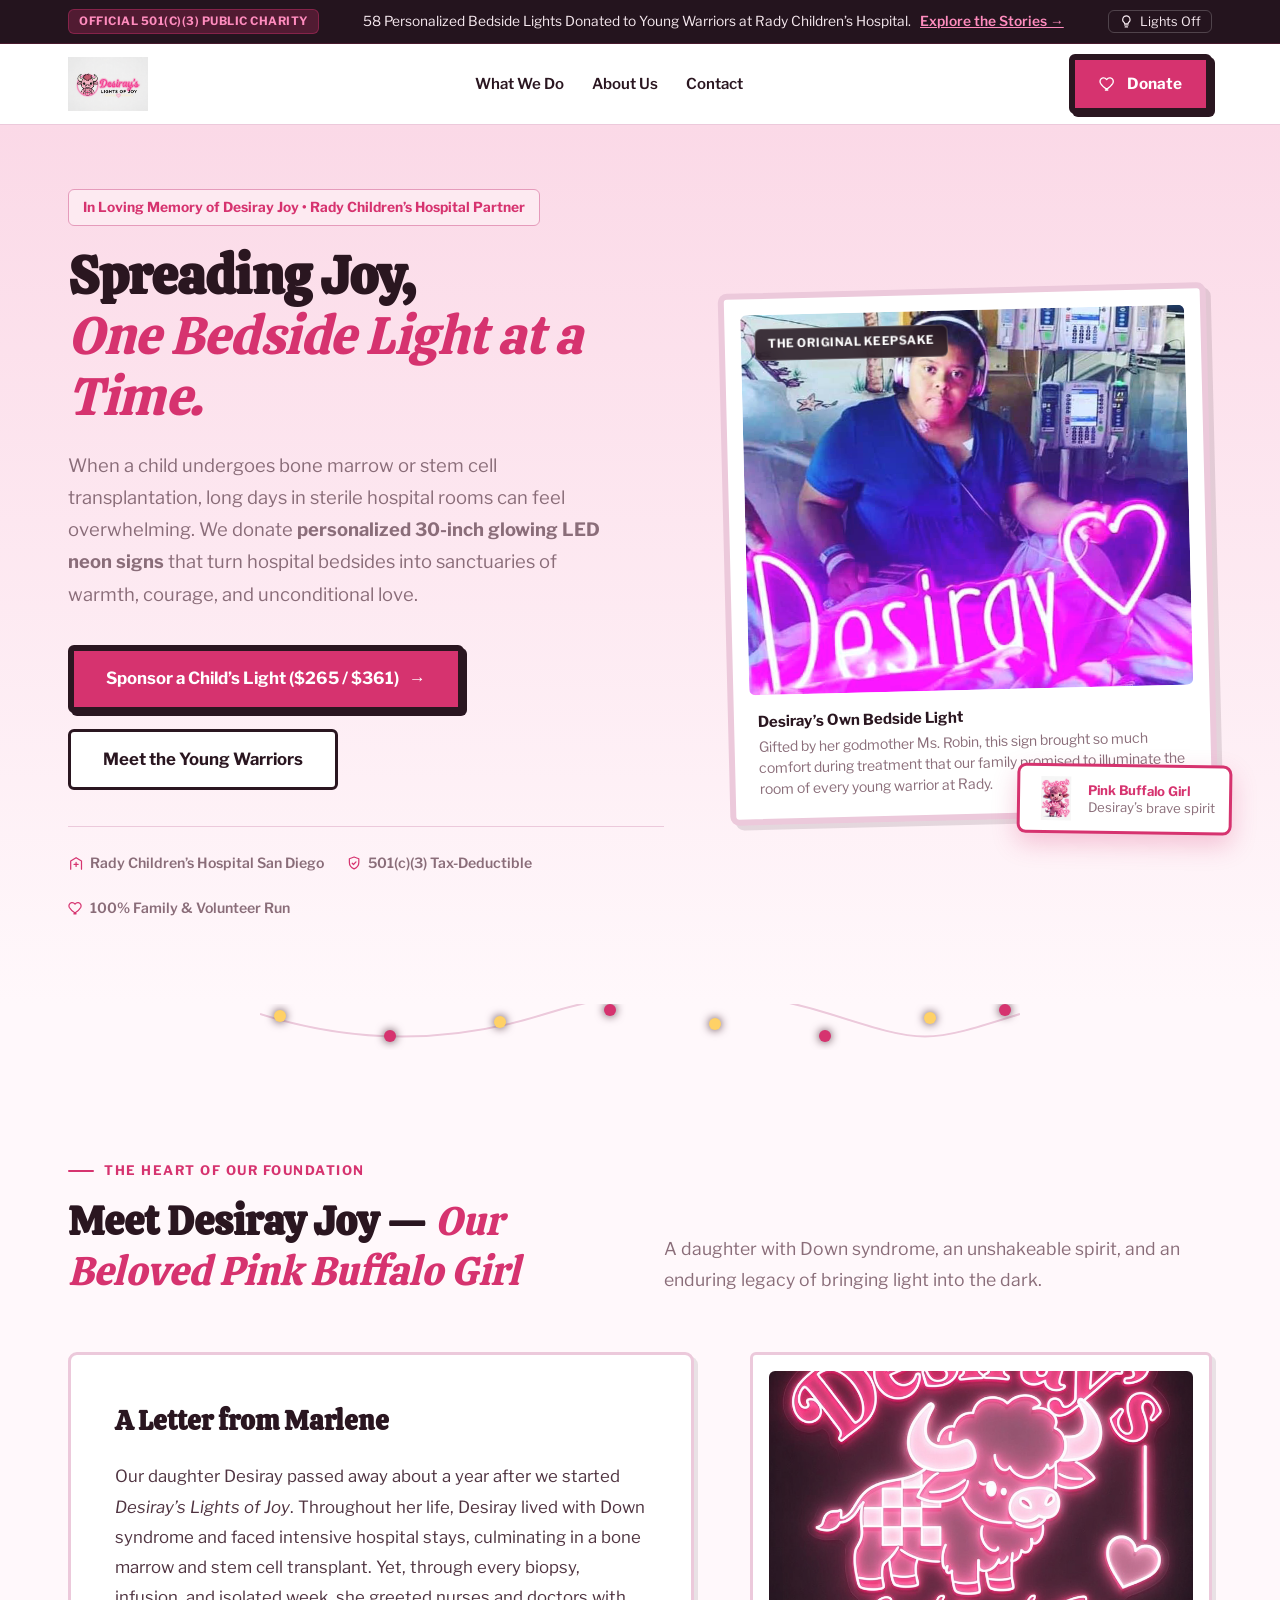
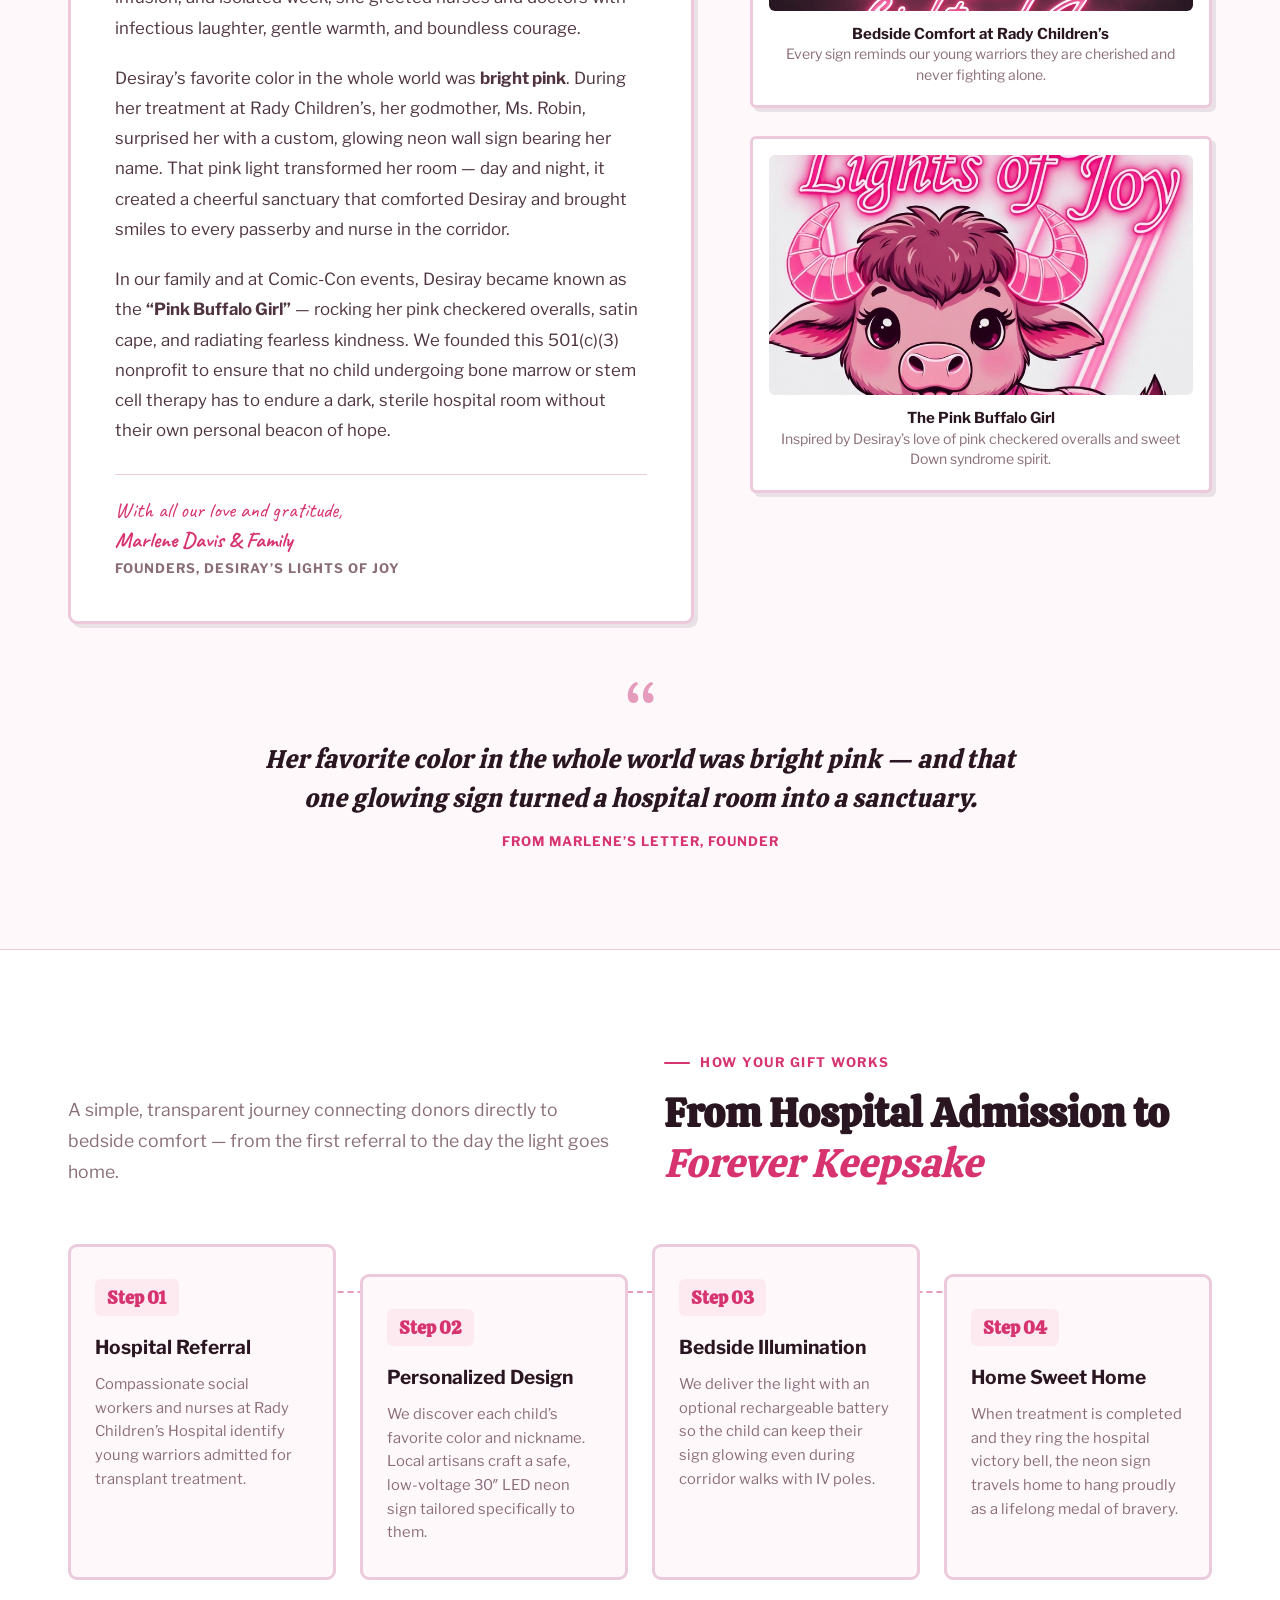
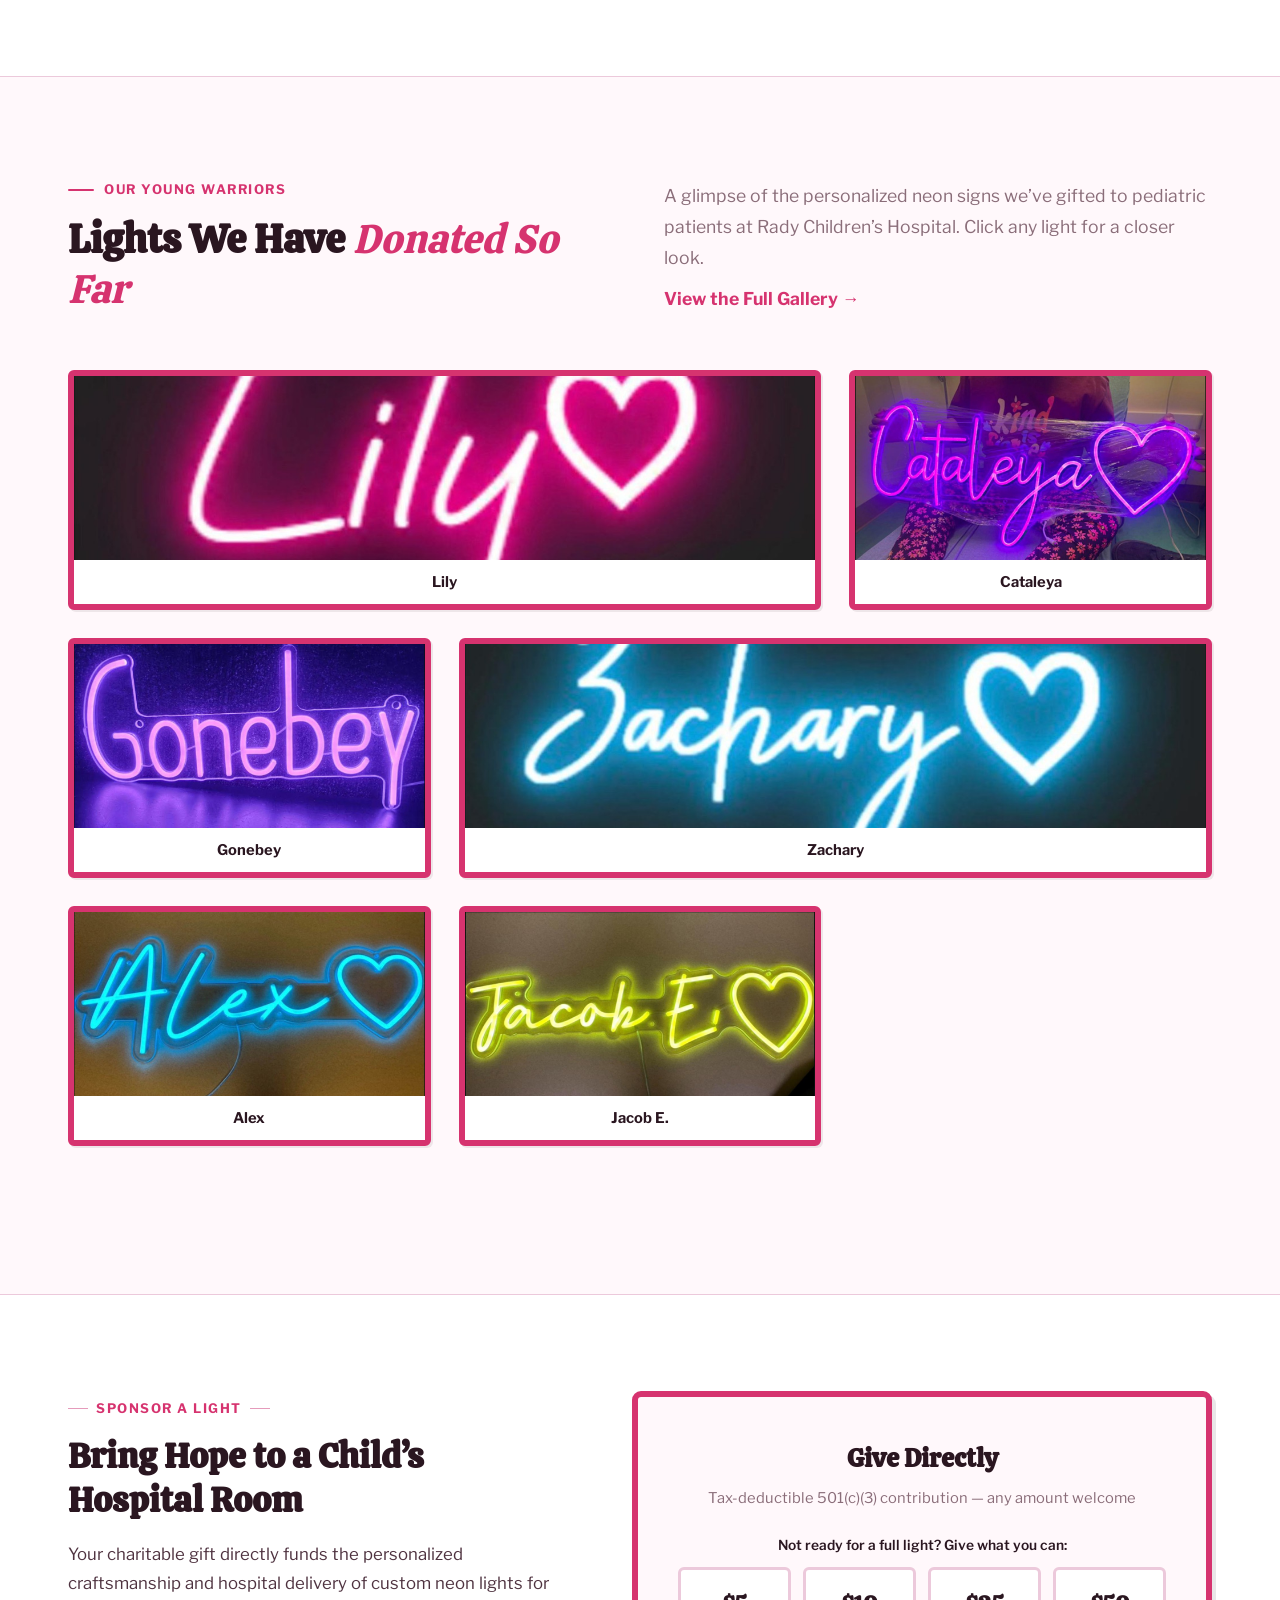
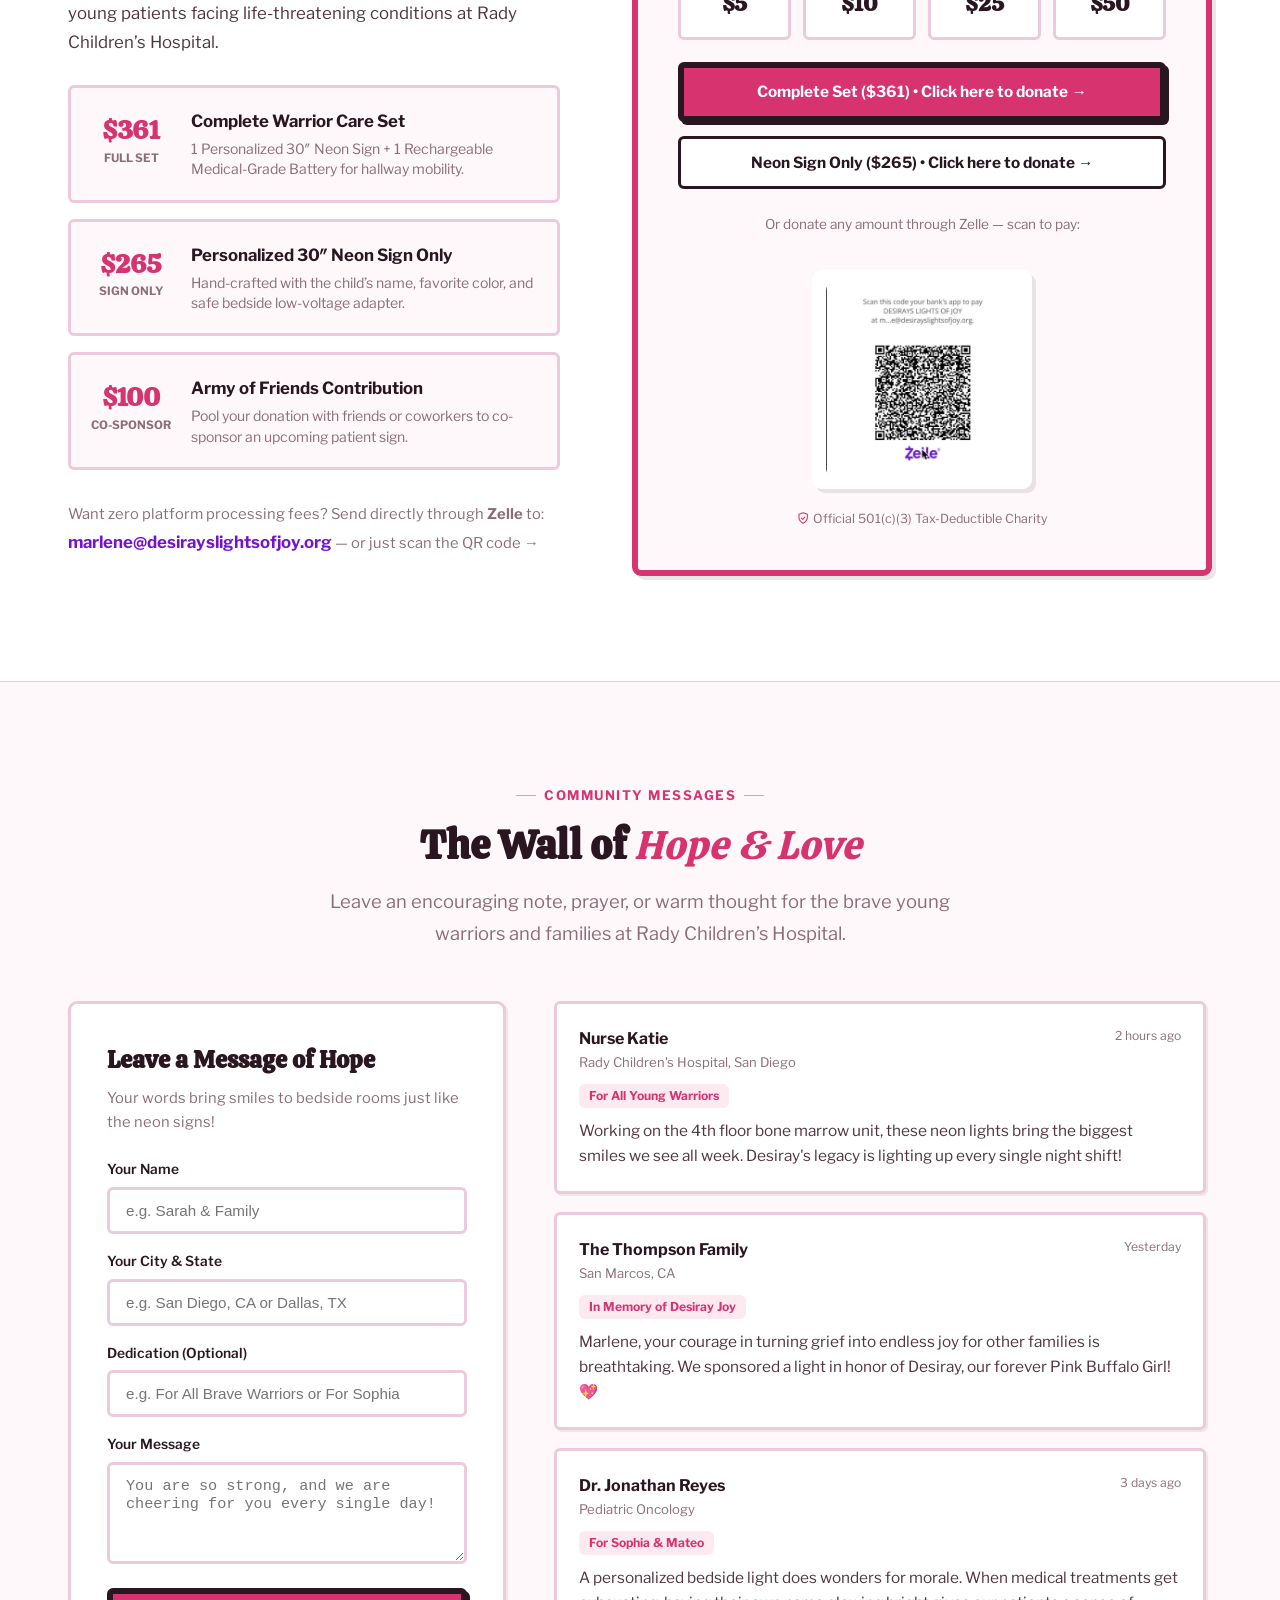
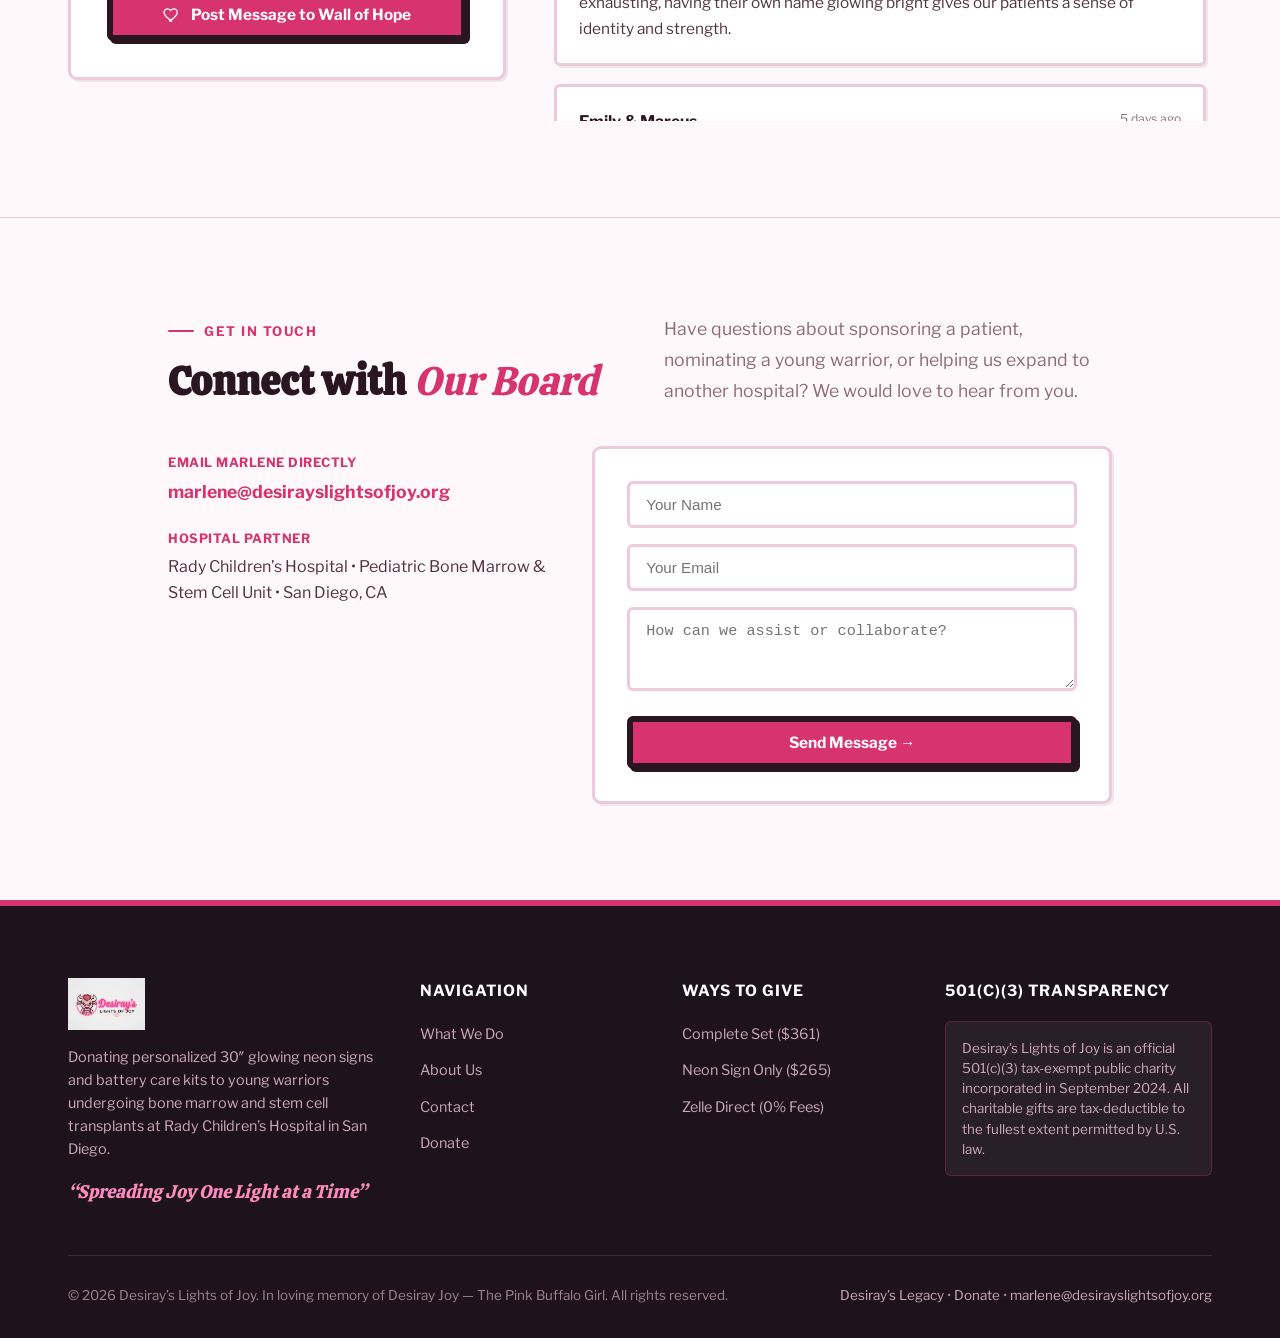
==== html/index.html @ 67582fb9 "feat: add per-child pages and data for donated neon lights" ====
<!DOCTYPE html>
<html lang="en">
<head>
  <meta charset="UTF-8">
  <meta name="viewport" content="width=device-width, initial-scale=1.0">
  <title>Desiray's Lights of Joy | Spreading Joy One Light at a Time</title>
  <meta name="description" content="A 501(c)(3) nonprofit donating personalized 30-inch glowing neon signs and battery care kits to brave young warriors undergoing bone marrow and stem cell transplants at Rady Children's Hospital in San Diego.">
  <link rel="stylesheet" href="style.css">
</head>
<body data-theme="light">

  <!-- TOP ANNOUNCEMENT BAR -->
  <aside class="announcement-bar">
    <div class="container announcement-inner">
      <span class="announcement-tag">Official 501(c)(3) Public Charity</span>
      <span class="announcement-text">
        58 Personalized Bedside Lights Donated to Young Warriors at Rady Children&rsquo;s Hospital.
        <a href="#gallery" class="announcement-link">Explore the Stories &rarr;</a>
      </span>
      <div class="theme-toggle-wrap">
        <button id="nightModeToggle" class="theme-toggle-btn" aria-label="Toggle Lights Off Mode" title="Switch between soft pink and lights-off dark mode">
          <svg class="icon-inline" viewBox="0 0 24 24" aria-hidden="true"><path d="M9 18h6M10 21h4M12 3a6 6 0 0 0-3.6 10.8c.4.3.6.8.6 1.3V16h6v-.9c0-.5.2-1 .6-1.3A6 6 0 0 0 12 3Z"/></svg>
          <span>Lights Off</span>
        </button>
      </div>
    </div>
  </aside>

  <!-- NAVIGATION HEADER -->
  <header class="site-header" id="header">
    <div class="container nav-container">
      <a href="#hero" class="brand-logo" aria-label="Desiray's Lights of Joy Home">
        <img src="assets/images/logo-badge.png" alt="Desiray's Lights of Joy - The Pink Buffalo Girl" class="logo-img">
      </a>

      <nav class="main-nav" id="mainNav" aria-label="Main Navigation">
        <ul class="nav-list">
          <li><a href="/what_we_do" class="nav-link">What We Do</a></li>
          <li><a href="/about" class="nav-link">About Us</a></li>
          <li><a href="/contact" class="nav-link">Contact</a></li>
        </ul>
      </nav>

      <div class="header-actions">
        <a href="/donate" class="btn btn-donate btn-neon-glow" id="headerDonateBtn">
          <svg class="icon-inline" viewBox="0 0 24 24" aria-hidden="true"><path d="M12 20.5s-7.5-4.6-10-9.3C.6 8 2 4.5 5.4 4c2-.3 3.8.6 5 2.2C11.6 4.6 13.4 3.7 15.4 4c3.4.5 4.8 4 3.4 7.2-2.5 4.7-10 9.3-10 9.3Z"/></svg>
          <span>Donate</span>
        </a>
        <button class="mobile-menu-toggle" id="menuToggle" aria-label="Toggle Navigation Menu" aria-expanded="false">
          <span class="bar"></span>
          <span class="bar"></span>
          <span class="bar"></span>
        </button>
      </div>
    </div>
  </header>

  <main>
    <!-- HERO SECTION -->
    <section class="hero-section" id="hero">
      <div class="container hero-grid">
        <div class="hero-content">
          <div class="hero-eyebrow">
            <span>In Loving Memory of Desiray Joy &bull; Rady Children&rsquo;s Hospital Partner</span>
          </div>
          <h1 class="hero-title">
            Spreading Joy, <br>
            <em>One Bedside Light at a Time.</em>
          </h1>
          <p class="hero-description">
            When a child undergoes bone marrow or stem cell transplantation, long days in sterile hospital rooms can feel overwhelming. We donate <strong>personalized 30-inch glowing LED neon signs</strong> that turn hospital bedsides into sanctuaries of warmth, courage, and unconditional love.
          </p>
          <div class="hero-actions">
            <a href="/donate" class="btn btn-primary btn-large btn-donate">
              <span>Sponsor a Child&rsquo;s Light ($265 / $361)</span>
              <span>&rarr;</span>
            </a>
            <a href="#gallery" class="btn btn-secondary btn-large">
              <span>Meet the Young Warriors</span>
            </a>
          </div>

          <div class="hero-trust-bar">
            <div class="trust-item">
              <svg class="icon-inline" viewBox="0 0 24 24" aria-hidden="true"><path d="M4 21V9l8-5 8 5v12"/><path d="M12 11v6M9 14h6"/></svg>
              <span>Rady Children&rsquo;s Hospital San Diego</span>
            </div>
            <div class="trust-item">
              <svg class="icon-inline" viewBox="0 0 24 24" aria-hidden="true"><path d="M12 3 5 5.5V11c0 4.5 3 7.7 7 9.5 4-1.8 7-5 7-9.5V5.5L12 3Z"/><path d="M9.2 12.2l1.9 1.9 3.7-3.9"/></svg>
              <span>501(c)(3) Tax-Deductible</span>
            </div>
            <div class="trust-item">
              <svg class="icon-inline" viewBox="0 0 24 24" aria-hidden="true"><path d="M12 20.5s-7.5-4.6-10-9.3C.6 8 2 4.5 5.4 4c2-.3 3.8.6 5 2.2C11.6 4.6 13.4 3.7 15.4 4c3.4.5 4.8 4 3.4 7.2-2.5 4.7-10 9.3-10 9.3Z"/></svg>
              <span>100% Family &amp; Volunteer Run</span>
            </div>
          </div>
        </div>

        <!-- AUTHENTIC PHOTOGRAPHY FRAME -->
        <div class="hero-visual-frame">
          <div class="hero-photo-card tilt-left">
            <div class="hero-photo-wrapper">
              <img src="assets/images/desiray-hospital-bedside.png" alt="Desiray at Rady Children's Hospital with her personalized neon sign and heart light" class="hero-real-img">
              <span class="hero-photo-badge">The Original Keepsake</span>
            </div>
            <div class="hero-photo-caption">
              <strong>Desiray&rsquo;s Own Bedside Light</strong>
              Gifted by her godmother Ms. Robin, this sign brought so much comfort during treatment that our family promised to illuminate the room of every young warrior at Rady.
            </div>

            <!-- Soft illustrated mascot sticker -->
            <div class="hero-mascot-sticker tilt-right">
              <img src="assets/images/buffalo-girl-plush.png" alt="The Pink Buffalo Girl" class="sticker-thumb">
              <div class="sticker-text">
                <strong>Pink Buffalo Girl</strong>
                <span>Desiray&rsquo;s brave spirit</span>
              </div>
            </div>
          </div>
        </div>
      </div>
    </section>

    <!-- STRING-OF-LIGHTS DIVIDER -->
    <div class="lights-divider" aria-hidden="true">
      <svg viewBox="0 0 760 46" preserveAspectRatio="xMidYMid meet">
        <path d="M0 10 C 95 40, 190 40, 285 10 S 475 -20, 570 10 S 665 40, 760 10" fill="none" style="stroke: var(--border-subtle);" stroke-width="2"/>
        <circle class="bulb" cx="20" cy="12" r="6" fill="#ffd166"/>
        <circle class="bulb" cx="130" cy="32" r="6" fill="#d6336f"/>
        <circle class="bulb" cx="240" cy="18" r="6" fill="#ffd166"/>
        <circle class="bulb" cx="350" cy="6" r="6" fill="#d6336f"/>
        <circle class="bulb" cx="455" cy="20" r="6" fill="#ffd166"/>
        <circle class="bulb" cx="565" cy="32" r="6" fill="#d6336f"/>
        <circle class="bulb" cx="670" cy="14" r="6" fill="#ffd166"/>
        <circle class="bulb" cx="745" cy="6" r="6" fill="#d6336f"/>
      </svg>
    </div>

    <!-- ABOUT US / DESIRAY'S STORY SECTION -->
    <section class="story-section" id="about-us">
      <span id="story"></span>
      <div class="container">
        <div class="split-header">
          <div>
            <span class="kicker">The Heart of Our Foundation</span>
            <h2 class="section-heading">Meet Desiray Joy &mdash; <em>Our Beloved Pink Buffalo Girl</em></h2>
          </div>
          <p class="split-header-lead">
            A daughter with Down syndrome, an unshakeable spirit, and an enduring legacy of bringing light into the dark.
          </p>
        </div>

        <div class="story-container-grid">
          <div class="letter-card">
            <h3>A Letter from Marlene</h3>
            <p>
              Our daughter Desiray passed away about a year after we started <em>Desiray&rsquo;s Lights of Joy</em>. Throughout her life, Desiray lived with Down syndrome and faced intensive hospital stays, culminating in a bone marrow and stem cell transplant. Yet, through every biopsy, infusion, and isolated week, she greeted nurses and doctors with infectious laughter, gentle warmth, and boundless courage.
            </p>
            <p>
              Desiray&rsquo;s favorite color in the whole world was <strong>bright pink</strong>. During her treatment at Rady Children&rsquo;s, her godmother, Ms. Robin, surprised her with a custom, glowing neon wall sign bearing her name. That pink light transformed her room &mdash; day and night, it created a cheerful sanctuary that comforted Desiray and brought smiles to every passerby and nurse in the corridor.
            </p>
            <p>
              In our family and at Comic-Con events, Desiray became known as the <strong>&ldquo;Pink Buffalo Girl&rdquo;</strong> &mdash; rocking her pink checkered overalls, satin cape, and radiating fearless kindness. We founded this 501(c)(3) nonprofit to ensure that no child undergoing bone marrow or stem cell therapy has to endure a dark, sterile hospital room without their own personal beacon of hope.
            </p>
            <div class="letter-sign-off">
              With all our love and gratitude, <br>
              <strong>Marlene Davis &amp; Family</strong>
              <span>Founders, Desiray&rsquo;s Lights of Joy</span>
            </div>
          </div>

          <div class="story-sidebar-photos">
            <div class="photo-polaroid">
              <img src="assets/images/neon-sign-dark.png" alt="Glowing neon sign of Pink Buffalo Girl">
              <div class="polaroid-caption">
                <strong>Bedside Comfort at Rady Children&rsquo;s</strong>
                Every sign reminds our young warriors they are cherished and never fighting alone.
              </div>
            </div>

            <div class="photo-polaroid">
              <img src="assets/images/buffalo-girl-cartoon.png" alt="The Pink Buffalo Girl Character">
              <div class="polaroid-caption">
                <strong>The Pink Buffalo Girl</strong>
                Inspired by Desiray&rsquo;s love of pink checkered overalls and sweet Down syndrome spirit.
              </div>
            </div>
          </div>
        </div>

        <blockquote class="pull-quote">
          <span class="quote-mark" aria-hidden="true">&ldquo;</span>
          <p>Her favorite color in the whole world was bright pink &mdash; and that one glowing sign turned a hospital room into a sanctuary.</p>
          <cite>From Marlene&rsquo;s Letter, Founder</cite>
        </blockquote>
      </div>
    </section>

    <!-- WHAT WE DO SECTION -->
    <section class="how-it-works-section" id="what-we-do">
      <span id="how-it-works"></span>
      <div class="container">
        <div class="split-header">
          <p class="split-header-lead">A simple, transparent journey connecting donors directly to bedside comfort &mdash; from the first referral to the day the light goes home.</p>
          <div>
            <span class="kicker">How Your Gift Works</span>
            <h2 class="section-heading">From Hospital Admission to <em>Forever Keepsake</em></h2>
          </div>
        </div>

        <div class="steps-flow">
          <div class="steps-timeline-grid">
            <div class="step-box">
              <span class="step-count">Step 01</span>
              <h4>Hospital Referral</h4>
              <p>Compassionate social workers and nurses at Rady Children&rsquo;s Hospital identify young warriors admitted for transplant treatment.</p>
            </div>

            <div class="step-box">
              <span class="step-count">Step 02</span>
              <h4>Personalized Design</h4>
              <p>We discover each child&rsquo;s favorite color and nickname. Local artisans craft a safe, low-voltage 30&Prime; LED neon sign tailored specifically to them.</p>
            </div>

            <div class="step-box">
              <span class="step-count">Step 03</span>
              <h4>Bedside Illumination</h4>
              <p>We deliver the light with an optional rechargeable battery so the child can keep their sign glowing even during corridor walks with IV poles.</p>
            </div>

            <div class="step-box">
              <span class="step-count">Step 04</span>
              <h4>Home Sweet Home</h4>
              <p>When treatment is completed and they ring the hospital victory bell, the neon sign travels home to hang proudly as a lifelong medal of bravery.</p>
            </div>
          </div>
        </div>
      </div>
    </section>

    <!-- LIGHTS WE HAVE DONATED SO FAR (preview — full gallery on what_we_do.html) -->
    <section class="gallery-section" id="gallery">
      <div class="container">
        <div class="split-header">
          <div>
            <span class="kicker">Our Young Warriors</span>
            <h2 class="section-heading">Lights We Have <em>Donated So Far</em></h2>
          </div>
          <p class="split-header-lead">
            A glimpse of the personalized neon signs we&rsquo;ve gifted to pediatric patients at Rady Children&rsquo;s Hospital. Click any light for a closer look.
            <br><a href="/what_we_do" class="text-link-arrow">View the Full Gallery &rarr;</a>
          </p>
        </div>

        <div class="lights-card-grid bento">
          <a class="real-light-card featured" href="/light/lily">
            <img src="assets/images/what-we-do/lily.jpg" alt="Lily's personalized neon sign" loading="lazy">
            <div class="real-light-name">Lily</div>
          </a>
          <a class="real-light-card" href="/light/cataleya">
            <img src="assets/images/what-we-do/cataleya.jpg" alt="Cataleya's personalized neon sign" loading="lazy">
            <div class="real-light-name">Cataleya</div>
          </a>
          <a class="real-light-card" href="/light/gonebey">
            <img src="assets/images/what-we-do/gonebey.jpg" alt="Gonebey's personalized neon sign" loading="lazy">
            <div class="real-light-name">Gonebey</div>
          </a>
          <a class="real-light-card featured" href="/light/zachary">
            <img src="assets/images/what-we-do/zachary.jpg" alt="Zachary's personalized neon sign" loading="lazy">
            <div class="real-light-name">Zachary</div>
          </a>
          <a class="real-light-card" href="/light/alex">
            <img src="assets/images/what-we-do/alex.jpg" alt="Alex's personalized neon sign" loading="lazy">
            <div class="real-light-name">Alex</div>
          </a>
          <a class="real-light-card" href="/light/jacob-e">
            <img src="assets/images/what-we-do/jacob.jpg" alt="Jacob's personalized neon sign" loading="lazy">
            <div class="real-light-name">Jacob E.</div>
          </a>
        </div>
      </div>
    </section>

    <!-- DONATION FEATURE SECTION (Direct & Honest) -->
    <section class="donation-feature-section" id="donate">
      <div class="container">
        <div class="donation-grid-layout">
          <div class="donation-story-col">
            <span class="eyebrow">Sponsor a Light</span>
            <h3>Bring Hope to a Child&rsquo;s Hospital Room</h3>
            <p>
              Your charitable gift directly funds the personalized craftsmanship and hospital delivery of custom neon lights for young patients facing life-threatening conditions at Rady Children&rsquo;s Hospital.
            </p>

            <div class="official-tier-cards">
              <div class="tier-card-item">
                <div class="tier-price-box">
                  <strong>$361</strong>
                  <span>Full Set</span>
                </div>
                <div class="tier-info-box">
                  <h5>Complete Warrior Care Set</h5>
                  <p>1 Personalized 30&Prime; Neon Sign + 1 Rechargeable Medical-Grade Battery for hallway mobility.</p>
                </div>
              </div>

              <div class="tier-card-item">
                <div class="tier-price-box">
                  <strong>$265</strong>
                  <span>Sign Only</span>
                </div>
                <div class="tier-info-box">
                  <h5>Personalized 30&Prime; Neon Sign Only</h5>
                  <p>Hand-crafted with the child&rsquo;s name, favorite color, and safe bedside low-voltage adapter.</p>
                </div>
              </div>

              <div class="tier-card-item">
                <div class="tier-price-box">
                  <strong>$100</strong>
                  <span>Co-Sponsor</span>
                </div>
                <div class="tier-info-box">
                  <h5>Army of Friends Contribution</h5>
                  <p>Pool your donation with friends or coworkers to co-sponsor an upcoming patient sign.</p>
                </div>
              </div>
            </div>

            <p style="font-size: 0.92rem; color: var(--text-muted);">
              Want zero platform processing fees? Send directly through <strong>Zelle</strong> to: <br>
              <strong style="color: #7414ca; font-size: 1.05rem;">marlene@desirayslightsofjoy.org</strong>
              &mdash; or just scan the QR code &rarr;
            </p>
          </div>

          <!-- Real Giving Box: PayPal buttons + Zelle QR (matches donate.html) -->
          <div class="donation-interactive-box">
            <h4 class="form-box-title">Give Directly</h4>
            <p class="form-box-sub">Tax-deductible 501(c)(3) contribution &mdash; any amount welcome</p>

            <p class="input-label" style="text-align: center; margin-bottom: 10px;">Not ready for a full light? Give what you can:</p>
            <div class="amount-select-grid" style="grid-template-columns: repeat(4, 1fr); margin-bottom: 22px;">
              <a href="#homeZelleQr" class="amount-tile" data-amount="5"><strong>$5</strong></a>
              <a href="#homeZelleQr" class="amount-tile" data-amount="10"><strong>$10</strong></a>
              <a href="#homeZelleQr" class="amount-tile" data-amount="25"><strong>$25</strong></a>
              <a href="#homeZelleQr" class="amount-tile" data-amount="50"><strong>$50</strong></a>
            </div>

            <div style="display: flex; flex-direction: column; gap: 14px; margin-bottom: 24px;">
              <a href="https://www.paypal.com/ncp/payment/ACYPDUG7N4VPY" target="_blank" rel="noopener" class="btn btn-primary btn-neon-glow pkg-btn" style="width: 100%;">
                Complete Set ($361) &bull; Click here to donate &rarr;
              </a>
              <a href="https://www.paypal.com/ncp/payment/S37DXK58DRXBE" target="_blank" rel="noopener" class="btn btn-secondary pkg-btn" style="width: 100%;">
                Neon Sign Only ($265) &bull; Click here to donate &rarr;
              </a>
            </div>

            <p style="text-align: center; font-size: 0.85rem; color: var(--text-muted); margin-bottom: 6px;" id="homeZelleQr">
              Or donate any amount through Zelle &mdash; scan to pay:
            </p>
            <p id="selectedAmountNote" style="text-align: center; font-size: 0.88rem; color: var(--rose-primary); font-weight: 700; min-height: 1.3em; margin-bottom: 10px;"></p>

            <div style="max-width: 220px; margin: 0 auto 20px; background: #fff; border-radius: 9px; padding: 14px; box-shadow: var(--shadow-card);">
              <img src="assets/images/zelle-qrcode.png" alt="Scan this Zelle QR code to pay Desiray's Lights of Joy" style="width: 100%; height: auto; display: block; border-radius: 6px;">
            </div>

            <div class="security-trust-note">
              <svg class="icon-inline" viewBox="0 0 24 24" aria-hidden="true"><path d="M12 3 5 5.5V11c0 4.5 3 7.7 7 9.5 4-1.8 7-5 7-9.5V5.5L12 3Z"/><path d="M9.2 12.2l1.9 1.9 3.7-3.9"/></svg>
              Official 501(c)(3) Tax-Deductible Charity
            </div>
          </div>
        </div>
      </div>
    </section>

    <!-- WALL OF HOPE / GUESTBOOK -->
    <section class="wall-section" id="wall-of-hope">
      <div class="container">
        <div style="text-align: center;">
          <span class="eyebrow">Community Messages</span>
          <h2 class="section-heading">The Wall of <em>Hope &amp; Love</em></h2>
          <p class="section-lead">
            Leave an encouraging note, prayer, or warm thought for the brave young warriors and families at Rady Children&rsquo;s Hospital.
          </p>
        </div>

        <div class="wall-layout">
          <div class="guestbook-form-card">
            <h3>Leave a Message of Hope</h3>
            <p>Your words bring smiles to bedside rooms just like the neon signs!</p>

            <form id="messageForm">
              <div class="field-group">
                <label for="msgSender" class="input-label">Your Name</label>
                <input type="text" id="msgSender" class="field-control" placeholder="e.g. Sarah &amp; Family" required>
              </div>

              <div class="field-group">
                <label for="msgLocation" class="input-label">Your City &amp; State</label>
                <input type="text" id="msgLocation" class="field-control" placeholder="e.g. San Diego, CA or Dallas, TX">
              </div>

              <div class="field-group">
                <label for="msgChildDedication" class="input-label">Dedication (Optional)</label>
                <input type="text" id="msgChildDedication" class="field-control" placeholder="e.g. For All Brave Warriors or For Sophia">
              </div>

              <div class="field-group">
                <label for="msgText" class="input-label">Your Message</label>
                <textarea id="msgText" class="field-control" rows="4" placeholder="You are so strong, and we are cheering for you every single day!" required></textarea>
              </div>

              <button type="submit" class="btn btn-primary btn-neon-glow" style="width: 100%;">
                <svg class="icon-inline" viewBox="0 0 24 24" aria-hidden="true"><path d="M12 20.5s-7.5-4.6-10-9.3C.6 8 2 4.5 5.4 4c2-.3 3.8.6 5 2.2C11.6 4.6 13.4 3.7 15.4 4c3.4.5 4.8 4 3.4 7.2-2.5 4.7-10 9.3-10 9.3Z"/></svg>
                <span>Post Message to Wall of Hope</span>
              </button>
            </form>
          </div>

          <div class="wall-notes-stream" id="messagesList">
            <!-- Messages rendered via script.js -->
          </div>
        </div>
      </div>
    </section>

    <!-- CONTACT SECTION -->
    <section class="story-section" id="contact" style="border-top: 1px solid var(--border-subtle);">
      <div class="container" style="max-width: 1000px;">
        <div class="split-header" style="margin-bottom: 40px;">
          <div>
            <span class="kicker">Get In Touch</span>
            <h2 class="section-heading">Connect with <em>Our Board</em></h2>
          </div>
          <p class="split-header-lead">
            Have questions about sponsoring a patient, nominating a young warrior, or helping us expand to another hospital? We would love to hear from you.
          </p>
        </div>

        <div class="contact-split-grid">
          <div class="contact-info-col">
            <div class="contact-info-item">
              <span class="contact-info-label">Email Marlene Directly</span>
              <p class="contact-info-value">
                <a href="mailto:marlene@desirayslightsofjoy.org">marlene@desirayslightsofjoy.org</a>
              </p>
            </div>

            <div class="contact-info-item">
              <span class="contact-info-label">Hospital Partner</span>
              <p style="font-size: 1rem; color: var(--text-body); margin: 4px 0 0;">
                Rady Children&rsquo;s Hospital &bull; Pediatric Bone Marrow &amp; Stem Cell Unit &bull; San Diego, CA
              </p>
            </div>
          </div>

          <div class="contact-form-card">
            <form id="contactForm">
              <div class="field-group">
                <input type="text" id="cName" class="field-control" placeholder="Your Name" required>
              </div>
              <div class="field-group">
                <input type="email" id="cEmail" class="field-control" placeholder="Your Email" required>
              </div>
              <div class="field-group">
                <textarea id="cMessage" class="field-control" rows="3" placeholder="How can we assist or collaborate?" required></textarea>
              </div>
              <button type="submit" class="btn btn-primary btn-neon-glow" style="width: 100%;">
                Send Message &rarr;
              </button>
            </form>
          </div>
        </div>
      </div>
    </section>
  </main>

  <!-- FOOTER -->
  <footer class="site-footer">
    <div class="container">
      <div class="footer-columns">
        <div>
          <img src="assets/images/logo-badge.png" alt="Desiray's Lights of Joy" class="footer-logo-img">
          <p class="footer-about-text">
            Donating personalized 30&Prime; glowing neon signs and battery care kits to young warriors undergoing bone marrow and stem cell transplants at Rady Children&rsquo;s Hospital in San Diego.
          </p>
          <div class="footer-quote">
            &ldquo;Spreading Joy One Light at a Time&rdquo;
          </div>
        </div>

        <div>
          <h4 class="footer-col-title">Navigation</h4>
          <ul class="footer-links-list">
            <li><a href="/what_we_do">What We Do</a></li>
            <li><a href="/about">About Us</a></li>
            <li><a href="/contact">Contact</a></li>
            <li><a href="/donate">Donate</a></li>
          </ul>
        </div>

        <div>
          <h4 class="footer-col-title">Ways to Give</h4>
          <ul class="footer-links-list">
            <li><a href="https://www.paypal.com/ncp/payment/ACYPDUG7N4VPY" target="_blank" rel="noopener">Complete Set ($361)</a></li>
            <li><a href="https://www.paypal.com/ncp/payment/S37DXK58DRXBE" target="_blank" rel="noopener">Neon Sign Only ($265)</a></li>
            <li><a href="/donate#donate-options">Zelle Direct (0% Fees)</a></li>
          </ul>
        </div>

        <div>
          <h4 class="footer-col-title">501(c)(3) Transparency</h4>
          <div class="footer-tax-box">
            Desiray&rsquo;s Lights of Joy is an official 501(c)(3) tax-exempt public charity incorporated in September 2024. All charitable gifts are tax-deductible to the fullest extent permitted by U.S. law.
          </div>
        </div>
      </div>

      <div class="footer-bottom-row">
        <p>&copy; 2026 Desiray&rsquo;s Lights of Joy. In loving memory of Desiray Joy &mdash; The Pink Buffalo Girl. All rights reserved.</p>
        <div>
          <a href="#story">Desiray&rsquo;s Legacy</a> &bull;
          <a href="/donate">Donate</a> &bull;
          <a href="mailto:marlene@desirayslightsofjoy.org">marlene@desirayslightsofjoy.org</a>
        </div>
      </div>
    </div>
  </footer>

  <script src="script.js"></script>
</body>
</html>
---- html/style.css ----
/* ==========================================================================
   DESIRAY'S LIGHTS OF JOY (DLOJ)
   Hand-built nonprofit stylesheet. Soft pink by day, "Lights Off" by night.
   Plain CSS, no framework.
   ========================================================================== */

@import url('https://fonts.googleapis.com/css2?family=Calistoga&family=Caveat:wght@500;600;700&family=Libre+Franklin:wght@400;500;600;700;800&display=swap');

:root {
  /* Soft Pink Daytime Palette (default) */
  --rose-primary: #d6336f;
  --rose-hover: #b3215a;
  --rose-soft: #fdeaf1;
  --rose-tint: #fbd9e7;
  --rose-border: #e59bbb;
  --rose-glow: rgba(214, 51, 111, 0.35);
  --rose-glow-subtle: rgba(214, 51, 111, 0.16);

  --bg-page: #fff8fb;
  --bg-surface: #ffffff;
  --bg-card: #fff2f7;
  --bg-warm-tint: #fde3ee;
  --bg-dark-accent: #2a1620;

  /* Typography Colors */
  --text-headline: #2a1620;
  --text-body: #4f3340;
  --text-muted: #8a6d79;
  --text-white: #ffffff;
  --border-subtle: #ecc9db;
  --border-strong: #2a1620;
  --border-warm: #d6336f;

  /* Ink-and-paper shadows, not soft SaaS blur */
  --shadow-sm: 2px 2px 0 rgba(42, 22, 32, 0.08);
  --shadow-card: 4px 4px 0 rgba(42, 22, 32, 0.1);
  --shadow-hover: 6px 6px 0 rgba(214, 51, 111, 0.35);
  --shadow-photo: 5px 5px 0 rgba(42, 22, 32, 0.12);

  /* LED Tube Glow */
  --neon-tube-glow: 0 0 10px rgba(255, 64, 150, 0.75), 0 0 22px rgba(214, 51, 111, 0.45), 0 0 38px rgba(214, 51, 111, 0.22);
  --neon-button-glow: 0 0 14px rgba(255, 64, 150, 0.55), 0 0 28px rgba(214, 51, 111, 0.3);

  /* Typography: editorial display serif + a sturdy grotesk + a scrawled accent */
  --font-serif: "Calistoga", "Iowan Old Style", Georgia, "Times New Roman", serif;
  --font-sans: "Libre Franklin", -apple-system, BlinkMacSystemFont, "Segoe UI", Roboto, Arial, sans-serif;
  --font-handwriting: "Caveat", "Segoe Print", "Bradley Hand", cursive, sans-serif;

  /* Chunky border system — the site's signature, not a generic SaaS hairline */
  --border-w: 3px;
  --border-w-lg: 6px;
  --radius-sm: 6px;
  --radius-md: 9px;

  /* Transitions */
  --trans-smooth: 0.3s cubic-bezier(0.25, 0.8, 0.25, 1);
  --trans-fast: 0.18s ease;
}

/* "Lights Off" Mode — the room goes dark, the neon keeps glowing */
[data-theme="dark"] {
  --rose-primary: #ff4fa0;
  --rose-hover: #ff77b6;
  --rose-soft: #2a1b24;
  --rose-tint: #351f2c;
  --rose-border: #6b3350;
  --rose-glow: rgba(255, 79, 160, 0.4);
  --rose-glow-subtle: rgba(255, 79, 160, 0.2);

  --bg-page: #140d16;
  --bg-surface: #1e1320;
  --bg-card: #221625;
  --bg-warm-tint: #2a1b2e;
  --bg-dark-accent: #060307;

  --text-headline: #fff3f8;
  --text-body: #dfcfd8;
  --text-muted: #b59ea9;
  --border-subtle: rgba(255, 255, 255, 0.14);
  --border-strong: #ffffff;
  --border-warm: #ff4fa0;

  --shadow-sm: 2px 2px 0 rgba(0, 0, 0, 0.35);
  --shadow-card: 4px 4px 0 rgba(0, 0, 0, 0.4);
  --shadow-hover: 0 0 18px rgba(255, 79, 160, 0.55), 6px 6px 0 rgba(0, 0, 0, 0.4);
  --shadow-photo: 5px 5px 0 rgba(0, 0, 0, 0.4);
}

/* Reset & Base Setup */
*, *::before, *::after {
  box-sizing: border-box;
  margin: 0;
  padding: 0;
}

html {
  scroll-behavior: smooth;
  font-size: 16px;
}

body {
  font-family: var(--font-sans);
  background-color: var(--bg-page);
  color: var(--text-body);
  line-height: 1.65;
  overflow-x: hidden;
  -webkit-font-smoothing: antialiased;
  transition: background-color var(--trans-smooth), color var(--trans-smooth);
}

img {
  max-width: 100%;
  height: auto;
  display: block;
}

a {
  color: var(--rose-primary);
  text-decoration: none;
  transition: color var(--trans-fast);
}

a:hover {
  color: var(--rose-hover);
}

button {
  font-family: inherit;
  cursor: pointer;
  border: none;
  background: none;
}

.container {
  width: 100%;
  max-width: 1200px;
  margin: 0 auto;
  padding: 0 28px;
}

/* Shared Editorial Headers */
.eyebrow {
  display: inline-flex;
  align-items: center;
  gap: 8px;
  font-size: 0.82rem;
  font-weight: 700;
  text-transform: uppercase;
  letter-spacing: 1.5px;
  color: var(--rose-primary);
  margin-bottom: 14px;
}

.eyebrow::before,
.eyebrow::after {
  content: "";
  display: inline-block;
  width: 20px;
  height: 1px;
  background-color: var(--rose-border);
}

.section-heading {
  font-family: var(--font-serif);
  font-size: 2.5rem;
  font-weight: 700;
  line-height: 1.25;
  color: var(--text-headline);
  margin-bottom: 16px;
  text-align: center;
}

.section-heading em {
  font-style: italic;
  font-weight: 400;
  color: var(--rose-primary);
}

.section-heading.text-left {
  text-align: left;
}

.section-lead {
  font-size: 1.15rem;
  color: var(--text-muted);
  max-width: 680px;
  margin: 0 auto 52px;
  text-align: center;
  line-height: 1.7;
}

/* ==========================================================================
   BUTTONS & HUMAN-FEEL NEON HOVER GLOW
   ========================================================================== */

.btn {
  display: inline-flex;
  align-items: center;
  justify-content: center;
  gap: 10px;
  font-weight: 700;
  padding: 11px 24px;
  border-radius: var(--radius-sm);
  border: var(--border-w) solid var(--border-strong);
  font-size: 0.96rem;
  transition: all var(--trans-smooth);
  text-decoration: none;
  cursor: pointer;
  position: relative;
}

.btn-large {
  padding: 14px 32px;
  font-size: 1.05rem;
}

.btn-primary {
  background-color: var(--rose-primary);
  color: #ffffff;
  box-shadow: 3px 3px 0 var(--border-strong);
}

.btn-primary:hover {
  background-color: var(--rose-hover);
  color: #ffffff;
  transform: translate(-1px, -1px);
  box-shadow: 4px 4px 0 var(--border-strong);
}

/* The User's Requirement: Donate button glows like a lit neon tube on hover */
.btn-donate,
.btn-neon-glow {
  background: var(--rose-primary);
  color: #ffffff;
  border: var(--border-w-lg) solid var(--border-strong);
  box-shadow: 3px 3px 0 var(--border-strong);
  position: relative;
  z-index: 1;
}

.btn-donate:hover,
.btn-neon-glow:hover {
  transform: translate(-1px, -1px);
  color: #ffffff;
  background-color: var(--rose-hover);
  box-shadow: 4px 4px 0 var(--border-strong), var(--neon-button-glow);
}

.btn-secondary {
  background-color: var(--bg-surface);
  color: var(--text-headline);
  border: var(--border-w) solid var(--border-strong);
}

.btn-secondary:hover {
  border-color: var(--rose-primary);
  color: var(--rose-primary);
  background-color: var(--rose-soft);
}

.btn-outline {
  background: transparent;
  color: var(--rose-primary);
  border: var(--border-w) solid var(--rose-primary);
}

.btn-outline:hover {
  background-color: var(--rose-soft);
  transform: translate(-1px, -1px);
}

/* ==========================================================================
   TOP ANNOUNCEMENT BAR (Clean, Trustworthy, Not Noisy)
   ========================================================================== */

.announcement-bar {
  background-color: #24141e;
  color: #f7eaf0;
  padding: 9px 0;
  font-size: 0.86rem;
  border-bottom: 1px solid rgba(214, 51, 111, 0.2);
}

.announcement-inner {
  display: flex;
  align-items: center;
  justify-content: space-between;
  flex-wrap: wrap;
  gap: 12px;
}

.announcement-tag {
  background-color: rgba(214, 51, 111, 0.25);
  color: #ff8cbe;
  border: 1px solid rgba(214, 51, 111, 0.4);
  padding: 2px 10px;
  border-radius: var(--radius-sm);
  font-size: 0.72rem;
  font-weight: 700;
  text-transform: uppercase;
  letter-spacing: 0.5px;
}

.announcement-text {
  flex-grow: 1;
  text-align: center;
}

.announcement-link {
  color: #ff8cbe;
  text-decoration: underline;
  font-weight: 600;
  margin-left: 6px;
}

.announcement-link:hover {
  color: #ffffff;
}

.theme-toggle-wrap {
  display: flex;
  align-items: center;
  gap: 8px;
}

.theme-toggle-btn {
  display: inline-flex;
  align-items: center;
  gap: 6px;
  color: #f7eaf0;
  font-size: 0.8rem;
  padding: 3px 10px;
  border-radius: var(--radius-sm);
  border: 1px solid rgba(255, 255, 255, 0.2);
  transition: all var(--trans-fast);
}

.theme-toggle-btn:hover {
  background-color: rgba(214, 51, 111, 0.3);
  border-color: var(--rose-primary);
}

/* ==========================================================================
   HEADER NAVIGATION (Clean, Professional, Logo First)
   ========================================================================== */

.site-header {
  position: sticky;
  top: 0;
  z-index: 1000;
  background-color: var(--bg-surface);
  border-bottom: 1px solid var(--border-subtle);
  transition: all var(--trans-smooth);
}

.nav-container {
  display: flex;
  align-items: center;
  justify-content: space-between;
  height: 80px;
}

.brand-logo {
  display: flex;
  align-items: center;
}

.brand-logo img {
  height: 54px;
  width: auto;
  object-fit: contain;
  transition: transform var(--trans-fast);
}

.brand-logo:hover img {
  transform: scale(1.02);
}

.nav-list {
  display: flex;
  align-items: center;
  gap: 28px;
  list-style: none;
}

.nav-link {
  font-size: 0.94rem;
  font-weight: 600;
  color: var(--text-headline);
  padding: 6px 0;
  position: relative;
  transition: color var(--trans-fast);
}

.nav-link::after {
  content: "";
  position: absolute;
  bottom: 0;
  left: 0;
  width: 0%;
  height: 2px;
  background-color: var(--rose-primary);
  transition: width var(--trans-fast);
  border-radius: 2px;
}

.nav-link:hover,
.nav-link.active {
  color: var(--rose-primary);
}

.nav-link:hover::after,
.nav-link.active::after {
  width: 100%;
}

.header-actions {
  display: flex;
  align-items: center;
  gap: 16px;
}

.mobile-menu-toggle {
  display: none;
  flex-direction: column;
  justify-content: space-around;
  width: 30px;
  height: 24px;
  background: transparent;
  cursor: pointer;
}

.mobile-menu-toggle .bar {
  width: 100%;
  height: 2.5px;
  background-color: var(--text-headline);
  border-radius: 2px;
  transition: all var(--trans-fast);
}

/* ==========================================================================
   HERO SECTION (Warm, Human, Family-Centered with Real Neon Sign)
   ========================================================================== */

.hero-section {
  padding: 64px 0 84px;
  background: linear-gradient(180deg, var(--rose-tint) 0%, var(--bg-page) 100%);
  position: relative;
}

[data-theme="dark"] .hero-section {
  background: linear-gradient(180deg, var(--bg-warm-tint) 0%, var(--bg-page) 100%);
}

.hero-grid {
  display: grid;
  grid-template-columns: 1.1fr 0.9fr;
  align-items: center;
  gap: 60px;
}

.hero-eyebrow {
  display: inline-flex;
  align-items: center;
  gap: 8px;
  font-size: 0.86rem;
  font-weight: 700;
  color: var(--rose-primary);
  background-color: var(--rose-soft);
  border: 1px solid var(--rose-border);
  padding: 6px 14px;
  border-radius: var(--radius-sm);
  margin-bottom: 20px;
}

.hero-title {
  font-family: var(--font-serif);
  font-size: 3.3rem;
  font-weight: 700;
  line-height: 1.15;
  color: var(--text-headline);
  margin-bottom: 22px;
  letter-spacing: -0.5px;
}

.hero-title em {
  font-style: italic;
  font-weight: 400;
  color: var(--rose-primary);
}

.hero-description {
  font-size: 1.15rem;
  color: var(--text-muted);
  line-height: 1.75;
  margin-bottom: 34px;
  max-width: 540px;
}

.hero-actions {
  display: flex;
  align-items: center;
  flex-wrap: wrap;
  gap: 16px;
  margin-bottom: 36px;
}

.hero-trust-bar {
  display: flex;
  align-items: center;
  flex-wrap: wrap;
  gap: 22px;
  padding-top: 24px;
  border-top: 1px solid var(--border-subtle);
  font-size: 0.88rem;
  font-weight: 600;
  color: var(--text-muted);
}

.trust-item {
  display: flex;
  align-items: center;
  gap: 6px;
}

/* Authentic Photo Frame for Real Neon Sign */
.hero-visual-frame {
  position: relative;
}

.hero-photo-card {
  background: var(--bg-surface);
  border: var(--border-w-lg) solid var(--border-subtle);
  border-radius: var(--radius-md);
  padding: 16px;
  box-shadow: var(--shadow-photo);
  position: relative;
}

.hero-photo-wrapper {
  position: relative;
  border-radius: var(--radius-sm);
  overflow: hidden;
  background: #24141e;
}

.hero-real-img {
  width: 100%;
  height: 380px;
  object-fit: cover;
  transition: transform var(--trans-smooth);
}

.hero-photo-card:hover .hero-real-img {
  transform: scale(1.02);
}

.hero-photo-badge {
  position: absolute;
  top: 14px;
  left: 14px;
  background: rgba(36, 20, 30, 0.85);
  backdrop-filter: blur(8px);
  color: #ffffff;
  padding: 5px 12px;
  border-radius: var(--radius-sm);
  font-size: 0.74rem;
  font-weight: 700;
  letter-spacing: 0.5px;
  text-transform: uppercase;
  border: 1px solid rgba(255, 255, 255, 0.2);
}

.hero-photo-caption {
  padding: 16px 8px 4px;
  font-size: 0.88rem;
  color: var(--text-muted);
  line-height: 1.5;
}

.hero-photo-caption strong {
  color: var(--text-headline);
  display: block;
  font-size: 0.94rem;
  margin-bottom: 2px;
}

/* Floating mascot sticker (authentic character badge) */
.hero-mascot-sticker {
  position: absolute;
  bottom: -24px;
  right: -20px;
  background: var(--bg-surface);
  border: var(--border-w) solid var(--rose-primary);
  border-radius: var(--radius-md);
  padding: 10px 14px;
  box-shadow: 0 10px 24px rgba(214, 51, 111, 0.25);
  display: flex;
  align-items: center;
  gap: 10px;
}

.sticker-thumb {
  width: 44px;
  height: 44px;
  object-fit: contain;
}

.sticker-text {
  font-size: 0.82rem;
  line-height: 1.3;
}

.sticker-text strong {
  display: block;
  color: var(--rose-primary);
}

.sticker-text span {
  color: var(--text-muted);
}

/* ==========================================================================
   IMPACT NUMBERS (Editorial, Human Strip)
   ========================================================================== */

.impact-strip-section {
  padding: 48px 0;
  background-color: var(--bg-surface);
  border-top: 1px solid var(--border-subtle);
  border-bottom: 1px solid var(--border-subtle);
}

.impact-strip-grid {
  display: grid;
  grid-template-columns: repeat(4, 1fr);
  gap: 32px;
}

.impact-item {
  text-align: center;
  padding: 12px;
  position: relative;
}

.impact-item:not(:last-child)::after {
  content: "";
  position: absolute;
  right: -16px;
  top: 20%;
  height: 60%;
  width: 1px;
  background-color: var(--border-subtle);
}

.impact-number-row {
  display: flex;
  align-items: baseline;
  justify-content: center;
  margin-bottom: 6px;
}

.impact-num {
  font-family: var(--font-serif);
  font-size: 3.2rem;
  font-weight: 700;
  color: var(--rose-primary);
  line-height: 1;
}

.impact-plus {
  font-size: 2rem;
  font-weight: 600;
  color: var(--rose-primary);
}

.impact-title {
  font-size: 1rem;
  font-weight: 700;
  color: var(--text-headline);
  margin-bottom: 4px;
}

.impact-desc {
  font-size: 0.86rem;
  color: var(--text-muted);
  line-height: 1.45;
}

/* ==========================================================================
   DESIRAY'S STORY (Heartfelt Family Memoir)
   ========================================================================== */

.story-section {
  padding: 96px 0;
  background-color: var(--bg-page);
}

.story-container-grid {
  display: grid;
  grid-template-columns: 1.15fr 0.85fr;
  gap: 56px;
  align-items: start;
}

.letter-card {
  background-color: var(--bg-surface);
  border: var(--border-w) solid var(--border-subtle);
  border-radius: var(--radius-md);
  padding: 44px;
  box-shadow: var(--shadow-card);
}

.letter-card h3 {
  font-family: var(--font-serif);
  font-size: 1.7rem;
  font-weight: 700;
  color: var(--text-headline);
  margin-bottom: 18px;
}

.letter-card p {
  font-size: 1.05rem;
  line-height: 1.8;
  color: var(--text-body);
  margin-bottom: 20px;
}

.letter-card p:last-of-type {
  margin-bottom: 28px;
}

.letter-sign-off {
  border-top: 1px solid var(--border-subtle);
  padding-top: 20px;
  font-family: var(--font-handwriting);
  font-size: 1.35rem;
  color: var(--rose-primary);
  line-height: 1.4;
}

.letter-sign-off span {
  display: block;
  font-family: var(--font-sans);
  font-size: 0.82rem;
  color: var(--text-muted);
  text-transform: uppercase;
  letter-spacing: 1px;
  font-weight: 700;
  margin-top: 4px;
}

.story-sidebar-photos {
  display: flex;
  flex-direction: column;
  gap: 28px;
}

.photo-polaroid {
  background: var(--bg-surface);
  padding: 16px 16px 20px;
  border-radius: var(--radius-sm);
  border: var(--border-w) solid var(--border-subtle);
  box-shadow: var(--shadow-card);
  transition: transform var(--trans-smooth);
}

.photo-polaroid:hover {
  transform: translateY(-4px);
  box-shadow: var(--shadow-hover);
}

.photo-polaroid img {
  border-radius: var(--radius-sm);
  width: 100%;
  height: 240px;
  object-fit: cover;
  background-color: var(--bg-warm-tint);
}

.polaroid-caption {
  font-size: 0.88rem;
  color: var(--text-muted);
  margin-top: 12px;
  text-align: center;
  line-height: 1.45;
}

.polaroid-caption strong {
  display: block;
  color: var(--text-headline);
  font-size: 0.94rem;
}

/* ==========================================================================
   HOW IT WORKS (Clear, Transparent 4-Step Process)
   ========================================================================== */

.how-it-works-section {
  padding: 96px 0;
  background-color: var(--bg-surface);
  border-top: 1px solid var(--border-subtle);
  border-bottom: 1px solid var(--border-subtle);
}

.steps-timeline-grid {
  display: grid;
  grid-template-columns: repeat(4, 1fr);
  gap: 24px;
}

.step-box {
  background: var(--bg-page);
  border: var(--border-w) solid var(--border-subtle);
  border-radius: var(--radius-md);
  padding: 32px 24px;
  position: relative;
  transition: all var(--trans-smooth);
}

.step-box:hover {
  transform: translateY(-4px);
  border-color: var(--rose-border);
  box-shadow: var(--shadow-card);
}

.step-count {
  font-family: var(--font-serif);
  font-size: 1.1rem;
  font-weight: 700;
  color: var(--rose-primary);
  background: var(--rose-soft);
  display: inline-block;
  padding: 4px 12px;
  border-radius: var(--radius-sm);
  margin-bottom: 16px;
}

.step-box h4 {
  font-size: 1.2rem;
  font-weight: 700;
  color: var(--text-headline);
  margin-bottom: 10px;
}

.step-box p {
  font-size: 0.92rem;
  color: var(--text-muted);
  line-height: 1.6;
}

/* ==========================================================================
   GALLERY OF LIGHTS & STORIES (Real Bedside Keepsake Look)
   ========================================================================== */

.gallery-section {
  padding: 96px 0;
  background-color: var(--bg-page);
}

.gallery-filter-wrap {
  display: flex;
  justify-content: center;
  align-items: center;
  flex-wrap: wrap;
  gap: 10px;
  margin-bottom: 40px;
}

.filter-pill {
  padding: 9px 20px;
  border-radius: var(--radius-sm);
  font-size: 0.9rem;
  font-weight: 600;
  color: var(--text-headline);
  background-color: var(--bg-surface);
  border: var(--border-w) solid var(--border-subtle);
  transition: all var(--trans-fast);
  cursor: pointer;
}

.filter-pill:hover,
.filter-pill.active {
  background-color: var(--rose-primary);
  color: #ffffff;
  border-color: var(--rose-primary);
  box-shadow: 0 4px 12px rgba(214, 51, 111, 0.25);
}

.lights-card-grid {
  display: grid;
  grid-template-columns: repeat(3, 1fr);
  gap: 28px;
  margin-bottom: 52px;
}

.bedside-light-card {
  background: var(--bg-surface);
  border: var(--border-w) solid var(--border-subtle);
  border-radius: var(--radius-md);
  overflow: hidden;
  box-shadow: var(--shadow-sm);
  display: flex;
  flex-direction: column;
  transition: transform var(--trans-smooth), box-shadow var(--trans-smooth), border-color var(--trans-smooth);
  cursor: pointer;
}

/* Real donated-light photo card (what_we_do.html gallery) */
.real-light-card {
  background: #050505;
  border: var(--border-w-lg) solid var(--rose-primary);
  border-radius: var(--radius-sm);
  overflow: hidden;
  box-shadow: var(--shadow-sm);
  cursor: pointer;
  transition: transform var(--trans-smooth), box-shadow var(--trans-smooth);
}

.real-light-card:hover,
.real-light-card:focus-visible {
  transform: translateY(-6px);
  box-shadow: var(--shadow-hover);
}

.real-light-card:focus-visible {
  outline: 2px solid var(--rose-primary);
  outline-offset: 3px;
}

.real-light-card img {
  width: 100%;
  aspect-ratio: 16 / 9;
  object-fit: cover;
  display: block;
}

.real-light-name {
  text-align: center;
  padding: 10px 8px;
  font-size: 0.92rem;
  font-weight: 700;
  color: var(--text-headline);
  background: var(--bg-surface);
}

.bedside-light-card:hover {
  transform: translateY(-6px);
  border-color: var(--rose-primary);
  box-shadow: var(--shadow-hover);
}

/* The Realistic Acrylic Neon Chamber */
.neon-chamber {
  min-height: 190px;
  background: radial-gradient(circle at center, #2d182b 0%, #170c16 85%);
  display: flex;
  flex-direction: column;
  align-items: center;
  justify-content: center;
  padding: 24px;
  position: relative;
  border-bottom: 1px solid rgba(255, 255, 255, 0.08);
}

.chamber-tag {
  position: absolute;
  top: 12px;
  left: 12px;
  background: rgba(214, 51, 111, 0.85);
  color: #ffffff;
  font-size: 0.72rem;
  font-weight: 700;
  padding: 3px 10px;
  border-radius: var(--radius-sm);
  text-transform: uppercase;
}

.neon-lettering {
  font-family: var(--font-handwriting);
  font-size: 2.9rem;
  line-height: 1.1;
  text-align: center;
  letter-spacing: 1px;
}

/* Subtle, realistic glow colors */
.neon-lettering.glow-pink {
  color: #fff2f8;
  text-shadow: 0 0 5px #ffffff, 0 0 12px #ff6fa8, 0 0 25px #d6336f;
}

.neon-lettering.glow-cyan {
  color: #f0fdff;
  text-shadow: 0 0 5px #ffffff, 0 0 12px #00e1ff, 0 0 25px #0099cc;
}

.neon-lettering.glow-gold {
  color: #fffdf0;
  text-shadow: 0 0 5px #ffffff, 0 0 12px #ffc107, 0 0 25px #ff9800;
}

.neon-lettering.glow-purple {
  color: #faf2ff;
  text-shadow: 0 0 5px #ffffff, 0 0 12px #c77dff, 0 0 25px #7b2cbf;
}

.card-details {
  padding: 22px;
  flex-grow: 1;
  display: flex;
  flex-direction: column;
  justify-content: space-between;
}

.card-meta-top {
  display: flex;
  justify-content: space-between;
  align-items: center;
  font-size: 0.82rem;
  color: var(--text-muted);
  margin-bottom: 6px;
}

.card-child-name {
  font-family: var(--font-serif);
  font-size: 1.35rem;
  font-weight: 700;
  color: var(--text-headline);
  margin-bottom: 4px;
}

.card-unit-label {
  font-size: 0.85rem;
  color: var(--rose-primary);
  font-weight: 600;
  margin-bottom: 12px;
}

.card-story-preview {
  font-size: 0.92rem;
  color: var(--text-body);
  line-height: 1.6;
  margin-bottom: 18px;
}

.card-read-action {
  display: flex;
  align-items: center;
  justify-content: space-between;
  padding-top: 14px;
  border-top: 1px solid var(--border-subtle);
  font-size: 0.88rem;
  font-weight: 700;
  color: var(--rose-primary);
}

.bedside-light-card:hover .card-read-action {
  color: var(--rose-hover);
}

/* ==========================================================================
   STORY MODAL (Clean, Warm Editorial Layout)
   ========================================================================== */

.modal-overlay {
  position: fixed;
  inset: 0;
  background: rgba(24, 13, 22, 0.75);
  backdrop-filter: blur(6px);
  z-index: 2000;
  display: flex;
  align-items: center;
  justify-content: center;
  padding: 24px;
  opacity: 0;
  pointer-events: none;
  transition: opacity 0.25s ease;
}

.modal-overlay:not([hidden]) {
  opacity: 1;
  pointer-events: auto;
}

.modal-card {
  background: var(--bg-surface);
  border-radius: var(--radius-md);
  width: 100%;
  max-width: 740px;
  max-height: 90vh;
  overflow-y: auto;
  box-shadow: 0 20px 60px rgba(0, 0, 0, 0.25);
  position: relative;
  border: var(--border-w) solid var(--border-subtle);
}

.modal-close-btn {
  position: absolute;
  top: 16px;
  right: 18px;
  width: 36px;
  height: 36px;
  background: rgba(255, 255, 255, 0.85);
  border: var(--border-w) solid var(--border-subtle);
  border-radius: 50%;
  font-size: 1.4rem;
  display: flex;
  align-items: center;
  justify-content: center;
  cursor: pointer;
  z-index: 10;
  transition: background var(--trans-fast);
}

.modal-close-btn:hover {
  background: var(--rose-soft);
  color: var(--rose-primary);
}

.modal-neon-header {
  background: #190c18;
  padding: 44px 24px;
  text-align: center;
  border-radius: var(--radius-md) var(--radius-md) 0 0;
  border-bottom: 1px solid rgba(255, 255, 255, 0.1);
}

.modal-neon-name {
  font-family: var(--font-handwriting);
  font-size: 3.8rem;
  line-height: 1.1;
  margin-bottom: 8px;
}

.modal-spec-text {
  font-size: 0.8rem;
  color: #cca8be;
  text-transform: uppercase;
  letter-spacing: 1px;
}

.modal-body-content {
  padding: 36px;
}

.modal-tags-row {
  display: flex;
  align-items: center;
  gap: 10px;
  margin-bottom: 12px;
}

.modal-pill {
  background: var(--rose-soft);
  color: var(--rose-primary);
  border: 1px solid var(--rose-border);
  padding: 3px 12px;
  border-radius: var(--radius-sm);
  font-size: 0.78rem;
  font-weight: 700;
}

.modal-date-text {
  font-size: 0.84rem;
  color: var(--text-muted);
}

.modal-name-heading {
  font-family: var(--font-serif);
  font-size: 1.85rem;
  font-weight: 700;
  color: var(--text-headline);
  margin-bottom: 4px;
}

.modal-hospital-sub {
  font-size: 0.94rem;
  color: var(--rose-primary);
  font-weight: 600;
  margin-bottom: 20px;
}

.modal-prose {
  font-size: 1.05rem;
  line-height: 1.8;
  color: var(--text-body);
  margin-bottom: 24px;
}

.modal-quote-quote {
  background: var(--bg-warm-tint);
  border-left: 5px solid var(--rose-primary);
  padding: 18px 22px;
  border-radius: var(--radius-sm);
  margin-bottom: 28px;
}

.modal-quote-quote p {
  font-style: italic;
  font-size: 0.98rem;
  line-height: 1.6;
  color: var(--text-headline);
  margin-bottom: 6px;
}

.modal-quote-quote cite {
  display: block;
  font-size: 0.84rem;
  font-weight: 700;
  color: var(--rose-primary);
  font-style: normal;
}

.modal-actions-row {
  display: flex;
  gap: 14px;
  flex-wrap: wrap;
}

/* ==========================================================================
   DONATION SECTION (Honest, Clear Giving Tiers from Live Site)
   ========================================================================== */

.donation-feature-section {
  padding: 96px 0;
  background-color: var(--bg-surface);
  border-top: 1px solid var(--border-subtle);
  border-bottom: 1px solid var(--border-subtle);
}

.donation-grid-layout {
  display: grid;
  grid-template-columns: 1fr 1.15fr;
  gap: 60px;
  align-items: start;
}

.donation-story-col {
  padding-right: 12px;
}

.donation-story-col h3 {
  font-family: var(--font-serif);
  font-size: 2.2rem;
  font-weight: 700;
  color: var(--text-headline);
  margin-bottom: 18px;
  line-height: 1.25;
}

.donation-story-col p {
  font-size: 1.05rem;
  line-height: 1.75;
  color: var(--text-body);
  margin-bottom: 28px;
}

.official-tier-cards {
  display: flex;
  flex-direction: column;
  gap: 16px;
  margin-bottom: 32px;
}

.tier-card-item {
  background: var(--bg-page);
  border: var(--border-w) solid var(--border-subtle);
  border-radius: var(--radius-sm);
  padding: 20px;
  display: flex;
  align-items: center;
  gap: 20px;
  transition: border-color var(--trans-fast);
}

.tier-card-item:hover {
  border-color: var(--rose-primary);
}

.tier-price-box {
  min-width: 80px;
  text-align: center;
}

.tier-price-box strong {
  font-family: var(--font-serif);
  font-size: 1.6rem;
  font-weight: 700;
  color: var(--rose-primary);
  display: block;
  line-height: 1;
}

.tier-price-box span {
  font-size: 0.72rem;
  color: var(--text-muted);
  text-transform: uppercase;
  font-weight: 700;
}

.tier-info-box h5 {
  font-size: 1.05rem;
  font-weight: 700;
  color: var(--text-headline);
  margin-bottom: 3px;
}

.tier-info-box p {
  font-size: 0.88rem;
  color: var(--text-muted);
  line-height: 1.45;
  margin-bottom: 0;
}

/* The Donation Form Box */
.donation-interactive-box {
  background: var(--bg-page);
  border: var(--border-w-lg) solid var(--border-warm);
  border-radius: var(--radius-md);
  padding: 40px;
  box-shadow: var(--shadow-card);
}

.form-box-title {
  font-family: var(--font-serif);
  font-size: 1.6rem;
  font-weight: 700;
  color: var(--text-headline);
  margin-bottom: 6px;
  text-align: center;
}

.form-box-sub {
  font-size: 0.92rem;
  color: var(--text-muted);
  text-align: center;
  margin-bottom: 24px;
}

.freq-switch {
  display: grid;
  grid-template-columns: 1fr 1fr;
  gap: 6px;
  background: var(--bg-surface);
  border: var(--border-w) solid var(--border-subtle);
  border-radius: var(--radius-sm);
  padding: 4px;
  margin-bottom: 22px;
}

.freq-opt {
  padding: 10px;
  border-radius: var(--radius-sm);
  font-weight: 600;
  font-size: 0.9rem;
  color: var(--text-headline);
  transition: all var(--trans-fast);
}

.freq-opt.active {
  background-color: var(--rose-primary);
  color: #ffffff;
}

.amount-select-grid {
  display: grid;
  grid-template-columns: repeat(3, 1fr);
  gap: 12px;
  margin-bottom: 20px;
}

.amount-tile {
  display: block;
  background: var(--bg-surface);
  border: var(--border-w) solid var(--border-subtle);
  border-radius: var(--radius-sm);
  padding: 16px 6px;
  text-align: center;
  text-decoration: none;
  transition: all var(--trans-fast);
  position: relative;
  cursor: pointer;
}

.amount-tile:hover,
.amount-tile.active {
  border-color: var(--rose-primary);
  background-color: var(--rose-soft);
  transform: translate(-1px, -1px);
  box-shadow: 3px 3px 0 var(--rose-primary);
}

.amount-tile strong {
  font-family: var(--font-serif);
  font-size: 1.35rem;
  font-weight: 700;
  color: var(--text-headline);
  display: block;
}

.amount-tile.active strong {
  color: var(--rose-primary);
}

.amount-tile span {
  font-size: 0.7rem;
  color: var(--text-muted);
  font-weight: 600;
  display: block;
  margin-top: 2px;
}

.badge-recom {
  position: absolute;
  top: -8px;
  left: 50%;
  transform: translateX(-50%);
  background: var(--rose-primary);
  color: #ffffff;
  font-size: 0.62rem;
  font-weight: 700;
  padding: 2px 6px;
  border-radius: var(--radius-sm);
  text-transform: uppercase;
  white-space: nowrap;
}

.custom-input-group {
  margin-bottom: 20px;
}

.input-label {
  display: block;
  font-size: 0.86rem;
  font-weight: 600;
  color: var(--text-headline);
  margin-bottom: 6px;
}

.input-with-dollar {
  position: relative;
}

.dollar-sign {
  position: absolute;
  left: 16px;
  top: 50%;
  transform: translateY(-50%);
  font-weight: 700;
  color: var(--rose-primary);
  font-size: 1.1rem;
}

.input-with-dollar input {
  width: 100%;
  padding: 12px 16px 12px 34px;
  border: var(--border-w) solid var(--border-subtle);
  border-radius: var(--radius-sm);
  font-size: 1.05rem;
  font-weight: 600;
  color: var(--text-headline);
  background: var(--bg-surface);
  outline: none;
  transition: border-color var(--trans-fast);
}

.input-with-dollar input:focus {
  border-color: var(--rose-primary);
}

.form-inputs-row {
  display: flex;
  gap: 14px;
  margin-bottom: 16px;
}

.half-col {
  flex: 1;
}

.field-group {
  margin-bottom: 16px;
}

.field-control {
  width: 100%;
  padding: 12px 16px;
  border: var(--border-w) solid var(--border-subtle);
  border-radius: var(--radius-sm);
  font-size: 0.95rem;
  color: var(--text-headline);
  background: var(--bg-surface);
  outline: none;
  transition: border-color var(--trans-fast);
}

.field-control:focus {
  border-color: var(--rose-primary);
}

.payment-toggle-tabs {
  display: grid;
  grid-template-columns: repeat(3, 1fr);
  gap: 8px;
  margin: 18px 0;
}

.pay-tab-btn {
  background: var(--bg-surface);
  border: var(--border-w) solid var(--border-subtle);
  border-radius: var(--radius-sm);
  padding: 10px 6px;
  font-size: 0.82rem;
  font-weight: 600;
  color: var(--text-headline);
  transition: all var(--trans-fast);
}

.pay-tab-btn.active,
.pay-tab-btn:hover {
  background: var(--rose-soft);
  border-color: var(--rose-primary);
  color: var(--rose-primary);
}

.btn-submit-donation {
  width: 100%;
  padding: 16px;
  font-size: 1.1rem;
  border-radius: var(--radius-sm);
}

.security-trust-note {
  font-size: 0.78rem;
  color: var(--text-muted);
  text-align: center;
  margin-top: 14px;
}

/* ==========================================================================
   WALL OF HOPE (Warm Community Pinboard Feel)
   ========================================================================== */

.wall-section {
  padding: 96px 0;
  background-color: var(--bg-page);
}

.wall-layout {
  display: grid;
  grid-template-columns: 0.8fr 1.2fr;
  gap: 48px;
  align-items: start;
}

.guestbook-form-card {
  background: var(--bg-surface);
  border: var(--border-w) solid var(--border-subtle);
  border-radius: var(--radius-md);
  padding: 36px;
  box-shadow: var(--shadow-sm);
  position: sticky;
  top: 100px;
}

.guestbook-form-card h3 {
  font-family: var(--font-serif);
  font-size: 1.5rem;
  font-weight: 700;
  color: var(--text-headline);
  margin-bottom: 6px;
}

.guestbook-form-card p {
  font-size: 0.92rem;
  color: var(--text-muted);
  margin-bottom: 24px;
}

.wall-notes-stream {
  display: flex;
  flex-direction: column;
  gap: 18px;
  max-height: 720px;
  overflow-y: auto;
  padding-right: 6px;
}

.sticky-note-card {
  background: var(--bg-surface);
  border: var(--border-w) solid var(--border-subtle);
  border-radius: var(--radius-sm);
  padding: 22px;
  box-shadow: var(--shadow-sm);
  position: relative;
  transition: transform var(--trans-fast);
}

.sticky-note-card:hover {
  transform: translateY(-2px);
  border-color: var(--rose-border);
}

.note-head {
  display: flex;
  justify-content: space-between;
  align-items: flex-start;
  margin-bottom: 8px;
}

.note-author {
  font-weight: 700;
  font-size: 1rem;
  color: var(--text-headline);
}

.note-location {
  font-size: 0.82rem;
  color: var(--text-muted);
  font-weight: normal;
  display: block;
}

.note-time {
  font-size: 0.76rem;
  color: var(--text-muted);
}

.note-dedication-tag {
  display: inline-block;
  background: var(--rose-soft);
  color: var(--rose-primary);
  font-size: 0.76rem;
  font-weight: 700;
  padding: 2px 10px;
  border-radius: var(--radius-sm);
  margin-bottom: 10px;
}

.note-message {
  font-size: 0.96rem;
  line-height: 1.65;
  color: var(--text-body);
}

/* ==========================================================================
   BOOKS & MERCHANDISE SECTION
   ========================================================================== */

.merch-section {
  padding: 96px 0;
  background-color: var(--bg-surface);
  border-top: 1px solid var(--border-subtle);
}

.merch-three-grid {
  display: grid;
  grid-template-columns: repeat(3, 1fr);
  gap: 30px;
  margin-bottom: 48px;
}

.merch-item-card {
  background: var(--bg-page);
  border: var(--border-w) solid var(--border-subtle);
  border-radius: var(--radius-md);
  overflow: hidden;
  display: flex;
  flex-direction: column;
  transition: transform var(--trans-smooth), box-shadow var(--trans-smooth);
}

.merch-item-card:hover {
  transform: translateY(-5px);
  box-shadow: var(--shadow-card);
}

.merch-thumb-wrap {
  height: 250px;
  background: var(--bg-surface);
  display: flex;
  align-items: center;
  justify-content: center;
  padding: 20px;
  position: relative;
}

.merch-thumb-wrap img {
  max-height: 100%;
  width: auto;
  object-fit: contain;
}

.merch-pill-tag {
  position: absolute;
  top: 12px;
  right: 12px;
  background: var(--rose-primary);
  color: #ffffff;
  font-size: 0.72rem;
  font-weight: 700;
  padding: 3px 10px;
  border-radius: var(--radius-sm);
  text-transform: uppercase;
}

.merch-body {
  padding: 24px;
  flex-grow: 1;
  display: flex;
  flex-direction: column;
  justify-content: space-between;
}

.merch-body h4 {
  font-family: var(--font-serif);
  font-size: 1.25rem;
  font-weight: 700;
  color: var(--text-headline);
  margin-bottom: 8px;
}

.merch-body p {
  font-size: 0.92rem;
  color: var(--text-muted);
  line-height: 1.6;
  margin-bottom: 16px;
}

.merch-cause-tag {
  font-size: 0.8rem;
  font-weight: 700;
  color: var(--rose-primary);
}

/* ==========================================================================
   FOOTER (Warm, Respectful, Trustworthy)
   ========================================================================== */

.site-footer {
  background-color: #1e131d;
  color: #f7eaf1;
  padding: 72px 0 32px;
  border-top: var(--border-w-lg) solid var(--rose-primary);
}

.footer-columns {
  display: grid;
  grid-template-columns: 1.4fr 1fr 1fr 1.2fr;
  gap: 40px;
  padding-bottom: 48px;
  border-bottom: 1px solid rgba(255, 255, 255, 0.1);
}

.footer-logo-img {
  height: 52px;
  width: auto;
  margin-bottom: 16px;
}

.footer-about-text {
  font-size: 0.9rem;
  color: #cca8be;
  line-height: 1.6;
  margin-bottom: 16px;
}

.footer-quote {
  font-family: var(--font-serif);
  font-style: italic;
  font-size: 1.15rem;
  color: #ff8cbe;
}

.footer-col-title {
  font-size: 0.96rem;
  font-weight: 700;
  text-transform: uppercase;
  letter-spacing: 1px;
  color: #ffffff;
  margin-bottom: 18px;
}

.footer-links-list {
  list-style: none;
  display: flex;
  flex-direction: column;
  gap: 10px;
}

.footer-links-list a {
  color: #cca8be;
  font-size: 0.9rem;
}

.footer-links-list a:hover {
  color: #ffffff;
}

.footer-tax-box {
  background: rgba(255, 255, 255, 0.05);
  border: 1px solid rgba(214, 51, 111, 0.3);
  border-radius: var(--radius-sm);
  padding: 16px;
  font-size: 0.84rem;
  color: #cca8be;
  line-height: 1.5;
}

.footer-bottom-row {
  display: flex;
  justify-content: space-between;
  align-items: center;
  flex-wrap: wrap;
  gap: 16px;
  padding-top: 28px;
  font-size: 0.84rem;
  color: #9f8393;
}

.footer-bottom-row a {
  color: #cca8be;
}

/* ==========================================================================
   DEDICATED DONATE PAGE STYLES (donate.html)
   ========================================================================== */

.donate-hero-banner {
  padding: 72px 0 54px;
  background: linear-gradient(180deg, var(--rose-tint) 0%, var(--bg-page) 100%);
  text-align: center;
  border-bottom: 1px solid var(--border-subtle);
}

[data-theme="dark"] .donate-hero-banner {
  background: linear-gradient(180deg, var(--bg-warm-tint) 0%, var(--bg-page) 100%);
}

.donate-hero-title {
  font-family: var(--font-serif);
  font-size: 3.1rem;
  font-weight: 700;
  line-height: 1.2;
  color: var(--text-headline);
  margin-bottom: 18px;
}

.donate-hero-title em {
  font-style: italic;
  color: var(--rose-primary);
}

.donate-hero-sub {
  font-size: 1.15rem;
  color: var(--text-muted);
  max-width: 720px;
  margin: 0 auto 30px;
  line-height: 1.7;
}

.packages-three-col {
  display: grid;
  grid-template-columns: repeat(3, 1fr);
  gap: 30px;
  margin: 48px 0;
  align-items: stretch;
}

.package-card {
  background: var(--bg-surface);
  border: var(--border-w) solid var(--border-subtle);
  border-radius: var(--radius-md);
  padding: 34px 26px;
  display: flex;
  flex-direction: column;
  justify-content: space-between;
  position: relative;
  box-shadow: var(--shadow-sm);
  transition: all var(--trans-smooth);
}

.package-card:hover {
  transform: translateY(-5px);
  border-color: var(--rose-primary);
  box-shadow: var(--shadow-hover);
}

.package-card.highlight {
  border: var(--border-w-lg) solid var(--rose-primary);
  background: linear-gradient(180deg, var(--rose-soft) 0%, var(--bg-surface) 25%);
}

.package-highlight-pill {
  position: absolute;
  top: -13px;
  left: 50%;
  transform: translateX(-50%);
  background: var(--rose-primary);
  color: #ffffff;
  font-size: 0.74rem;
  font-weight: 700;
  padding: 3px 12px;
  border-radius: var(--radius-sm);
  text-transform: uppercase;
  white-space: nowrap;
}

.pkg-header-tag {
  font-size: 0.74rem;
  font-weight: 700;
  color: var(--rose-primary);
  text-transform: uppercase;
  letter-spacing: 1px;
  margin-bottom: 8px;
}

.pkg-name {
  font-family: var(--font-serif);
  font-size: 1.5rem;
  font-weight: 700;
  color: var(--text-headline);
  margin-bottom: 12px;
}

.pkg-price {
  font-family: var(--font-serif);
  font-size: 2.8rem;
  font-weight: 700;
  color: var(--rose-primary);
  line-height: 1;
  margin-bottom: 12px;
}

.pkg-price span {
  font-size: 1rem;
  color: var(--text-muted);
  font-family: var(--font-sans);
  font-weight: 600;
}

.pkg-summary {
  font-size: 0.92rem;
  color: var(--text-muted);
  line-height: 1.55;
  margin-bottom: 22px;
  min-height: 48px;
}

.pkg-list {
  list-style: none;
  border-top: 1px solid var(--border-subtle);
  padding-top: 20px;
  margin-bottom: 26px;
  display: flex;
  flex-direction: column;
  gap: 12px;
  flex-grow: 1;
}

.pkg-list li {
  font-size: 0.9rem;
  color: var(--text-body);
  display: flex;
  align-items: flex-start;
  gap: 10px;
}

.pkg-list li strong {
  color: var(--text-headline);
}

.pkg-btn {
  width: 100%;
}

/* Zelle Direct Card */
.zelle-real-box {
  background: var(--bg-surface);
  border: var(--border-w-lg) solid #7414ca;
  border-radius: var(--radius-md);
  padding: 26px;
  margin: 18px 0;
}

[data-theme="dark"] .zelle-real-box {
  background: #25122b;
}

.zelle-top-line {
  display: flex;
  justify-content: space-between;
  align-items: center;
  margin-bottom: 14px;
}

.zelle-brand-title {
  font-size: 1.15rem;
  font-weight: 800;
  color: #7414ca;
}

.zelle-badge-zero {
  background: rgba(0, 180, 90, 0.12);
  color: #008744;
  font-size: 0.78rem;
  font-weight: 700;
  padding: 3px 10px;
  border-radius: var(--radius-sm);
}

.zelle-instruction-text {
  font-size: 0.94rem;
  color: var(--text-body);
  line-height: 1.6;
  margin-bottom: 16px;
}

.zelle-meta-grid {
  display: grid;
  grid-template-columns: 1.3fr 0.7fr;
  gap: 20px;
  align-items: center;
}

.zelle-data-row {
  margin-bottom: 10px;
}

.zelle-data-row span {
  display: block;
  font-size: 0.76rem;
  color: var(--text-muted);
  text-transform: uppercase;
  font-weight: 700;
}

.zelle-data-row strong {
  font-size: 1.05rem;
  color: #7414ca;
  word-break: break-all;
}

.zelle-qr-preview-frame {
  border: 1.5px dashed #7414ca;
  border-radius: var(--radius-sm);
  padding: 12px;
  text-align: center;
  background: #fbf9fe;
}

[data-theme="dark"] .zelle-qr-preview-frame {
  background: #1b0a21;
}

.qr-code-graphic {
  width: 100px;
  height: 100px;
  margin: 0 auto 6px;
  background: repeating-linear-gradient(45deg, #7414ca, #7414ca 8px, #ffffff 8px, #ffffff 16px);
  border-radius: var(--radius-sm);
  display: flex;
  align-items: center;
  justify-content: center;
}

.qr-center-bulb {
  background: #ffffff;
  padding: 6px;
  border-radius: 50%;
  font-size: 1.3rem;
}

.qr-caption {
  font-size: 0.74rem;
  color: #7414ca;
  font-weight: 700;
}

/* ==========================================================================
   ABOUT US PAGE SPECIFIC STYLES (about.html)
   ========================================================================== */

.about-hero-section {
  padding: 80px 0 60px;
  background: linear-gradient(180deg, var(--rose-tint) 0%, var(--bg-page) 100%);
  border-bottom: 1px solid var(--border-subtle);
}

[data-theme="dark"] .about-hero-section {
  background: linear-gradient(180deg, var(--bg-warm-tint) 0%, var(--bg-page) 100%);
}

.about-hero-grid {
  display: grid;
  grid-template-columns: 1.15fr 0.85fr;
  align-items: center;
  gap: 52px;
}

.about-hero-title {
  font-family: var(--font-serif);
  font-size: 3.1rem;
  font-weight: 700;
  line-height: 1.18;
  color: var(--text-headline);
  margin-bottom: 20px;
}

.about-hero-title em {
  font-style: italic;
  color: var(--rose-primary);
}

.about-hero-lead {
  font-size: 1.14rem;
  color: var(--text-body);
  line-height: 1.8;
  margin-bottom: 30px;
}

.about-quick-facts {
  display: grid;
  grid-template-columns: repeat(2, 1fr);
  gap: 14px;
}

.quick-fact-item {
  background: var(--bg-surface);
  border: var(--border-w) solid var(--border-subtle);
  border-left: 5px solid var(--rose-primary);
  border-radius: var(--radius-sm);
  padding: 12px 16px;
}

.quick-fact-item strong {
  display: block;
  font-family: var(--font-serif);
  font-size: 1.1rem;
  color: var(--text-headline);
  line-height: 1.2;
  margin-bottom: 2px;
}

.quick-fact-item span {
  font-size: 0.8rem;
  color: var(--text-muted);
}

/* Authentic Portrait Card of Desiray */
.about-hero-photo-wrap {
  position: relative;
}

.real-portrait-card {
  background: var(--bg-surface);
  border: var(--border-w-lg) solid var(--border-subtle);
  border-radius: var(--radius-md);
  padding: 16px;
  box-shadow: var(--shadow-photo);
}

[data-theme="dark"] .real-portrait-card {
  background: #251627;
}

.portrait-image-frame {
  position: relative;
  border-radius: var(--radius-sm);
  overflow: hidden;
  background: #24141e;
}

.desiray-real-photo {
  width: 100%;
  height: 440px;
  object-fit: cover;
  object-position: center 20%;
  transition: transform var(--trans-smooth);
}

.real-portrait-card:hover .desiray-real-photo {
  transform: scale(1.02);
}

.child-light-photo {
  width: 100%;
  height: 420px;
  object-fit: contain;
  background: #050505;
  transition: transform var(--trans-smooth);
}

.real-portrait-card:hover .child-light-photo {
  transform: scale(1.02);
}

.portrait-badge {
  position: absolute;
  top: 14px;
  left: 14px;
  background: rgba(36, 20, 30, 0.85);
  backdrop-filter: blur(8px);
  color: #ffffff;
  font-size: 0.72rem;
  font-weight: 700;
  text-transform: uppercase;
  letter-spacing: 0.5px;
  padding: 4px 12px;
  border-radius: var(--radius-sm);
  border: 1px solid rgba(255, 255, 255, 0.2);
}

.portrait-caption {
  padding: 16px 8px 6px;
  font-size: 0.88rem;
  color: var(--text-body);
  line-height: 1.55;
}

.portrait-caption strong {
  display: block;
  font-size: 0.98rem;
  color: var(--text-headline);
  margin-bottom: 4px;
}

/* Chronology & Chapters */
.story-chronology-section {
  padding: 96px 0 72px;
  background: var(--bg-page);
}

.chronology-entry {
  display: flex;
  align-items: flex-start;
  gap: 28px;
  margin-bottom: 48px;
  position: relative;
}

.chronology-entry:not(:last-child)::after {
  content: "";
  position: absolute;
  left: 24px;
  top: 56px;
  bottom: -40px;
  width: 2px;
  background: linear-gradient(180deg, var(--rose-primary) 0%, var(--border-subtle) 100%);
}

.entry-marker {
  width: 50px;
  height: 50px;
  background: var(--bg-surface);
  border: var(--border-w) solid var(--rose-primary);
  color: var(--rose-primary);
  border-radius: 50%;
  display: flex;
  align-items: center;
  justify-content: center;
  font-family: var(--font-serif);
  font-size: 1.15rem;
  font-weight: 700;
  flex-shrink: 0;
  box-shadow: 0 4px 12px rgba(214, 51, 111, 0.15);
  z-index: 1;
}

.entry-content {
  background: var(--bg-surface);
  border: var(--border-w) solid var(--border-subtle);
  border-radius: var(--radius-md);
  padding: 34px;
  box-shadow: var(--shadow-sm);
  flex-grow: 1;
}

.entry-date {
  display: inline-block;
  background: var(--rose-soft);
  color: var(--rose-primary);
  font-size: 0.76rem;
  font-weight: 700;
  text-transform: uppercase;
  letter-spacing: 1px;
  padding: 3px 10px;
  border-radius: var(--radius-sm);
  margin-bottom: 10px;
}

.entry-title {
  font-family: var(--font-serif);
  font-size: 1.45rem;
  font-weight: 700;
  color: var(--text-headline);
  margin-bottom: 14px;
}

.entry-content p {
  font-size: 1.02rem;
  line-height: 1.75;
  color: var(--text-body);
  margin-bottom: 14px;
}

.entry-content p:last-child {
  margin-bottom: 0;
}

.story-highlight-quote {
  background: var(--bg-warm-tint);
  border-left: 5px solid var(--rose-primary);
  padding: 18px 22px;
  border-radius: var(--radius-sm);
  font-style: italic;
  font-size: 0.98rem;
  color: var(--text-headline);
  line-height: 1.65;
  margin-top: 16px;
}

.quote-sign {
  display: block;
  font-style: normal;
  font-size: 0.82rem;
  font-weight: 700;
  color: var(--rose-primary);
  margin-top: 6px;
}

/* Buffalo Girl Tribute Section */
.buffalo-girl-tribute-section {
  padding: 72px 0 96px;
  background: var(--bg-surface);
  border-top: 1px solid var(--border-subtle);
}

.tribute-card {
  background: var(--bg-page);
  border: var(--border-w-lg) solid var(--border-warm);
  border-radius: var(--radius-md);
  padding: 48px;
  box-shadow: var(--shadow-card);
}

.tribute-grid {
  display: grid;
  grid-template-columns: 1.15fr 0.85fr;
  gap: 48px;
  align-items: center;
}

.tribute-title {
  font-family: var(--font-serif);
  font-size: 2.3rem;
  font-weight: 700;
  color: var(--text-headline);
  margin-bottom: 18px;
}

.tribute-text p {
  font-size: 1.05rem;
  color: var(--text-body);
  line-height: 1.75;
  margin-bottom: 16px;
}

.tribute-points {
  list-style: none;
  display: flex;
  flex-direction: column;
  gap: 10px;
  margin: 18px 0;
}

.tribute-points li {
  font-size: 0.95rem;
  color: var(--text-body);
  position: relative;
  padding-left: 24px;
}

.tribute-points li::before {
  content: "💖";
  position: absolute;
  left: 0;
  top: 2px;
  font-size: 0.85rem;
}

.tribute-points li strong {
  color: var(--text-headline);
}

.tribute-photo-stack {
  display: flex;
  flex-direction: column;
  gap: 18px;
}

.stack-img-1 {
  width: 100%;
  height: 240px;
  object-fit: cover;
  border-radius: var(--radius-sm);
  border: var(--border-w) solid var(--border-subtle);
  box-shadow: var(--shadow-card);
}

.stack-img-2 {
  width: 100%;
  height: 220px;
  object-fit: contain;
  background: var(--bg-surface);
  border-radius: var(--radius-sm);
  border: var(--border-w) solid var(--border-subtle);
  padding: 16px;
}

.about-cta-section {
  padding: 80px 0;
  background: linear-gradient(180deg, var(--bg-page) 0%, var(--rose-tint) 100%);
  border-top: 1px solid var(--border-subtle);
}

[data-theme="dark"] .about-cta-section {
  background: linear-gradient(180deg, var(--bg-page) 0%, var(--bg-warm-tint) 100%);
}

/* ==========================================================================
   INLINE ICONS (hand-drawn-style line icons, replacing emoji glyphs)
   ========================================================================== */

svg.icon-inline {
  width: 1.15em;
  height: 1.15em;
  flex-shrink: 0;
  stroke: currentColor;
  fill: none;
  stroke-width: 1.8;
  stroke-linecap: round;
  stroke-linejoin: round;
  vertical-align: -0.18em;
}

.trust-item svg.icon-inline,
.security-trust-note svg.icon-inline {
  color: var(--rose-primary);
}

/* ==========================================================================
   EDITORIAL SECTION HEADERS (kicker + split-header)
   Replaces the repeated centered eyebrow/h2/p block pattern
   ========================================================================== */

.kicker {
  display: inline-flex;
  align-items: center;
  gap: 10px;
  font-size: 0.82rem;
  font-weight: 700;
  text-transform: uppercase;
  letter-spacing: 1.5px;
  color: var(--rose-primary);
  margin-bottom: 14px;
}

.kicker::before {
  content: "";
  display: inline-block;
  width: 26px;
  height: 2px;
  border-radius: 2px;
  background-color: var(--rose-primary);
}

.split-header {
  display: grid;
  grid-template-columns: 1fr 1fr;
  gap: 48px;
  align-items: end;
  margin-bottom: 56px;
}

.split-header .section-heading {
  text-align: left;
  margin-bottom: 0;
}

.split-header-lead {
  font-size: 1.1rem;
  color: var(--text-muted);
  line-height: 1.75;
  margin: 0;
}

.split-header-lead .btn {
  margin-top: 18px;
}

.text-link-arrow {
  display: inline-block;
  margin-top: 10px;
  font-weight: 700;
  color: var(--rose-primary);
}

.text-link-arrow:hover {
  color: var(--rose-hover);
  text-decoration: underline;
}

/* ==========================================================================
   STRING-OF-LIGHTS SECTION DIVIDER
   ========================================================================== */

.lights-divider {
  display: flex;
  justify-content: center;
  padding: 0 0 8px;
  background-color: var(--bg-page);
}

.lights-divider svg {
  width: 100%;
  max-width: 760px;
  height: 46px;
  display: block;
}

.lights-divider .bulb {
  filter: drop-shadow(0 0 5px currentColor);
}

/* ==========================================================================
   AUTHENTIC PHOTO IMPERFECTION (slight hand-placed tilt)
   ========================================================================== */

.tilt-left {
  transform: rotate(-1.4deg);
}

.tilt-right {
  transform: rotate(2.2deg);
}

/* ==========================================================================
   PULL QUOTE (editorial callout, breaks the card-grid rhythm)
   ========================================================================== */

.pull-quote {
  max-width: 820px;
  margin: 56px auto 0;
  text-align: center;
  position: relative;
  padding: 0 32px;
}

.pull-quote .quote-mark {
  display: block;
  font-family: var(--font-serif);
  font-size: 3.5rem;
  line-height: 1;
  color: var(--rose-border);
  margin-bottom: 4px;
}

.pull-quote p {
  font-family: var(--font-serif);
  font-size: 1.6rem;
  font-style: italic;
  line-height: 1.5;
  color: var(--text-headline);
  margin-bottom: 14px;
}

.pull-quote cite {
  display: block;
  font-style: normal;
  font-family: var(--font-sans);
  font-size: 0.82rem;
  font-weight: 700;
  text-transform: uppercase;
  letter-spacing: 1px;
  color: var(--rose-primary);
}

/* ==========================================================================
   STEPS FLOW (connected timeline instead of 4 identical boxes in a row)
   ========================================================================== */

.steps-flow {
  position: relative;
}

.steps-flow::before {
  content: "";
  position: absolute;
  top: 47px;
  left: 70px;
  right: 70px;
  height: 0;
  border-top: 2px dashed var(--rose-border);
  z-index: 0;
}

.steps-timeline-grid {
  position: relative;
  z-index: 1;
}

.step-box:nth-child(2),
.step-box:nth-child(4) {
  margin-top: 30px;
}

/* ==========================================================================
   BENTO GALLERY GRID (one featured card breaks the uniform tile grid)
   ========================================================================== */

.lights-card-grid.bento {
  grid-template-columns: repeat(3, 1fr);
  grid-auto-rows: 240px;
}

.lights-card-grid.bento .real-light-card.featured {
  grid-column: span 2;
}

.lights-card-grid.bento .real-light-card {
  display: flex;
  flex-direction: column;
  height: 100%;
}

.lights-card-grid.bento .real-light-card img {
  flex: 1 1 auto;
  min-height: 0;
  aspect-ratio: auto;
  width: 100%;
  object-fit: cover;
}

.lights-card-grid.bento .real-light-card .real-light-name {
  flex-shrink: 0;
}

/* ==========================================================================
   CONTACT SPLIT (info column + form column, instead of one stacked card)
   ========================================================================== */

.contact-split-grid {
  display: grid;
  grid-template-columns: 0.85fr 1.15fr;
  gap: 40px;
  align-items: start;
  text-align: left;
}

.contact-info-col {
  padding-top: 6px;
}

.contact-info-item {
  margin-bottom: 22px;
}

.contact-info-label {
  font-size: 0.8rem;
  text-transform: uppercase;
  font-weight: 700;
  letter-spacing: 0.5px;
  color: var(--rose-primary);
  display: block;
  margin-bottom: 4px;
}

.contact-info-value {
  font-size: 1.1rem;
  font-weight: 700;
  color: var(--text-headline);
}

.contact-form-card {
  background: var(--bg-surface);
  border: var(--border-w) solid var(--border-subtle);
  border-radius: var(--radius-md);
  padding: 32px;
  box-shadow: var(--shadow-sm);
}

/* ==========================================================================
   RESPONSIVE DESIGN (Tablets & Mobile)
   ========================================================================== */

/* Inline-style grids that need responsive overrides (desktop values match their original inline styles) */
.donate-options-grid {
  grid-template-columns: repeat(2, 1fr);
}
.donate-faq-grid {
  grid-template-columns: repeat(2, 1fr);
}
.who-receives-grid {
  grid-template-columns: repeat(3, 1fr);
}

@media (max-width: 1024px) {
  .hero-grid {
    grid-template-columns: 1fr;
    gap: 48px;
  }
  .about-hero-grid,
  .tribute-grid {
    grid-template-columns: 1fr;
    gap: 40px;
  }
  .who-receives-grid {
    grid-template-columns: repeat(2, 1fr);
  }
  .hero-title {
    font-size: 2.7rem;
  }
  .impact-strip-grid {
    grid-template-columns: repeat(2, 1fr);
  }
  .impact-item:not(:last-child)::after {
    display: none;
  }
  .story-container-grid {
    grid-template-columns: 1fr;
  }
  .steps-timeline-grid {
    grid-template-columns: repeat(2, 1fr);
  }
  .lights-card-grid {
    grid-template-columns: repeat(2, 1fr);
  }
  .donation-grid-layout {
    grid-template-columns: 1fr;
  }
  .packages-three-col {
    grid-template-columns: 1fr;
  }
  .wall-layout {
    grid-template-columns: 1fr;
  }
  .merch-three-grid {
    grid-template-columns: repeat(2, 1fr);
  }
  .footer-columns {
    grid-template-columns: repeat(2, 1fr);
  }
  .split-header {
    grid-template-columns: 1fr;
    gap: 16px;
    align-items: start;
    margin-bottom: 40px;
  }
  .contact-split-grid {
    grid-template-columns: 1fr;
  }
  .steps-flow::before {
    display: none;
  }
  .step-box:nth-child(2),
  .step-box:nth-child(4) {
    margin-top: 0;
  }
  .lights-card-grid.bento .real-light-card.featured {
    grid-column: span 2;
  }
}

@media (max-width: 768px) {
  .nav-container {
    height: 70px;
  }
  .brand-logo img {
    height: 44px;
  }
  .main-nav {
    position: fixed;
    top: 70px;
    left: 0;
    right: 0;
    bottom: 0;
    background-color: var(--bg-surface);
    flex-direction: column;
    padding: 32px 24px;
    transform: translateX(100%);
    transition: transform var(--trans-smooth);
    z-index: 999;
  }
  .main-nav.menu-open {
    transform: translateX(0);
  }
  .nav-list {
    flex-direction: column;
    align-items: flex-start;
    gap: 20px;
    font-size: 1.15rem;
  }
  .mobile-menu-toggle {
    display: flex;
  }
  .hero-title {
    font-size: 2.2rem;
  }
  .impact-strip-grid {
    grid-template-columns: 1fr;
  }
  .steps-timeline-grid {
    grid-template-columns: 1fr;
  }
  .lights-card-grid {
    grid-template-columns: 1fr;
  }
  .lights-card-grid.bento .real-light-card.featured {
    grid-column: span 1;
  }
  .pull-quote {
    padding: 0 12px;
  }
  .pull-quote p {
    font-size: 1.3rem;
  }
  .tilt-left,
  .tilt-right {
    transform: none;
  }
  .donate-options-grid,
  .donate-faq-grid,
  .who-receives-grid {
    grid-template-columns: 1fr;
  }
  .amount-select-grid {
    grid-template-columns: repeat(2, 1fr);
  }
  .form-inputs-row {
    flex-direction: column;
    gap: 0;
  }
  .zelle-meta-grid {
    grid-template-columns: 1fr;
  }
  .merch-three-grid {
    grid-template-columns: 1fr;
  }
  .footer-columns {
    grid-template-columns: 1fr;
  }
  .footer-bottom-row {
    flex-direction: column;
    text-align: center;
  }
}
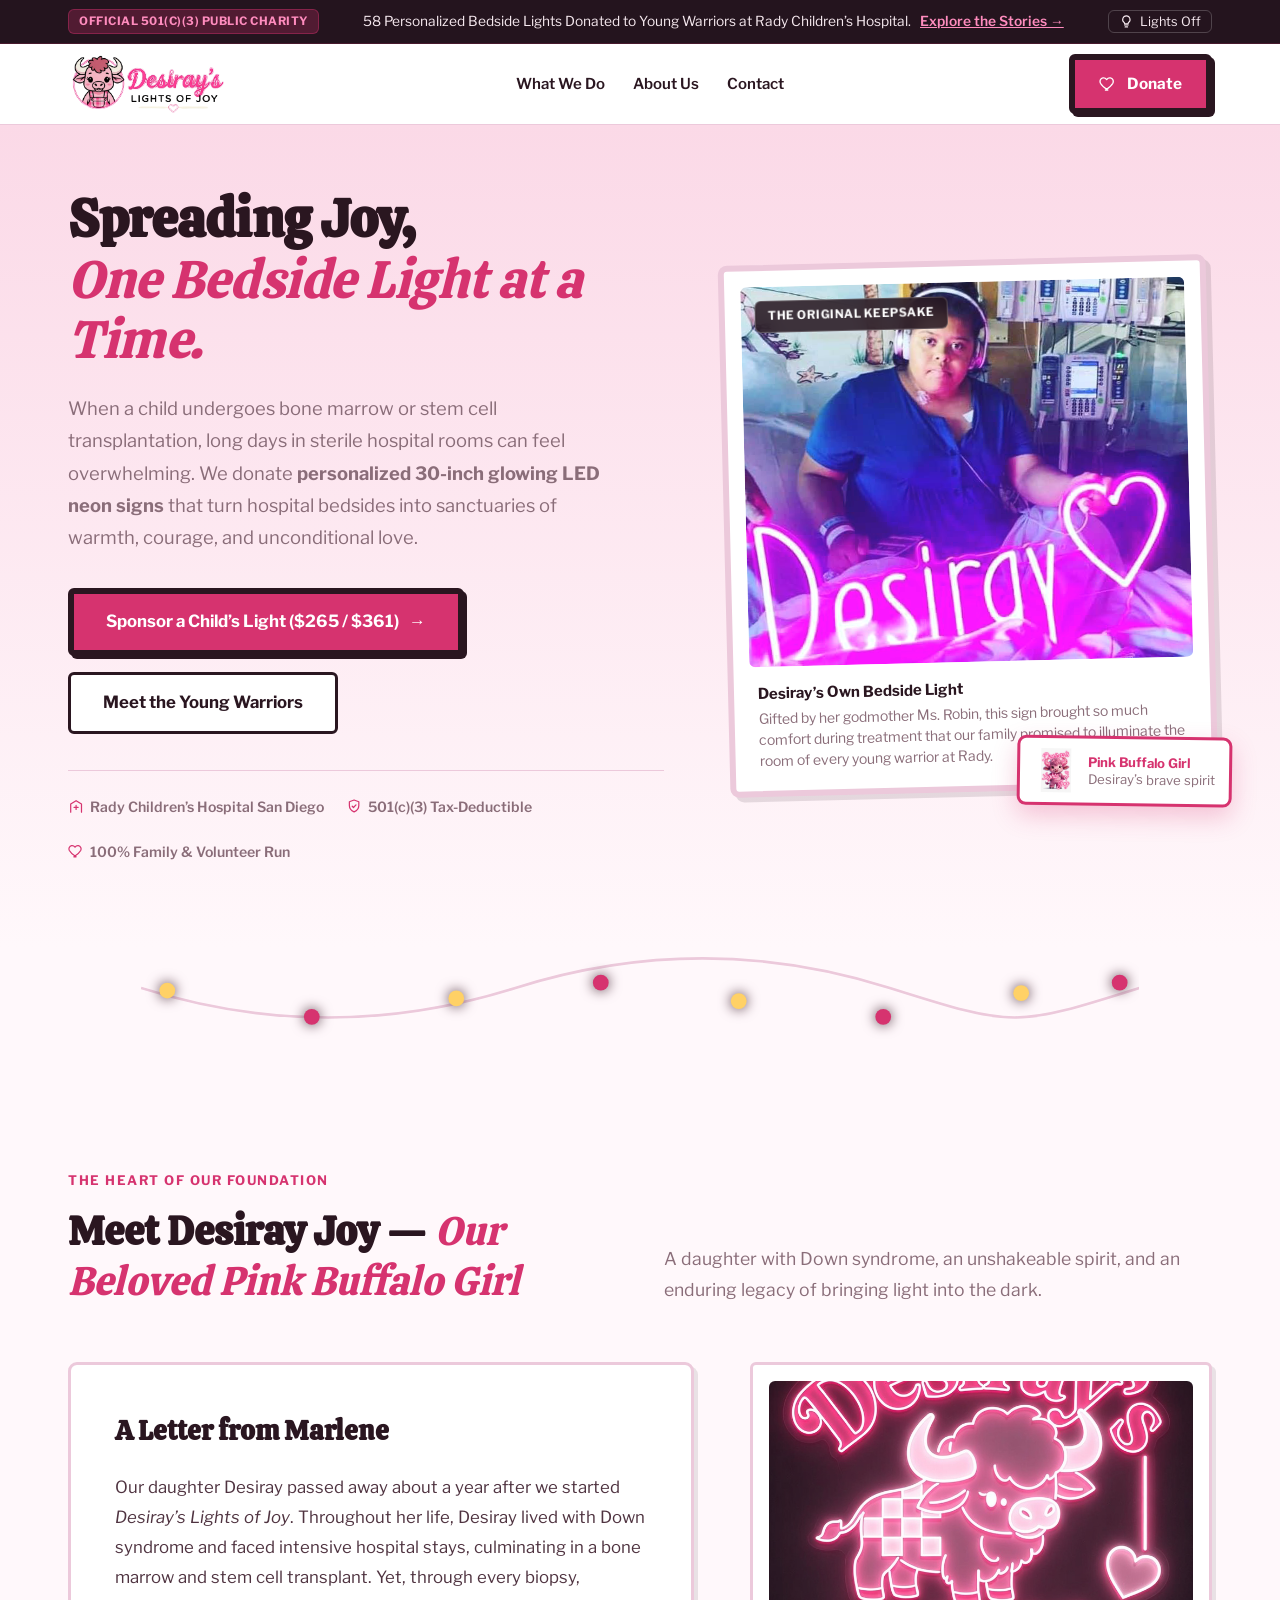
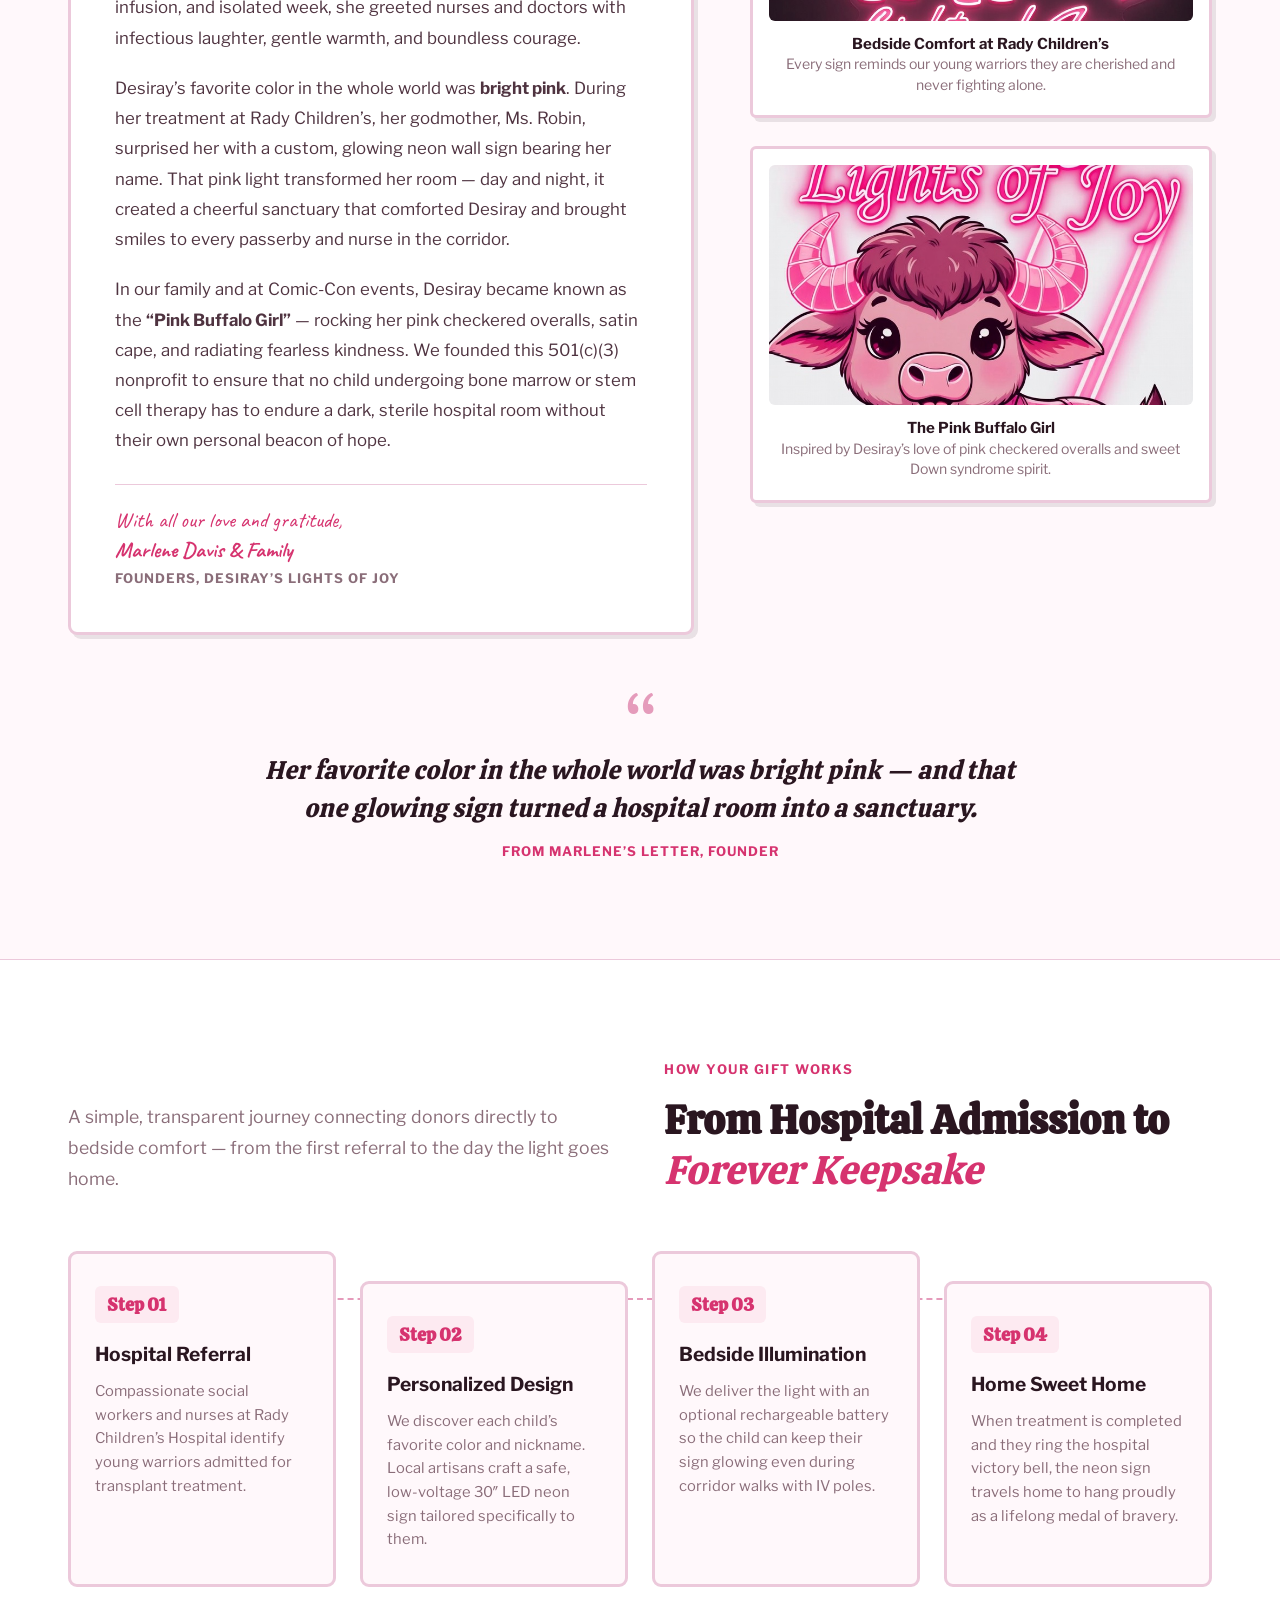
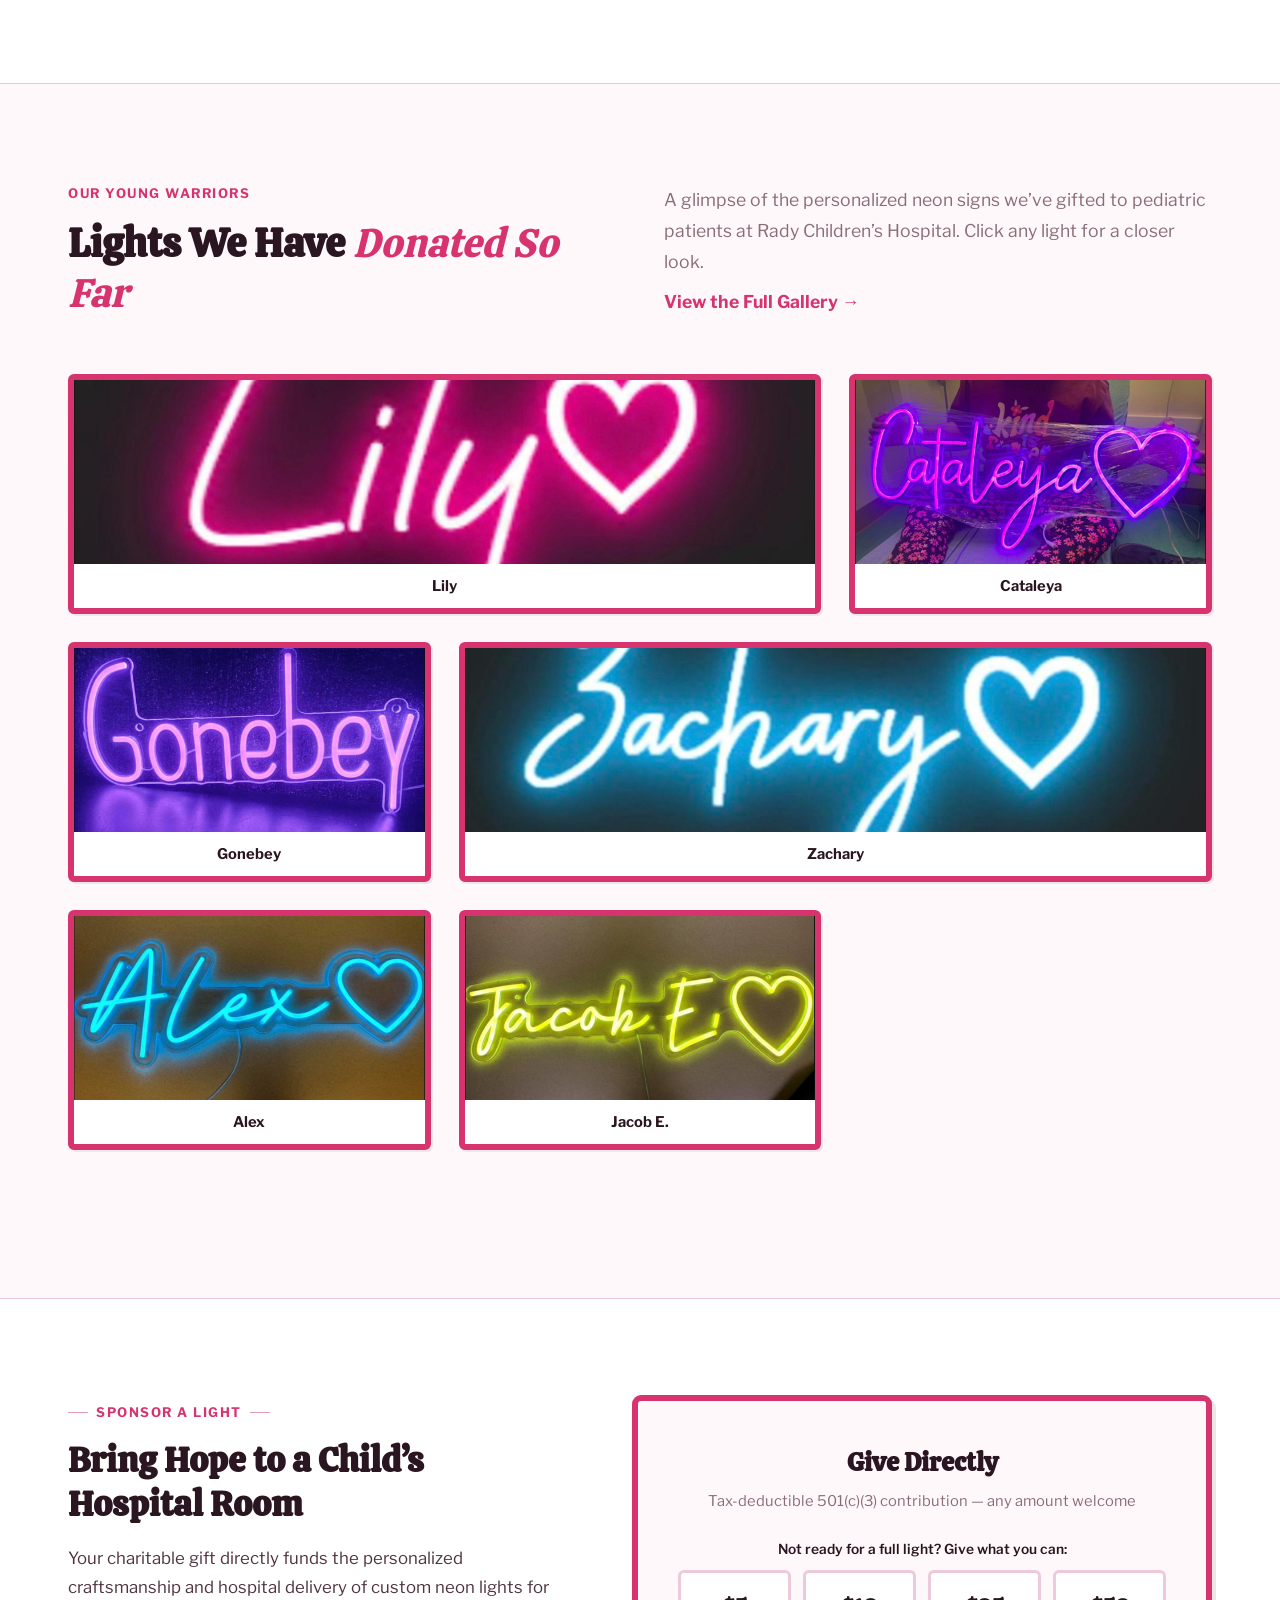
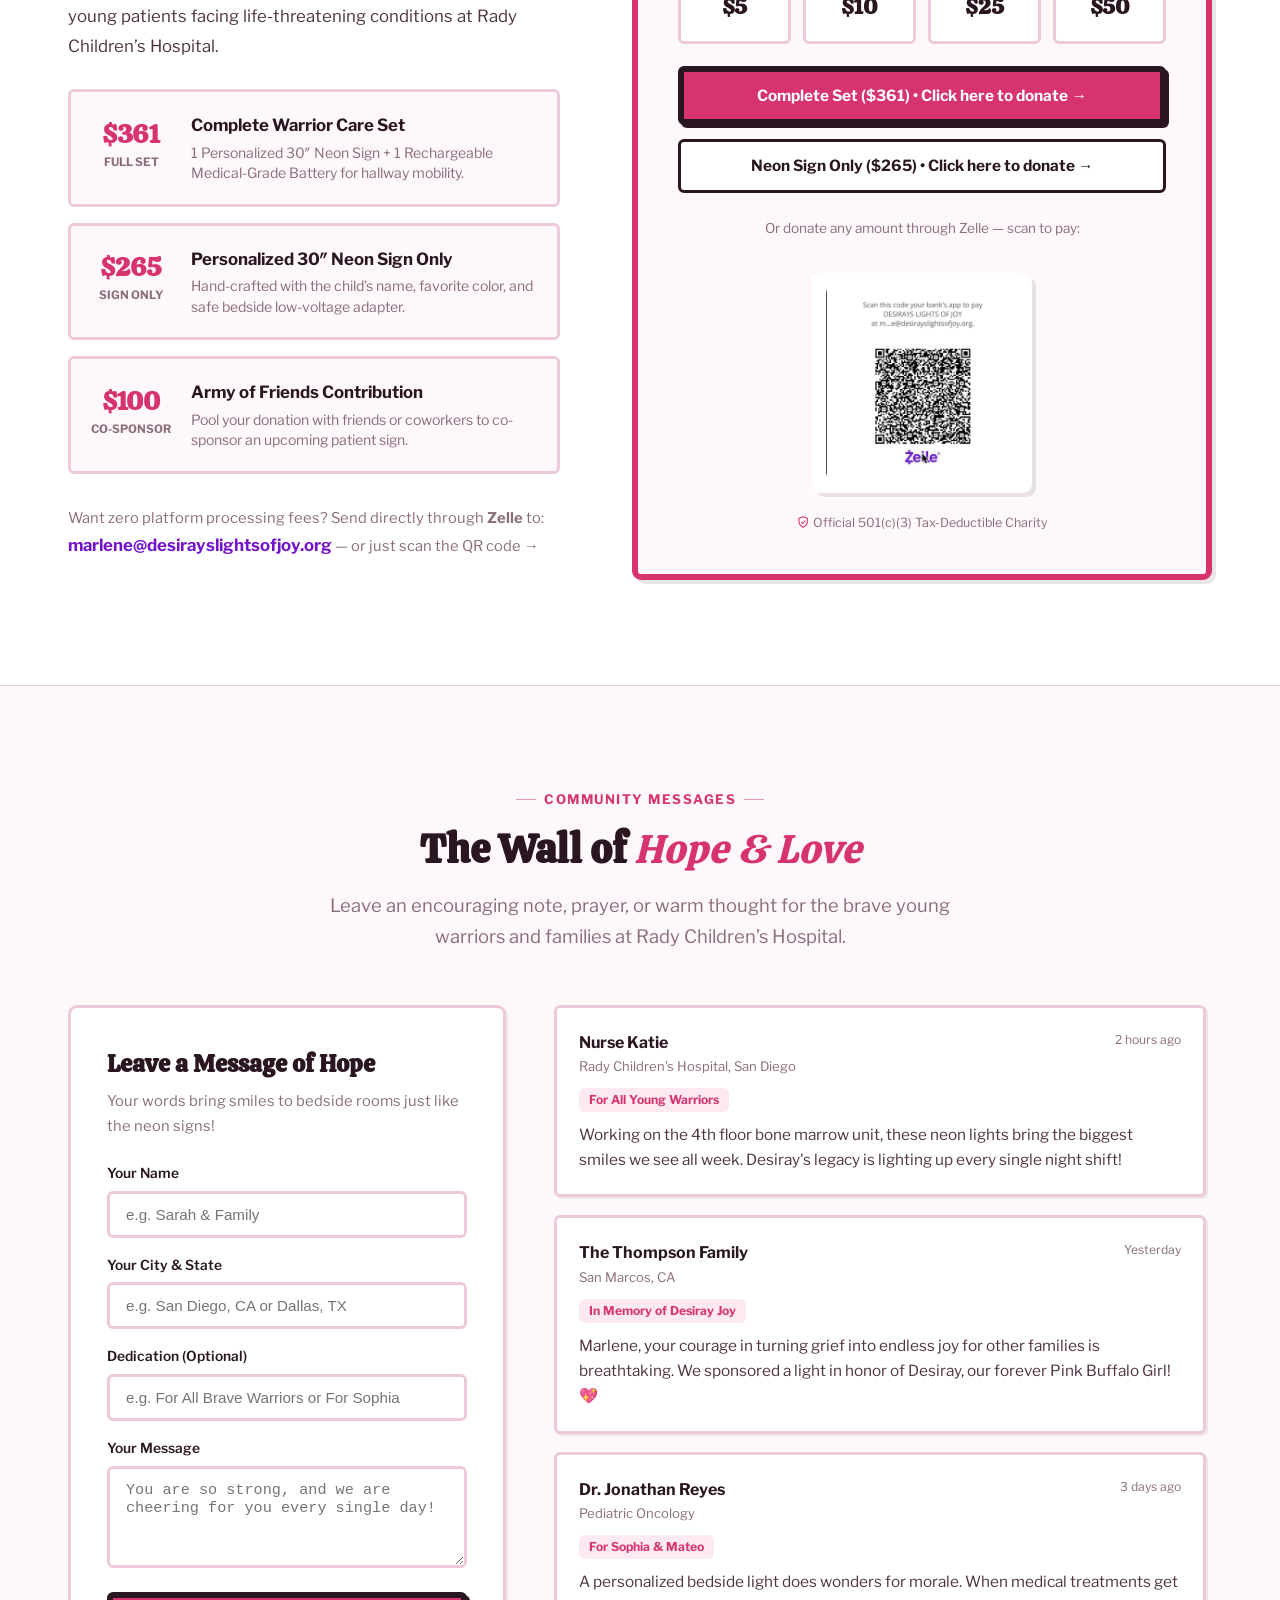
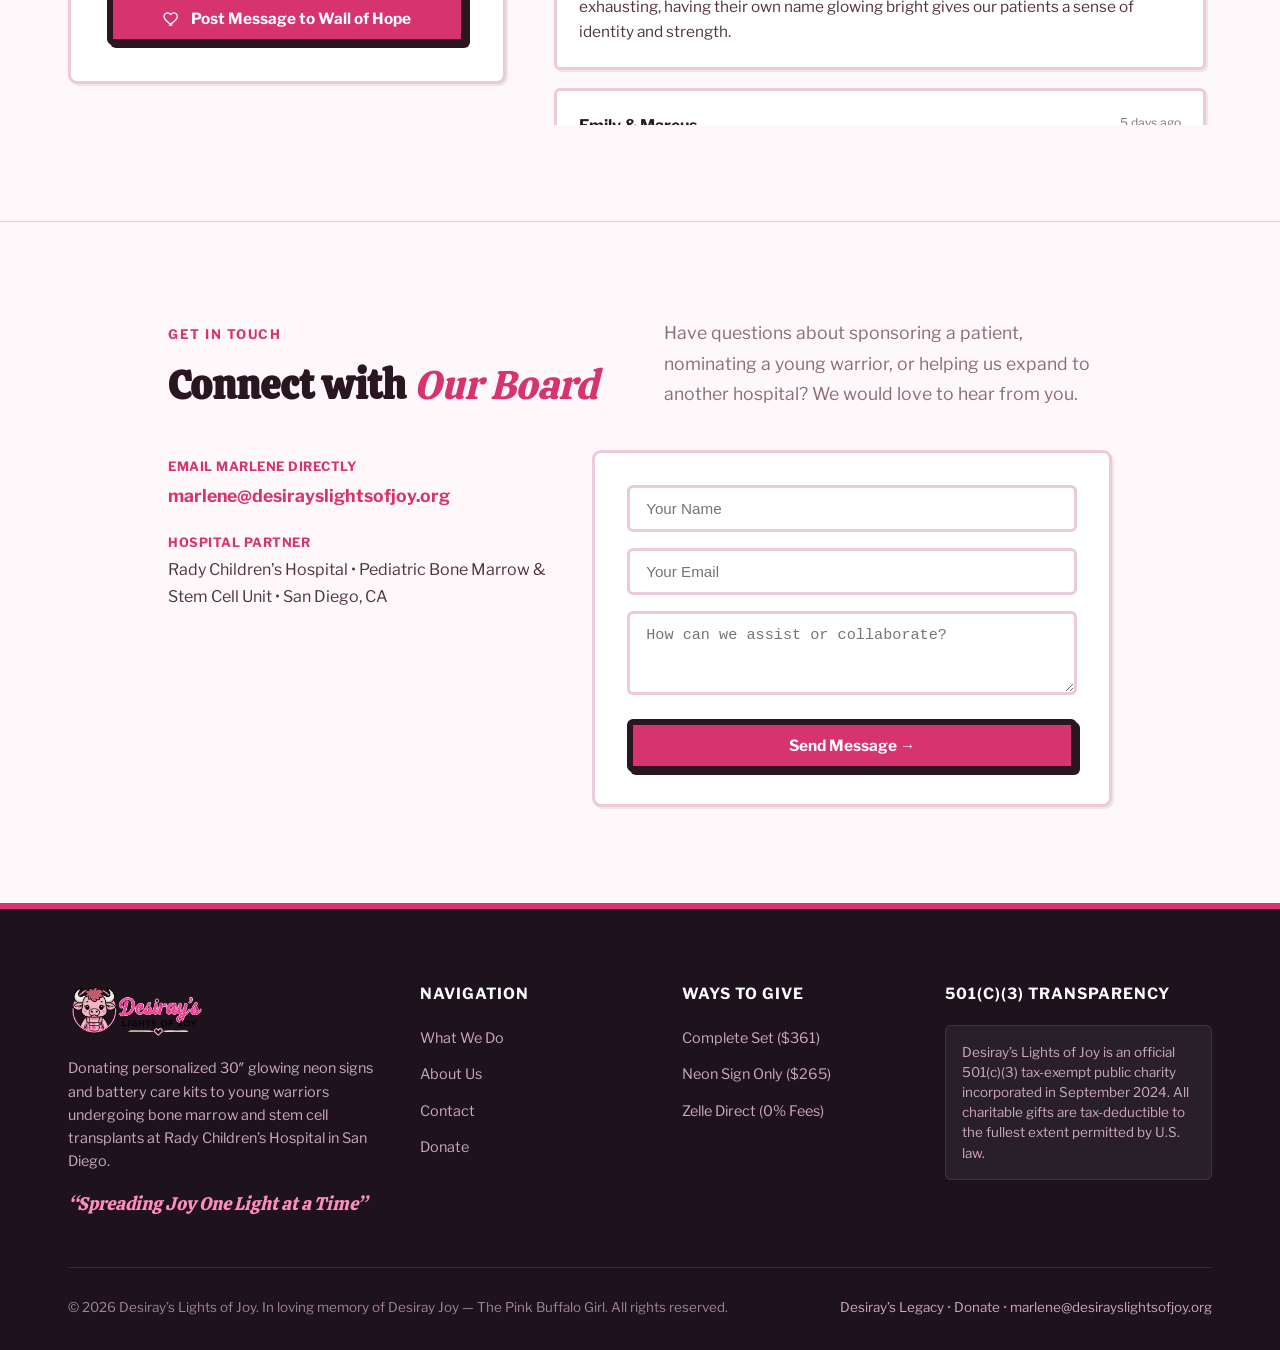
==== commit c62885ce: "refactor: remove hero eyebrows and comment out kicker pseudo-element styles" ====
--- a/html/index.html
+++ b/html/index.html
@@ -60,9 +60,6 @@
     <section class="hero-section" id="hero">
       <div class="container hero-grid">
         <div class="hero-content">
-          <div class="hero-eyebrow">
-            <span>In Loving Memory of Desiray Joy &bull; Rady Children&rsquo;s Hospital Partner</span>
-          </div>
           <h1 class="hero-title">
             Spreading Joy, <br>
             <em>One Bedside Light at a Time.</em>
--- a/html/style.css
+++ b/html/style.css
@@ -4,7 +4,7 @@
    Plain CSS, no framework.
    ========================================================================== */
 
-@import url('https://fonts.googleapis.com/css2?family=Calistoga&family=Caveat:wght@500;600;700&family=Libre+Franklin:wght@400;500;600;700;800&display=swap');
+@import url("https://fonts.googleapis.com/css2?family=Calistoga&family=Caveat:wght@500;600;700&family=Libre+Franklin:wght@400;500;600;700;800&display=swap");
 
 :root {
   /* Soft Pink Daytime Palette (default) */
@@ -38,13 +38,20 @@
   --shadow-photo: 5px 5px 0 rgba(42, 22, 32, 0.12);
 
   /* LED Tube Glow */
-  --neon-tube-glow: 0 0 10px rgba(255, 64, 150, 0.75), 0 0 22px rgba(214, 51, 111, 0.45), 0 0 38px rgba(214, 51, 111, 0.22);
-  --neon-button-glow: 0 0 14px rgba(255, 64, 150, 0.55), 0 0 28px rgba(214, 51, 111, 0.3);
+  --neon-tube-glow:
+    0 0 10px rgba(255, 64, 150, 0.75), 0 0 22px rgba(214, 51, 111, 0.45),
+    0 0 38px rgba(214, 51, 111, 0.22);
+  --neon-button-glow:
+    0 0 14px rgba(255, 64, 150, 0.55), 0 0 28px rgba(214, 51, 111, 0.3);
 
   /* Typography: editorial display serif + a sturdy grotesk + a scrawled accent */
-  --font-serif: "Calistoga", "Iowan Old Style", Georgia, "Times New Roman", serif;
-  --font-sans: "Libre Franklin", -apple-system, BlinkMacSystemFont, "Segoe UI", Roboto, Arial, sans-serif;
-  --font-handwriting: "Caveat", "Segoe Print", "Bradley Hand", cursive, sans-serif;
+  --font-serif:
+    "Calistoga", "Iowan Old Style", Georgia, "Times New Roman", serif;
+  --font-sans:
+    "Libre Franklin", -apple-system, BlinkMacSystemFont, "Segoe UI", Roboto,
+    Arial, sans-serif;
+  --font-handwriting:
+    "Caveat", "Segoe Print", "Bradley Hand", cursive, sans-serif;
 
   /* Chunky border system — the site's signature, not a generic SaaS hairline */
   --border-w: 3px;
@@ -82,15 +89,22 @@
 
   --shadow-sm: 2px 2px 0 rgba(0, 0, 0, 0.35);
   --shadow-card: 4px 4px 0 rgba(0, 0, 0, 0.4);
-  --shadow-hover: 0 0 18px rgba(255, 79, 160, 0.55), 6px 6px 0 rgba(0, 0, 0, 0.4);
+  --shadow-hover:
+    0 0 18px rgba(255, 79, 160, 0.55), 6px 6px 0 rgba(0, 0, 0, 0.4);
   --shadow-photo: 5px 5px 0 rgba(0, 0, 0, 0.4);
 }
 
 /* Reset & Base Setup */
-*, *::before, *::after {
+*,
+*::before,
+*::after {
   box-sizing: border-box;
   margin: 0;
   padding: 0;
+}
+
+[hidden] {
+  display: none !important;
 }
 
 html {
@@ -105,7 +119,9 @@
   line-height: 1.65;
   overflow-x: hidden;
   -webkit-font-smoothing: antialiased;
-  transition: background-color var(--trans-smooth), color var(--trans-smooth);
+  transition:
+    background-color var(--trans-smooth),
+    color var(--trans-smooth);
 }
 
 img {
@@ -243,7 +259,9 @@
   transform: translate(-1px, -1px);
   color: #ffffff;
   background-color: var(--rose-hover);
-  box-shadow: 4px 4px 0 var(--border-strong), var(--neon-button-glow);
+  box-shadow:
+    4px 4px 0 var(--border-strong),
+    var(--neon-button-glow);
 }
 
 .btn-secondary {
@@ -366,7 +384,7 @@
 }
 
 .brand-logo img {
-  height: 54px;
+  height: 70px;
   width: auto;
   object-fit: contain;
   transition: transform var(--trans-fast);
@@ -449,7 +467,11 @@
 }
 
 [data-theme="dark"] .hero-section {
-  background: linear-gradient(180deg, var(--bg-warm-tint) 0%, var(--bg-page) 100%);
+  background: linear-gradient(
+    180deg,
+    var(--bg-warm-tint) 0%,
+    var(--bg-page) 100%
+  );
 }
 
 .hero-grid {
@@ -902,7 +924,10 @@
   box-shadow: var(--shadow-sm);
   display: flex;
   flex-direction: column;
-  transition: transform var(--trans-smooth), box-shadow var(--trans-smooth), border-color var(--trans-smooth);
+  transition:
+    transform var(--trans-smooth),
+    box-shadow var(--trans-smooth),
+    border-color var(--trans-smooth);
   cursor: pointer;
 }
 
@@ -914,7 +939,9 @@
   overflow: hidden;
   box-shadow: var(--shadow-sm);
   cursor: pointer;
-  transition: transform var(--trans-smooth), box-shadow var(--trans-smooth);
+  transition:
+    transform var(--trans-smooth),
+    box-shadow var(--trans-smooth);
 }
 
 .real-light-card:hover,
@@ -987,22 +1014,34 @@
 /* Subtle, realistic glow colors */
 .neon-lettering.glow-pink {
   color: #fff2f8;
-  text-shadow: 0 0 5px #ffffff, 0 0 12px #ff6fa8, 0 0 25px #d6336f;
+  text-shadow:
+    0 0 5px #ffffff,
+    0 0 12px #ff6fa8,
+    0 0 25px #d6336f;
 }
 
 .neon-lettering.glow-cyan {
   color: #f0fdff;
-  text-shadow: 0 0 5px #ffffff, 0 0 12px #00e1ff, 0 0 25px #0099cc;
+  text-shadow:
+    0 0 5px #ffffff,
+    0 0 12px #00e1ff,
+    0 0 25px #0099cc;
 }
 
 .neon-lettering.glow-gold {
   color: #fffdf0;
-  text-shadow: 0 0 5px #ffffff, 0 0 12px #ffc107, 0 0 25px #ff9800;
+  text-shadow:
+    0 0 5px #ffffff,
+    0 0 12px #ffc107,
+    0 0 25px #ff9800;
 }
 
 .neon-lettering.glow-purple {
   color: #faf2ff;
-  text-shadow: 0 0 5px #ffffff, 0 0 12px #c77dff, 0 0 25px #7b2cbf;
+  text-shadow:
+    0 0 5px #ffffff,
+    0 0 12px #c77dff,
+    0 0 25px #7b2cbf;
 }
 
 .card-details {
@@ -1668,7 +1707,9 @@
   overflow: hidden;
   display: flex;
   flex-direction: column;
-  transition: transform var(--trans-smooth), box-shadow var(--trans-smooth);
+  transition:
+    transform var(--trans-smooth),
+    box-shadow var(--trans-smooth);
 }
 
 .merch-item-card:hover {
@@ -1754,7 +1795,7 @@
 }
 
 .footer-logo-img {
-  height: 52px;
+  height: 60px;
   width: auto;
   margin-bottom: 16px;
 }
@@ -1835,7 +1876,11 @@
 }
 
 [data-theme="dark"] .donate-hero-banner {
-  background: linear-gradient(180deg, var(--bg-warm-tint) 0%, var(--bg-page) 100%);
+  background: linear-gradient(
+    180deg,
+    var(--bg-warm-tint) 0%,
+    var(--bg-page) 100%
+  );
 }
 
 .donate-hero-title {
@@ -1889,7 +1934,11 @@
 
 .package-card.highlight {
   border: var(--border-w-lg) solid var(--rose-primary);
-  background: linear-gradient(180deg, var(--rose-soft) 0%, var(--bg-surface) 25%);
+  background: linear-gradient(
+    180deg,
+    var(--rose-soft) 0%,
+    var(--bg-surface) 25%
+  );
 }
 
 .package-highlight-pill {
@@ -2058,7 +2107,13 @@
   width: 100px;
   height: 100px;
   margin: 0 auto 6px;
-  background: repeating-linear-gradient(45deg, #7414ca, #7414ca 8px, #ffffff 8px, #ffffff 16px);
+  background: repeating-linear-gradient(
+    45deg,
+    #7414ca,
+    #7414ca 8px,
+    #ffffff 8px,
+    #ffffff 16px
+  );
   border-radius: var(--radius-sm);
   display: flex;
   align-items: center;
@@ -2089,7 +2144,11 @@
 }
 
 [data-theme="dark"] .about-hero-section {
-  background: linear-gradient(180deg, var(--bg-warm-tint) 0%, var(--bg-page) 100%);
+  background: linear-gradient(
+    180deg,
+    var(--bg-warm-tint) 0%,
+    var(--bg-page) 100%
+  );
 }
 
 .about-hero-grid {
@@ -2247,7 +2306,11 @@
   top: 56px;
   bottom: -40px;
   width: 2px;
-  background: linear-gradient(180deg, var(--rose-primary) 0%, var(--border-subtle) 100%);
+  background: linear-gradient(
+    180deg,
+    var(--rose-primary) 0%,
+    var(--border-subtle) 100%
+  );
 }
 
 .entry-marker {
@@ -2426,7 +2489,11 @@
 }
 
 [data-theme="dark"] .about-cta-section {
-  background: linear-gradient(180deg, var(--bg-page) 0%, var(--bg-warm-tint) 100%);
+  background: linear-gradient(
+    180deg,
+    var(--bg-page) 0%,
+    var(--bg-warm-tint) 100%
+  );
 }
 
 /* ==========================================================================
@@ -2468,12 +2535,12 @@
 }
 
 .kicker::before {
-  content: "";
+  /* content: "";
   display: inline-block;
   width: 26px;
   height: 2px;
   border-radius: 2px;
-  background-color: var(--rose-primary);
+  background-color: var(--rose-primary); */
 }
 
 .split-header {
@@ -2524,9 +2591,9 @@
 }
 
 .lights-divider svg {
-  width: 100%;
-  max-width: 760px;
-  height: 46px;
+  width: 112%;
+  max-width: 78%;
+  height: 116px;
   display: block;
 }
 
@@ -2778,7 +2845,7 @@
     height: 70px;
   }
   .brand-logo img {
-    height: 44px;
+    height: 54px;
   }
   .main-nav {
     position: fixed;
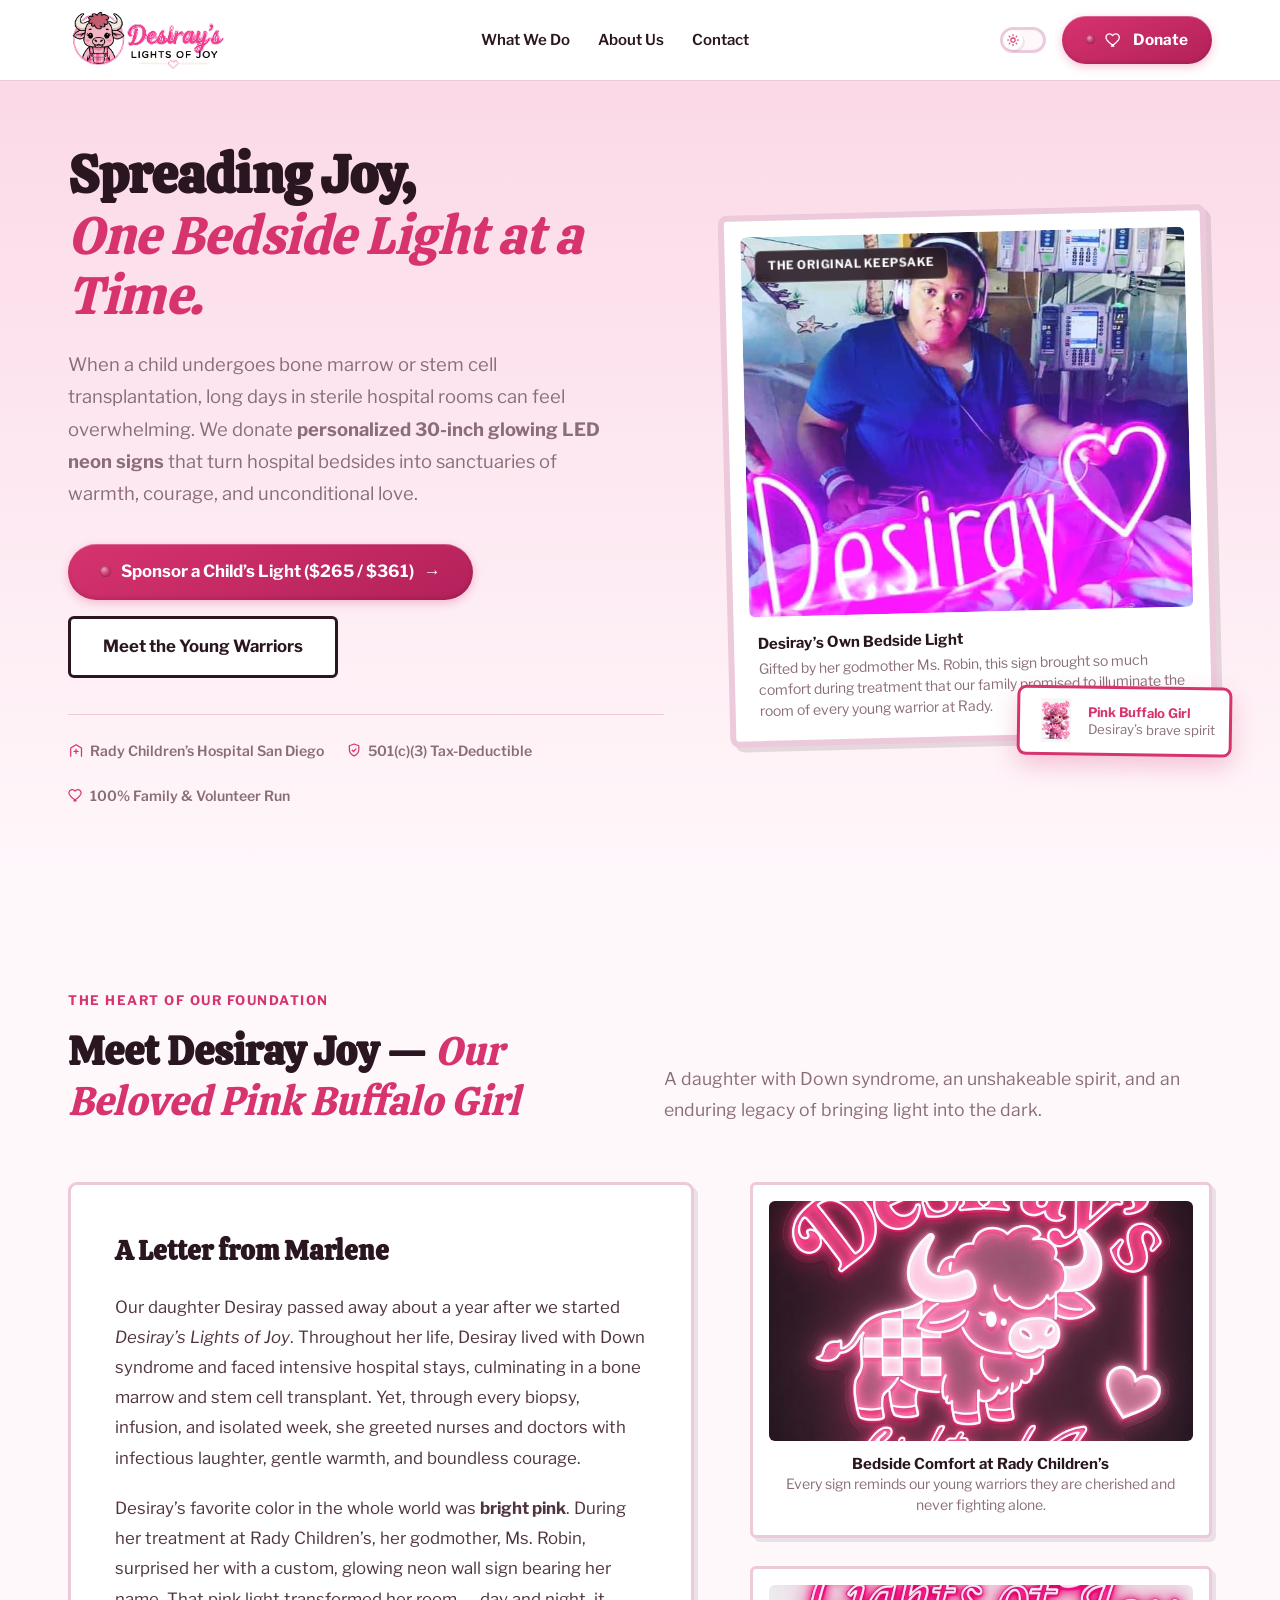
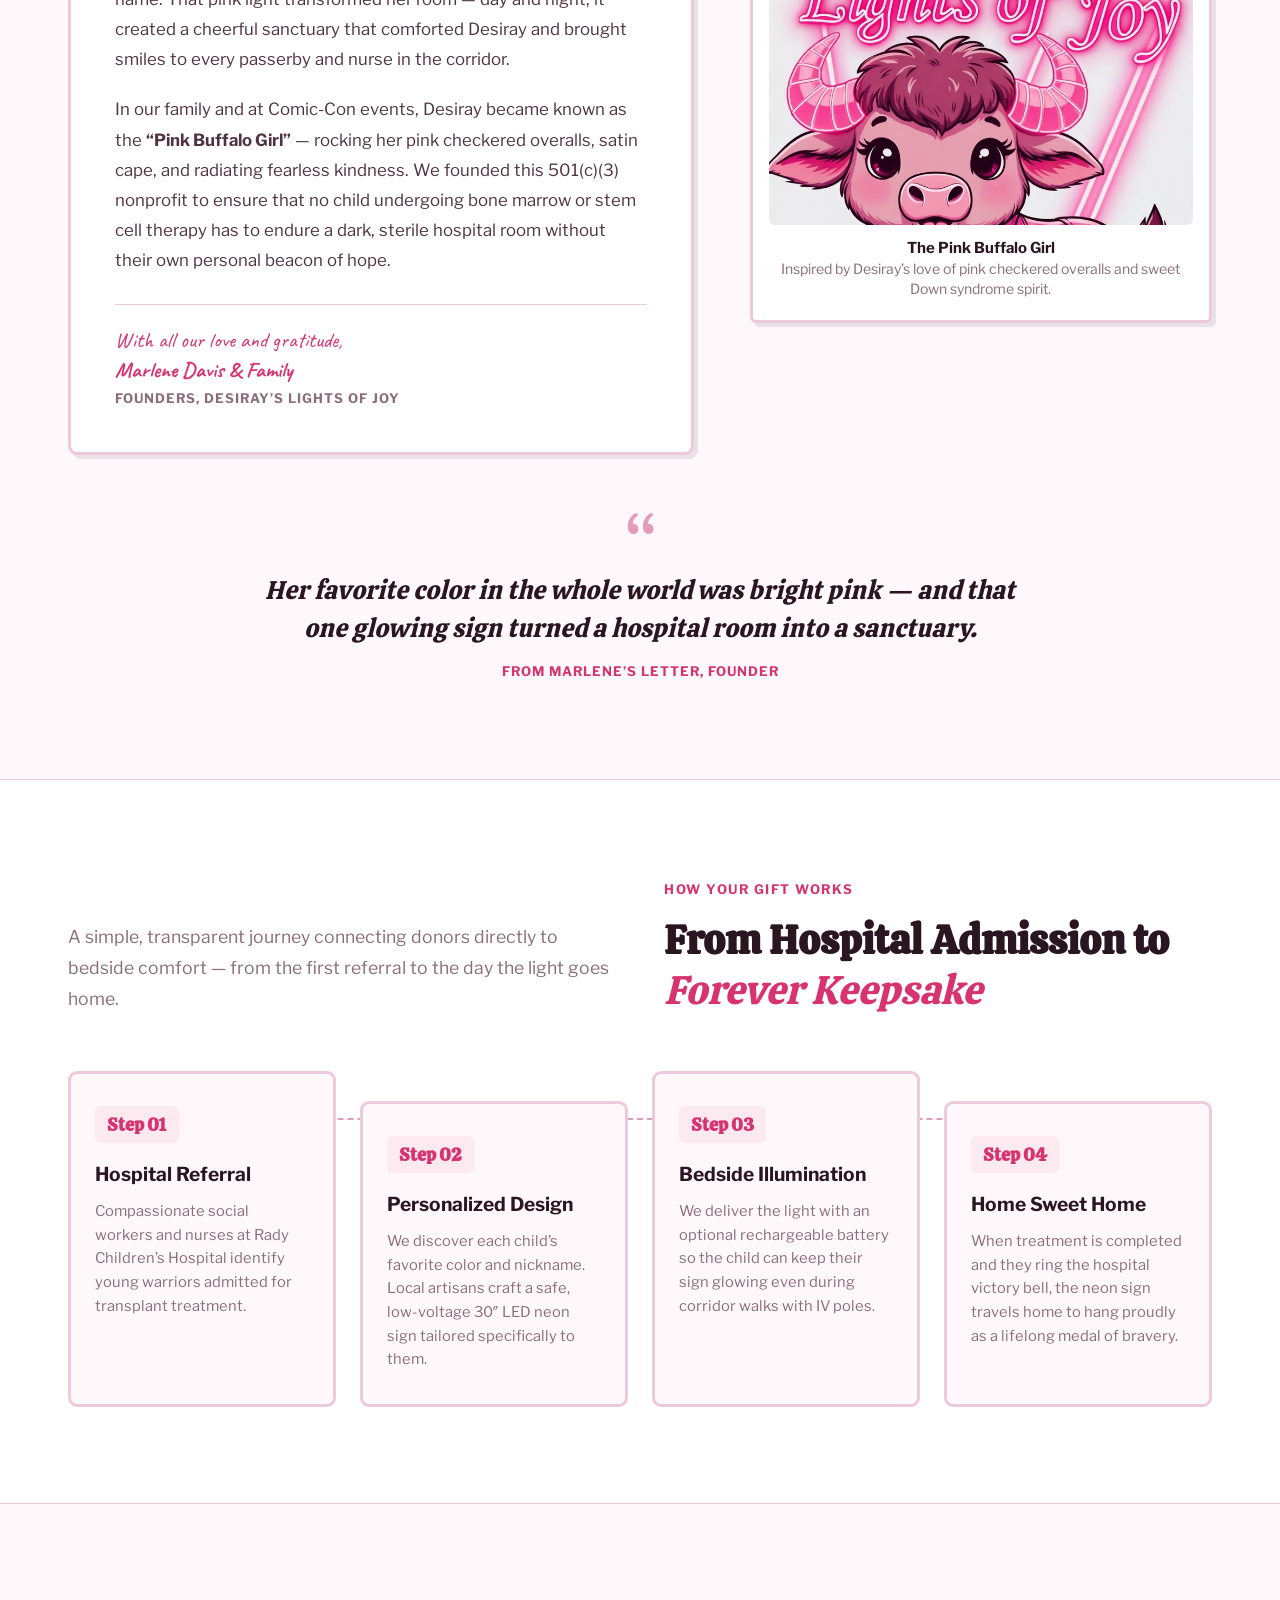
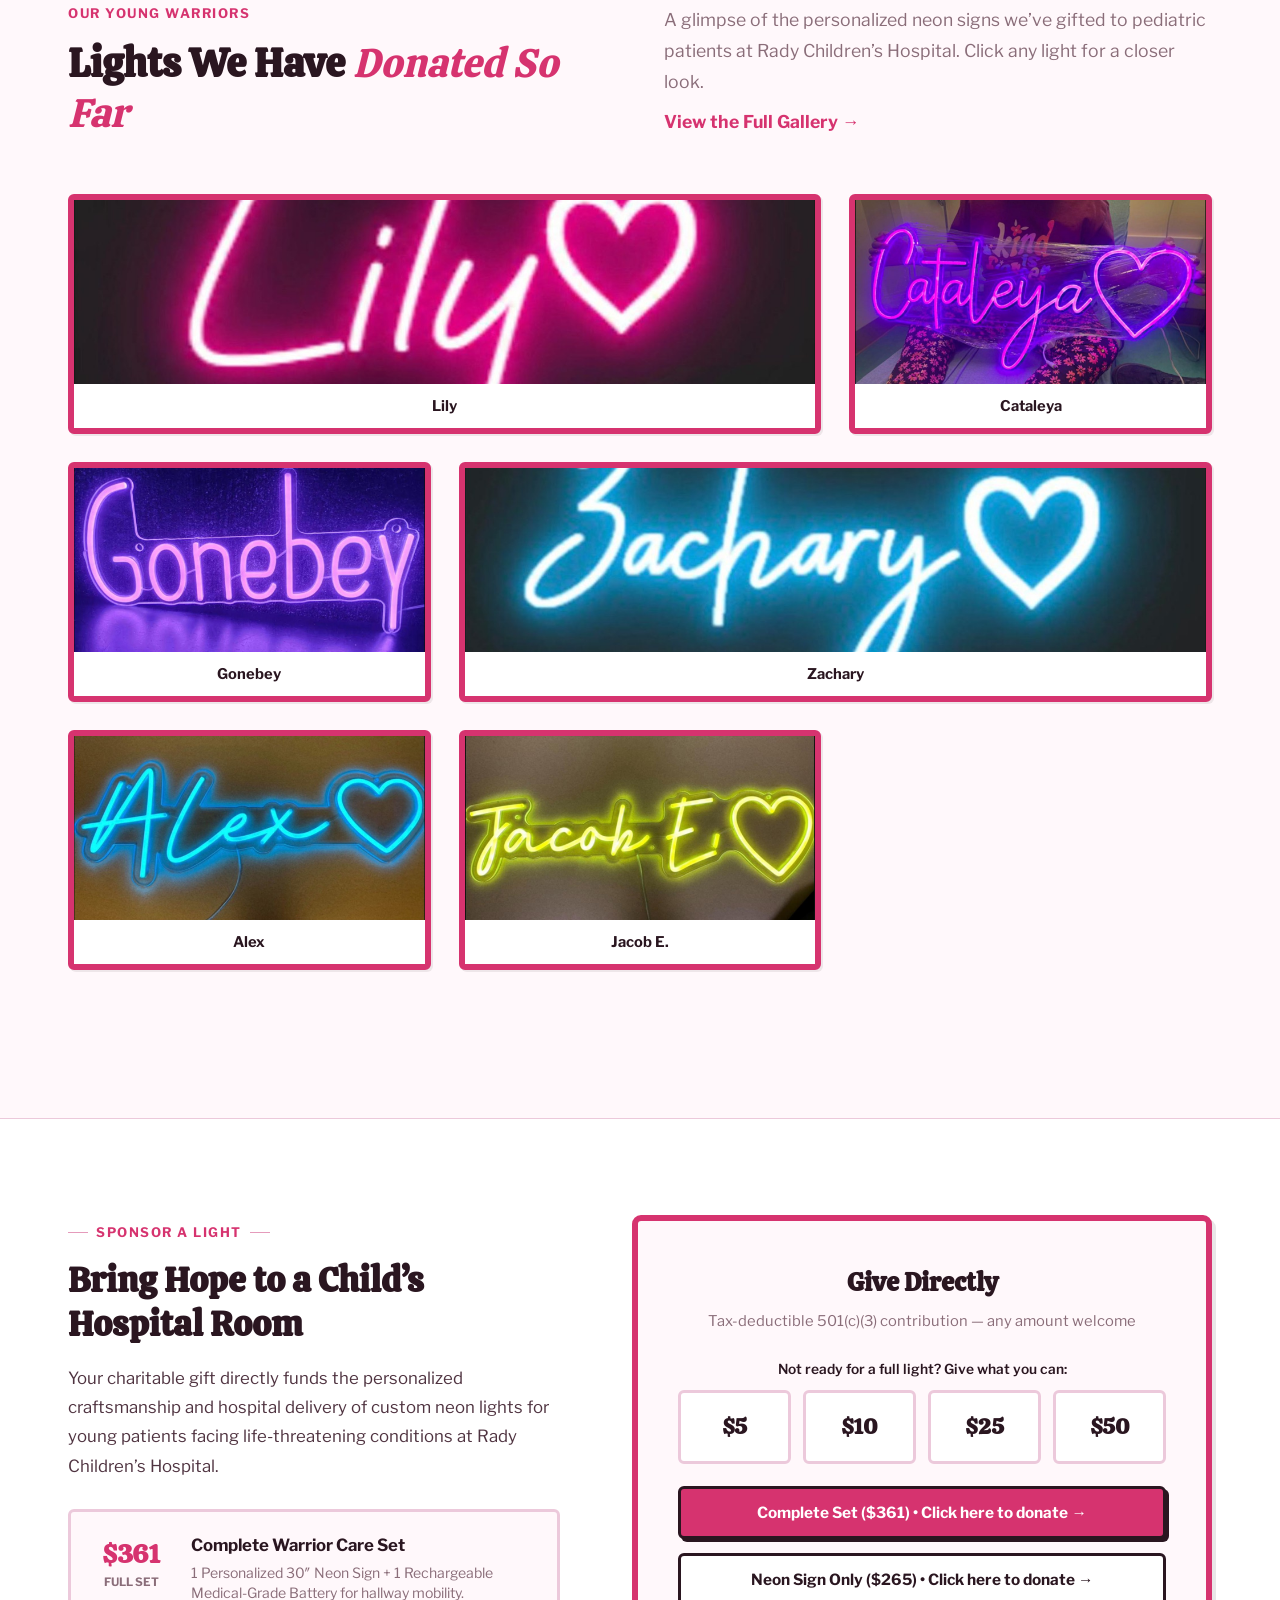
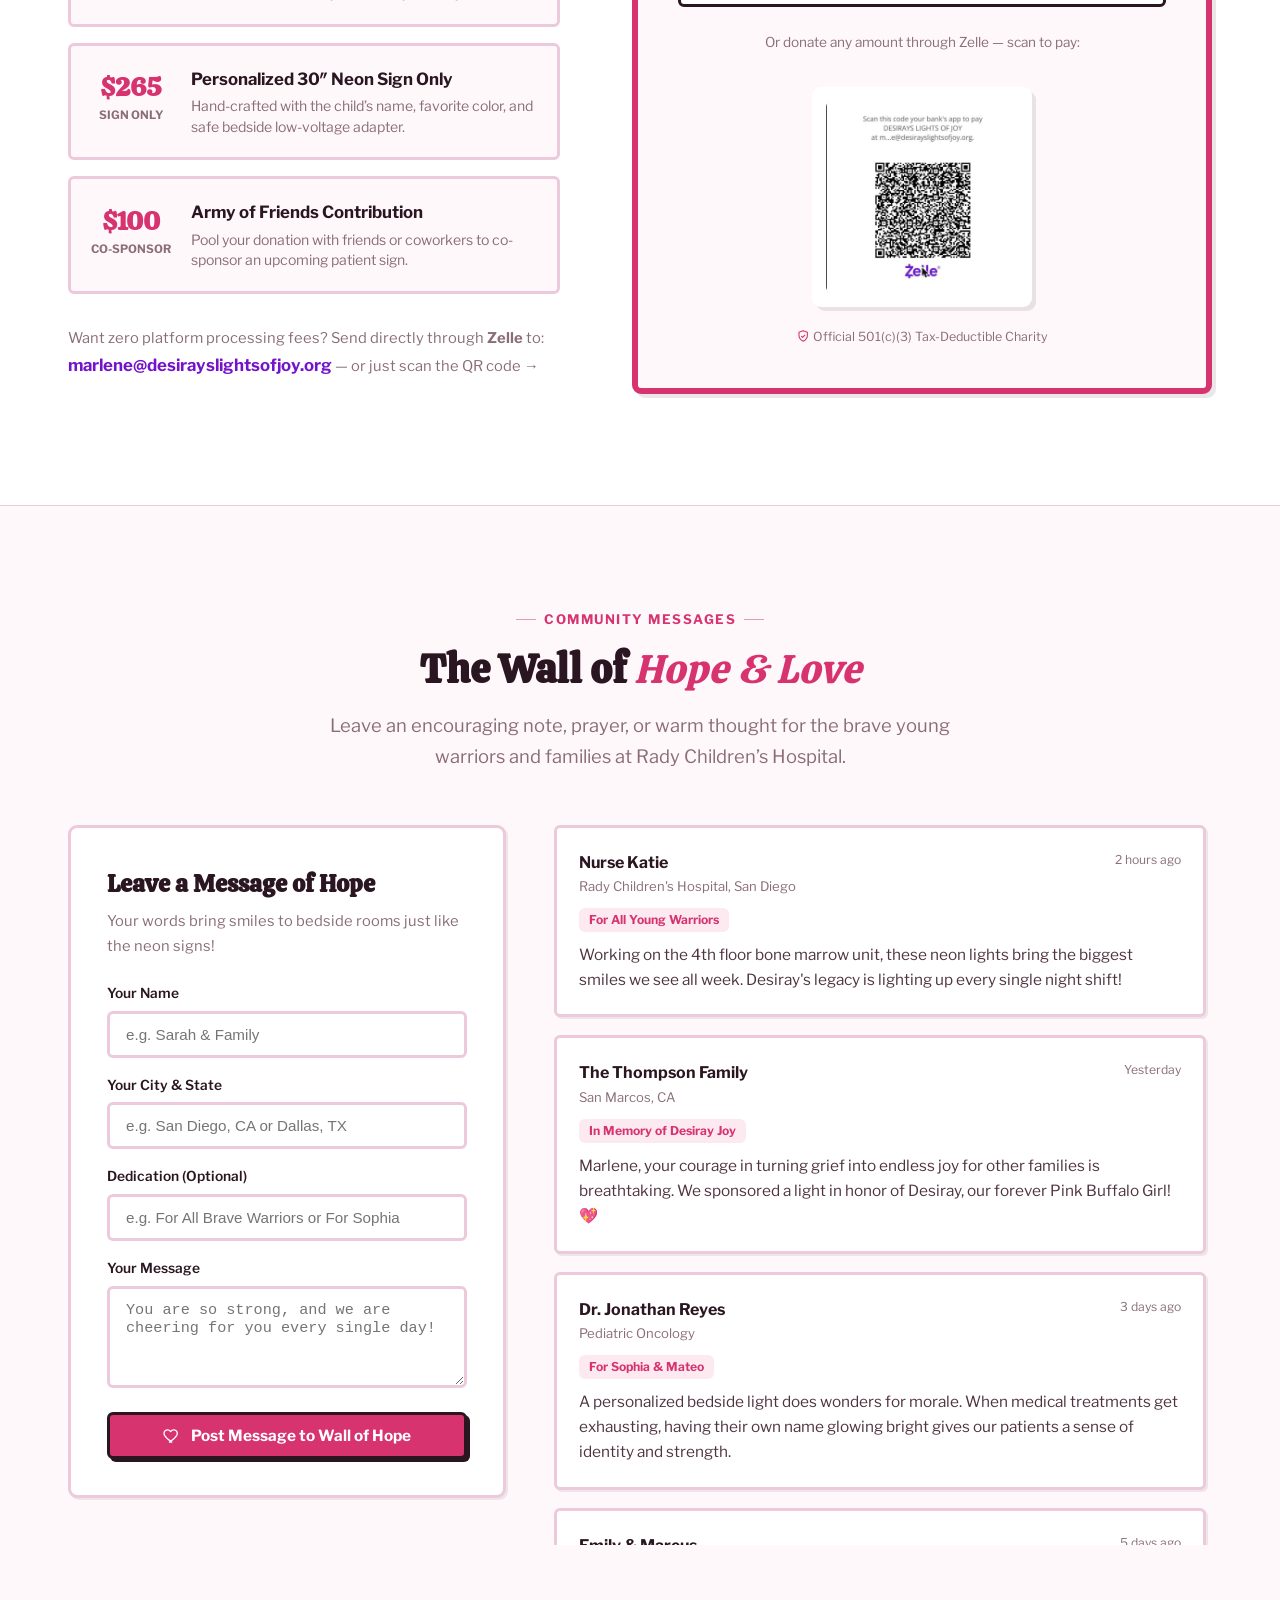
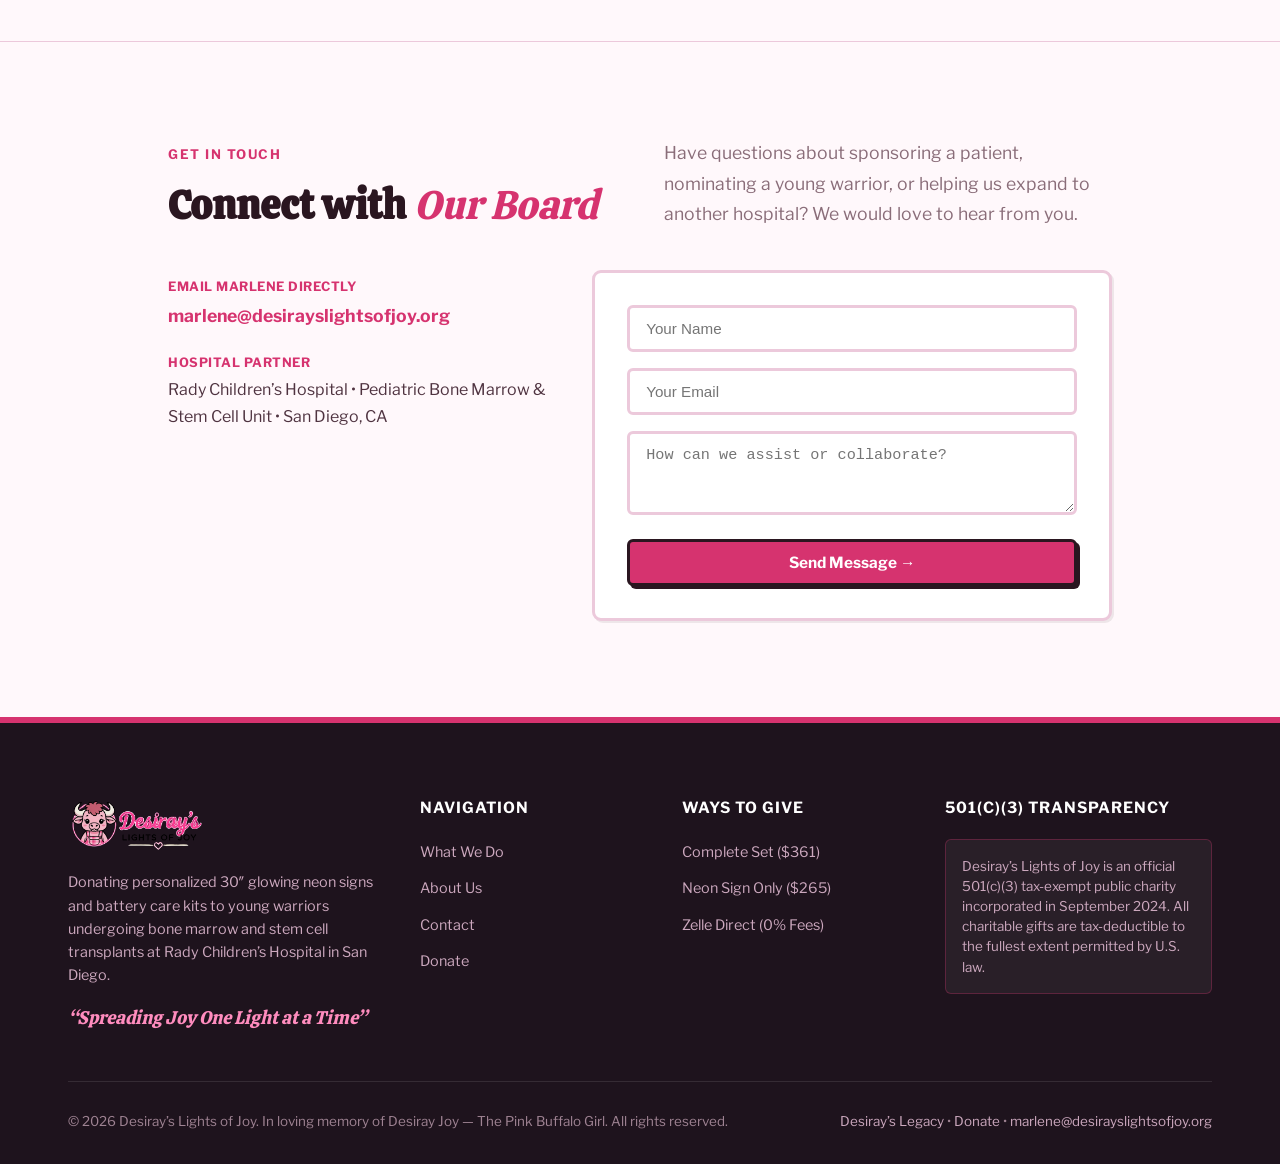
==== commit 41bd2633: "refactor: relocate night mode toggle from announcement bar to header and update theme switch UI" ====
--- a/html/index.html
+++ b/html/index.html
@@ -9,23 +9,6 @@
 </head>
 <body data-theme="light">
 
-  <!-- TOP ANNOUNCEMENT BAR -->
-  <aside class="announcement-bar">
-    <div class="container announcement-inner">
-      <span class="announcement-tag">Official 501(c)(3) Public Charity</span>
-      <span class="announcement-text">
-        58 Personalized Bedside Lights Donated to Young Warriors at Rady Children&rsquo;s Hospital.
-        <a href="#gallery" class="announcement-link">Explore the Stories &rarr;</a>
-      </span>
-      <div class="theme-toggle-wrap">
-        <button id="nightModeToggle" class="theme-toggle-btn" aria-label="Toggle Lights Off Mode" title="Switch between soft pink and lights-off dark mode">
-          <svg class="icon-inline" viewBox="0 0 24 24" aria-hidden="true"><path d="M9 18h6M10 21h4M12 3a6 6 0 0 0-3.6 10.8c.4.3.6.8.6 1.3V16h6v-.9c0-.5.2-1 .6-1.3A6 6 0 0 0 12 3Z"/></svg>
-          <span>Lights Off</span>
-        </button>
-      </div>
-    </div>
-  </aside>
-
   <!-- NAVIGATION HEADER -->
   <header class="site-header" id="header">
     <div class="container nav-container">
@@ -42,6 +25,14 @@
       </nav>
 
       <div class="header-actions">
+        <button id="nightModeToggle" class="theme-switch" aria-label="Toggle Lights Off Mode" aria-pressed="false" title="Switch between soft pink and lights-off dark mode">
+          <span class="theme-switch-track" aria-hidden="true">
+            <span class="theme-switch-thumb">
+              <svg class="icon-sun" viewBox="0 0 24 24" aria-hidden="true"><circle cx="12" cy="12" r="4"/><path d="M12 2v2M12 20v2M4.93 4.93l1.41 1.41M17.66 17.66l1.41 1.41M2 12h2M20 12h2M4.93 19.07l1.41-1.41M17.66 6.34l1.41-1.41"/></svg>
+              <svg class="icon-moon" viewBox="0 0 24 24" aria-hidden="true"><path d="M21 12.79A9 9 0 1 1 11.21 3 7 7 0 0 0 21 12.79Z"/></svg>
+            </span>
+          </span>
+        </button>
         <a href="/donate" class="btn btn-donate btn-neon-glow" id="headerDonateBtn">
           <svg class="icon-inline" viewBox="0 0 24 24" aria-hidden="true"><path d="M12 20.5s-7.5-4.6-10-9.3C.6 8 2 4.5 5.4 4c2-.3 3.8.6 5 2.2C11.6 4.6 13.4 3.7 15.4 4c3.4.5 4.8 4 3.4 7.2-2.5 4.7-10 9.3-10 9.3Z"/></svg>
           <span>Donate</span>
@@ -117,21 +108,6 @@
         </div>
       </div>
     </section>
-
-    <!-- STRING-OF-LIGHTS DIVIDER -->
-    <div class="lights-divider" aria-hidden="true">
-      <svg viewBox="0 0 760 46" preserveAspectRatio="xMidYMid meet">
-        <path d="M0 10 C 95 40, 190 40, 285 10 S 475 -20, 570 10 S 665 40, 760 10" fill="none" style="stroke: var(--border-subtle);" stroke-width="2"/>
-        <circle class="bulb" cx="20" cy="12" r="6" fill="#ffd166"/>
-        <circle class="bulb" cx="130" cy="32" r="6" fill="#d6336f"/>
-        <circle class="bulb" cx="240" cy="18" r="6" fill="#ffd166"/>
-        <circle class="bulb" cx="350" cy="6" r="6" fill="#d6336f"/>
-        <circle class="bulb" cx="455" cy="20" r="6" fill="#ffd166"/>
-        <circle class="bulb" cx="565" cy="32" r="6" fill="#d6336f"/>
-        <circle class="bulb" cx="670" cy="14" r="6" fill="#ffd166"/>
-        <circle class="bulb" cx="745" cy="6" r="6" fill="#d6336f"/>
-      </svg>
-    </div>
 
     <!-- ABOUT US / DESIRAY'S STORY SECTION -->
     <section class="story-section" id="about-us">
--- a/html/style.css
+++ b/html/style.css
@@ -43,6 +43,9 @@
     0 0 38px rgba(214, 51, 111, 0.22);
   --neon-button-glow:
     0 0 14px rgba(255, 64, 150, 0.55), 0 0 28px rgba(214, 51, 111, 0.3);
+  --neon-button-glow-peak:
+    0 0 20px rgba(255, 64, 150, 0.8), 0 0 42px rgba(214, 51, 111, 0.5),
+    0 0 64px rgba(214, 51, 111, 0.25);
 
   /* Typography: editorial display serif + a sturdy grotesk + a scrawled accent */
   --font-serif:
@@ -243,25 +246,165 @@
   box-shadow: 4px 4px 0 var(--border-strong);
 }
 
-/* The User's Requirement: Donate button glows like a lit neon tube on hover */
-.btn-donate,
-.btn-neon-glow {
-  background: var(--rose-primary);
+/* Donate CTA: a pill-shaped button with an actual indicator LED bulb
+   built into it. Off and dim at rest, it flickers awake and glows on hover. */
+.btn-donate {
+  background: linear-gradient(155deg, var(--rose-primary), var(--rose-hover));
   color: #ffffff;
-  border: var(--border-w-lg) solid var(--border-strong);
-  box-shadow: 3px 3px 0 var(--border-strong);
+  border: none;
+  border-radius: 999px;
+  box-shadow:
+    0 3px 10px rgba(214, 51, 111, 0.28),
+    inset 0 1px 0 rgba(255, 255, 255, 0.25),
+    inset 0 -2px 4px rgba(0, 0, 0, 0.12);
   position: relative;
-  z-index: 1;
-}
-
-.btn-donate:hover,
-.btn-neon-glow:hover {
-  transform: translate(-1px, -1px);
+  transition:
+    background var(--trans-smooth),
+    transform var(--trans-smooth),
+    box-shadow var(--trans-smooth);
+}
+
+/* The bulb itself — a little glass bead sitting in the pill, unlit by default */
+.btn-donate::before {
+  content: "";
+  width: 9px;
+  height: 9px;
+  flex-shrink: 0;
+  border-radius: 50%;
+  background: radial-gradient(
+    circle at 35% 30%,
+    rgba(255, 255, 255, 0.55),
+    rgba(255, 255, 255, 0.08) 45%,
+    rgba(0, 0, 0, 0.25) 100%
+  );
+  box-shadow: inset 0 0 2px rgba(0, 0, 0, 0.45);
+  transition:
+    background var(--trans-fast),
+    box-shadow var(--trans-smooth);
+}
+
+.btn-large.btn-donate::before {
+  width: 11px;
+  height: 11px;
+}
+
+.btn-donate:hover {
+  transform: translateY(-2px);
   color: #ffffff;
-  background-color: var(--rose-hover);
+  background: linear-gradient(155deg, var(--rose-hover), var(--rose-primary));
   box-shadow:
-    4px 4px 0 var(--border-strong),
+    0 8px 22px rgba(214, 51, 111, 0.4),
+    inset 0 1px 0 rgba(255, 255, 255, 0.3),
     var(--neon-button-glow);
+  animation: led-button-breathe 2.4s ease-in-out 0.4s infinite;
+}
+
+/* The bulb lights up: a hot white-pink core with a soft halo around it */
+.btn-donate:hover::before {
+  background: radial-gradient(
+    circle at 35% 30%,
+    #ffffff,
+    #ffd3e8 55%,
+    #ff8fc0 100%
+  );
+  box-shadow:
+    0 0 4px 1px #fff,
+    0 0 10px 3px #ff8fc0,
+    0 0 20px 6px rgba(255, 79, 160, 0.75),
+    0 0 34px 10px rgba(214, 51, 111, 0.45);
+  animation:
+    led-flicker-on 0.45s linear 1,
+    led-bulb-breathe 2.4s ease-in-out 0.45s infinite;
+}
+
+.btn-donate:active {
+  transform: translateY(0);
+  box-shadow:
+    0 2px 6px rgba(214, 51, 111, 0.35),
+    inset 0 1px 0 rgba(255, 255, 255, 0.2);
+}
+
+/* A real LED doesn't snap on instantly — it stutters once, then settles */
+@keyframes led-flicker-on {
+  0% {
+    filter: brightness(0.7);
+  }
+  18% {
+    filter: brightness(1.4);
+  }
+  36% {
+    filter: brightness(0.8);
+  }
+  58% {
+    filter: brightness(1.2);
+  }
+  100% {
+    filter: brightness(1);
+  }
+}
+
+/* Gentle, lifelike breathing while the bulb stays lit */
+@keyframes led-bulb-breathe {
+  0%,
+  100% {
+    filter: brightness(1);
+  }
+  50% {
+    filter: brightness(1.25);
+  }
+}
+
+@keyframes led-button-breathe {
+  0%,
+  100% {
+    box-shadow:
+      0 8px 22px rgba(214, 51, 111, 0.4),
+      inset 0 1px 0 rgba(255, 255, 255, 0.3),
+      var(--neon-button-glow);
+  }
+  50% {
+    box-shadow:
+      0 8px 22px rgba(214, 51, 111, 0.4),
+      inset 0 1px 0 rgba(255, 255, 255, 0.3),
+      var(--neon-button-glow-peak);
+  }
+}
+
+@media (prefers-reduced-motion: reduce) {
+  .btn-donate:hover,
+  .btn-donate:hover::before {
+    animation: none;
+  }
+}
+
+/* Generic "lights up on hover" utility for other CTAs (form submits, PayPal
+   links, sponsor buttons) that keep their own shape — just an added glow. */
+.btn-neon-glow:not(.btn-donate)::after {
+  content: "";
+  position: absolute;
+  inset: -10px;
+  border-radius: inherit;
+  background: radial-gradient(
+    circle,
+    rgba(255, 143, 191, 0.55),
+    rgba(214, 51, 111, 0.22) 55%,
+    transparent 75%
+  );
+  filter: blur(9px);
+  opacity: 0;
+  z-index: -1;
+  pointer-events: none;
+  transition: opacity var(--trans-smooth);
+}
+
+.btn-neon-glow:not(.btn-donate):hover::after {
+  opacity: 1;
+}
+
+@media (prefers-reduced-motion: reduce) {
+  .btn-neon-glow:not(.btn-donate):hover::after {
+    transition: none;
+  }
 }
 
 .btn-secondary {
@@ -288,74 +431,91 @@
 }
 
 /* ==========================================================================
-   TOP ANNOUNCEMENT BAR (Clean, Trustworthy, Not Noisy)
+   THEME TOGGLE SWITCH (In Navigation Header — icon-only, no text label)
    ========================================================================== */
 
-.announcement-bar {
-  background-color: #24141e;
-  color: #f7eaf0;
-  padding: 9px 0;
-  font-size: 0.86rem;
-  border-bottom: 1px solid rgba(214, 51, 111, 0.2);
-}
-
-.announcement-inner {
-  display: flex;
-  align-items: center;
-  justify-content: space-between;
-  flex-wrap: wrap;
-  gap: 12px;
-}
-
-.announcement-tag {
-  background-color: rgba(214, 51, 111, 0.25);
-  color: #ff8cbe;
-  border: 1px solid rgba(214, 51, 111, 0.4);
-  padding: 2px 10px;
-  border-radius: var(--radius-sm);
-  font-size: 0.72rem;
-  font-weight: 700;
-  text-transform: uppercase;
-  letter-spacing: 0.5px;
-}
-
-.announcement-text {
-  flex-grow: 1;
-  text-align: center;
-}
-
-.announcement-link {
-  color: #ff8cbe;
-  text-decoration: underline;
-  font-weight: 600;
-  margin-left: 6px;
-}
-
-.announcement-link:hover {
-  color: #ffffff;
-}
-
-.theme-toggle-wrap {
-  display: flex;
-  align-items: center;
-  gap: 8px;
-}
-
-.theme-toggle-btn {
+.theme-switch {
   display: inline-flex;
   align-items: center;
-  gap: 6px;
-  color: #f7eaf0;
-  font-size: 0.8rem;
-  padding: 3px 10px;
-  border-radius: var(--radius-sm);
-  border: 1px solid rgba(255, 255, 255, 0.2);
-  transition: all var(--trans-fast);
-}
-
-.theme-toggle-btn:hover {
-  background-color: rgba(214, 51, 111, 0.3);
+  background: transparent;
+  border: none;
+  padding: 0;
+  cursor: pointer;
+}
+
+.theme-switch-track {
+  position: relative;
+  display: inline-block;
+  width: 46px;
+  height: 26px;
+  border-radius: 999px;
+  background-color: var(--bg-page);
+  border: var(--border-w) solid var(--border-subtle);
+  transition: background-color var(--trans-fast), border-color var(--trans-fast);
+}
+
+.theme-switch-thumb {
+  position: absolute;
+  top: 0;
+  left: 0;
+  width: 20px;
+  height: 20px;
+  border-radius: 50%;
+  background-color: var(--bg-surface);
+  box-shadow: var(--shadow-sm);
+  transition: transform var(--trans-fast), background-color var(--trans-fast);
+}
+
+.theme-switch-thumb svg {
+  position: absolute;
+  top: 50%;
+  left: 50%;
+  width: 13px;
+  height: 13px;
+  transform: translate(-50%, -50%);
+  transition: opacity var(--trans-fast);
+}
+
+.theme-switch-thumb svg.icon-sun {
+  fill: none;
+  stroke: var(--rose-primary);
+  stroke-width: 2;
+  stroke-linecap: round;
+  stroke-linejoin: round;
+  opacity: 1;
+}
+
+.theme-switch-thumb svg.icon-moon {
+  fill: var(--rose-primary);
+  stroke: none;
+  opacity: 0;
+}
+
+.theme-switch[aria-pressed="true"] .theme-switch-track {
+  background-color: var(--rose-soft);
   border-color: var(--rose-primary);
+}
+
+.theme-switch[aria-pressed="true"] .theme-switch-thumb {
+  transform: translateX(20px);
+  background-color: var(--bg-dark-accent);
+}
+
+.theme-switch[aria-pressed="true"] .theme-switch-thumb svg.icon-sun {
+  opacity: 0;
+}
+
+.theme-switch[aria-pressed="true"] .theme-switch-thumb svg.icon-moon {
+  opacity: 1;
+}
+
+.theme-switch:hover .theme-switch-track {
+  border-color: var(--rose-primary);
+}
+
+.theme-switch:focus-visible .theme-switch-track {
+  border-color: var(--rose-primary);
+  box-shadow: var(--shadow-sm);
 }
 
 /* ==========================================================================
@@ -2302,8 +2462,8 @@
 .chronology-entry:not(:last-child)::after {
   content: "";
   position: absolute;
-  left: 24px;
-  top: 56px;
+  left: 31px;
+  top: 64px;
   bottom: -40px;
   width: 2px;
   background: linear-gradient(
@@ -2314,18 +2474,22 @@
 }
 
 .entry-marker {
-  width: 50px;
-  height: 50px;
+  min-width: 64px;
+  min-height: 50px;
   background: var(--bg-surface);
   border: var(--border-w) solid var(--rose-primary);
   color: var(--rose-primary);
-  border-radius: 50%;
+  border-radius: var(--radius-md);
   display: flex;
   align-items: center;
   justify-content: center;
+  text-align: center;
   font-family: var(--font-serif);
-  font-size: 1.15rem;
-  font-weight: 700;
+  font-size: 0.92rem;
+  font-weight: 700;
+  line-height: 1.2;
+  white-space: nowrap;
+  padding: 6px 10px;
   flex-shrink: 0;
   box-shadow: 0 4px 12px rgba(214, 51, 111, 0.15);
   z-index: 1;
@@ -2580,28 +2744,6 @@
 }
 
 /* ==========================================================================
-   STRING-OF-LIGHTS SECTION DIVIDER
-   ========================================================================== */
-
-.lights-divider {
-  display: flex;
-  justify-content: center;
-  padding: 0 0 8px;
-  background-color: var(--bg-page);
-}
-
-.lights-divider svg {
-  width: 112%;
-  max-width: 78%;
-  height: 116px;
-  display: block;
-}
-
-.lights-divider .bulb {
-  filter: drop-shadow(0 0 5px currentColor);
-}
-
-/* ==========================================================================
    AUTHENTIC PHOTO IMPERFECTION (slight hand-placed tilt)
    ========================================================================== */
 
@@ -2759,14 +2901,83 @@
 }
 
 /* ==========================================================================
+   FAQ ACCORDION (Classic dropdown list, used on Donate page)
+   ========================================================================== */
+
+.faq-accordion {
+  border-top: var(--border-w) solid var(--border-subtle);
+}
+
+.faq-item {
+  border-bottom: var(--border-w) solid var(--border-subtle);
+}
+
+.faq-item + .faq-item {
+  margin-top: 0;
+}
+
+.faq-question {
+  display: flex;
+  align-items: center;
+  justify-content: space-between;
+  gap: 16px;
+  list-style: none;
+  cursor: pointer;
+  padding: 20px 4px;
+  font-size: 1.05rem;
+  font-weight: 700;
+  color: var(--text-headline);
+  transition: color var(--trans-fast);
+}
+
+.faq-question::-webkit-details-marker {
+  display: none;
+}
+
+.faq-question::after {
+  content: "+";
+  flex-shrink: 0;
+  display: inline-flex;
+  align-items: center;
+  justify-content: center;
+  width: 28px;
+  height: 28px;
+  border-radius: 50%;
+  border: var(--border-w) solid var(--rose-primary);
+  color: var(--rose-primary);
+  font-size: 1.1rem;
+  line-height: 1;
+  transition: transform var(--trans-fast), background-color var(--trans-fast), color var(--trans-fast);
+}
+
+.faq-question:hover {
+  color: var(--rose-primary);
+}
+
+.faq-item[open] .faq-question::after {
+  content: "\2212";
+  background-color: var(--rose-primary);
+  color: var(--text-white);
+  transform: rotate(180deg);
+}
+
+.faq-answer {
+  padding: 0 4px 20px;
+}
+
+.faq-answer p {
+  font-size: 0.95rem;
+  color: var(--text-body);
+  line-height: 1.6;
+  margin: 0;
+}
+
+/* ==========================================================================
    RESPONSIVE DESIGN (Tablets & Mobile)
    ========================================================================== */
 
 /* Inline-style grids that need responsive overrides (desktop values match their original inline styles) */
 .donate-options-grid {
-  grid-template-columns: repeat(2, 1fr);
-}
-.donate-faq-grid {
   grid-template-columns: repeat(2, 1fr);
 }
 .who-receives-grid {
@@ -2898,7 +3109,6 @@
     transform: none;
   }
   .donate-options-grid,
-  .donate-faq-grid,
   .who-receives-grid {
     grid-template-columns: 1fr;
   }
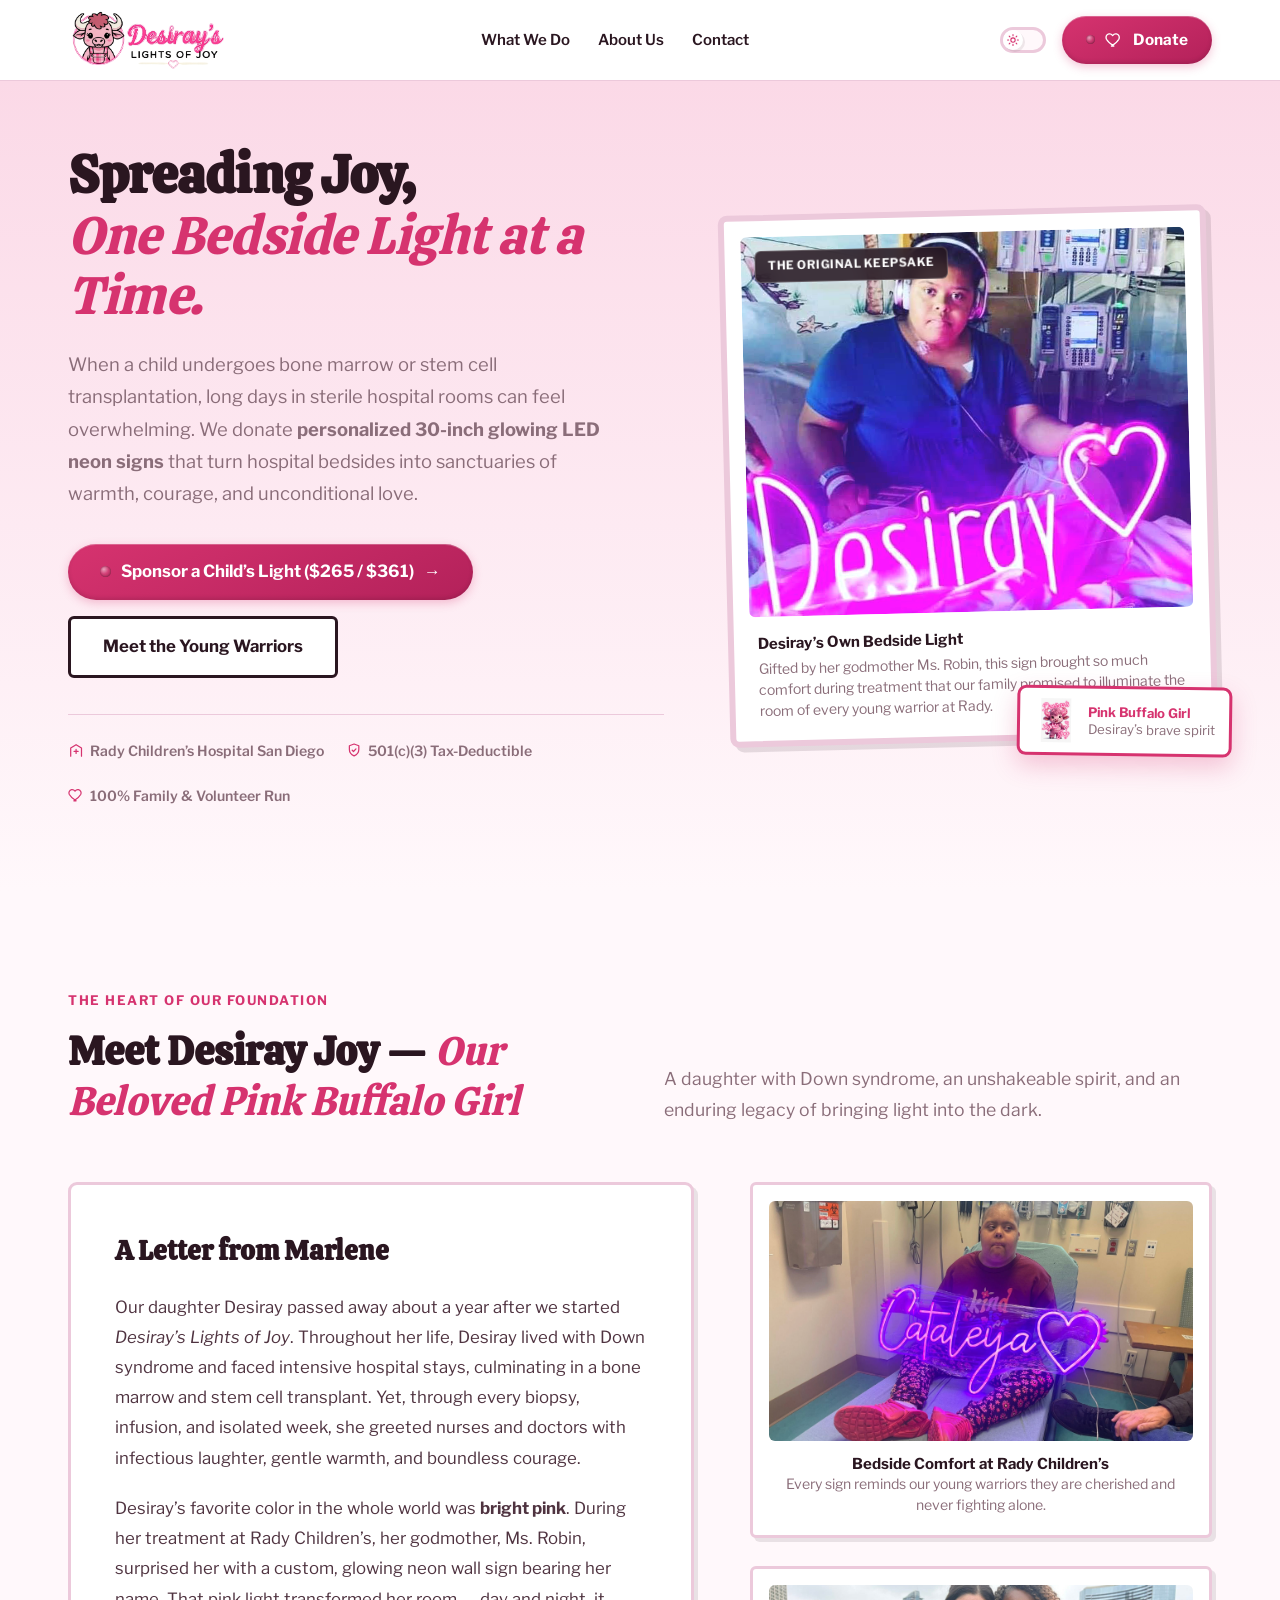
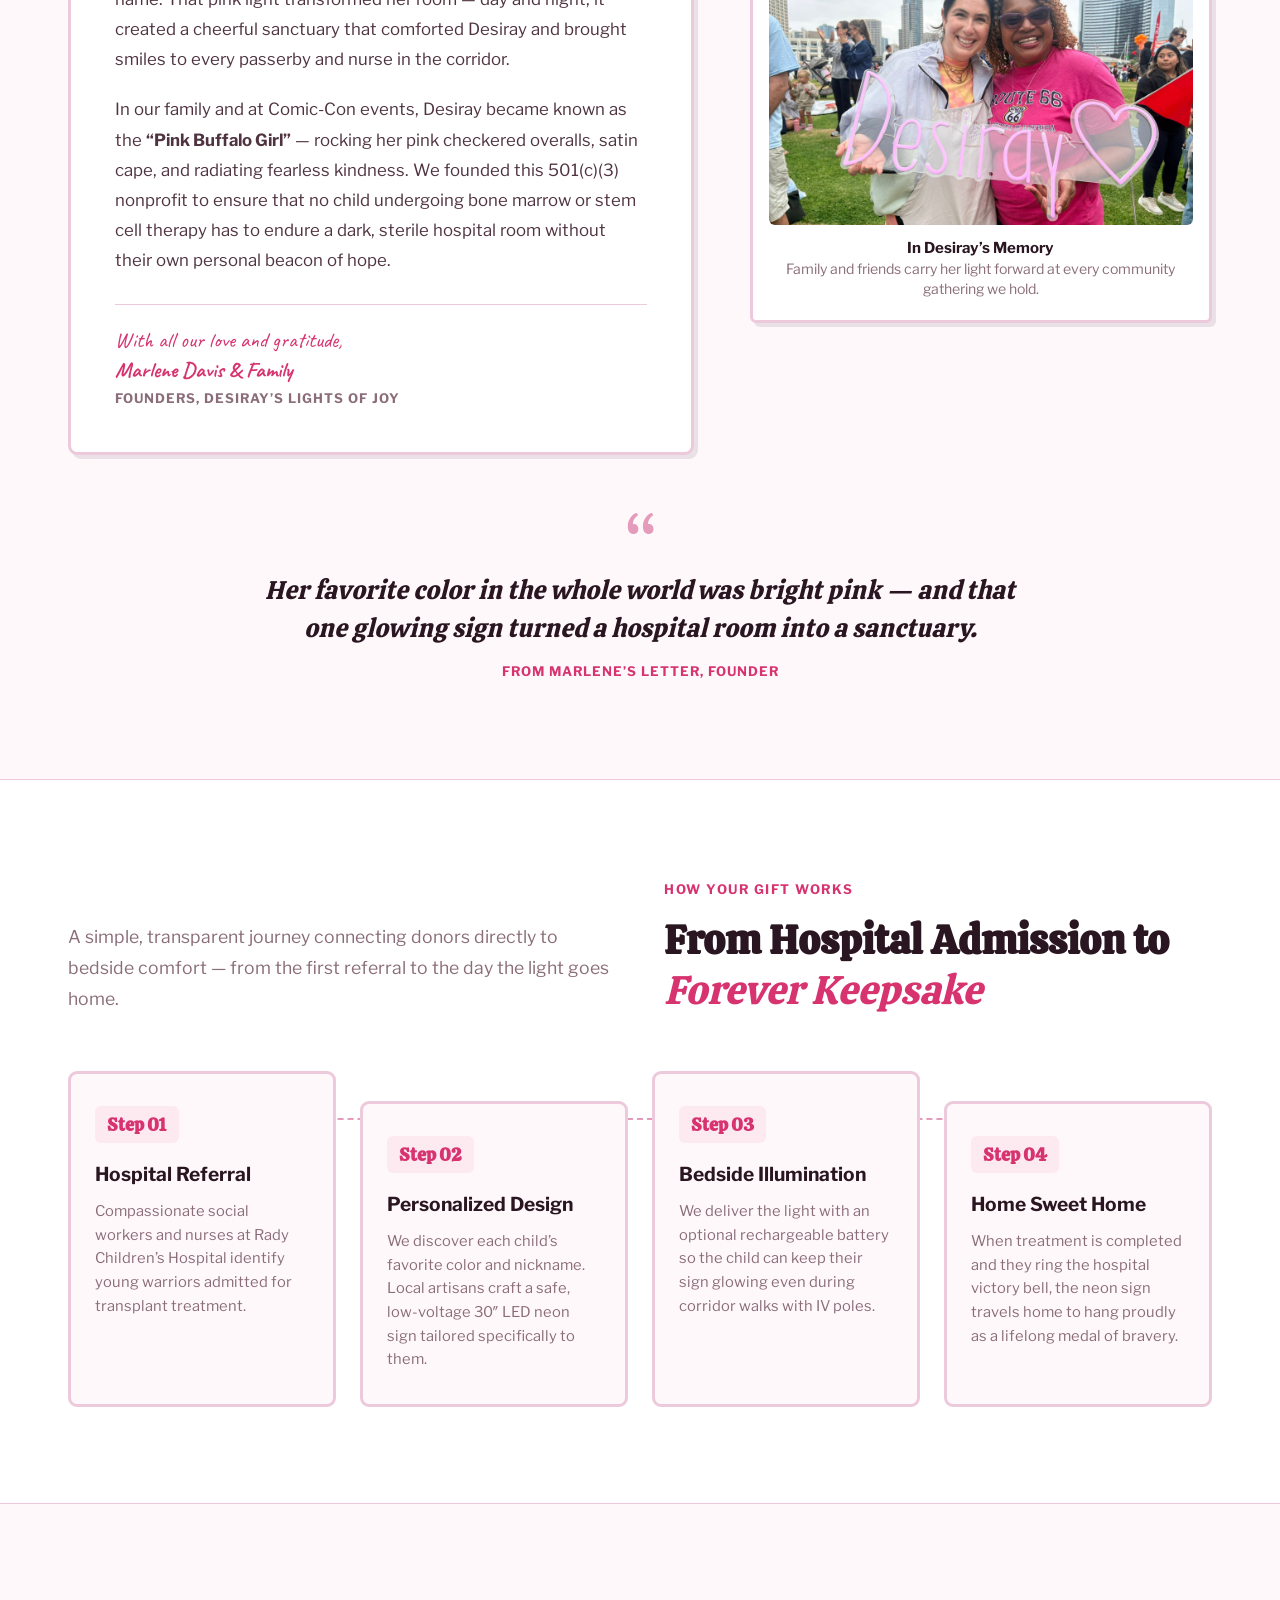
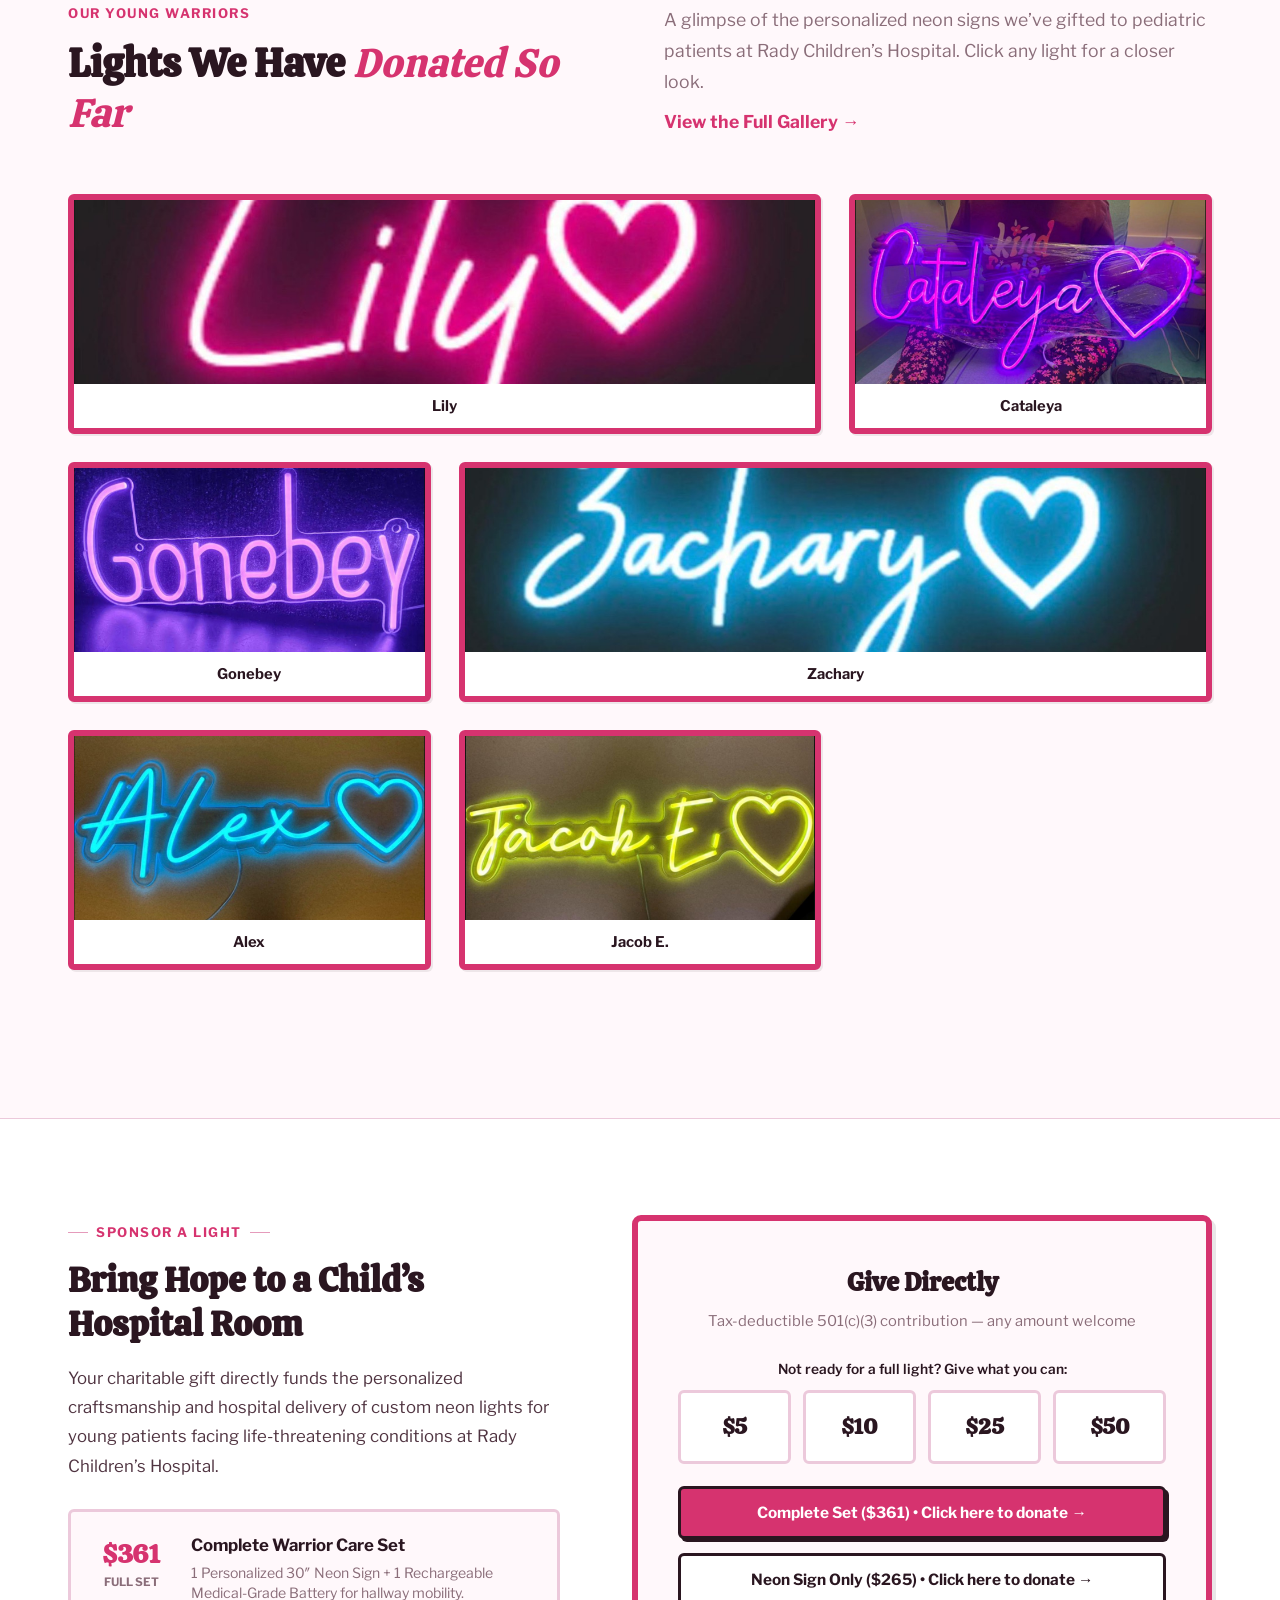
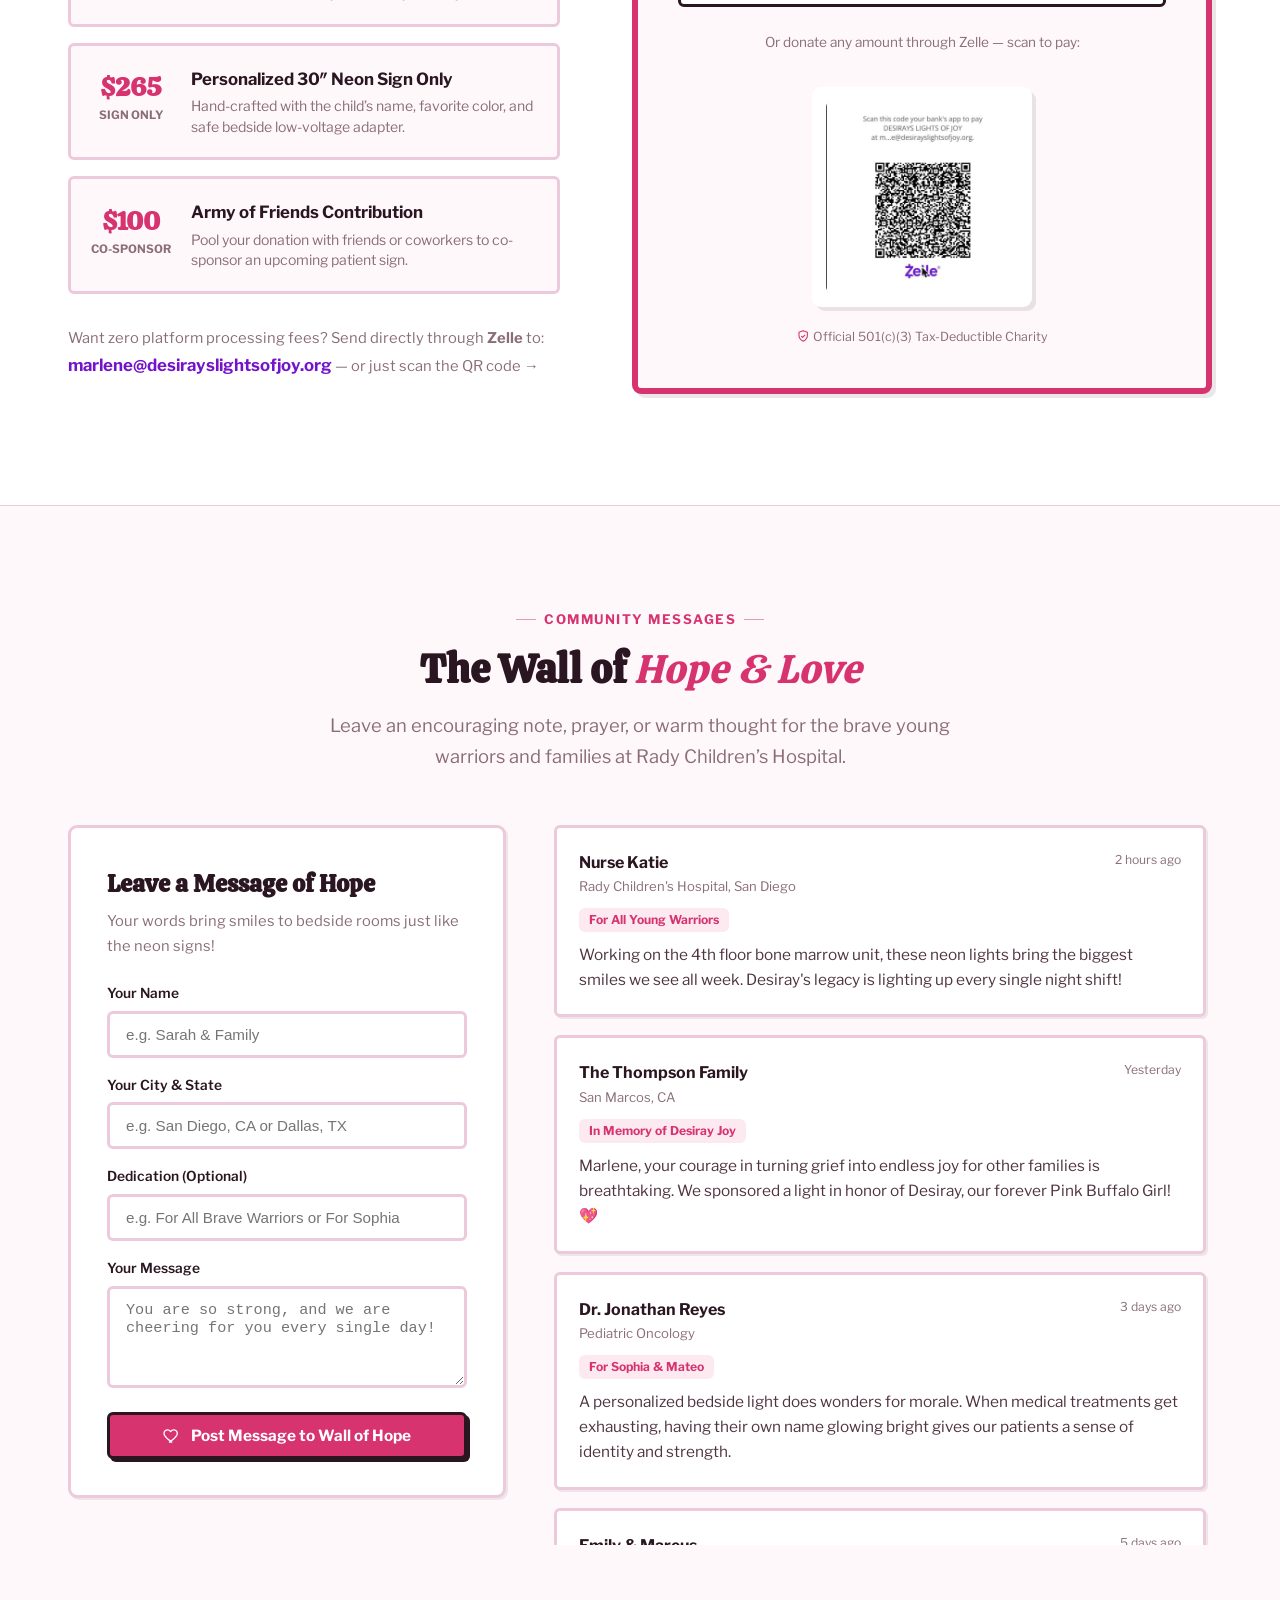
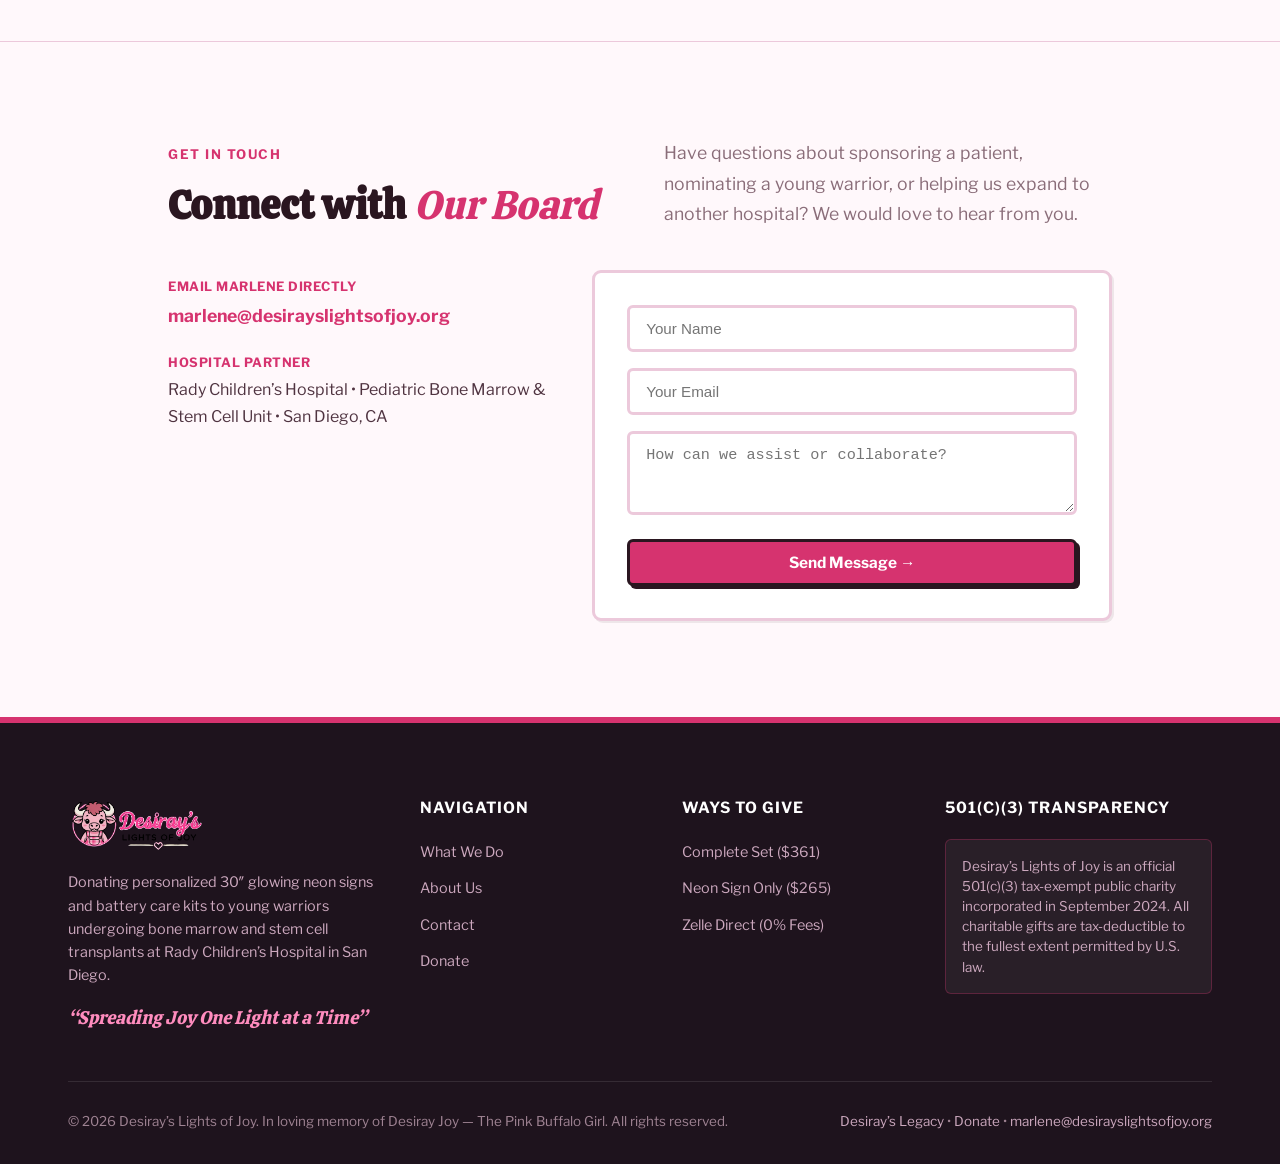
==== commit 8137fcfa: "feat: update tribute images and styling in HTML and CSS assets" ====
--- a/html/index.html
+++ b/html/index.html
@@ -144,7 +144,7 @@
 
           <div class="story-sidebar-photos">
             <div class="photo-polaroid">
-              <img src="assets/images/neon-sign-dark.png" alt="Glowing neon sign of Pink Buffalo Girl">
+              <img src="assets/images/cataleya-bedside-light.png" alt="Cataleya holding her personalized glowing neon sign at her hospital bedside">
               <div class="polaroid-caption">
                 <strong>Bedside Comfort at Rady Children&rsquo;s</strong>
                 Every sign reminds our young warriors they are cherished and never fighting alone.
@@ -152,10 +152,10 @@
             </div>
 
             <div class="photo-polaroid">
-              <img src="assets/images/buffalo-girl-cartoon.png" alt="The Pink Buffalo Girl Character">
+              <img src="assets/images/desiray-tribute-sign.png" alt="Marlene and a loved one smiling while holding a neon sign reading Desiray with a heart">
               <div class="polaroid-caption">
-                <strong>The Pink Buffalo Girl</strong>
-                Inspired by Desiray&rsquo;s love of pink checkered overalls and sweet Down syndrome spirit.
+                <strong>In Desiray&rsquo;s Memory</strong>
+                Family and friends carry her light forward at every community gathering we hold.
               </div>
             </div>
           </div>
--- a/html/style.css
+++ b/html/style.css
@@ -2627,23 +2627,15 @@
   gap: 18px;
 }
 
-.stack-img-1 {
+.tribute-single-img {
   width: 100%;
-  height: 240px;
-  object-fit: cover;
+  height: 420px;
+  object-fit: contain;
+  background: var(--bg-surface);
   border-radius: var(--radius-sm);
   border: var(--border-w) solid var(--border-subtle);
   box-shadow: var(--shadow-card);
-}
-
-.stack-img-2 {
-  width: 100%;
-  height: 220px;
-  object-fit: contain;
-  background: var(--bg-surface);
-  border-radius: var(--radius-sm);
-  border: var(--border-w) solid var(--border-subtle);
-  padding: 16px;
+  padding: 24px;
 }
 
 .about-cta-section {
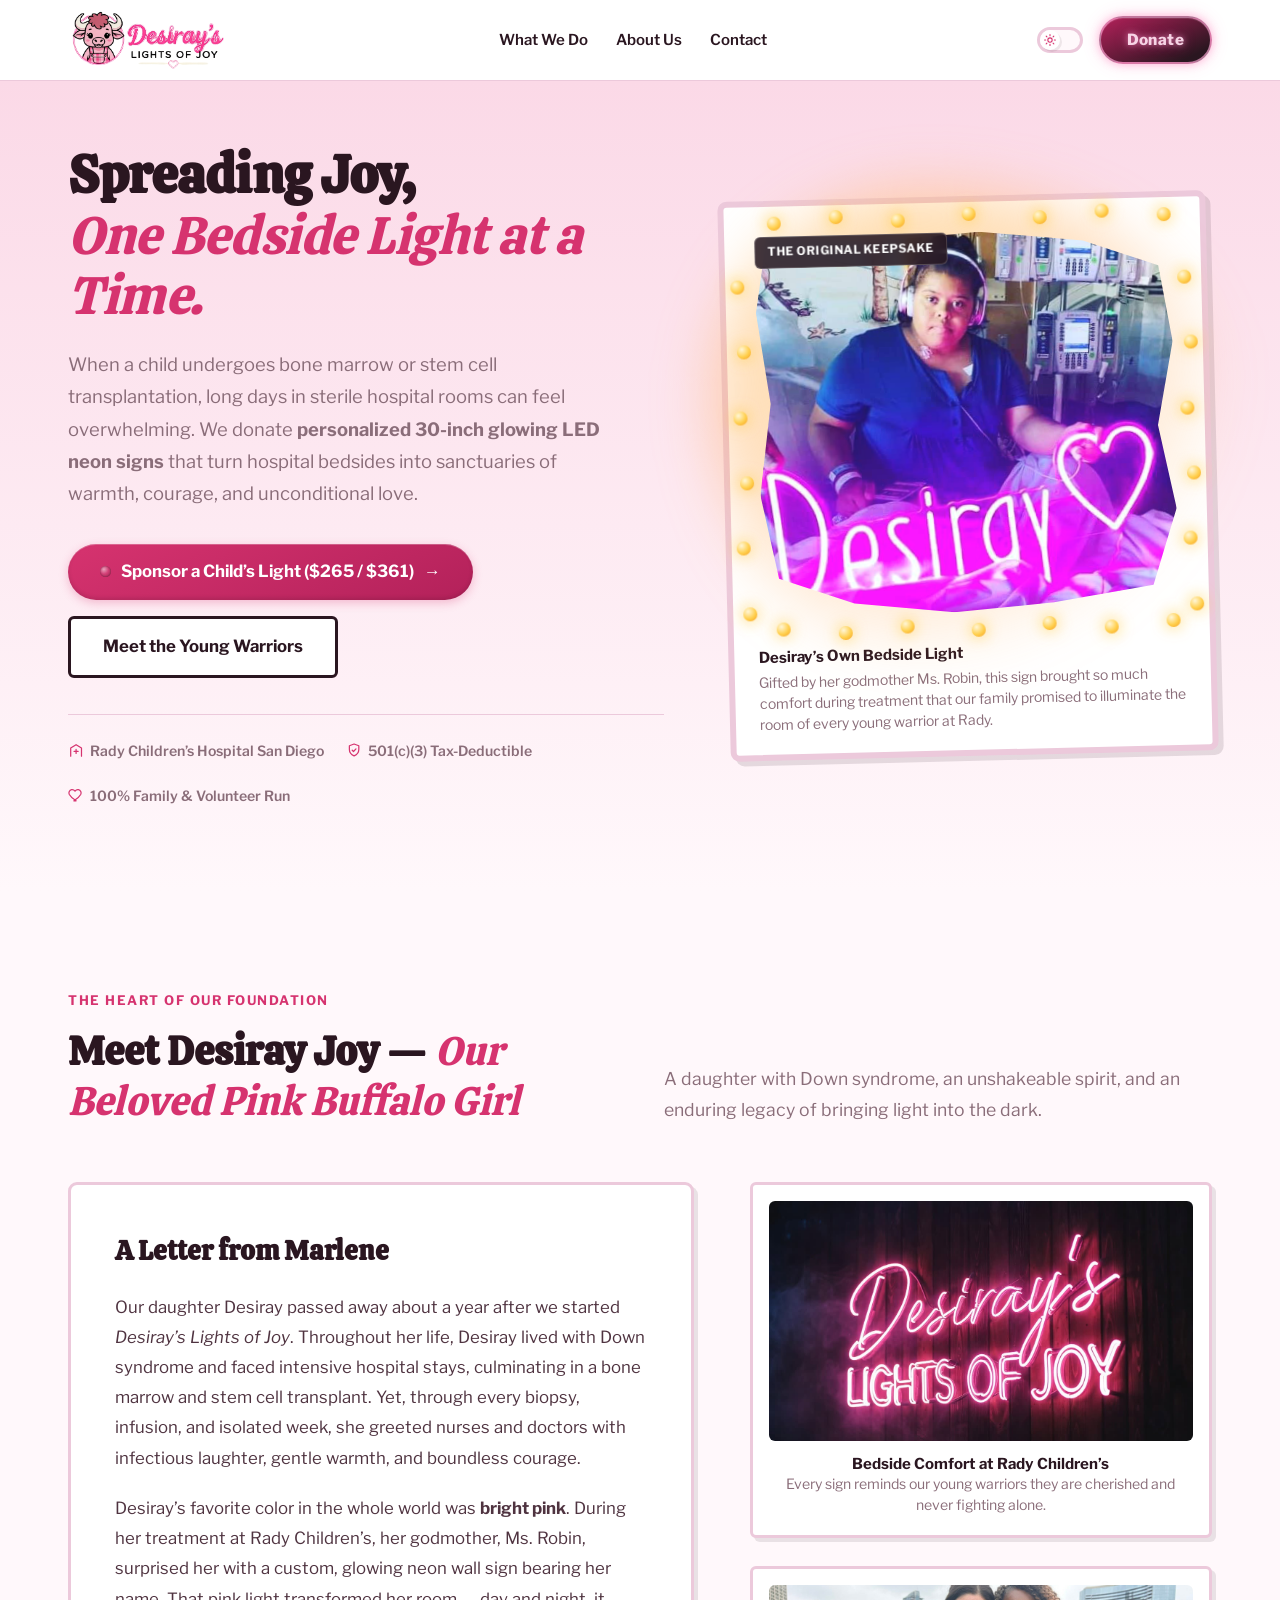
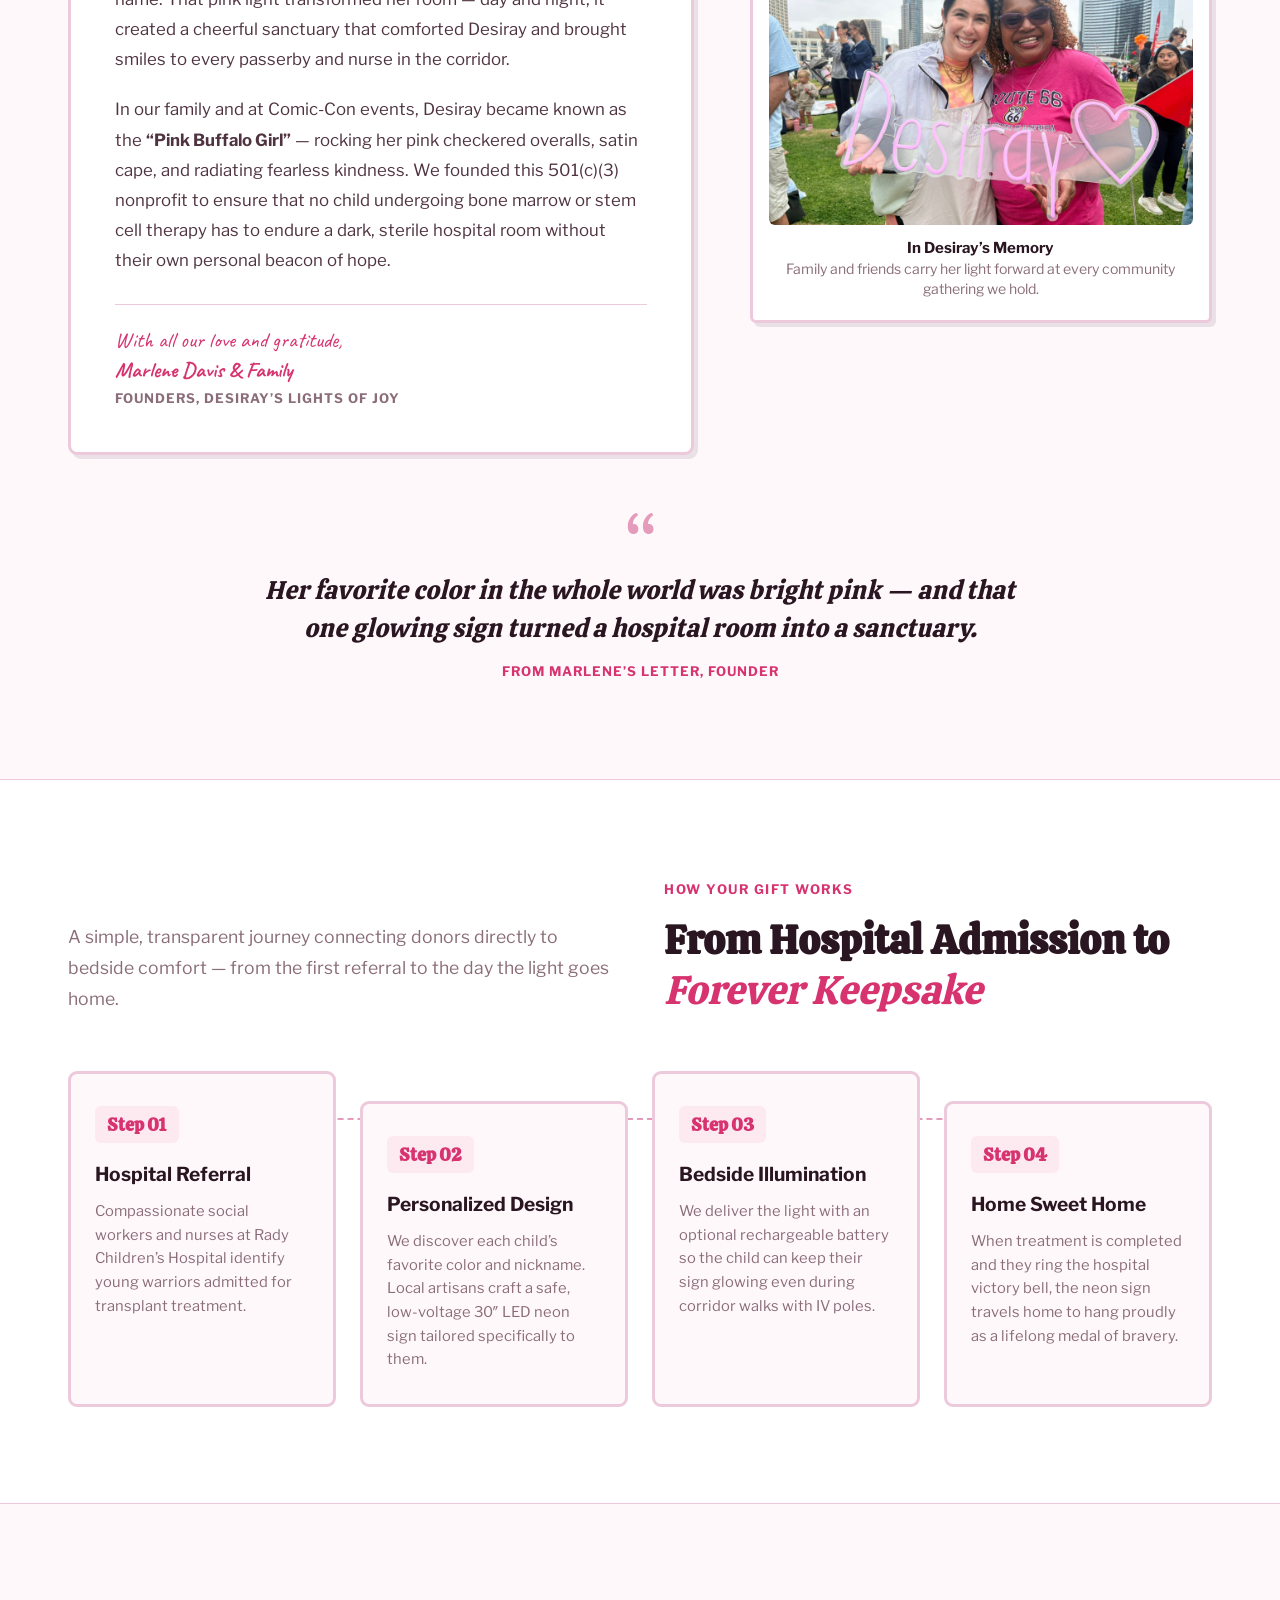
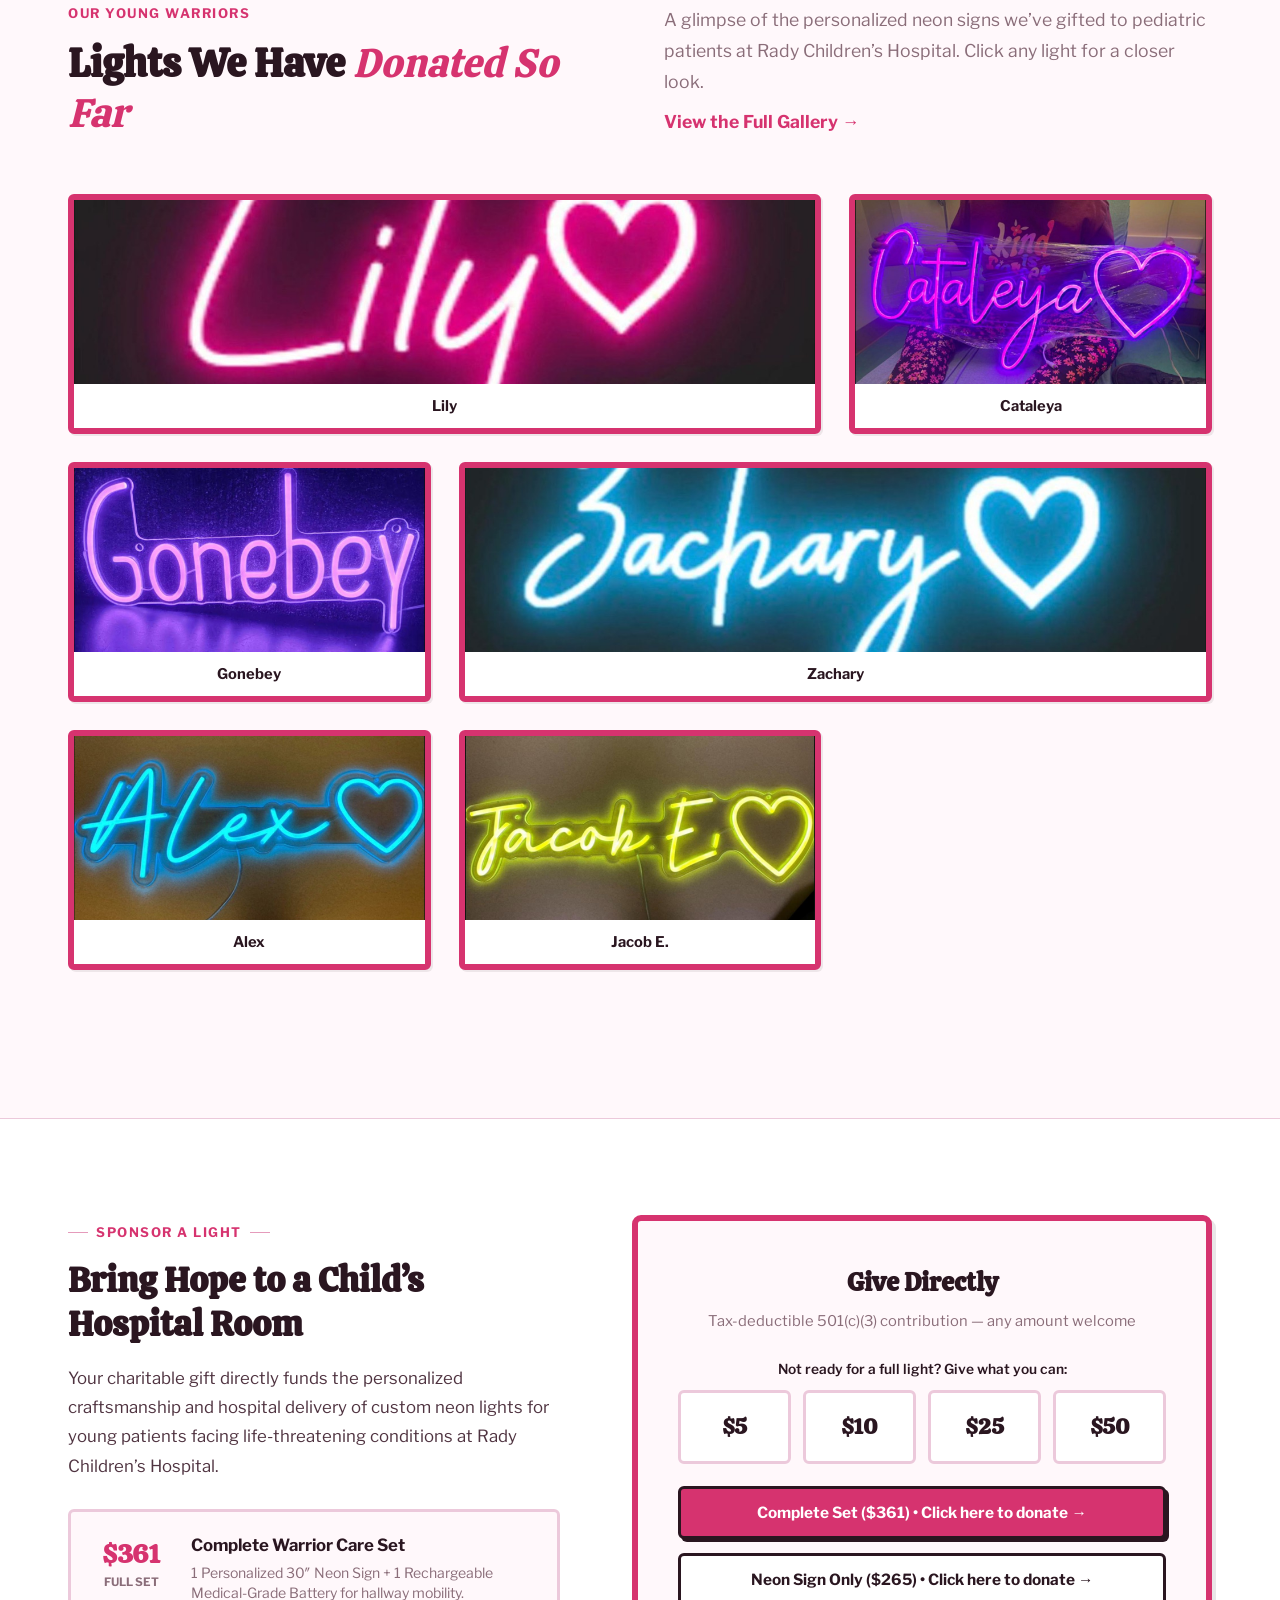
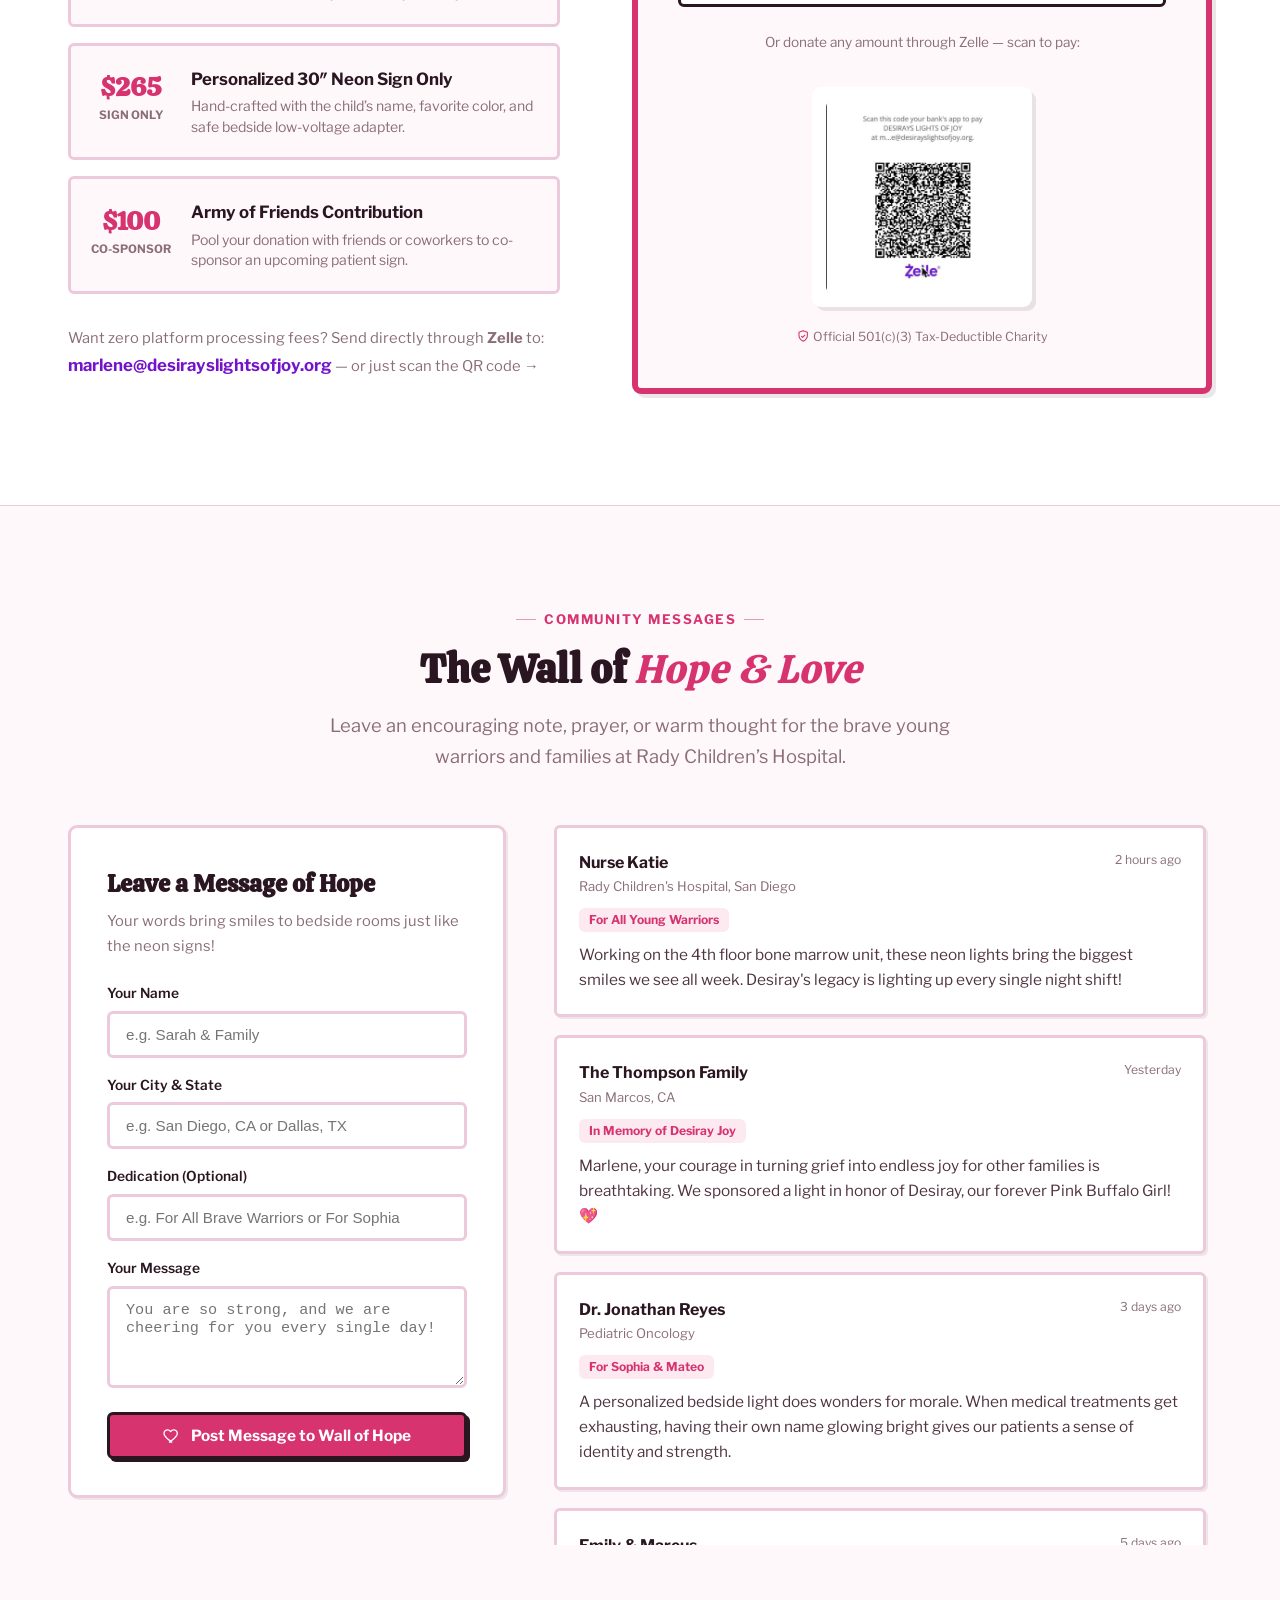
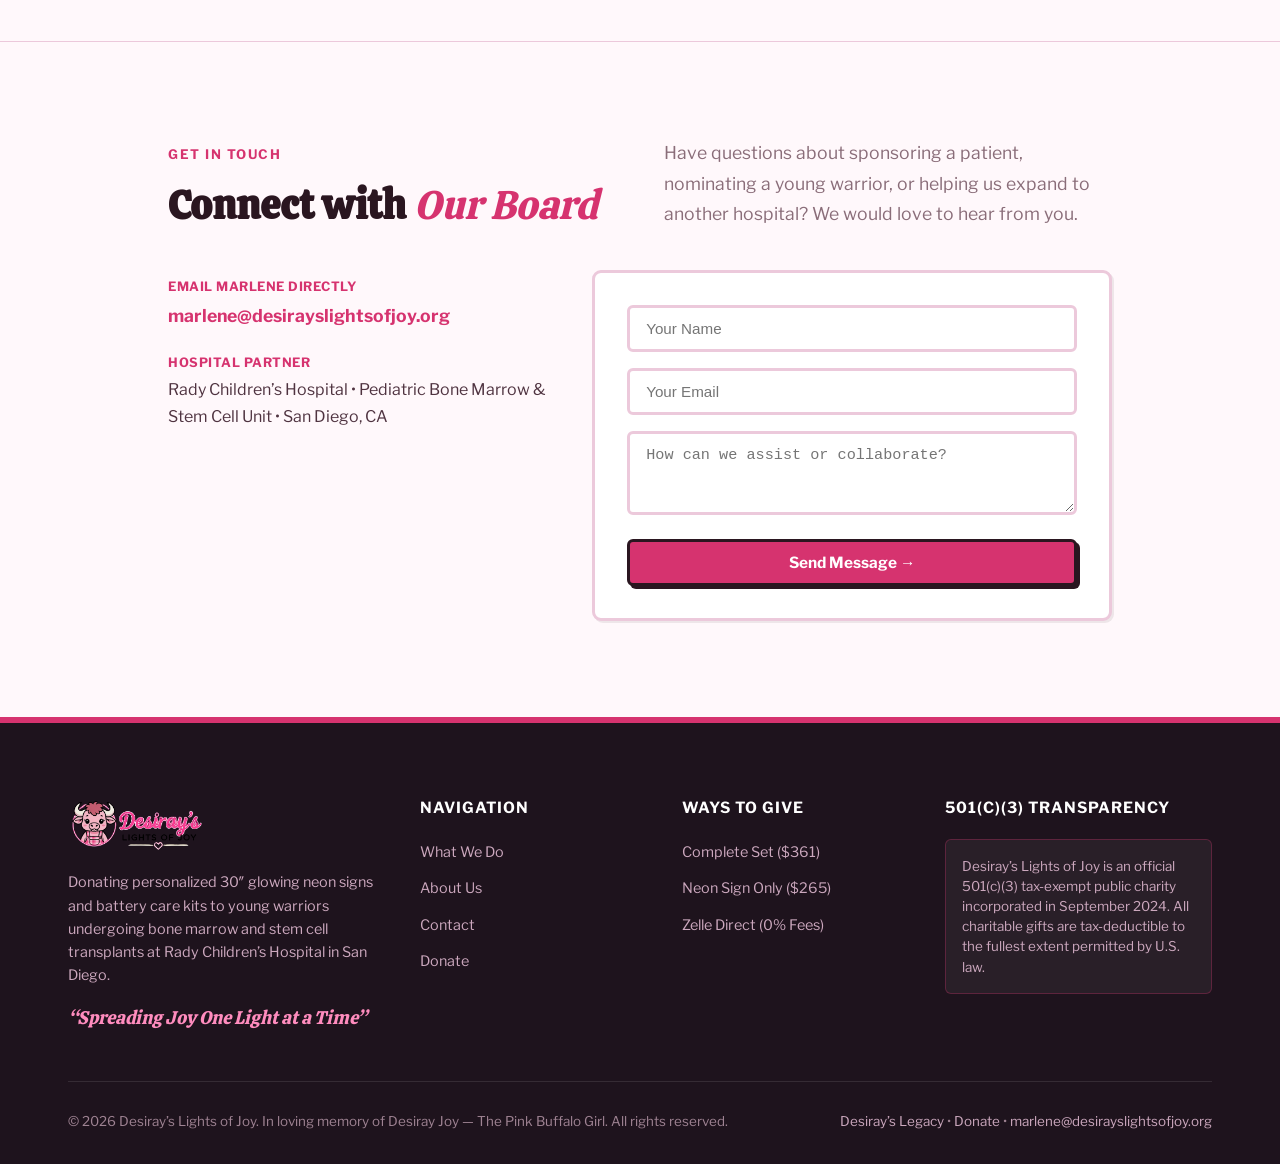
==== commit d8cc1981: "feat: add glowing fairy lights and clip-path effect to hero photo and style header donate button" ====
--- a/html/index.html
+++ b/html/index.html
@@ -33,8 +33,7 @@
             </span>
           </span>
         </button>
-        <a href="/donate" class="btn btn-donate btn-neon-glow" id="headerDonateBtn">
-          <svg class="icon-inline" viewBox="0 0 24 24" aria-hidden="true"><path d="M12 20.5s-7.5-4.6-10-9.3C.6 8 2 4.5 5.4 4c2-.3 3.8.6 5 2.2C11.6 4.6 13.4 3.7 15.4 4c3.4.5 4.8 4 3.4 7.2-2.5 4.7-10 9.3-10 9.3Z"/></svg>
+        <a href="/donate" class="btn btn-header-donate" id="headerDonateBtn">
           <span>Donate</span>
         </a>
         <button class="mobile-menu-toggle" id="menuToggle" aria-label="Toggle Navigation Menu" aria-expanded="false">
@@ -88,21 +87,46 @@
         <div class="hero-visual-frame">
           <div class="hero-photo-card tilt-left">
             <div class="hero-photo-wrapper">
+              <!-- To swap the photo, just change this src -->
               <img src="assets/images/desiray-hospital-bedside.png" alt="Desiray at Rady Children's Hospital with her personalized neon sign and heart light" class="hero-real-img">
               <span class="hero-photo-badge">The Original Keepsake</span>
+
+              <!-- Perimeter fairy lights: decorative, closed loop wrapping the photo's torn-edge frame -->
+              <ul class="hero-fairy-lights" aria-hidden="true">
+                <li class="bulb group-1" style="top:-6px; left:6%;"></li>
+                <li class="bulb group-2" style="top:-11px; left:20%;"></li>
+                <li class="bulb group-3" style="top:-6px; left:34%;"></li>
+                <li class="bulb group-4" style="top:-11px; left:50%;"></li>
+                <li class="bulb group-1" style="top:-6px; left:66%;"></li>
+                <li class="bulb group-2" style="top:-11px; left:80%;"></li>
+                <li class="bulb group-3" style="top:-6px; left:94%;"></li>
+
+                <li class="bulb group-4" style="top:14%; right:-6px;"></li>
+                <li class="bulb group-1" style="top:30%; right:-11px;"></li>
+                <li class="bulb group-2" style="top:46%; right:-6px;"></li>
+                <li class="bulb group-3" style="top:62%; right:-11px;"></li>
+                <li class="bulb group-4" style="top:78%; right:-6px;"></li>
+                <li class="bulb group-1" style="top:94%; right:-11px;"></li>
+
+                <li class="bulb group-2" style="bottom:-6px; left:94%;"></li>
+                <li class="bulb group-3" style="bottom:-11px; left:80%;"></li>
+                <li class="bulb group-4" style="bottom:-6px; left:66%;"></li>
+                <li class="bulb group-1" style="bottom:-11px; left:50%;"></li>
+                <li class="bulb group-2" style="bottom:-6px; left:34%;"></li>
+                <li class="bulb group-3" style="bottom:-11px; left:20%;"></li>
+                <li class="bulb group-4" style="bottom:-6px; left:6%;"></li>
+
+                <li class="bulb group-1" style="top:94%; left:-6px;"></li>
+                <li class="bulb group-2" style="top:78%; left:-11px;"></li>
+                <li class="bulb group-3" style="top:62%; left:-6px;"></li>
+                <li class="bulb group-4" style="top:46%; left:-11px;"></li>
+                <li class="bulb group-1" style="top:30%; left:-6px;"></li>
+                <li class="bulb group-2" style="top:14%; left:-11px;"></li>
+              </ul>
             </div>
             <div class="hero-photo-caption">
               <strong>Desiray&rsquo;s Own Bedside Light</strong>
               Gifted by her godmother Ms. Robin, this sign brought so much comfort during treatment that our family promised to illuminate the room of every young warrior at Rady.
-            </div>
-
-            <!-- Soft illustrated mascot sticker -->
-            <div class="hero-mascot-sticker tilt-right">
-              <img src="assets/images/buffalo-girl-plush.png" alt="The Pink Buffalo Girl" class="sticker-thumb">
-              <div class="sticker-text">
-                <strong>Pink Buffalo Girl</strong>
-                <span>Desiray&rsquo;s brave spirit</span>
-              </div>
             </div>
           </div>
         </div>
--- a/html/style.css
+++ b/html/style.css
@@ -407,6 +407,86 @@
   }
 }
 
+/* Header Donate CTA — a plum neon sign board, already glowing softly so it
+   never gets lost in the header; hovering flips the switch to full power
+   and the word flickers up to a bright, vivid glow, like a real sign. */
+.btn-header-donate {
+  background: linear-gradient(155deg, var(--rose-hover), var(--bg-dark-accent) 85%);
+  border: 2px solid rgba(255, 170, 215, 0.65);
+  border-radius: 999px;
+  padding: 9px 26px;
+  box-shadow:
+    inset 0 1px 0 rgba(255, 255, 255, 0.1),
+    0 0 8px rgba(255, 79, 160, 0.35),
+    0 0 18px rgba(255, 79, 160, 0.2);
+  transition:
+    border-color var(--trans-smooth),
+    box-shadow var(--trans-smooth),
+    transform var(--trans-smooth);
+}
+
+.btn-header-donate span {
+  color: rgba(255, 225, 240, 0.92);
+  font-weight: 800;
+  letter-spacing: 0.4px;
+  text-shadow:
+    0 0 6px rgba(255, 159, 208, 0.7),
+    0 0 14px rgba(255, 79, 160, 0.4);
+  transition:
+    color var(--trans-smooth),
+    text-shadow var(--trans-smooth);
+}
+
+.btn-header-donate:hover {
+  transform: translateY(-1px);
+  border-color: #ff5aa8;
+  box-shadow:
+    inset 0 1px 0 rgba(255, 255, 255, 0.1),
+    0 0 10px rgba(255, 79, 160, 0.5),
+    0 0 26px rgba(255, 79, 160, 0.3);
+  animation: header-donate-border-breathe 2.4s ease-in-out 0.45s infinite;
+}
+
+.btn-header-donate:hover span {
+  color: #ffffff;
+  text-shadow:
+    0 0 4px #ffffff,
+    0 0 10px #ff9fd0,
+    0 0 22px rgba(255, 79, 160, 0.95),
+    0 0 40px rgba(214, 51, 111, 0.7),
+    0 0 60px rgba(255, 79, 160, 0.4);
+  animation:
+    led-flicker-on 0.45s linear 1,
+    led-bulb-breathe 2.4s ease-in-out 0.45s infinite;
+}
+
+.btn-header-donate:active {
+  transform: translateY(0);
+}
+
+@keyframes header-donate-border-breathe {
+  0%,
+  100% {
+    box-shadow:
+      inset 0 1px 0 rgba(255, 255, 255, 0.06),
+      0 0 10px rgba(255, 79, 160, 0.5),
+      0 0 26px rgba(255, 79, 160, 0.3);
+  }
+  50% {
+    box-shadow:
+      inset 0 1px 0 rgba(255, 255, 255, 0.06),
+      0 0 16px rgba(255, 79, 160, 0.7),
+      0 0 40px rgba(255, 79, 160, 0.5);
+  }
+}
+
+@media (prefers-reduced-motion: reduce) {
+  .btn-header-donate:hover,
+  .btn-header-donate:hover span {
+    animation: none;
+  }
+}
+
 .btn-secondary {
   background-color: var(--bg-surface);
   color: var(--text-headline);
@@ -721,15 +801,52 @@
 
 .hero-photo-wrapper {
   position: relative;
-  border-radius: var(--radius-sm);
-  overflow: hidden;
-  background: #24141e;
+  /* room for the fairy lights to sit just outside the photo's edge */
+  padding: 14px;
+}
+
+/* Warm watercolor/blob glow bleeding out from behind the photo */
+.hero-photo-wrapper::before {
+  content: "";
+  position: absolute;
+  inset: -8%;
+  z-index: 0;
+  /* 🎨 Customize the glow color here */
+  background: radial-gradient(
+    circle at 38% 32%,
+    rgba(255, 196, 94, 0.55) 0%,
+    rgba(255, 158, 62, 0.32) 45%,
+    rgba(255, 158, 62, 0) 75%
+  );
+  border-radius: 42% 58% 60% 40% / 45% 45% 55% 55%;
+  filter: blur(28px);
+  animation: blobGlowPulse 6s ease-in-out infinite;
+}
+
+[data-theme="dark"] .hero-photo-wrapper::before {
+  background: radial-gradient(
+    circle at 38% 32%,
+    rgba(255, 186, 94, 0.45) 0%,
+    rgba(255, 140, 50, 0.3) 45%,
+    rgba(255, 140, 50, 0) 75%
+  );
 }
 
 .hero-real-img {
+  position: relative;
+  z-index: 2;
+  display: block;
   width: 100%;
   height: 380px;
   object-fit: cover;
+  /* Organic torn-paper / brush-stroke mask — tweak these points to reshape the tear */
+  clip-path: polygon(
+    3% 0%, 28% 2%, 54% 0%, 79% 3%, 97% 10%,
+    100% 30%, 96% 52%, 100% 74%, 94% 94%,
+    70% 98%, 46% 100%, 22% 97%, 4% 90%,
+    0% 68%, 3% 44%, 0% 20%
+  );
+  filter: drop-shadow(3px 4px 0 rgba(42, 22, 32, 0.14));
   transition: transform var(--trans-smooth);
 }
 
@@ -739,6 +856,7 @@
 
 .hero-photo-badge {
   position: absolute;
+  z-index: 4;
   top: 14px;
   left: 14px;
   background: rgba(36, 20, 30, 0.85);
@@ -753,6 +871,77 @@
   border: 1px solid rgba(255, 255, 255, 0.2);
 }
 
+/* ---- Perimeter Fairy Lights (closed loop around the photo) ---- */
+.hero-fairy-lights {
+  position: absolute;
+  inset: 0;
+  z-index: 3;
+  margin: 0;
+  padding: 0;
+  list-style: none;
+  pointer-events: none;
+}
+
+.bulb {
+  position: absolute;
+  width: clamp(8px, 1.6vw, 14px);
+  height: clamp(8px, 1.6vw, 14px);
+  border-radius: 50%;
+  /* 🎨 Customize the bulb color here */
+  background: radial-gradient(
+    circle at 35% 30%,
+    #fff6d8 0%,
+    var(--light-color, #ffcf4d) 55%,
+    #f59b1d 100%
+  );
+  filter: drop-shadow(0 0 8px var(--light-glow, rgba(255, 200, 50, 0.85)));
+  /* ⏱️ Customize twinkle speed per group below */
+  animation: twinkle var(--twinkle-dur, 1.8s) ease-in-out infinite;
+  animation-delay: var(--twinkle-delay, 0s);
+}
+
+/* 4 staggered groups so the string twinkles like fireflies, not all at once */
+.bulb.group-1 {
+  --twinkle-dur: 1.2s;
+  --twinkle-delay: 0s;
+}
+.bulb.group-2 {
+  --twinkle-dur: 1.8s;
+  --twinkle-delay: 0.4s;
+}
+.bulb.group-3 {
+  --twinkle-dur: 2.5s;
+  --twinkle-delay: 0.9s;
+}
+.bulb.group-4 {
+  --twinkle-dur: 2.1s;
+  --twinkle-delay: 1.3s;
+}
+
+@keyframes twinkle {
+  0%,
+  100% {
+    opacity: 0.35;
+    filter: drop-shadow(0 0 4px var(--light-glow, rgba(255, 200, 50, 0.5)));
+  }
+  50% {
+    opacity: 1;
+    filter: drop-shadow(0 0 10px var(--light-glow, rgba(255, 200, 50, 0.95)));
+  }
+}
+
+@keyframes blobGlowPulse {
+  0%,
+  100% {
+    opacity: 0.85;
+    transform: scale(1);
+  }
+  50% {
+    opacity: 1;
+    transform: scale(1.04);
+  }
+}
+
 .hero-photo-caption {
   padding: 16px 8px 4px;
   font-size: 0.88rem;
@@ -765,41 +954,6 @@
   display: block;
   font-size: 0.94rem;
   margin-bottom: 2px;
-}
-
-/* Floating mascot sticker (authentic character badge) */
-.hero-mascot-sticker {
-  position: absolute;
-  bottom: -24px;
-  right: -20px;
-  background: var(--bg-surface);
-  border: var(--border-w) solid var(--rose-primary);
-  border-radius: var(--radius-md);
-  padding: 10px 14px;
-  box-shadow: 0 10px 24px rgba(214, 51, 111, 0.25);
-  display: flex;
-  align-items: center;
-  gap: 10px;
-}
-
-.sticker-thumb {
-  width: 44px;
-  height: 44px;
-  object-fit: contain;
-}
-
-.sticker-text {
-  font-size: 0.82rem;
-  line-height: 1.3;
-}
-
-.sticker-text strong {
-  display: block;
-  color: var(--rose-primary);
-}
-
-.sticker-text span {
-  color: var(--text-muted);
 }
 
 /* ==========================================================================
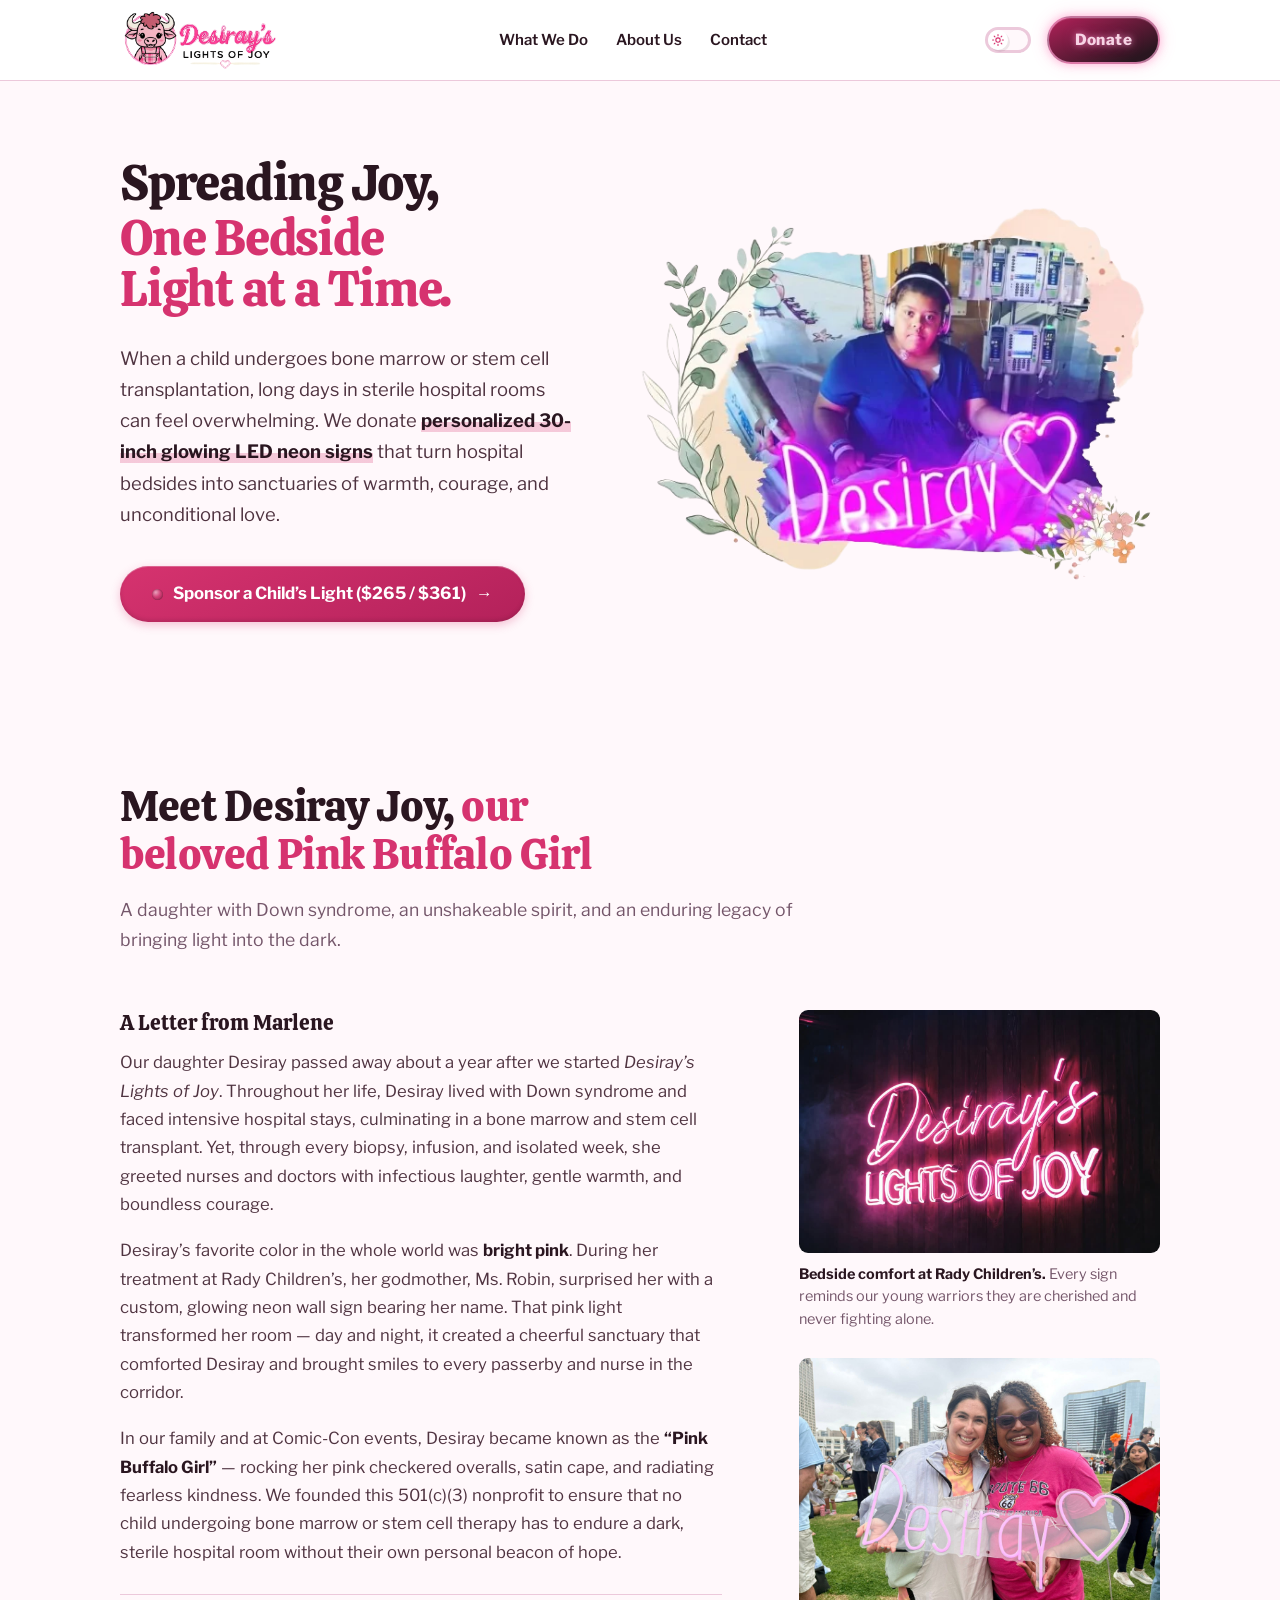
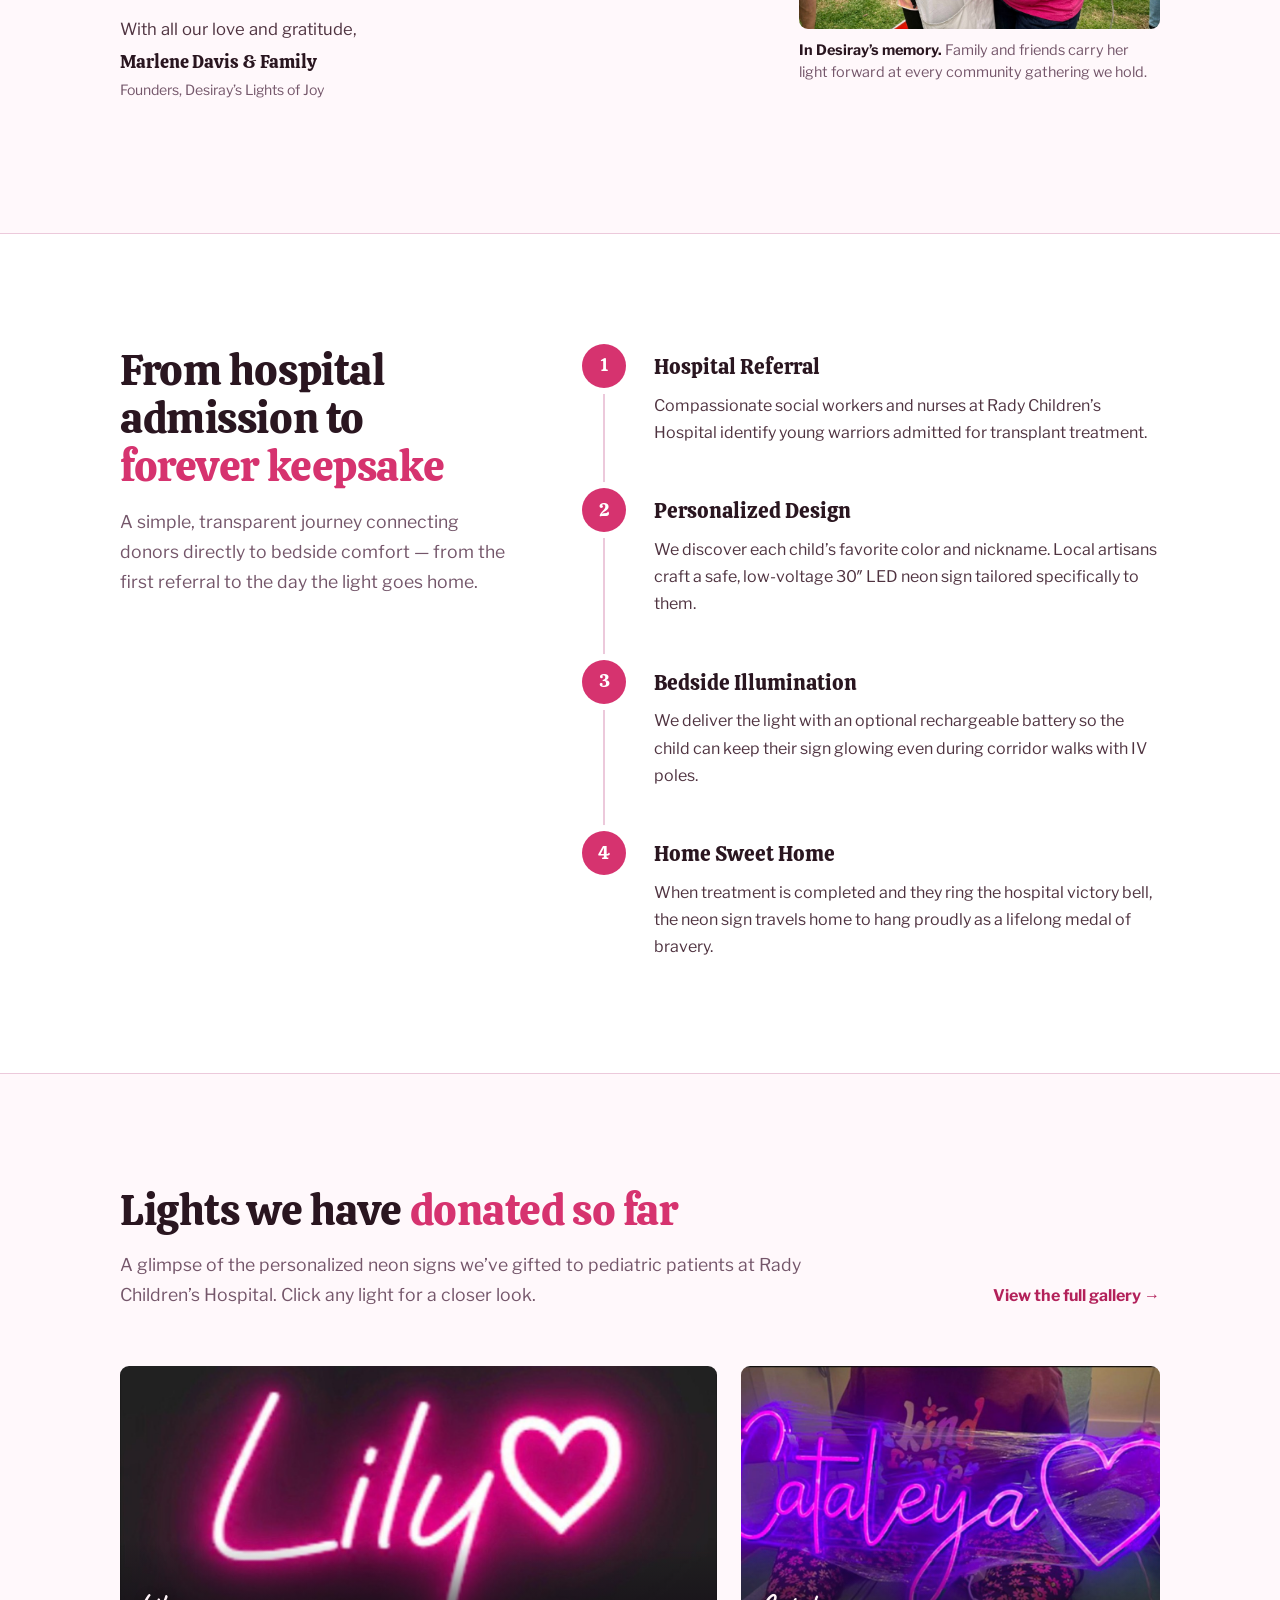
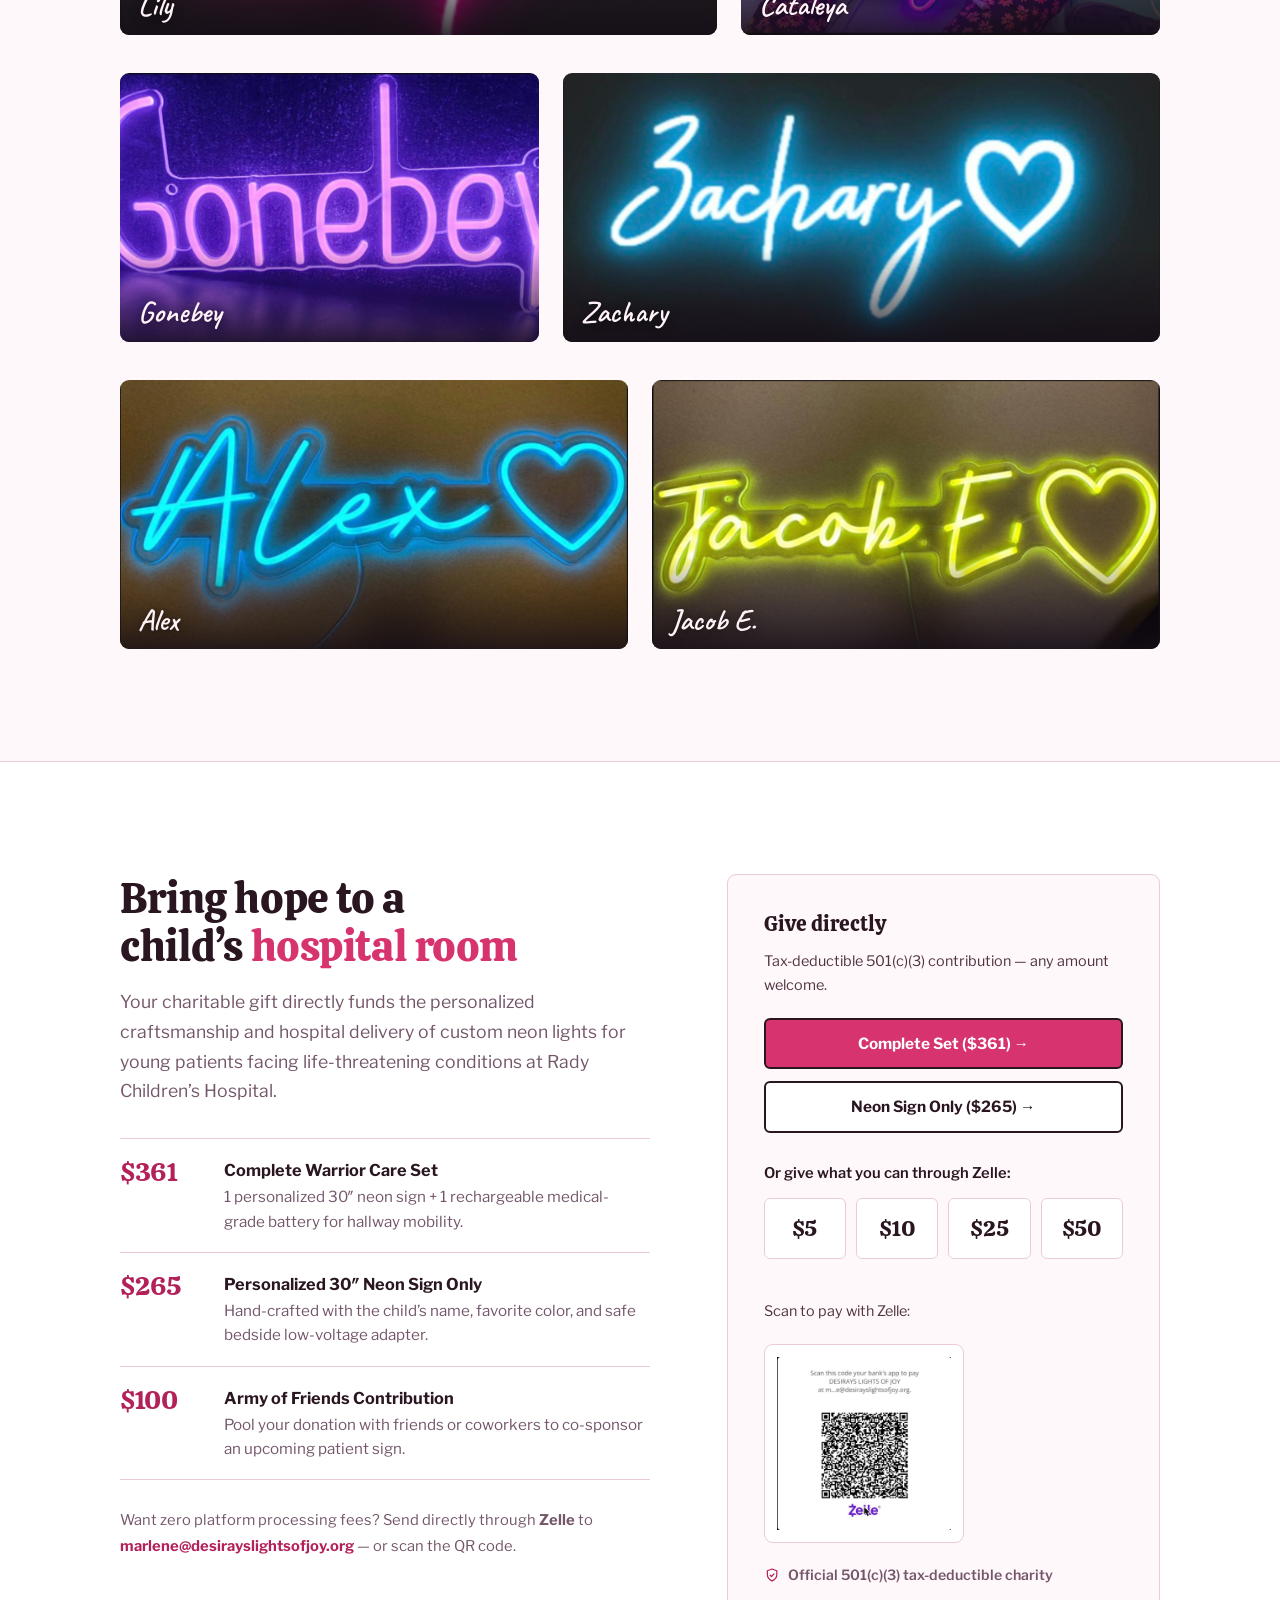
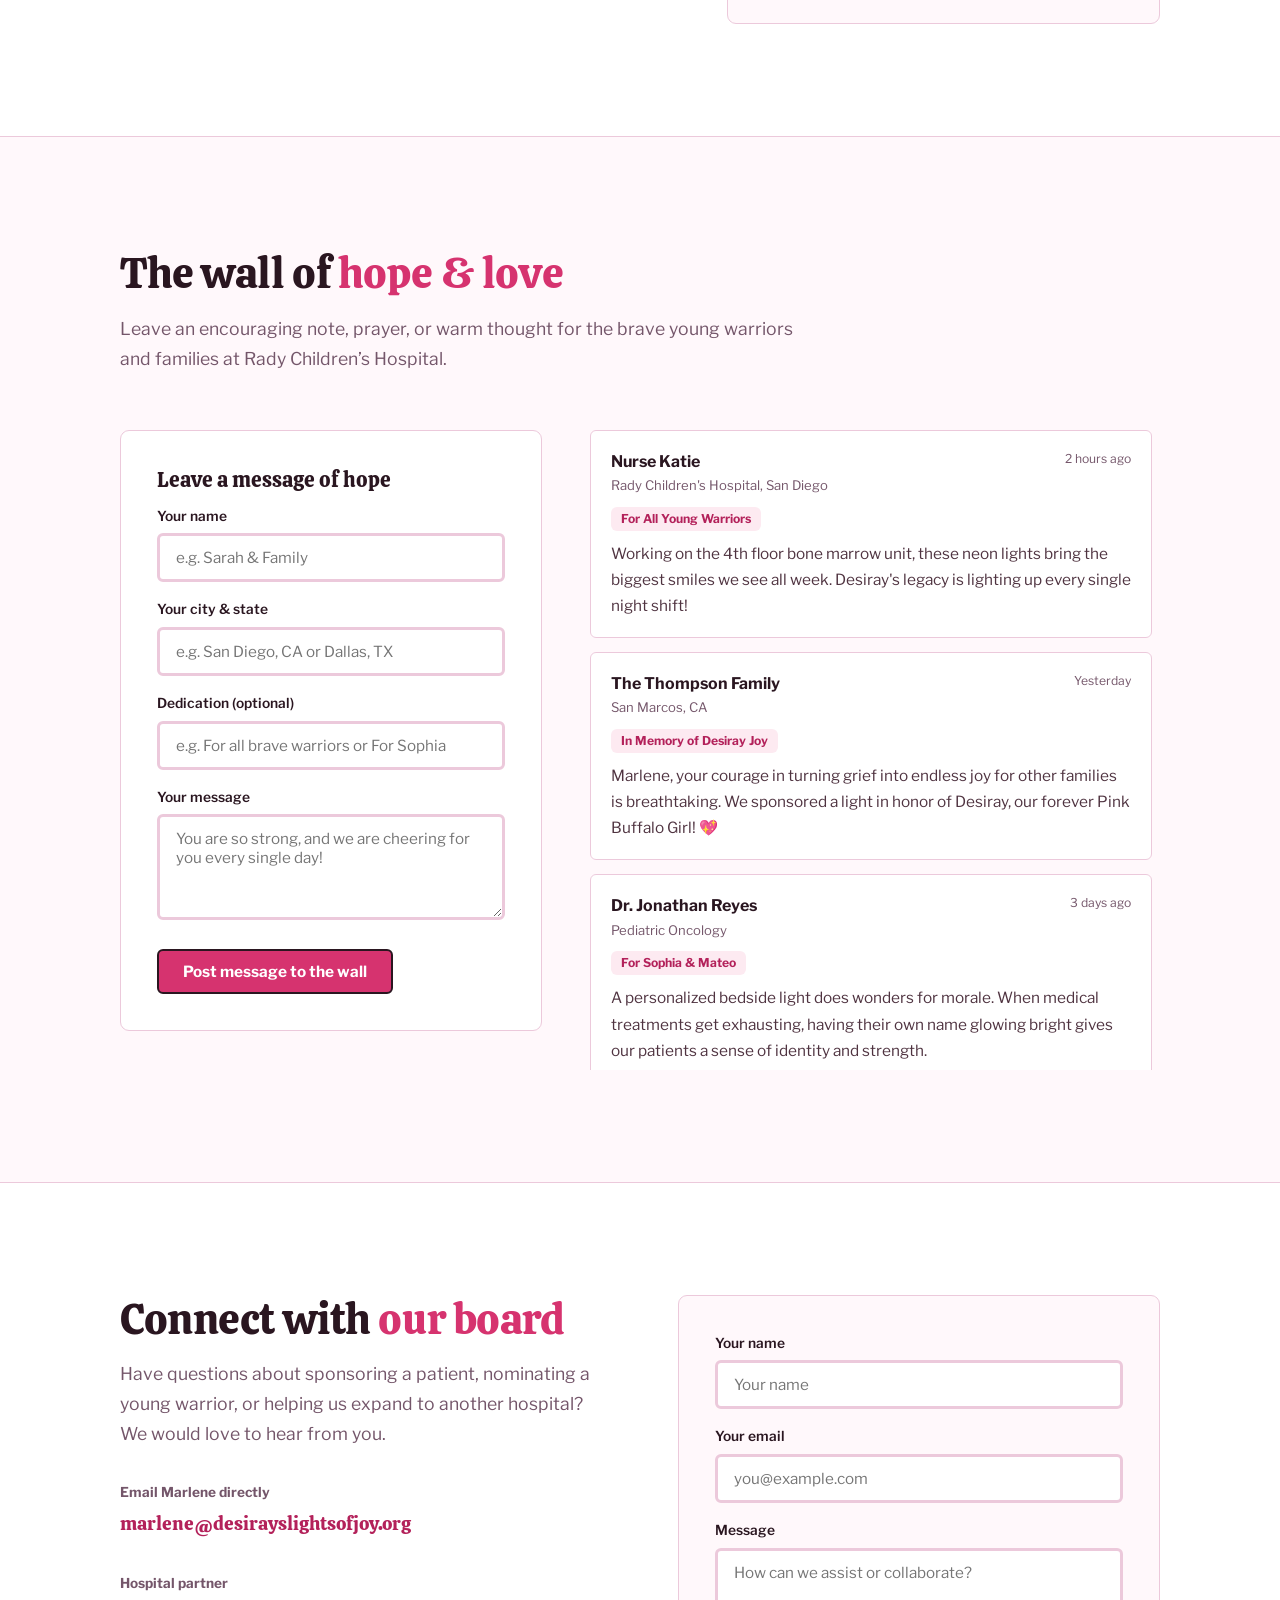
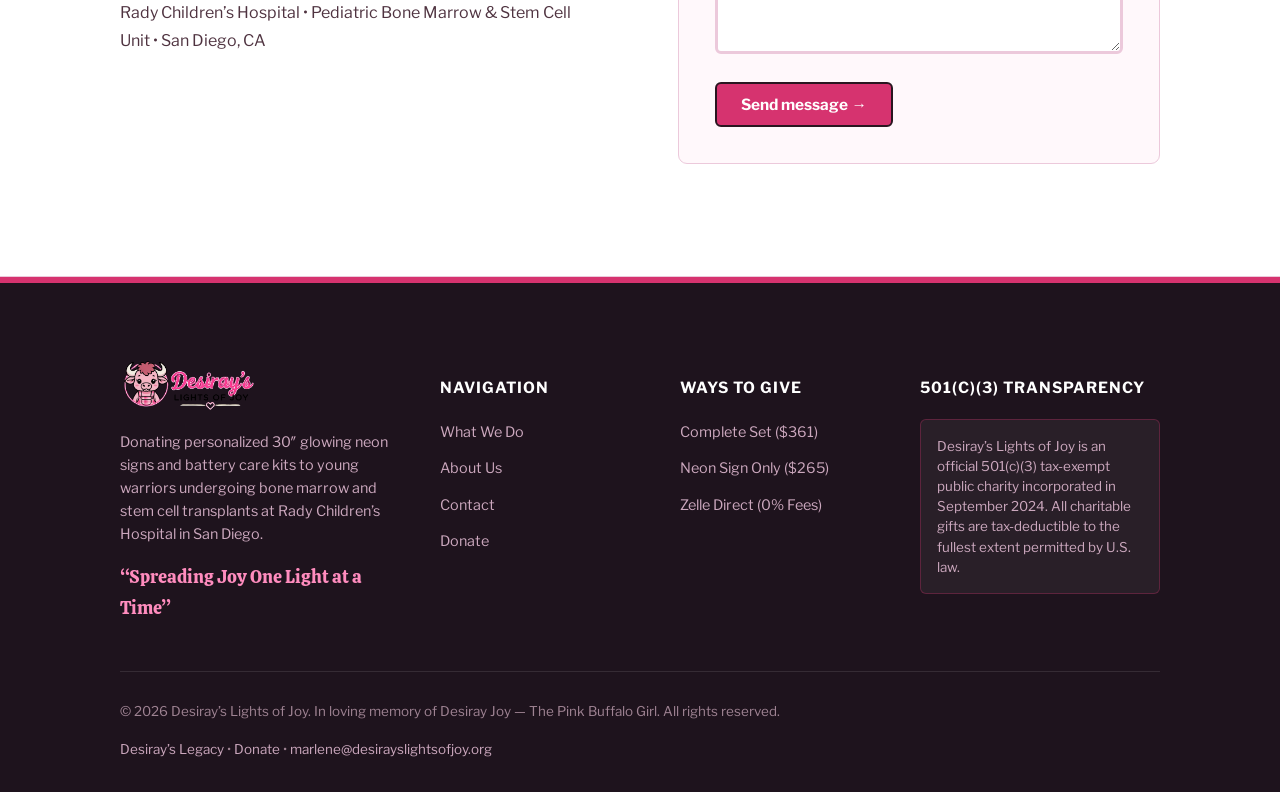
==== commit a7d7ffbb: "Refactor "What We Do" page: update styles, improve accessibility, and enhance gallery functionality" ====
--- a/html/index.html
+++ b/html/index.html
@@ -5,9 +5,23 @@
   <meta name="viewport" content="width=device-width, initial-scale=1.0">
   <title>Desiray's Lights of Joy | Spreading Joy One Light at a Time</title>
   <meta name="description" content="A 501(c)(3) nonprofit donating personalized 30-inch glowing neon signs and battery care kits to brave young warriors undergoing bone marrow and stem cell transplants at Rady Children's Hospital in San Diego.">
-  <link rel="stylesheet" href="style.css">
+  <link rel="preload" href="assets/images/hero-banner.webp" as="image" type="image/webp" fetchpriority="high">
+  <link rel="preconnect" href="https://fonts.googleapis.com">
+  <link rel="preconnect" href="https://fonts.gstatic.com" crossorigin>
+  <link rel="stylesheet" href="https://fonts.googleapis.com/css2?family=Calistoga&family=Caveat:wght@500;600;700&family=Libre+Franklin:wght@400;500;600;700;800&display=swap">
+  <link rel="stylesheet" href="assets/css/style.css">
+  <link rel="stylesheet" href="assets/css/home.css">
 </head>
-<body data-theme="light">
+<body class="home" data-theme="light">
+
+  <!-- Shared icon glyphs (drawn once, referenced with <use>) -->
+  <svg class="icon-sprite" width="0" height="0" aria-hidden="true" focusable="false">
+    <symbol id="i-hospital" viewBox="0 0 24 24"><path d="M4 21V9l8-5 8 5v12"/><path d="M12 11v6M9 14h6"/></symbol>
+    <symbol id="i-shield" viewBox="0 0 24 24"><path d="M12 3 5 5.5V11c0 4.5 3 7.7 7 9.5 4-1.8 7-5 7-9.5V5.5L12 3Z"/><path d="M9.2 12.2l1.9 1.9 3.7-3.9"/></symbol>
+    <symbol id="i-heart" viewBox="0 0 24 24"><path d="M12 20.5s-7.5-4.6-10-9.3C.6 8 2 4.5 5.4 4c2-.3 3.8.6 5 2.2C11.6 4.6 13.4 3.7 15.4 4c3.4.5 4.8 4 3.4 7.2-2.5 4.7-10 9.3-10 9.3Z"/></symbol>
+  </svg>
+
+  <a class="skip-link" href="#main">Skip to content</a>
 
   <!-- NAVIGATION HEADER -->
   <header class="site-header" id="header">
@@ -45,7 +59,7 @@
     </div>
   </header>
 
-  <main>
+  <main id="main">
     <!-- HERO SECTION -->
     <section class="hero-section" id="hero">
       <div class="container hero-grid">
@@ -62,356 +76,199 @@
               <span>Sponsor a Child&rsquo;s Light ($265 / $361)</span>
               <span>&rarr;</span>
             </a>
-            <a href="#gallery" class="btn btn-secondary btn-large">
-              <span>Meet the Young Warriors</span>
-            </a>
-          </div>
-
-          <div class="hero-trust-bar">
-            <div class="trust-item">
-              <svg class="icon-inline" viewBox="0 0 24 24" aria-hidden="true"><path d="M4 21V9l8-5 8 5v12"/><path d="M12 11v6M9 14h6"/></svg>
-              <span>Rady Children&rsquo;s Hospital San Diego</span>
-            </div>
-            <div class="trust-item">
-              <svg class="icon-inline" viewBox="0 0 24 24" aria-hidden="true"><path d="M12 3 5 5.5V11c0 4.5 3 7.7 7 9.5 4-1.8 7-5 7-9.5V5.5L12 3Z"/><path d="M9.2 12.2l1.9 1.9 3.7-3.9"/></svg>
-              <span>501(c)(3) Tax-Deductible</span>
-            </div>
-            <div class="trust-item">
-              <svg class="icon-inline" viewBox="0 0 24 24" aria-hidden="true"><path d="M12 20.5s-7.5-4.6-10-9.3C.6 8 2 4.5 5.4 4c2-.3 3.8.6 5 2.2C11.6 4.6 13.4 3.7 15.4 4c3.4.5 4.8 4 3.4 7.2-2.5 4.7-10 9.3-10 9.3Z"/></svg>
-              <span>100% Family &amp; Volunteer Run</span>
-            </div>
-          </div>
-        </div>
-
-        <!-- AUTHENTIC PHOTOGRAPHY FRAME -->
+          </div>
+        </div>
+
+        <!-- HERO ART: finished composition (photo, watercolour wash, botanicals) on a transparent background -->
         <div class="hero-visual-frame">
-          <div class="hero-photo-card tilt-left">
-            <div class="hero-photo-wrapper">
-              <!-- To swap the photo, just change this src -->
-              <img src="assets/images/desiray-hospital-bedside.png" alt="Desiray at Rady Children's Hospital with her personalized neon sign and heart light" class="hero-real-img">
-              <span class="hero-photo-badge">The Original Keepsake</span>
-
-              <!-- Perimeter fairy lights: decorative, closed loop wrapping the photo's torn-edge frame -->
-              <ul class="hero-fairy-lights" aria-hidden="true">
-                <li class="bulb group-1" style="top:-6px; left:6%;"></li>
-                <li class="bulb group-2" style="top:-11px; left:20%;"></li>
-                <li class="bulb group-3" style="top:-6px; left:34%;"></li>
-                <li class="bulb group-4" style="top:-11px; left:50%;"></li>
-                <li class="bulb group-1" style="top:-6px; left:66%;"></li>
-                <li class="bulb group-2" style="top:-11px; left:80%;"></li>
-                <li class="bulb group-3" style="top:-6px; left:94%;"></li>
-
-                <li class="bulb group-4" style="top:14%; right:-6px;"></li>
-                <li class="bulb group-1" style="top:30%; right:-11px;"></li>
-                <li class="bulb group-2" style="top:46%; right:-6px;"></li>
-                <li class="bulb group-3" style="top:62%; right:-11px;"></li>
-                <li class="bulb group-4" style="top:78%; right:-6px;"></li>
-                <li class="bulb group-1" style="top:94%; right:-11px;"></li>
-
-                <li class="bulb group-2" style="bottom:-6px; left:94%;"></li>
-                <li class="bulb group-3" style="bottom:-11px; left:80%;"></li>
-                <li class="bulb group-4" style="bottom:-6px; left:66%;"></li>
-                <li class="bulb group-1" style="bottom:-11px; left:50%;"></li>
-                <li class="bulb group-2" style="bottom:-6px; left:34%;"></li>
-                <li class="bulb group-3" style="bottom:-11px; left:20%;"></li>
-                <li class="bulb group-4" style="bottom:-6px; left:6%;"></li>
-
-                <li class="bulb group-1" style="top:94%; left:-6px;"></li>
-                <li class="bulb group-2" style="top:78%; left:-11px;"></li>
-                <li class="bulb group-3" style="top:62%; left:-6px;"></li>
-                <li class="bulb group-4" style="top:46%; left:-11px;"></li>
-                <li class="bulb group-1" style="top:30%; left:-6px;"></li>
-                <li class="bulb group-2" style="top:14%; left:-11px;"></li>
-              </ul>
-            </div>
-            <div class="hero-photo-caption">
-              <strong>Desiray&rsquo;s Own Bedside Light</strong>
-              Gifted by her godmother Ms. Robin, this sign brought so much comfort during treatment that our family promised to illuminate the room of every young warrior at Rady.
-            </div>
-          </div>
-        </div>
-      </div>
-    </section>
-
-    <!-- ABOUT US / DESIRAY'S STORY SECTION -->
-    <section class="story-section" id="about-us">
+          <img class="hero-art" src="assets/images/hero-banner.webp" width="578" height="432" fetchpriority="high" decoding="async" alt="Desiray at Rady Children's Hospital with her personalized neon sign and heart light">
+        </div>
+      </div>
+    </section>
+
+    <!-- OUR STORY -->
+    <section class="s s-story" id="about-us">
       <span id="story"></span>
       <div class="container">
-        <div class="split-header">
-          <div>
-            <span class="kicker">The Heart of Our Foundation</span>
-            <h2 class="section-heading">Meet Desiray Joy &mdash; <em>Our Beloved Pink Buffalo Girl</em></h2>
-          </div>
-          <p class="split-header-lead">
-            A daughter with Down syndrome, an unshakeable spirit, and an enduring legacy of bringing light into the dark.
-          </p>
-        </div>
-
-        <div class="story-container-grid">
-          <div class="letter-card">
+        <div class="s-head">
+          <h2>Meet Desiray Joy, <em>our beloved Pink Buffalo Girl</em></h2>
+          <p>A daughter with Down syndrome, an unshakeable spirit, and an enduring legacy of bringing light into the dark.</p>
+        </div>
+
+        <div class="story-grid">
+          <div class="letter">
             <h3>A Letter from Marlene</h3>
-            <p>
-              Our daughter Desiray passed away about a year after we started <em>Desiray&rsquo;s Lights of Joy</em>. Throughout her life, Desiray lived with Down syndrome and faced intensive hospital stays, culminating in a bone marrow and stem cell transplant. Yet, through every biopsy, infusion, and isolated week, she greeted nurses and doctors with infectious laughter, gentle warmth, and boundless courage.
-            </p>
-            <p>
-              Desiray&rsquo;s favorite color in the whole world was <strong>bright pink</strong>. During her treatment at Rady Children&rsquo;s, her godmother, Ms. Robin, surprised her with a custom, glowing neon wall sign bearing her name. That pink light transformed her room &mdash; day and night, it created a cheerful sanctuary that comforted Desiray and brought smiles to every passerby and nurse in the corridor.
-            </p>
-            <p>
-              In our family and at Comic-Con events, Desiray became known as the <strong>&ldquo;Pink Buffalo Girl&rdquo;</strong> &mdash; rocking her pink checkered overalls, satin cape, and radiating fearless kindness. We founded this 501(c)(3) nonprofit to ensure that no child undergoing bone marrow or stem cell therapy has to endure a dark, sterile hospital room without their own personal beacon of hope.
-            </p>
-            <div class="letter-sign-off">
-              With all our love and gratitude, <br>
+            <p>Our daughter Desiray passed away about a year after we started <em>Desiray&rsquo;s Lights of Joy</em>. Throughout her life, Desiray lived with Down syndrome and faced intensive hospital stays, culminating in a bone marrow and stem cell transplant. Yet, through every biopsy, infusion, and isolated week, she greeted nurses and doctors with infectious laughter, gentle warmth, and boundless courage.</p>
+            <p>Desiray&rsquo;s favorite color in the whole world was <strong>bright pink</strong>. During her treatment at Rady Children&rsquo;s, her godmother, Ms. Robin, surprised her with a custom, glowing neon wall sign bearing her name. That pink light transformed her room &mdash; day and night, it created a cheerful sanctuary that comforted Desiray and brought smiles to every passerby and nurse in the corridor.</p>
+            <p>In our family and at Comic-Con events, Desiray became known as the <strong>&ldquo;Pink Buffalo Girl&rdquo;</strong> &mdash; rocking her pink checkered overalls, satin cape, and radiating fearless kindness. We founded this 501(c)(3) nonprofit to ensure that no child undergoing bone marrow or stem cell therapy has to endure a dark, sterile hospital room without their own personal beacon of hope.</p>
+            <p class="sign-off">
+              With all our love and gratitude,<br>
               <strong>Marlene Davis &amp; Family</strong>
               <span>Founders, Desiray&rsquo;s Lights of Joy</span>
+            </p>
+          </div>
+
+          <div class="story-photos">
+            <figure>
+              <img src="assets/images/cataleya-bedside-light.png" alt="Cataleya holding her personalized glowing neon sign at her hospital bedside" loading="lazy">
+              <figcaption><strong>Bedside comfort at Rady Children&rsquo;s.</strong> Every sign reminds our young warriors they are cherished and never fighting alone.</figcaption>
+            </figure>
+            <figure>
+              <img src="assets/images/desiray-tribute-sign.png" alt="Marlene and a loved one smiling while holding a neon sign reading Desiray with a heart" loading="lazy">
+              <figcaption><strong>In Desiray&rsquo;s memory.</strong> Family and friends carry her light forward at every community gathering we hold.</figcaption>
+            </figure>
+          </div>
+        </div>
+      </div>
+    </section>
+
+    <!-- HOW YOUR GIFT WORKS -->
+    <section class="s s-alt" id="what-we-do">
+      <span id="how-it-works"></span>
+      <div class="container">
+        <div class="steps-layout">
+        <div class="s-head">
+          <h2>From hospital admission to <em>forever keepsake</em></h2>
+          <p>A simple, transparent journey connecting donors directly to bedside comfort &mdash; from the first referral to the day the light goes home.</p>
+        </div>
+
+        <ol class="steps">
+          <li>
+            <span class="step-n">1</span>
+            <h3>Hospital Referral</h3>
+            <p>Compassionate social workers and nurses at Rady Children&rsquo;s Hospital identify young warriors admitted for transplant treatment.</p>
+          </li>
+          <li>
+            <span class="step-n">2</span>
+            <h3>Personalized Design</h3>
+            <p>We discover each child&rsquo;s favorite color and nickname. Local artisans craft a safe, low-voltage 30&Prime; LED neon sign tailored specifically to them.</p>
+          </li>
+          <li>
+            <span class="step-n">3</span>
+            <h3>Bedside Illumination</h3>
+            <p>We deliver the light with an optional rechargeable battery so the child can keep their sign glowing even during corridor walks with IV poles.</p>
+          </li>
+          <li>
+            <span class="step-n">4</span>
+            <h3>Home Sweet Home</h3>
+            <p>When treatment is completed and they ring the hospital victory bell, the neon sign travels home to hang proudly as a lifelong medal of bravery.</p>
+          </li>
+        </ol>
+        </div>
+      </div>
+    </section>
+
+    <!-- LIGHTS DONATED (preview; full gallery on what_we_do) -->
+    <section class="s" id="gallery">
+      <div class="container">
+        <div class="s-head s-head--row">
+          <div>
+            <h2>Lights we have <em>donated so far</em></h2>
+            <p>A glimpse of the personalized neon signs we&rsquo;ve gifted to pediatric patients at Rady Children&rsquo;s Hospital. Click any light for a closer look.</p>
+          </div>
+          <a href="/what_we_do" class="text-link">View the full gallery &rarr;</a>
+        </div>
+
+        <div class="gallery">
+          <a href="/light/lily"><img src="assets/images/what-we-do/lily.jpg" alt="Lily's personalized neon sign" loading="lazy"><span>Lily</span></a>
+          <a href="/light/cataleya"><img src="assets/images/what-we-do/cataleya.jpg" alt="Cataleya's personalized neon sign" loading="lazy"><span>Cataleya</span></a>
+          <a href="/light/gonebey"><img src="assets/images/what-we-do/gonebey.jpg" alt="Gonebey's personalized neon sign" loading="lazy"><span>Gonebey</span></a>
+          <a href="/light/zachary"><img src="assets/images/what-we-do/zachary.jpg" alt="Zachary's personalized neon sign" loading="lazy"><span>Zachary</span></a>
+          <a href="/light/alex"><img src="assets/images/what-we-do/alex.jpg" alt="Alex's personalized neon sign" loading="lazy"><span>Alex</span></a>
+          <a href="/light/jacob-e"><img src="assets/images/what-we-do/jacob.jpg" alt="Jacob's personalized neon sign" loading="lazy"><span>Jacob E.</span></a>
+        </div>
+      </div>
+    </section>
+
+    <!-- SPONSOR A LIGHT -->
+    <section class="s s-alt" id="donate">
+      <div class="container">
+        <div class="donate-grid">
+          <div>
+            <h2>Bring hope to a child&rsquo;s <em>hospital room</em></h2>
+            <p class="lead">Your charitable gift directly funds the personalized craftsmanship and hospital delivery of custom neon lights for young patients facing life-threatening conditions at Rady Children&rsquo;s Hospital.</p>
+
+            <dl class="tiers">
+              <div>
+                <dt>$361</dt>
+                <dd><strong>Complete Warrior Care Set</strong>1 personalized 30&Prime; neon sign + 1 rechargeable medical-grade battery for hallway mobility.</dd>
+              </div>
+              <div>
+                <dt>$265</dt>
+                <dd><strong>Personalized 30&Prime; Neon Sign Only</strong>Hand-crafted with the child&rsquo;s name, favorite color, and safe bedside low-voltage adapter.</dd>
+              </div>
+              <div>
+                <dt>$100</dt>
+                <dd><strong>Army of Friends Contribution</strong>Pool your donation with friends or coworkers to co-sponsor an upcoming patient sign.</dd>
+              </div>
+            </dl>
+
+            <p class="note">
+              Want zero platform processing fees? Send directly through <strong>Zelle</strong> to
+              <a href="mailto:marlene@desirayslightsofjoy.org">marlene@desirayslightsofjoy.org</a>
+              &mdash; or scan the QR code.
+            </p>
+          </div>
+
+          <div class="give">
+            <h3>Give directly</h3>
+            <p class="muted">Tax-deductible 501(c)(3) contribution &mdash; any amount welcome.</p>
+
+            <a href="https://www.paypal.com/ncp/payment/ACYPDUG7N4VPY" target="_blank" rel="noopener" class="btn btn-primary give-btn">Complete Set ($361) &rarr;</a>
+            <a href="https://www.paypal.com/ncp/payment/S37DXK58DRXBE" target="_blank" rel="noopener" class="btn btn-secondary give-btn">Neon Sign Only ($265) &rarr;</a>
+
+            <p class="give-label">Or give what you can through Zelle:</p>
+            <div class="amount-select-grid" role="group" aria-label="Choose a Zelle amount">
+              <button type="button" class="amount-tile" data-amount="5" aria-pressed="false"><strong>$5</strong></button>
+              <button type="button" class="amount-tile" data-amount="10" aria-pressed="false"><strong>$10</strong></button>
+              <button type="button" class="amount-tile" data-amount="25" aria-pressed="false"><strong>$25</strong></button>
+              <button type="button" class="amount-tile" data-amount="50" aria-pressed="false"><strong>$50</strong></button>
             </div>
-          </div>
-
-          <div class="story-sidebar-photos">
-            <div class="photo-polaroid">
-              <img src="assets/images/cataleya-bedside-light.png" alt="Cataleya holding her personalized glowing neon sign at her hospital bedside">
-              <div class="polaroid-caption">
-                <strong>Bedside Comfort at Rady Children&rsquo;s</strong>
-                Every sign reminds our young warriors they are cherished and never fighting alone.
-              </div>
+            <p class="amount-note" id="selectedAmountNote" aria-live="polite"></p>
+
+            <p class="muted" id="homeZelleQr">Scan to pay with Zelle:</p>
+            <div class="qr">
+              <img src="assets/images/zelle-qrcode.png" alt="Scan this Zelle QR code to pay Desiray's Lights of Joy" loading="lazy">
             </div>
 
-            <div class="photo-polaroid">
-              <img src="assets/images/desiray-tribute-sign.png" alt="Marlene and a loved one smiling while holding a neon sign reading Desiray with a heart">
-              <div class="polaroid-caption">
-                <strong>In Desiray&rsquo;s Memory</strong>
-                Family and friends carry her light forward at every community gathering we hold.
-              </div>
-            </div>
-          </div>
-        </div>
-
-        <blockquote class="pull-quote">
-          <span class="quote-mark" aria-hidden="true">&ldquo;</span>
-          <p>Her favorite color in the whole world was bright pink &mdash; and that one glowing sign turned a hospital room into a sanctuary.</p>
-          <cite>From Marlene&rsquo;s Letter, Founder</cite>
-        </blockquote>
-      </div>
-    </section>
-
-    <!-- WHAT WE DO SECTION -->
-    <section class="how-it-works-section" id="what-we-do">
-      <span id="how-it-works"></span>
-      <div class="container">
-        <div class="split-header">
-          <p class="split-header-lead">A simple, transparent journey connecting donors directly to bedside comfort &mdash; from the first referral to the day the light goes home.</p>
-          <div>
-            <span class="kicker">How Your Gift Works</span>
-            <h2 class="section-heading">From Hospital Admission to <em>Forever Keepsake</em></h2>
-          </div>
-        </div>
-
-        <div class="steps-flow">
-          <div class="steps-timeline-grid">
-            <div class="step-box">
-              <span class="step-count">Step 01</span>
-              <h4>Hospital Referral</h4>
-              <p>Compassionate social workers and nurses at Rady Children&rsquo;s Hospital identify young warriors admitted for transplant treatment.</p>
-            </div>
-
-            <div class="step-box">
-              <span class="step-count">Step 02</span>
-              <h4>Personalized Design</h4>
-              <p>We discover each child&rsquo;s favorite color and nickname. Local artisans craft a safe, low-voltage 30&Prime; LED neon sign tailored specifically to them.</p>
-            </div>
-
-            <div class="step-box">
-              <span class="step-count">Step 03</span>
-              <h4>Bedside Illumination</h4>
-              <p>We deliver the light with an optional rechargeable battery so the child can keep their sign glowing even during corridor walks with IV poles.</p>
-            </div>
-
-            <div class="step-box">
-              <span class="step-count">Step 04</span>
-              <h4>Home Sweet Home</h4>
-              <p>When treatment is completed and they ring the hospital victory bell, the neon sign travels home to hang proudly as a lifelong medal of bravery.</p>
-            </div>
-          </div>
-        </div>
-      </div>
-    </section>
-
-    <!-- LIGHTS WE HAVE DONATED SO FAR (preview — full gallery on what_we_do.html) -->
-    <section class="gallery-section" id="gallery">
-      <div class="container">
-        <div class="split-header">
-          <div>
-            <span class="kicker">Our Young Warriors</span>
-            <h2 class="section-heading">Lights We Have <em>Donated So Far</em></h2>
-          </div>
-          <p class="split-header-lead">
-            A glimpse of the personalized neon signs we&rsquo;ve gifted to pediatric patients at Rady Children&rsquo;s Hospital. Click any light for a closer look.
-            <br><a href="/what_we_do" class="text-link-arrow">View the Full Gallery &rarr;</a>
-          </p>
-        </div>
-
-        <div class="lights-card-grid bento">
-          <a class="real-light-card featured" href="/light/lily">
-            <img src="assets/images/what-we-do/lily.jpg" alt="Lily's personalized neon sign" loading="lazy">
-            <div class="real-light-name">Lily</div>
-          </a>
-          <a class="real-light-card" href="/light/cataleya">
-            <img src="assets/images/what-we-do/cataleya.jpg" alt="Cataleya's personalized neon sign" loading="lazy">
-            <div class="real-light-name">Cataleya</div>
-          </a>
-          <a class="real-light-card" href="/light/gonebey">
-            <img src="assets/images/what-we-do/gonebey.jpg" alt="Gonebey's personalized neon sign" loading="lazy">
-            <div class="real-light-name">Gonebey</div>
-          </a>
-          <a class="real-light-card featured" href="/light/zachary">
-            <img src="assets/images/what-we-do/zachary.jpg" alt="Zachary's personalized neon sign" loading="lazy">
-            <div class="real-light-name">Zachary</div>
-          </a>
-          <a class="real-light-card" href="/light/alex">
-            <img src="assets/images/what-we-do/alex.jpg" alt="Alex's personalized neon sign" loading="lazy">
-            <div class="real-light-name">Alex</div>
-          </a>
-          <a class="real-light-card" href="/light/jacob-e">
-            <img src="assets/images/what-we-do/jacob.jpg" alt="Jacob's personalized neon sign" loading="lazy">
-            <div class="real-light-name">Jacob E.</div>
-          </a>
-        </div>
-      </div>
-    </section>
-
-    <!-- DONATION FEATURE SECTION (Direct & Honest) -->
-    <section class="donation-feature-section" id="donate">
-      <div class="container">
-        <div class="donation-grid-layout">
-          <div class="donation-story-col">
-            <span class="eyebrow">Sponsor a Light</span>
-            <h3>Bring Hope to a Child&rsquo;s Hospital Room</h3>
-            <p>
-              Your charitable gift directly funds the personalized craftsmanship and hospital delivery of custom neon lights for young patients facing life-threatening conditions at Rady Children&rsquo;s Hospital.
+            <p class="trust">
+              <svg class="icon-inline" viewBox="0 0 24 24" aria-hidden="true"><use href="#i-shield"/></svg>
+              Official 501(c)(3) tax-deductible charity
             </p>
-
-            <div class="official-tier-cards">
-              <div class="tier-card-item">
-                <div class="tier-price-box">
-                  <strong>$361</strong>
-                  <span>Full Set</span>
-                </div>
-                <div class="tier-info-box">
-                  <h5>Complete Warrior Care Set</h5>
-                  <p>1 Personalized 30&Prime; Neon Sign + 1 Rechargeable Medical-Grade Battery for hallway mobility.</p>
-                </div>
-              </div>
-
-              <div class="tier-card-item">
-                <div class="tier-price-box">
-                  <strong>$265</strong>
-                  <span>Sign Only</span>
-                </div>
-                <div class="tier-info-box">
-                  <h5>Personalized 30&Prime; Neon Sign Only</h5>
-                  <p>Hand-crafted with the child&rsquo;s name, favorite color, and safe bedside low-voltage adapter.</p>
-                </div>
-              </div>
-
-              <div class="tier-card-item">
-                <div class="tier-price-box">
-                  <strong>$100</strong>
-                  <span>Co-Sponsor</span>
-                </div>
-                <div class="tier-info-box">
-                  <h5>Army of Friends Contribution</h5>
-                  <p>Pool your donation with friends or coworkers to co-sponsor an upcoming patient sign.</p>
-                </div>
-              </div>
-            </div>
-
-            <p style="font-size: 0.92rem; color: var(--text-muted);">
-              Want zero platform processing fees? Send directly through <strong>Zelle</strong> to: <br>
-              <strong style="color: #7414ca; font-size: 1.05rem;">marlene@desirayslightsofjoy.org</strong>
-              &mdash; or just scan the QR code &rarr;
-            </p>
-          </div>
-
-          <!-- Real Giving Box: PayPal buttons + Zelle QR (matches donate.html) -->
-          <div class="donation-interactive-box">
-            <h4 class="form-box-title">Give Directly</h4>
-            <p class="form-box-sub">Tax-deductible 501(c)(3) contribution &mdash; any amount welcome</p>
-
-            <p class="input-label" style="text-align: center; margin-bottom: 10px;">Not ready for a full light? Give what you can:</p>
-            <div class="amount-select-grid" style="grid-template-columns: repeat(4, 1fr); margin-bottom: 22px;">
-              <a href="#homeZelleQr" class="amount-tile" data-amount="5"><strong>$5</strong></a>
-              <a href="#homeZelleQr" class="amount-tile" data-amount="10"><strong>$10</strong></a>
-              <a href="#homeZelleQr" class="amount-tile" data-amount="25"><strong>$25</strong></a>
-              <a href="#homeZelleQr" class="amount-tile" data-amount="50"><strong>$50</strong></a>
-            </div>
-
-            <div style="display: flex; flex-direction: column; gap: 14px; margin-bottom: 24px;">
-              <a href="https://www.paypal.com/ncp/payment/ACYPDUG7N4VPY" target="_blank" rel="noopener" class="btn btn-primary btn-neon-glow pkg-btn" style="width: 100%;">
-                Complete Set ($361) &bull; Click here to donate &rarr;
-              </a>
-              <a href="https://www.paypal.com/ncp/payment/S37DXK58DRXBE" target="_blank" rel="noopener" class="btn btn-secondary pkg-btn" style="width: 100%;">
-                Neon Sign Only ($265) &bull; Click here to donate &rarr;
-              </a>
-            </div>
-
-            <p style="text-align: center; font-size: 0.85rem; color: var(--text-muted); margin-bottom: 6px;" id="homeZelleQr">
-              Or donate any amount through Zelle &mdash; scan to pay:
-            </p>
-            <p id="selectedAmountNote" style="text-align: center; font-size: 0.88rem; color: var(--rose-primary); font-weight: 700; min-height: 1.3em; margin-bottom: 10px;"></p>
-
-            <div style="max-width: 220px; margin: 0 auto 20px; background: #fff; border-radius: 9px; padding: 14px; box-shadow: var(--shadow-card);">
-              <img src="assets/images/zelle-qrcode.png" alt="Scan this Zelle QR code to pay Desiray's Lights of Joy" style="width: 100%; height: auto; display: block; border-radius: 6px;">
-            </div>
-
-            <div class="security-trust-note">
-              <svg class="icon-inline" viewBox="0 0 24 24" aria-hidden="true"><path d="M12 3 5 5.5V11c0 4.5 3 7.7 7 9.5 4-1.8 7-5 7-9.5V5.5L12 3Z"/><path d="M9.2 12.2l1.9 1.9 3.7-3.9"/></svg>
-              Official 501(c)(3) Tax-Deductible Charity
-            </div>
-          </div>
-        </div>
-      </div>
-    </section>
-
-    <!-- WALL OF HOPE / GUESTBOOK -->
-    <section class="wall-section" id="wall-of-hope">
-      <div class="container">
-        <div style="text-align: center;">
-          <span class="eyebrow">Community Messages</span>
-          <h2 class="section-heading">The Wall of <em>Hope &amp; Love</em></h2>
-          <p class="section-lead">
-            Leave an encouraging note, prayer, or warm thought for the brave young warriors and families at Rady Children&rsquo;s Hospital.
-          </p>
-        </div>
-
-        <div class="wall-layout">
-          <div class="guestbook-form-card">
-            <h3>Leave a Message of Hope</h3>
-            <p>Your words bring smiles to bedside rooms just like the neon signs!</p>
-
+          </div>
+        </div>
+      </div>
+    </section>
+
+    <!-- WALL OF HOPE -->
+    <section class="s" id="wall-of-hope">
+      <div class="container">
+        <div class="s-head">
+          <h2>The wall of <em>hope &amp; love</em></h2>
+          <p>Leave an encouraging note, prayer, or warm thought for the brave young warriors and families at Rady Children&rsquo;s Hospital.</p>
+        </div>
+
+        <div class="wall-grid">
+          <div class="panel">
+            <h3>Leave a message of hope</h3>
             <form id="messageForm">
               <div class="field-group">
-                <label for="msgSender" class="input-label">Your Name</label>
+                <label for="msgSender" class="input-label">Your name</label>
                 <input type="text" id="msgSender" class="field-control" placeholder="e.g. Sarah &amp; Family" required>
               </div>
-
-              <div class="field-group">
-                <label for="msgLocation" class="input-label">Your City &amp; State</label>
+              <div class="field-group">
+                <label for="msgLocation" class="input-label">Your city &amp; state</label>
                 <input type="text" id="msgLocation" class="field-control" placeholder="e.g. San Diego, CA or Dallas, TX">
               </div>
-
-              <div class="field-group">
-                <label for="msgChildDedication" class="input-label">Dedication (Optional)</label>
-                <input type="text" id="msgChildDedication" class="field-control" placeholder="e.g. For All Brave Warriors or For Sophia">
-              </div>
-
-              <div class="field-group">
-                <label for="msgText" class="input-label">Your Message</label>
+              <div class="field-group">
+                <label for="msgChildDedication" class="input-label">Dedication (optional)</label>
+                <input type="text" id="msgChildDedication" class="field-control" placeholder="e.g. For all brave warriors or For Sophia">
+              </div>
+              <div class="field-group">
+                <label for="msgText" class="input-label">Your message</label>
                 <textarea id="msgText" class="field-control" rows="4" placeholder="You are so strong, and we are cheering for you every single day!" required></textarea>
               </div>
-
-              <button type="submit" class="btn btn-primary btn-neon-glow" style="width: 100%;">
-                <svg class="icon-inline" viewBox="0 0 24 24" aria-hidden="true"><path d="M12 20.5s-7.5-4.6-10-9.3C.6 8 2 4.5 5.4 4c2-.3 3.8.6 5 2.2C11.6 4.6 13.4 3.7 15.4 4c3.4.5 4.8 4 3.4 7.2-2.5 4.7-10 9.3-10 9.3Z"/></svg>
-                <span>Post Message to Wall of Hope</span>
-              </button>
+              <button type="submit" class="btn btn-primary">Post message to the wall</button>
             </form>
           </div>
 
@@ -422,50 +279,36 @@
       </div>
     </section>
 
-    <!-- CONTACT SECTION -->
-    <section class="story-section" id="contact" style="border-top: 1px solid var(--border-subtle);">
-      <div class="container" style="max-width: 1000px;">
-        <div class="split-header" style="margin-bottom: 40px;">
+    <!-- CONTACT -->
+    <section class="s s-alt" id="contact">
+      <div class="container">
+        <div class="contact-grid">
           <div>
-            <span class="kicker">Get In Touch</span>
-            <h2 class="section-heading">Connect with <em>Our Board</em></h2>
-          </div>
-          <p class="split-header-lead">
-            Have questions about sponsoring a patient, nominating a young warrior, or helping us expand to another hospital? We would love to hear from you.
-          </p>
-        </div>
-
-        <div class="contact-split-grid">
-          <div class="contact-info-col">
-            <div class="contact-info-item">
-              <span class="contact-info-label">Email Marlene Directly</span>
-              <p class="contact-info-value">
-                <a href="mailto:marlene@desirayslightsofjoy.org">marlene@desirayslightsofjoy.org</a>
-              </p>
-            </div>
-
-            <div class="contact-info-item">
-              <span class="contact-info-label">Hospital Partner</span>
-              <p style="font-size: 1rem; color: var(--text-body); margin: 4px 0 0;">
-                Rady Children&rsquo;s Hospital &bull; Pediatric Bone Marrow &amp; Stem Cell Unit &bull; San Diego, CA
-              </p>
-            </div>
-          </div>
-
-          <div class="contact-form-card">
+            <h2>Connect with <em>our board</em></h2>
+            <p class="lead">Have questions about sponsoring a patient, nominating a young warrior, or helping us expand to another hospital? We would love to hear from you.</p>
+
+            <p class="contact-label">Email Marlene directly</p>
+            <p><a class="contact-mail" href="mailto:marlene@desirayslightsofjoy.org">marlene@desirayslightsofjoy.org</a></p>
+
+            <p class="contact-label">Hospital partner</p>
+            <p>Rady Children&rsquo;s Hospital &bull; Pediatric Bone Marrow &amp; Stem Cell Unit &bull; San Diego, CA</p>
+          </div>
+
+          <div class="panel">
             <form id="contactForm">
               <div class="field-group">
-                <input type="text" id="cName" class="field-control" placeholder="Your Name" required>
-              </div>
-              <div class="field-group">
-                <input type="email" id="cEmail" class="field-control" placeholder="Your Email" required>
-              </div>
-              <div class="field-group">
-                <textarea id="cMessage" class="field-control" rows="3" placeholder="How can we assist or collaborate?" required></textarea>
-              </div>
-              <button type="submit" class="btn btn-primary btn-neon-glow" style="width: 100%;">
-                Send Message &rarr;
-              </button>
+                <label for="cName" class="input-label">Your name</label>
+                <input type="text" id="cName" class="field-control" placeholder="Your name" required>
+              </div>
+              <div class="field-group">
+                <label for="cEmail" class="input-label">Your email</label>
+                <input type="email" id="cEmail" class="field-control" placeholder="you@example.com" required>
+              </div>
+              <div class="field-group">
+                <label for="cMessage" class="input-label">Message</label>
+                <textarea id="cMessage" class="field-control" rows="4" placeholder="How can we assist or collaborate?" required></textarea>
+              </div>
+              <button type="submit" class="btn btn-primary">Send message &rarr;</button>
             </form>
           </div>
         </div>
@@ -488,7 +331,7 @@
         </div>
 
         <div>
-          <h4 class="footer-col-title">Navigation</h4>
+          <h3 class="footer-col-title">Navigation</h3>
           <ul class="footer-links-list">
             <li><a href="/what_we_do">What We Do</a></li>
             <li><a href="/about">About Us</a></li>
@@ -498,7 +341,7 @@
         </div>
 
         <div>
-          <h4 class="footer-col-title">Ways to Give</h4>
+          <h3 class="footer-col-title">Ways to Give</h3>
           <ul class="footer-links-list">
             <li><a href="https://www.paypal.com/ncp/payment/ACYPDUG7N4VPY" target="_blank" rel="noopener">Complete Set ($361)</a></li>
             <li><a href="https://www.paypal.com/ncp/payment/S37DXK58DRXBE" target="_blank" rel="noopener">Neon Sign Only ($265)</a></li>
@@ -507,7 +350,7 @@
         </div>
 
         <div>
-          <h4 class="footer-col-title">501(c)(3) Transparency</h4>
+          <h3 class="footer-col-title">501(c)(3) Transparency</h3>
           <div class="footer-tax-box">
             Desiray&rsquo;s Lights of Joy is an official 501(c)(3) tax-exempt public charity incorporated in September 2024. All charitable gifts are tax-deductible to the fullest extent permitted by U.S. law.
           </div>
@@ -525,6 +368,6 @@
     </div>
   </footer>
 
-  <script src="script.js"></script>
+  <script src="assets/js/script.js"></script>
 </body>
 </html>
--- a/html/assets/css/style.css
+++ b/html/assets/css/style.css
@@ -0,0 +1,3207 @@
+/* ==========================================================================
+   DESIRAY'S LIGHTS OF JOY (DLOJ)
+   Hand-built nonprofit stylesheet. Soft pink by day, "Lights Off" by night.
+   Plain CSS, no framework.
+   ========================================================================== */
+
+
+:root {
+  /* Soft Pink Daytime Palette (default) */
+  --rose-primary: #d6336f;
+  --rose-text: #b3215a; /* AA-safe pink for small text (>=4.9:1 on every blush band) */
+  --rose-hover: #b3215a;
+  --rose-soft: #fdeaf1;
+  --rose-tint: #fbd9e7;
+  --rose-border: #e59bbb;
+  --rose-glow: rgba(214, 51, 111, 0.35);
+  --rose-glow-subtle: rgba(214, 51, 111, 0.16);
+
+  --bg-page: #fff8fb;
+  --bg-surface: #ffffff;
+  --bg-card: #fff2f7;
+  --bg-warm-tint: #fde3ee;
+  --bg-dark-accent: #2a1620;
+
+  /* Typography Colors */
+  --text-headline: #2a1620;
+  --text-body: #4f3340;
+  --text-muted: #74566a;
+  --text-white: #ffffff;
+  --border-subtle: #ecc9db;
+  --border-strong: #2a1620;
+  --border-warm: #d6336f;
+
+  /* Ink-and-paper shadows, not soft SaaS blur */
+  --shadow-sm: 2px 2px 0 rgba(42, 22, 32, 0.08);
+  --shadow-card: 4px 4px 0 rgba(42, 22, 32, 0.1);
+  --shadow-hover: 6px 6px 0 rgba(214, 51, 111, 0.35);
+  --shadow-photo: 5px 5px 0 rgba(42, 22, 32, 0.12);
+
+  /* LED Tube Glow */
+  --neon-tube-glow:
+    0 0 10px rgba(255, 64, 150, 0.75), 0 0 22px rgba(214, 51, 111, 0.45),
+    0 0 38px rgba(214, 51, 111, 0.22);
+  --neon-button-glow:
+    0 0 14px rgba(255, 64, 150, 0.55), 0 0 28px rgba(214, 51, 111, 0.3);
+  --neon-button-glow-peak:
+    0 0 20px rgba(255, 64, 150, 0.8), 0 0 42px rgba(214, 51, 111, 0.5),
+    0 0 64px rgba(214, 51, 111, 0.25);
+
+  /* Typography: editorial display serif + a sturdy grotesk + a scrawled accent */
+  --font-serif:
+    "Calistoga", "Iowan Old Style", Georgia, "Times New Roman", serif;
+  --font-sans:
+    "Libre Franklin", -apple-system, BlinkMacSystemFont, "Segoe UI", Roboto,
+    Arial, sans-serif;
+  --font-handwriting:
+    "Caveat", "Segoe Print", "Bradley Hand", cursive, sans-serif;
+
+  /* Chunky border system — the site's signature, not a generic SaaS hairline */
+  --border-w: 3px;
+  --border-w-lg: 6px;
+  --radius-sm: 6px;
+  --radius-md: 9px;
+
+  /* Transitions */
+  --trans-smooth: 0.3s cubic-bezier(0.25, 0.8, 0.25, 1);
+  --trans-fast: 0.18s ease;
+}
+
+/* "Lights Off" Mode — the room goes dark, the neon keeps glowing */
+[data-theme="dark"] {
+  --rose-primary: #ff4fa0;
+  --rose-text: #ff4fa0;
+  --rose-hover: #ff77b6;
+  --rose-soft: #2a1b24;
+  --rose-tint: #351f2c;
+  --rose-border: #6b3350;
+  --rose-glow: rgba(255, 79, 160, 0.4);
+  --rose-glow-subtle: rgba(255, 79, 160, 0.2);
+
+  --bg-page: #140d16;
+  --bg-surface: #1e1320;
+  --bg-card: #221625;
+  --bg-warm-tint: #2a1b2e;
+  --bg-dark-accent: #060307;
+
+  --text-headline: #fff3f8;
+  --text-body: #dfcfd8;
+  --text-muted: #b59ea9;
+  --border-subtle: rgba(255, 255, 255, 0.14);
+  --border-strong: #ffffff;
+  --border-warm: #ff4fa0;
+
+  --shadow-sm: 2px 2px 0 rgba(0, 0, 0, 0.35);
+  --shadow-card: 4px 4px 0 rgba(0, 0, 0, 0.4);
+  --shadow-hover:
+    0 0 18px rgba(255, 79, 160, 0.55), 6px 6px 0 rgba(0, 0, 0, 0.4);
+  --shadow-photo: 5px 5px 0 rgba(0, 0, 0, 0.4);
+}
+
+/* Reset & Base Setup */
+*,
+*::before,
+*::after {
+  box-sizing: border-box;
+  margin: 0;
+  padding: 0;
+}
+
+[hidden] {
+  display: none !important;
+}
+
+html {
+  scroll-behavior: smooth;
+  font-size: 16px;
+}
+
+body {
+  font-family: var(--font-sans);
+  background-color: var(--bg-page);
+  color: var(--text-body);
+  line-height: 1.65;
+  overflow-x: hidden;
+  -webkit-font-smoothing: antialiased;
+  transition:
+    background-color var(--trans-smooth),
+    color var(--trans-smooth);
+}
+
+img {
+  max-width: 100%;
+  height: auto;
+  display: block;
+}
+
+a {
+  color: var(--rose-text);
+  text-decoration: none;
+  transition: color var(--trans-fast);
+}
+
+a:hover {
+  color: var(--rose-hover);
+}
+
+button {
+  font-family: inherit;
+  cursor: pointer;
+  border: none;
+  background: none;
+}
+
+.container {
+  width: 100%;
+  max-width: 1200px;
+  margin: 0 auto;
+  padding: 0 28px;
+}
+
+/* Shared Editorial Headers */
+.eyebrow {
+  display: inline-flex;
+  align-items: center;
+  gap: 8px;
+  font-size: 0.82rem;
+  font-weight: 700;
+  text-transform: uppercase;
+  letter-spacing: 1.5px;
+  color: var(--rose-text);
+  margin-bottom: 14px;
+}
+
+.eyebrow::before,
+.eyebrow::after {
+  content: "";
+  display: inline-block;
+  width: 20px;
+  height: 1px;
+  background-color: var(--rose-border);
+}
+
+.section-heading {
+  font-family: var(--font-serif);
+  font-size: 2.5rem;
+  font-weight: 700;
+  line-height: 1.25;
+  color: var(--text-headline);
+  margin-bottom: 16px;
+  text-align: center;
+}
+
+.section-heading em {
+  font-style: italic;
+  font-weight: 400;
+  color: var(--rose-primary);
+}
+
+.section-heading.text-left {
+  text-align: left;
+}
+
+.section-lead {
+  font-size: 1.15rem;
+  color: var(--text-muted);
+  max-width: 680px;
+  margin: 0 auto 52px;
+  text-align: center;
+  line-height: 1.7;
+}
+
+/* ==========================================================================
+   BUTTONS & HUMAN-FEEL NEON HOVER GLOW
+   ========================================================================== */
+
+.btn {
+  display: inline-flex;
+  align-items: center;
+  justify-content: center;
+  gap: 10px;
+  font-weight: 700;
+  padding: 11px 24px;
+  border-radius: var(--radius-sm);
+  border: var(--border-w) solid var(--border-strong);
+  font-size: 0.96rem;
+  transition: all var(--trans-smooth);
+  text-decoration: none;
+  cursor: pointer;
+  position: relative;
+}
+
+.btn-large {
+  padding: 14px 32px;
+  font-size: 1.05rem;
+}
+
+.btn-primary {
+  background-color: var(--rose-primary);
+  color: #ffffff;
+  box-shadow: 3px 3px 0 var(--border-strong);
+}
+
+.btn-primary:hover {
+  background-color: var(--rose-hover);
+  color: #ffffff;
+  transform: translate(-1px, -1px);
+  box-shadow: 4px 4px 0 var(--border-strong);
+}
+
+/* Donate CTA: a pill-shaped button with an actual indicator LED bulb
+   built into it. Off and dim at rest, it flickers awake and glows on hover. */
+.btn-donate {
+  background: linear-gradient(155deg, var(--rose-primary), var(--rose-hover));
+  color: #ffffff;
+  border: none;
+  border-radius: 999px;
+  box-shadow:
+    0 3px 10px rgba(214, 51, 111, 0.28),
+    inset 0 1px 0 rgba(255, 255, 255, 0.25),
+    inset 0 -2px 4px rgba(0, 0, 0, 0.12);
+  position: relative;
+  transition:
+    background var(--trans-smooth),
+    transform var(--trans-smooth),
+    box-shadow var(--trans-smooth);
+}
+
+/* The bulb itself — a little glass bead sitting in the pill, unlit by default */
+.btn-donate::before {
+  content: "";
+  width: 9px;
+  height: 9px;
+  flex-shrink: 0;
+  border-radius: 50%;
+  background: radial-gradient(
+    circle at 35% 30%,
+    rgba(255, 255, 255, 0.55),
+    rgba(255, 255, 255, 0.08) 45%,
+    rgba(0, 0, 0, 0.25) 100%
+  );
+  box-shadow: inset 0 0 2px rgba(0, 0, 0, 0.45);
+  transition:
+    background var(--trans-fast),
+    box-shadow var(--trans-smooth);
+}
+
+.btn-large.btn-donate::before {
+  width: 11px;
+  height: 11px;
+}
+
+.btn-donate:hover {
+  transform: translateY(-2px);
+  color: #ffffff;
+  background: linear-gradient(155deg, var(--rose-hover), var(--rose-primary));
+  box-shadow:
+    0 8px 22px rgba(214, 51, 111, 0.4),
+    inset 0 1px 0 rgba(255, 255, 255, 0.3),
+    var(--neon-button-glow);
+  animation: led-button-breathe 2.4s ease-in-out 0.4s infinite;
+}
+
+/* The bulb lights up: a hot white-pink core with a soft halo around it */
+.btn-donate:hover::before {
+  background: radial-gradient(
+    circle at 35% 30%,
+    #ffffff,
+    #ffd3e8 55%,
+    #ff8fc0 100%
+  );
+  box-shadow:
+    0 0 4px 1px #fff,
+    0 0 10px 3px #ff8fc0,
+    0 0 20px 6px rgba(255, 79, 160, 0.75),
+    0 0 34px 10px rgba(214, 51, 111, 0.45);
+  animation:
+    led-flicker-on 0.45s linear 1,
+    led-bulb-breathe 2.4s ease-in-out 0.45s infinite;
+}
+
+.btn-donate:active {
+  transform: translateY(0);
+  box-shadow:
+    0 2px 6px rgba(214, 51, 111, 0.35),
+    inset 0 1px 0 rgba(255, 255, 255, 0.2);
+}
+
+/* Lights Off mode: --rose-primary is a bright neon pink, so white label text
+   falls to ~3:1. Filled pink buttons carry the dark page ink instead (~6:1). */
+[data-theme="dark"] .btn-primary,
+[data-theme="dark"] .btn-primary:hover,
+[data-theme="dark"] .btn-donate,
+[data-theme="dark"] .btn-donate:hover {
+  color: var(--bg-page);
+}
+
+/* A real LED doesn't snap on instantly — it stutters once, then settles */
+@keyframes led-flicker-on {
+  0% {
+    filter: brightness(0.7);
+  }
+  18% {
+    filter: brightness(1.4);
+  }
+  36% {
+    filter: brightness(0.8);
+  }
+  58% {
+    filter: brightness(1.2);
+  }
+  100% {
+    filter: brightness(1);
+  }
+}
+
+/* Gentle, lifelike breathing while the bulb stays lit */
+@keyframes led-bulb-breathe {
+  0%,
+  100% {
+    filter: brightness(1);
+  }
+  50% {
+    filter: brightness(1.25);
+  }
+}
+
+@keyframes led-button-breathe {
+  0%,
+  100% {
+    box-shadow:
+      0 8px 22px rgba(214, 51, 111, 0.4),
+      inset 0 1px 0 rgba(255, 255, 255, 0.3),
+      var(--neon-button-glow);
+  }
+  50% {
+    box-shadow:
+      0 8px 22px rgba(214, 51, 111, 0.4),
+      inset 0 1px 0 rgba(255, 255, 255, 0.3),
+      var(--neon-button-glow-peak);
+  }
+}
+
+@media (prefers-reduced-motion: reduce) {
+  .btn-donate:hover,
+  .btn-donate:hover::before {
+    animation: none;
+  }
+}
+
+/* Generic "lights up on hover" utility for other CTAs (form submits, PayPal
+   links, sponsor buttons) that keep their own shape — just an added glow. */
+.btn-neon-glow:not(.btn-donate)::after {
+  content: "";
+  position: absolute;
+  inset: -10px;
+  border-radius: inherit;
+  background: radial-gradient(
+    circle,
+    rgba(255, 143, 191, 0.55),
+    rgba(214, 51, 111, 0.22) 55%,
+    transparent 75%
+  );
+  filter: blur(9px);
+  opacity: 0;
+  z-index: -1;
+  pointer-events: none;
+  transition: opacity var(--trans-smooth);
+}
+
+.btn-neon-glow:not(.btn-donate):hover::after {
+  opacity: 1;
+}
+
+@media (prefers-reduced-motion: reduce) {
+  .btn-neon-glow:not(.btn-donate):hover::after {
+    transition: none;
+  }
+}
+
+/* Header Donate CTA — a plum neon sign board, already glowing softly so it
+   never gets lost in the header; hovering flips the switch to full power
+   and the word flickers up to a bright, vivid glow, like a real sign. */
+.btn-header-donate {
+  background: linear-gradient(155deg, var(--rose-hover), var(--bg-dark-accent) 85%);
+  border: 2px solid rgba(255, 170, 215, 0.65);
+  border-radius: 999px;
+  padding: 9px 26px;
+  box-shadow:
+    inset 0 1px 0 rgba(255, 255, 255, 0.1),
+    0 0 8px rgba(255, 79, 160, 0.35),
+    0 0 18px rgba(255, 79, 160, 0.2);
+  transition:
+    border-color var(--trans-smooth),
+    box-shadow var(--trans-smooth),
+    transform var(--trans-smooth);
+}
+
+.btn-header-donate span {
+  color: rgba(255, 225, 240, 0.92);
+  font-weight: 800;
+  letter-spacing: 0.4px;
+  text-shadow:
+    0 0 6px rgba(255, 159, 208, 0.7),
+    0 0 14px rgba(255, 79, 160, 0.4);
+  transition:
+    color var(--trans-smooth),
+    text-shadow var(--trans-smooth);
+}
+
+.btn-header-donate:hover {
+  transform: translateY(-1px);
+  border-color: #ff5aa8;
+  box-shadow:
+    inset 0 1px 0 rgba(255, 255, 255, 0.1),
+    0 0 10px rgba(255, 79, 160, 0.5),
+    0 0 26px rgba(255, 79, 160, 0.3);
+  animation: header-donate-border-breathe 2.4s ease-in-out 0.45s infinite;
+}
+
+.btn-header-donate:hover span {
+  color: #ffffff;
+  text-shadow:
+    0 0 4px #ffffff,
+    0 0 10px #ff9fd0,
+    0 0 22px rgba(255, 79, 160, 0.95),
+    0 0 40px rgba(214, 51, 111, 0.7),
+    0 0 60px rgba(255, 79, 160, 0.4);
+  animation:
+    led-flicker-on 0.45s linear 1,
+    led-bulb-breathe 2.4s ease-in-out 0.45s infinite;
+}
+
+.btn-header-donate:active {
+  transform: translateY(0);
+}
+
+@keyframes header-donate-border-breathe {
+  0%,
+  100% {
+    box-shadow:
+      inset 0 1px 0 rgba(255, 255, 255, 0.06),
+      0 0 10px rgba(255, 79, 160, 0.5),
+      0 0 26px rgba(255, 79, 160, 0.3);
+  }
+  50% {
+    box-shadow:
+      inset 0 1px 0 rgba(255, 255, 255, 0.06),
+      0 0 16px rgba(255, 79, 160, 0.7),
+      0 0 40px rgba(255, 79, 160, 0.5);
+  }
+}
+
+@media (prefers-reduced-motion: reduce) {
+  .btn-header-donate:hover,
+  .btn-header-donate:hover span {
+    animation: none;
+  }
+}
+
+.btn-secondary {
+  background-color: var(--bg-surface);
+  color: var(--text-headline);
+  border: var(--border-w) solid var(--border-strong);
+}
+
+.btn-secondary:hover {
+  border-color: var(--rose-primary);
+  color: var(--rose-text);
+  background-color: var(--rose-soft);
+}
+
+.btn-outline {
+  background: transparent;
+  color: var(--rose-text);
+  border: var(--border-w) solid var(--rose-primary);
+}
+
+.btn-outline:hover {
+  background-color: var(--rose-soft);
+  transform: translate(-1px, -1px);
+}
+
+/* ==========================================================================
+   THEME TOGGLE SWITCH (In Navigation Header — icon-only, no text label)
+   ========================================================================== */
+
+.theme-switch {
+  display: inline-flex;
+  align-items: center;
+  background: transparent;
+  border: none;
+  padding: 0;
+  cursor: pointer;
+}
+
+.theme-switch-track {
+  position: relative;
+  display: inline-block;
+  width: 46px;
+  height: 26px;
+  border-radius: 999px;
+  background-color: var(--bg-page);
+  border: var(--border-w) solid var(--border-subtle);
+  transition: background-color var(--trans-fast), border-color var(--trans-fast);
+}
+
+.theme-switch-thumb {
+  position: absolute;
+  top: 0;
+  left: 0;
+  width: 20px;
+  height: 20px;
+  border-radius: 50%;
+  background-color: var(--bg-surface);
+  box-shadow: var(--shadow-sm);
+  transition: transform var(--trans-fast), background-color var(--trans-fast);
+}
+
+.theme-switch-thumb svg {
+  position: absolute;
+  top: 50%;
+  left: 50%;
+  width: 13px;
+  height: 13px;
+  transform: translate(-50%, -50%);
+  transition: opacity var(--trans-fast);
+}
+
+.theme-switch-thumb svg.icon-sun {
+  fill: none;
+  stroke: var(--rose-primary);
+  stroke-width: 2;
+  stroke-linecap: round;
+  stroke-linejoin: round;
+  opacity: 1;
+}
+
+.theme-switch-thumb svg.icon-moon {
+  fill: var(--rose-primary);
+  stroke: none;
+  opacity: 0;
+}
+
+.theme-switch[aria-pressed="true"] .theme-switch-track {
+  background-color: var(--rose-soft);
+  border-color: var(--rose-primary);
+}
+
+.theme-switch[aria-pressed="true"] .theme-switch-thumb {
+  transform: translateX(20px);
+  background-color: var(--bg-dark-accent);
+}
+
+.theme-switch[aria-pressed="true"] .theme-switch-thumb svg.icon-sun {
+  opacity: 0;
+}
+
+.theme-switch[aria-pressed="true"] .theme-switch-thumb svg.icon-moon {
+  opacity: 1;
+}
+
+.theme-switch:hover .theme-switch-track {
+  border-color: var(--rose-primary);
+}
+
+.theme-switch:focus-visible .theme-switch-track {
+  border-color: var(--rose-primary);
+  box-shadow: var(--shadow-sm);
+}
+
+/* ==========================================================================
+   HEADER NAVIGATION (Clean, Professional, Logo First)
+   ========================================================================== */
+
+.site-header {
+  position: sticky;
+  top: 0;
+  z-index: 1000;
+  background-color: var(--bg-surface);
+  border-bottom: 1px solid var(--border-subtle);
+  transition: all var(--trans-smooth);
+}
+
+.nav-container {
+  display: flex;
+  align-items: center;
+  justify-content: space-between;
+  height: 80px;
+}
+
+.brand-logo {
+  display: flex;
+  align-items: center;
+}
+
+.brand-logo img {
+  height: 70px;
+  width: auto;
+  object-fit: contain;
+  transition: transform var(--trans-fast);
+}
+
+.brand-logo:hover img {
+  transform: scale(1.02);
+}
+
+.nav-list {
+  display: flex;
+  align-items: center;
+  gap: 28px;
+  list-style: none;
+}
+
+.nav-link {
+  font-size: 0.94rem;
+  font-weight: 600;
+  color: var(--text-headline);
+  padding: 6px 0;
+  position: relative;
+  transition: color var(--trans-fast);
+}
+
+.nav-link::after {
+  content: "";
+  position: absolute;
+  bottom: 0;
+  left: 0;
+  width: 0%;
+  height: 2px;
+  background-color: var(--rose-primary);
+  transition: width var(--trans-fast);
+  border-radius: 2px;
+}
+
+.nav-link:hover,
+.nav-link.active {
+  color: var(--rose-text);
+}
+
+.nav-link:hover::after,
+.nav-link.active::after {
+  width: 100%;
+}
+
+.header-actions {
+  display: flex;
+  align-items: center;
+  gap: 16px;
+}
+
+.mobile-menu-toggle {
+  display: none;
+  flex-direction: column;
+  justify-content: space-around;
+  width: 30px;
+  height: 24px;
+  background: transparent;
+  cursor: pointer;
+}
+
+.mobile-menu-toggle .bar {
+  width: 100%;
+  height: 2.5px;
+  background-color: var(--text-headline);
+  border-radius: 2px;
+  transition: all var(--trans-fast);
+}
+
+/* ==========================================================================
+   HERO SECTION (Warm, Human, Family-Centered with Real Neon Sign)
+   ========================================================================== */
+
+.hero-section {
+  overflow-x: clip;
+  padding: 64px 0 84px;
+  background: linear-gradient(180deg, var(--rose-tint) 0%, var(--bg-page) 100%);
+  position: relative;
+}
+
+[data-theme="dark"] .hero-section {
+  background: linear-gradient(
+    180deg,
+    var(--bg-warm-tint) 0%,
+    var(--bg-page) 100%
+  );
+}
+
+.hero-grid {
+  display: grid;
+  grid-template-columns: 1.1fr 0.9fr;
+  align-items: center;
+  gap: 60px;
+}
+
+.hero-title {
+  font-family: var(--font-serif);
+  font-size: clamp(2.2rem, 3.9vw, 3.4rem);
+  font-weight: 700;
+  line-height: 1.02;
+  color: var(--text-headline);
+  margin-bottom: 28px;
+  letter-spacing: -0.025em;
+  text-wrap: balance;
+}
+
+.hero-title em {
+  display: block;
+  margin-top: 0.08em;
+  font-style: italic;
+  font-weight: 400;
+  color: var(--rose-primary);
+}
+
+.hero-description {
+  font-size: 1.15rem;
+  color: var(--text-body);
+  line-height: 1.7;
+  margin-bottom: 36px;
+  max-width: 540px;
+}
+
+.hero-description strong {
+  font-weight: 700;
+  color: var(--text-headline);
+  background: linear-gradient(transparent 58%, color-mix(in srgb, var(--rose-primary) 24%, transparent) 58%);
+}
+
+.hero-actions {
+  display: flex;
+  align-items: center;
+  flex-wrap: wrap;
+  gap: 16px;
+  margin-bottom: 36px;
+}
+
+.hero-trust-bar {
+  display: flex;
+  align-items: center;
+  flex-wrap: wrap;
+  gap: 22px;
+  padding-top: 24px;
+  border-top: 1px solid var(--border-subtle);
+  font-size: 0.88rem;
+  font-weight: 600;
+  color: var(--text-muted);
+}
+
+.trust-item {
+  display: flex;
+  align-items: center;
+  gap: 6px;
+}
+
+.hero-visual-frame {
+  position: relative;
+  width: 100%;
+  max-width: 560px; /* source photo is 654px: never stretch it past ~1x */
+  margin-inline: auto;
+}
+
+/* ==========================================================================
+   IMPACT NUMBERS (Editorial, Human Strip)
+   ========================================================================== */
+
+.impact-strip-section {
+  padding: 48px 0;
+  background-color: var(--bg-surface);
+  border-top: 1px solid var(--border-subtle);
+  border-bottom: 1px solid var(--border-subtle);
+}
+
+.impact-strip-grid {
+  display: grid;
+  grid-template-columns: repeat(4, 1fr);
+  gap: 32px;
+}
+
+.impact-item {
+  text-align: center;
+  padding: 12px;
+  position: relative;
+}
+
+.impact-item:not(:last-child)::after {
+  content: "";
+  position: absolute;
+  right: -16px;
+  top: 20%;
+  height: 60%;
+  width: 1px;
+  background-color: var(--border-subtle);
+}
+
+.impact-number-row {
+  display: flex;
+  align-items: baseline;
+  justify-content: center;
+  margin-bottom: 6px;
+}
+
+.impact-num {
+  font-family: var(--font-serif);
+  font-size: 3.2rem;
+  font-weight: 700;
+  color: var(--rose-primary);
+  line-height: 1;
+}
+
+.impact-plus {
+  font-size: 2rem;
+  font-weight: 600;
+  color: var(--rose-primary);
+}
+
+.impact-title {
+  font-size: 1rem;
+  font-weight: 700;
+  color: var(--text-headline);
+  margin-bottom: 4px;
+}
+
+.impact-desc {
+  font-size: 0.86rem;
+  color: var(--text-muted);
+  line-height: 1.45;
+}
+
+/* ==========================================================================
+   DESIRAY'S STORY (Heartfelt Family Memoir)
+   ========================================================================== */
+
+.story-section {
+  padding: 96px 0;
+  background-color: var(--bg-page);
+}
+
+.story-container-grid {
+  display: grid;
+  grid-template-columns: 1.15fr 0.85fr;
+  gap: 56px;
+  align-items: start;
+}
+
+.letter-card {
+  background-color: var(--bg-surface);
+  border: var(--border-w) solid var(--border-subtle);
+  border-radius: var(--radius-md);
+  padding: 44px;
+  box-shadow: var(--shadow-card);
+}
+
+.letter-card h3 {
+  font-family: var(--font-serif);
+  font-size: 1.7rem;
+  font-weight: 700;
+  color: var(--text-headline);
+  margin-bottom: 18px;
+}
+
+.letter-card p {
+  font-size: 1.05rem;
+  line-height: 1.8;
+  color: var(--text-body);
+  margin-bottom: 20px;
+}
+
+.letter-card p:last-of-type {
+  margin-bottom: 28px;
+}
+
+.letter-sign-off {
+  border-top: 1px solid var(--border-subtle);
+  padding-top: 20px;
+  font-family: var(--font-handwriting);
+  font-size: 1.35rem;
+  color: var(--rose-text);
+  line-height: 1.4;
+}
+
+.letter-sign-off span {
+  display: block;
+  font-family: var(--font-sans);
+  font-size: 0.82rem;
+  color: var(--text-muted);
+  text-transform: uppercase;
+  letter-spacing: 1px;
+  font-weight: 700;
+  margin-top: 4px;
+}
+
+.story-sidebar-photos {
+  display: flex;
+  flex-direction: column;
+  gap: 28px;
+}
+
+.photo-polaroid {
+  background: var(--bg-surface);
+  padding: 16px 16px 20px;
+  border-radius: var(--radius-sm);
+  border: var(--border-w) solid var(--border-subtle);
+  box-shadow: var(--shadow-card);
+  transition: transform var(--trans-smooth);
+}
+
+.photo-polaroid:hover {
+  transform: translateY(-4px);
+  box-shadow: var(--shadow-hover);
+}
+
+.photo-polaroid img {
+  border-radius: var(--radius-sm);
+  width: 100%;
+  height: 240px;
+  object-fit: cover;
+  background-color: var(--bg-warm-tint);
+}
+
+.polaroid-caption {
+  font-size: 0.88rem;
+  color: var(--text-muted);
+  margin-top: 12px;
+  text-align: center;
+  line-height: 1.45;
+}
+
+.polaroid-caption strong {
+  display: block;
+  color: var(--text-headline);
+  font-size: 0.94rem;
+}
+
+/* ==========================================================================
+   HOW IT WORKS (Clear, Transparent 4-Step Process)
+   ========================================================================== */
+
+.how-it-works-section {
+  padding: 96px 0;
+  background-color: var(--bg-surface);
+  border-top: 1px solid var(--border-subtle);
+  border-bottom: 1px solid var(--border-subtle);
+}
+
+.steps-timeline-grid {
+  display: grid;
+  grid-template-columns: repeat(4, 1fr);
+  gap: 24px;
+}
+
+.step-box {
+  background: var(--bg-page);
+  border: var(--border-w) solid var(--border-subtle);
+  border-radius: var(--radius-md);
+  padding: 32px 24px;
+  position: relative;
+  transition: all var(--trans-smooth);
+}
+
+.step-box:hover {
+  transform: translateY(-4px);
+  border-color: var(--rose-border);
+  box-shadow: var(--shadow-card);
+}
+
+.step-count {
+  font-family: var(--font-serif);
+  font-size: 1.1rem;
+  font-weight: 700;
+  color: var(--rose-text);
+  background: var(--rose-soft);
+  display: inline-block;
+  padding: 4px 12px;
+  border-radius: var(--radius-sm);
+  margin-bottom: 16px;
+}
+
+.step-box h4 {
+  font-size: 1.2rem;
+  font-weight: 700;
+  color: var(--text-headline);
+  margin-bottom: 10px;
+}
+
+.step-box p {
+  font-size: 0.92rem;
+  color: var(--text-muted);
+  line-height: 1.6;
+}
+
+/* ==========================================================================
+   GALLERY OF LIGHTS & STORIES (Real Bedside Keepsake Look)
+   ========================================================================== */
+
+.gallery-section {
+  padding: 96px 0;
+  background-color: var(--bg-page);
+}
+
+.gallery-filter-wrap {
+  display: flex;
+  justify-content: center;
+  align-items: center;
+  flex-wrap: wrap;
+  gap: 10px;
+  margin-bottom: 40px;
+}
+
+.filter-pill {
+  padding: 9px 20px;
+  border-radius: var(--radius-sm);
+  font-size: 0.9rem;
+  font-weight: 600;
+  color: var(--text-headline);
+  background-color: var(--bg-surface);
+  border: var(--border-w) solid var(--border-subtle);
+  transition: all var(--trans-fast);
+  cursor: pointer;
+}
+
+.filter-pill:hover,
+.filter-pill.active {
+  background-color: var(--rose-primary);
+  color: #ffffff;
+  border-color: var(--rose-primary);
+  box-shadow: 0 4px 12px rgba(214, 51, 111, 0.25);
+}
+
+.lights-card-grid {
+  display: grid;
+  grid-template-columns: repeat(3, 1fr);
+  gap: 28px;
+  margin-bottom: 52px;
+}
+
+.bedside-light-card {
+  background: var(--bg-surface);
+  border: var(--border-w) solid var(--border-subtle);
+  border-radius: var(--radius-md);
+  overflow: hidden;
+  box-shadow: var(--shadow-sm);
+  display: flex;
+  flex-direction: column;
+  transition:
+    transform var(--trans-smooth),
+    box-shadow var(--trans-smooth),
+    border-color var(--trans-smooth);
+  cursor: pointer;
+}
+
+/* Real donated-light photo card (what_we_do.html gallery) */
+.real-light-card {
+  background: #050505;
+  border: var(--border-w-lg) solid var(--rose-primary);
+  border-radius: var(--radius-sm);
+  overflow: hidden;
+  box-shadow: var(--shadow-sm);
+  cursor: pointer;
+  transition:
+    transform var(--trans-smooth),
+    box-shadow var(--trans-smooth);
+}
+
+.real-light-card:hover,
+.real-light-card:focus-visible {
+  transform: translateY(-6px);
+  box-shadow: var(--shadow-hover);
+}
+
+.real-light-card:focus-visible {
+  outline: 2px solid var(--rose-primary);
+  outline-offset: 3px;
+}
+
+.real-light-card img {
+  width: 100%;
+  aspect-ratio: 16 / 9;
+  object-fit: cover;
+  display: block;
+}
+
+.real-light-name {
+  text-align: center;
+  padding: 10px 8px;
+  font-size: 0.92rem;
+  font-weight: 700;
+  color: var(--text-headline);
+  background: var(--bg-surface);
+}
+
+.bedside-light-card:hover {
+  transform: translateY(-6px);
+  border-color: var(--rose-primary);
+  box-shadow: var(--shadow-hover);
+}
+
+/* The Realistic Acrylic Neon Chamber */
+.neon-chamber {
+  min-height: 190px;
+  background: radial-gradient(circle at center, #2d182b 0%, #170c16 85%);
+  display: flex;
+  flex-direction: column;
+  align-items: center;
+  justify-content: center;
+  padding: 24px;
+  position: relative;
+  border-bottom: 1px solid rgba(255, 255, 255, 0.08);
+}
+
+.chamber-tag {
+  position: absolute;
+  top: 12px;
+  left: 12px;
+  background: rgba(214, 51, 111, 0.85);
+  color: #ffffff;
+  font-size: 0.72rem;
+  font-weight: 700;
+  padding: 3px 10px;
+  border-radius: var(--radius-sm);
+  text-transform: uppercase;
+}
+
+.neon-lettering {
+  font-family: var(--font-handwriting);
+  font-size: 2.9rem;
+  line-height: 1.1;
+  text-align: center;
+  letter-spacing: 1px;
+}
+
+/* Subtle, realistic glow colors */
+.neon-lettering.glow-pink {
+  color: #fff2f8;
+  text-shadow:
+    0 0 5px #ffffff,
+    0 0 12px #ff6fa8,
+    0 0 25px #d6336f;
+}
+
+.neon-lettering.glow-cyan {
+  color: #f0fdff;
+  text-shadow:
+    0 0 5px #ffffff,
+    0 0 12px #00e1ff,
+    0 0 25px #0099cc;
+}
+
+.neon-lettering.glow-gold {
+  color: #fffdf0;
+  text-shadow:
+    0 0 5px #ffffff,
+    0 0 12px #ffc107,
+    0 0 25px #ff9800;
+}
+
+.neon-lettering.glow-purple {
+  color: #faf2ff;
+  text-shadow:
+    0 0 5px #ffffff,
+    0 0 12px #c77dff,
+    0 0 25px #7b2cbf;
+}
+
+.card-details {
+  padding: 22px;
+  flex-grow: 1;
+  display: flex;
+  flex-direction: column;
+  justify-content: space-between;
+}
+
+.card-meta-top {
+  display: flex;
+  justify-content: space-between;
+  align-items: center;
+  font-size: 0.82rem;
+  color: var(--text-muted);
+  margin-bottom: 6px;
+}
+
+.card-child-name {
+  font-family: var(--font-serif);
+  font-size: 1.35rem;
+  font-weight: 700;
+  color: var(--text-headline);
+  margin-bottom: 4px;
+}
+
+.card-unit-label {
+  font-size: 0.85rem;
+  color: var(--rose-text);
+  font-weight: 600;
+  margin-bottom: 12px;
+}
+
+.card-story-preview {
+  font-size: 0.92rem;
+  color: var(--text-body);
+  line-height: 1.6;
+  margin-bottom: 18px;
+}
+
+.card-read-action {
+  display: flex;
+  align-items: center;
+  justify-content: space-between;
+  padding-top: 14px;
+  border-top: 1px solid var(--border-subtle);
+  font-size: 0.88rem;
+  font-weight: 700;
+  color: var(--rose-text);
+}
+
+.bedside-light-card:hover .card-read-action {
+  color: var(--rose-hover);
+}
+
+/* ==========================================================================
+   STORY MODAL (Clean, Warm Editorial Layout)
+   ========================================================================== */
+
+.modal-overlay {
+  position: fixed;
+  inset: 0;
+  background: rgba(24, 13, 22, 0.75);
+  backdrop-filter: blur(6px);
+  z-index: 2000;
+  display: flex;
+  align-items: center;
+  justify-content: center;
+  padding: 24px;
+  opacity: 0;
+  pointer-events: none;
+  transition: opacity 0.25s ease;
+}
+
+.modal-overlay:not([hidden]) {
+  opacity: 1;
+  pointer-events: auto;
+}
+
+.modal-card {
+  background: var(--bg-surface);
+  border-radius: var(--radius-md);
+  width: 100%;
+  max-width: 740px;
+  max-height: 90vh;
+  overflow-y: auto;
+  box-shadow: 0 20px 60px rgba(0, 0, 0, 0.25);
+  position: relative;
+  border: var(--border-w) solid var(--border-subtle);
+}
+
+.modal-close-btn {
+  position: absolute;
+  top: 16px;
+  right: 18px;
+  width: 36px;
+  height: 36px;
+  background: rgba(255, 255, 255, 0.85);
+  border: var(--border-w) solid var(--border-subtle);
+  border-radius: 50%;
+  font-size: 1.4rem;
+  display: flex;
+  align-items: center;
+  justify-content: center;
+  cursor: pointer;
+  z-index: 10;
+  transition: background var(--trans-fast);
+}
+
+.modal-close-btn:hover {
+  background: var(--rose-soft);
+  color: var(--rose-text);
+}
+
+.modal-neon-header {
+  background: #190c18;
+  padding: 44px 24px;
+  text-align: center;
+  border-radius: var(--radius-md) var(--radius-md) 0 0;
+  border-bottom: 1px solid rgba(255, 255, 255, 0.1);
+}
+
+.modal-neon-name {
+  font-family: var(--font-handwriting);
+  font-size: 3.8rem;
+  line-height: 1.1;
+  margin-bottom: 8px;
+}
+
+.modal-spec-text {
+  font-size: 0.8rem;
+  color: #cca8be;
+  text-transform: uppercase;
+  letter-spacing: 1px;
+}
+
+.modal-body-content {
+  padding: 36px;
+}
+
+.modal-tags-row {
+  display: flex;
+  align-items: center;
+  gap: 10px;
+  margin-bottom: 12px;
+}
+
+.modal-pill {
+  background: var(--rose-soft);
+  color: var(--rose-text);
+  border: 1px solid var(--rose-border);
+  padding: 3px 12px;
+  border-radius: var(--radius-sm);
+  font-size: 0.78rem;
+  font-weight: 700;
+}
+
+.modal-date-text {
+  font-size: 0.84rem;
+  color: var(--text-muted);
+}
+
+.modal-name-heading {
+  font-family: var(--font-serif);
+  font-size: 1.85rem;
+  font-weight: 700;
+  color: var(--text-headline);
+  margin-bottom: 4px;
+}
+
+.modal-hospital-sub {
+  font-size: 0.94rem;
+  color: var(--rose-text);
+  font-weight: 600;
+  margin-bottom: 20px;
+}
+
+.modal-prose {
+  font-size: 1.05rem;
+  line-height: 1.8;
+  color: var(--text-body);
+  margin-bottom: 24px;
+}
+
+.modal-quote-quote {
+  background: var(--bg-warm-tint);
+  border-left: 5px solid var(--rose-primary);
+  padding: 18px 22px;
+  border-radius: var(--radius-sm);
+  margin-bottom: 28px;
+}
+
+.modal-quote-quote p {
+  font-style: italic;
+  font-size: 0.98rem;
+  line-height: 1.6;
+  color: var(--text-headline);
+  margin-bottom: 6px;
+}
+
+.modal-quote-quote cite {
+  display: block;
+  font-size: 0.84rem;
+  font-weight: 700;
+  color: var(--rose-text);
+  font-style: normal;
+}
+
+.modal-actions-row {
+  display: flex;
+  gap: 14px;
+  flex-wrap: wrap;
+}
+
+/* ==========================================================================
+   DONATION SECTION (Honest, Clear Giving Tiers from Live Site)
+   ========================================================================== */
+
+.donation-feature-section {
+  padding: 96px 0;
+  background-color: var(--bg-surface);
+  border-top: 1px solid var(--border-subtle);
+  border-bottom: 1px solid var(--border-subtle);
+}
+
+.donation-grid-layout {
+  display: grid;
+  grid-template-columns: 1fr 1.15fr;
+  gap: 60px;
+  align-items: start;
+}
+
+.donation-story-col {
+  padding-right: 12px;
+}
+
+.donation-story-col h3 {
+  font-family: var(--font-serif);
+  font-size: 2.2rem;
+  font-weight: 700;
+  color: var(--text-headline);
+  margin-bottom: 18px;
+  line-height: 1.25;
+}
+
+.donation-story-col p {
+  font-size: 1.05rem;
+  line-height: 1.75;
+  color: var(--text-body);
+  margin-bottom: 28px;
+}
+
+.official-tier-cards {
+  display: flex;
+  flex-direction: column;
+  gap: 16px;
+  margin-bottom: 32px;
+}
+
+.tier-card-item {
+  background: var(--bg-page);
+  border: var(--border-w) solid var(--border-subtle);
+  border-radius: var(--radius-sm);
+  padding: 20px;
+  display: flex;
+  align-items: center;
+  gap: 20px;
+  transition: border-color var(--trans-fast);
+}
+
+.tier-card-item:hover {
+  border-color: var(--rose-primary);
+}
+
+.tier-price-box {
+  min-width: 80px;
+  text-align: center;
+}
+
+.tier-price-box strong {
+  font-family: var(--font-serif);
+  font-size: 1.6rem;
+  font-weight: 700;
+  color: var(--rose-text);
+  display: block;
+  line-height: 1;
+}
+
+.tier-price-box span {
+  font-size: 0.72rem;
+  color: var(--text-muted);
+  text-transform: uppercase;
+  font-weight: 700;
+}
+
+.tier-info-box h5 {
+  font-size: 1.05rem;
+  font-weight: 700;
+  color: var(--text-headline);
+  margin-bottom: 3px;
+}
+
+.tier-info-box p {
+  font-size: 0.88rem;
+  color: var(--text-muted);
+  line-height: 1.45;
+  margin-bottom: 0;
+}
+
+/* The Donation Form Box */
+.donation-interactive-box {
+  background: var(--bg-page);
+  border: var(--border-w-lg) solid var(--border-warm);
+  border-radius: var(--radius-md);
+  padding: 40px;
+  box-shadow: var(--shadow-card);
+}
+
+.form-box-title {
+  font-family: var(--font-serif);
+  font-size: 1.6rem;
+  font-weight: 700;
+  color: var(--text-headline);
+  margin-bottom: 6px;
+  text-align: center;
+}
+
+.form-box-sub {
+  font-size: 0.92rem;
+  color: var(--text-muted);
+  text-align: center;
+  margin-bottom: 24px;
+}
+
+.freq-switch {
+  display: grid;
+  grid-template-columns: 1fr 1fr;
+  gap: 6px;
+  background: var(--bg-surface);
+  border: var(--border-w) solid var(--border-subtle);
+  border-radius: var(--radius-sm);
+  padding: 4px;
+  margin-bottom: 22px;
+}
+
+.freq-opt {
+  padding: 10px;
+  border-radius: var(--radius-sm);
+  font-weight: 600;
+  font-size: 0.9rem;
+  color: var(--text-headline);
+  transition: all var(--trans-fast);
+}
+
+.freq-opt.active {
+  background-color: var(--rose-primary);
+  color: #ffffff;
+}
+
+.amount-select-grid {
+  display: grid;
+  grid-template-columns: repeat(3, 1fr);
+  gap: 12px;
+  margin-bottom: 20px;
+}
+
+.amount-tile {
+  display: block;
+  background: var(--bg-surface);
+  border: var(--border-w) solid var(--border-subtle);
+  border-radius: var(--radius-sm);
+  padding: 16px 6px;
+  text-align: center;
+  text-decoration: none;
+  transition: all var(--trans-fast);
+  position: relative;
+  cursor: pointer;
+}
+
+.amount-tile:hover,
+.amount-tile.active {
+  border-color: var(--rose-primary);
+  background-color: var(--rose-soft);
+  transform: translate(-1px, -1px);
+  box-shadow: 3px 3px 0 var(--rose-primary);
+}
+
+.amount-tile strong {
+  font-family: var(--font-serif);
+  font-size: 1.35rem;
+  font-weight: 700;
+  color: var(--text-headline);
+  display: block;
+}
+
+.amount-tile.active strong {
+  color: var(--rose-text);
+}
+
+.amount-tile span {
+  font-size: 0.7rem;
+  color: var(--text-muted);
+  font-weight: 600;
+  display: block;
+  margin-top: 2px;
+}
+
+.badge-recom {
+  position: absolute;
+  top: -8px;
+  left: 50%;
+  transform: translateX(-50%);
+  background: var(--rose-primary);
+  color: #ffffff;
+  font-size: 0.62rem;
+  font-weight: 700;
+  padding: 2px 6px;
+  border-radius: var(--radius-sm);
+  text-transform: uppercase;
+  white-space: nowrap;
+}
+
+.custom-input-group {
+  margin-bottom: 20px;
+}
+
+.input-label {
+  display: block;
+  font-size: 0.86rem;
+  font-weight: 600;
+  color: var(--text-headline);
+  margin-bottom: 6px;
+}
+
+.input-with-dollar {
+  position: relative;
+}
+
+.dollar-sign {
+  position: absolute;
+  left: 16px;
+  top: 50%;
+  transform: translateY(-50%);
+  font-weight: 700;
+  color: var(--rose-text);
+  font-size: 1.1rem;
+}
+
+.input-with-dollar input {
+  width: 100%;
+  padding: 12px 16px 12px 34px;
+  border: var(--border-w) solid var(--border-subtle);
+  border-radius: var(--radius-sm);
+  font-size: 1.05rem;
+  font-weight: 600;
+  color: var(--text-headline);
+  background: var(--bg-surface);
+  outline: none;
+  transition: border-color var(--trans-fast);
+}
+
+.input-with-dollar input:focus {
+  border-color: var(--rose-primary);
+}
+
+.form-inputs-row {
+  display: flex;
+  gap: 14px;
+  margin-bottom: 16px;
+}
+
+.half-col {
+  flex: 1;
+}
+
+.field-group {
+  margin-bottom: 16px;
+}
+
+.field-control {
+  width: 100%;
+  padding: 12px 16px;
+  border: var(--border-w) solid var(--border-subtle);
+  border-radius: var(--radius-sm);
+  font-size: 0.95rem;
+  color: var(--text-headline);
+  background: var(--bg-surface);
+  outline: none;
+  transition: border-color var(--trans-fast);
+}
+
+.field-control:focus {
+  border-color: var(--rose-primary);
+}
+
+.payment-toggle-tabs {
+  display: grid;
+  grid-template-columns: repeat(3, 1fr);
+  gap: 8px;
+  margin: 18px 0;
+}
+
+.pay-tab-btn {
+  background: var(--bg-surface);
+  border: var(--border-w) solid var(--border-subtle);
+  border-radius: var(--radius-sm);
+  padding: 10px 6px;
+  font-size: 0.82rem;
+  font-weight: 600;
+  color: var(--text-headline);
+  transition: all var(--trans-fast);
+}
+
+.pay-tab-btn.active,
+.pay-tab-btn:hover {
+  background: var(--rose-soft);
+  border-color: var(--rose-primary);
+  color: var(--rose-text);
+}
+
+.btn-submit-donation {
+  width: 100%;
+  padding: 16px;
+  font-size: 1.1rem;
+  border-radius: var(--radius-sm);
+}
+
+.security-trust-note {
+  font-size: 0.78rem;
+  color: var(--text-muted);
+  text-align: center;
+  margin-top: 14px;
+}
+
+/* ==========================================================================
+   WALL OF HOPE (Warm Community Pinboard Feel)
+   ========================================================================== */
+
+.wall-section {
+  padding: 96px 0;
+  background-color: var(--bg-page);
+}
+
+.wall-layout {
+  display: grid;
+  grid-template-columns: 0.8fr 1.2fr;
+  gap: 48px;
+  align-items: start;
+}
+
+.guestbook-form-card {
+  background: var(--bg-surface);
+  border: var(--border-w) solid var(--border-subtle);
+  border-radius: var(--radius-md);
+  padding: 36px;
+  box-shadow: var(--shadow-sm);
+  position: sticky;
+  top: 100px;
+}
+
+.guestbook-form-card h3 {
+  font-family: var(--font-serif);
+  font-size: 1.5rem;
+  font-weight: 700;
+  color: var(--text-headline);
+  margin-bottom: 6px;
+}
+
+.guestbook-form-card p {
+  font-size: 0.92rem;
+  color: var(--text-muted);
+  margin-bottom: 24px;
+}
+
+.wall-notes-stream {
+  display: flex;
+  flex-direction: column;
+  gap: 18px;
+  max-height: 720px;
+  overflow-y: auto;
+  padding-right: 6px;
+}
+
+.sticky-note-card {
+  background: var(--bg-surface);
+  border: var(--border-w) solid var(--border-subtle);
+  border-radius: var(--radius-sm);
+  padding: 22px;
+  box-shadow: var(--shadow-sm);
+  position: relative;
+  transition: transform var(--trans-fast);
+}
+
+.sticky-note-card:hover {
+  transform: translateY(-2px);
+  border-color: var(--rose-border);
+}
+
+.note-head {
+  display: flex;
+  justify-content: space-between;
+  align-items: flex-start;
+  margin-bottom: 8px;
+}
+
+.note-author {
+  font-weight: 700;
+  font-size: 1rem;
+  color: var(--text-headline);
+}
+
+.note-location {
+  font-size: 0.82rem;
+  color: var(--text-muted);
+  font-weight: normal;
+  display: block;
+}
+
+.note-time {
+  font-size: 0.76rem;
+  color: var(--text-muted);
+}
+
+.note-dedication-tag {
+  display: inline-block;
+  background: var(--rose-soft);
+  color: var(--rose-text);
+  font-size: 0.76rem;
+  font-weight: 700;
+  padding: 2px 10px;
+  border-radius: var(--radius-sm);
+  margin-bottom: 10px;
+}
+
+.note-message {
+  font-size: 0.96rem;
+  line-height: 1.65;
+  color: var(--text-body);
+}
+
+/* ==========================================================================
+   BOOKS & MERCHANDISE SECTION
+   ========================================================================== */
+
+.merch-section {
+  padding: 96px 0;
+  background-color: var(--bg-surface);
+  border-top: 1px solid var(--border-subtle);
+}
+
+.merch-three-grid {
+  display: grid;
+  grid-template-columns: repeat(3, 1fr);
+  gap: 30px;
+  margin-bottom: 48px;
+}
+
+.merch-item-card {
+  background: var(--bg-page);
+  border: var(--border-w) solid var(--border-subtle);
+  border-radius: var(--radius-md);
+  overflow: hidden;
+  display: flex;
+  flex-direction: column;
+  transition:
+    transform var(--trans-smooth),
+    box-shadow var(--trans-smooth);
+}
+
+.merch-item-card:hover {
+  transform: translateY(-5px);
+  box-shadow: var(--shadow-card);
+}
+
+.merch-thumb-wrap {
+  height: 250px;
+  background: var(--bg-surface);
+  display: flex;
+  align-items: center;
+  justify-content: center;
+  padding: 20px;
+  position: relative;
+}
+
+.merch-thumb-wrap img {
+  max-height: 100%;
+  width: auto;
+  object-fit: contain;
+}
+
+.merch-pill-tag {
+  position: absolute;
+  top: 12px;
+  right: 12px;
+  background: var(--rose-primary);
+  color: #ffffff;
+  font-size: 0.72rem;
+  font-weight: 700;
+  padding: 3px 10px;
+  border-radius: var(--radius-sm);
+  text-transform: uppercase;
+}
+
+.merch-body {
+  padding: 24px;
+  flex-grow: 1;
+  display: flex;
+  flex-direction: column;
+  justify-content: space-between;
+}
+
+.merch-body h4 {
+  font-family: var(--font-serif);
+  font-size: 1.25rem;
+  font-weight: 700;
+  color: var(--text-headline);
+  margin-bottom: 8px;
+}
+
+.merch-body p {
+  font-size: 0.92rem;
+  color: var(--text-muted);
+  line-height: 1.6;
+  margin-bottom: 16px;
+}
+
+.merch-cause-tag {
+  font-size: 0.8rem;
+  font-weight: 700;
+  color: var(--rose-text);
+}
+
+/* ==========================================================================
+   FOOTER (Warm, Respectful, Trustworthy)
+   ========================================================================== */
+
+.site-footer {
+  background-color: #1e131d;
+  color: #f7eaf1;
+  padding: 72px 0 32px;
+  border-top: var(--border-w-lg) solid var(--rose-primary);
+}
+
+.footer-columns {
+  display: grid;
+  grid-template-columns: 1.4fr 1fr 1fr 1.2fr;
+  gap: 40px;
+  padding-bottom: 48px;
+  border-bottom: 1px solid rgba(255, 255, 255, 0.1);
+}
+
+.footer-logo-img {
+  height: 60px;
+  width: auto;
+  margin-bottom: 16px;
+}
+
+.footer-about-text {
+  font-size: 0.9rem;
+  color: #cca8be;
+  line-height: 1.6;
+  margin-bottom: 16px;
+}
+
+.footer-quote {
+  font-family: var(--font-serif);
+  font-style: italic;
+  font-size: 1.15rem;
+  color: #ff8cbe;
+}
+
+.footer-col-title {
+  font-size: 0.96rem;
+  font-weight: 700;
+  text-transform: uppercase;
+  letter-spacing: 1px;
+  color: #ffffff;
+  margin-top: 1.33em; /* footer titles are <h3> now (was <h4>): keep the old spacing */
+  margin-bottom: 18px;
+}
+
+.footer-links-list {
+  list-style: none;
+  display: flex;
+  flex-direction: column;
+  gap: 10px;
+}
+
+.footer-links-list a {
+  color: #cca8be;
+  font-size: 0.9rem;
+}
+
+.footer-links-list a:hover {
+  color: #ffffff;
+}
+
+.footer-tax-box {
+  background: rgba(255, 255, 255, 0.05);
+  border: 1px solid rgba(214, 51, 111, 0.3);
+  border-radius: var(--radius-sm);
+  padding: 16px;
+  font-size: 0.84rem;
+  color: #cca8be;
+  line-height: 1.5;
+}
+
+.footer-bottom-row {
+  display: flex;
+  justify-content: space-between;
+  align-items: center;
+  flex-wrap: wrap;
+  gap: 16px;
+  padding-top: 28px;
+  font-size: 0.84rem;
+  color: #9f8393;
+}
+
+.footer-bottom-row a {
+  color: #cca8be;
+}
+
+/* ==========================================================================
+   DEDICATED DONATE PAGE STYLES (donate.html)
+   ========================================================================== */
+
+.donate-hero-banner {
+  padding: 72px 0 54px;
+  background: linear-gradient(180deg, var(--rose-tint) 0%, var(--bg-page) 100%);
+  text-align: center;
+  border-bottom: 1px solid var(--border-subtle);
+}
+
+[data-theme="dark"] .donate-hero-banner {
+  background: linear-gradient(
+    180deg,
+    var(--bg-warm-tint) 0%,
+    var(--bg-page) 100%
+  );
+}
+
+.donate-hero-title {
+  font-family: var(--font-serif);
+  font-size: 3.1rem;
+  font-weight: 700;
+  line-height: 1.2;
+  color: var(--text-headline);
+  margin-bottom: 18px;
+}
+
+.donate-hero-title em {
+  font-style: italic;
+  color: var(--rose-primary);
+}
+
+.donate-hero-sub {
+  font-size: 1.15rem;
+  color: var(--text-muted);
+  max-width: 720px;
+  margin: 0 auto 30px;
+  line-height: 1.7;
+}
+
+.packages-three-col {
+  display: grid;
+  grid-template-columns: repeat(3, 1fr);
+  gap: 30px;
+  margin: 48px 0;
+  align-items: stretch;
+}
+
+.package-card {
+  background: var(--bg-surface);
+  border: var(--border-w) solid var(--border-subtle);
+  border-radius: var(--radius-md);
+  padding: 34px 26px;
+  display: flex;
+  flex-direction: column;
+  justify-content: space-between;
+  position: relative;
+  box-shadow: var(--shadow-sm);
+  transition: all var(--trans-smooth);
+}
+
+.package-card:hover {
+  transform: translateY(-5px);
+  border-color: var(--rose-primary);
+  box-shadow: var(--shadow-hover);
+}
+
+.package-card.highlight {
+  border: var(--border-w-lg) solid var(--rose-primary);
+  background: linear-gradient(
+    180deg,
+    var(--rose-soft) 0%,
+    var(--bg-surface) 25%
+  );
+}
+
+.package-highlight-pill {
+  position: absolute;
+  top: -13px;
+  left: 50%;
+  transform: translateX(-50%);
+  background: var(--rose-primary);
+  color: #ffffff;
+  font-size: 0.74rem;
+  font-weight: 700;
+  padding: 3px 12px;
+  border-radius: var(--radius-sm);
+  text-transform: uppercase;
+  white-space: nowrap;
+}
+
+.pkg-header-tag {
+  font-size: 0.74rem;
+  font-weight: 700;
+  color: var(--rose-text);
+  text-transform: uppercase;
+  letter-spacing: 1px;
+  margin-bottom: 8px;
+}
+
+.pkg-name {
+  font-family: var(--font-serif);
+  font-size: 1.5rem;
+  font-weight: 700;
+  color: var(--text-headline);
+  margin-bottom: 12px;
+}
+
+.pkg-price {
+  font-family: var(--font-serif);
+  font-size: 2.8rem;
+  font-weight: 700;
+  color: var(--rose-text);
+  line-height: 1;
+  margin-bottom: 12px;
+}
+
+.pkg-price span {
+  font-size: 1rem;
+  color: var(--text-muted);
+  font-family: var(--font-sans);
+  font-weight: 600;
+}
+
+.pkg-summary {
+  font-size: 0.92rem;
+  color: var(--text-muted);
+  line-height: 1.55;
+  margin-bottom: 22px;
+  min-height: 48px;
+}
+
+.pkg-list {
+  list-style: none;
+  border-top: 1px solid var(--border-subtle);
+  padding-top: 20px;
+  margin-bottom: 26px;
+  display: flex;
+  flex-direction: column;
+  gap: 12px;
+  flex-grow: 1;
+}
+
+.pkg-list li {
+  font-size: 0.9rem;
+  color: var(--text-body);
+  display: flex;
+  align-items: flex-start;
+  gap: 10px;
+}
+
+.pkg-list li strong {
+  color: var(--text-headline);
+}
+
+.pkg-btn {
+  width: 100%;
+}
+
+/* Zelle Direct Card */
+.zelle-real-box {
+  background: var(--bg-surface);
+  border: var(--border-w-lg) solid var(--rose-primary);
+  border-radius: var(--radius-md);
+  padding: 26px;
+  margin: 18px 0;
+}
+
+[data-theme="dark"] .zelle-real-box {
+  background: var(--bg-card);
+}
+
+.zelle-top-line {
+  display: flex;
+  justify-content: space-between;
+  align-items: center;
+  margin-bottom: 14px;
+}
+
+.zelle-brand-title {
+  font-size: 1.15rem;
+  font-weight: 800;
+  color: var(--rose-text);
+}
+
+.zelle-badge-zero {
+  background: rgba(0, 180, 90, 0.12);
+  color: #008744;
+  font-size: 0.78rem;
+  font-weight: 700;
+  padding: 3px 10px;
+  border-radius: var(--radius-sm);
+}
+
+.zelle-instruction-text {
+  font-size: 0.94rem;
+  color: var(--text-body);
+  line-height: 1.6;
+  margin-bottom: 16px;
+}
+
+.zelle-meta-grid {
+  display: grid;
+  grid-template-columns: 1.3fr 0.7fr;
+  gap: 20px;
+  align-items: center;
+}
+
+.zelle-data-row {
+  margin-bottom: 10px;
+}
+
+.zelle-data-row span {
+  display: block;
+  font-size: 0.76rem;
+  color: var(--text-muted);
+  text-transform: uppercase;
+  font-weight: 700;
+}
+
+.zelle-data-row strong {
+  font-size: 1.05rem;
+  color: var(--rose-text);
+  word-break: break-all;
+}
+
+.zelle-qr-preview-frame {
+  border: 1.5px dashed var(--rose-primary);
+  border-radius: var(--radius-sm);
+  padding: 12px;
+  text-align: center;
+  background: var(--rose-soft);
+}
+
+[data-theme="dark"] .zelle-qr-preview-frame {
+  background: var(--bg-warm-tint);
+}
+
+.qr-code-graphic {
+  width: 100px;
+  height: 100px;
+  margin: 0 auto 6px;
+  background: repeating-linear-gradient(
+    45deg,
+    var(--rose-primary),
+    var(--rose-primary) 8px,
+    #ffffff 8px,
+    #ffffff 16px
+  );
+  border-radius: var(--radius-sm);
+  display: flex;
+  align-items: center;
+  justify-content: center;
+}
+
+.qr-center-bulb {
+  background: #ffffff;
+  padding: 6px;
+  border-radius: 50%;
+  font-size: 1.3rem;
+}
+
+.qr-caption {
+  font-size: 0.74rem;
+  color: var(--rose-text);
+  font-weight: 700;
+}
+
+/* ==========================================================================
+   ABOUT US PAGE SPECIFIC STYLES (about.html)
+   ========================================================================== */
+
+.about-hero-section {
+  padding: 80px 0 60px;
+  background: linear-gradient(180deg, var(--rose-tint) 0%, var(--bg-page) 100%);
+  border-bottom: 1px solid var(--border-subtle);
+}
+
+[data-theme="dark"] .about-hero-section {
+  background: linear-gradient(
+    180deg,
+    var(--bg-warm-tint) 0%,
+    var(--bg-page) 100%
+  );
+}
+
+.about-hero-grid {
+  display: grid;
+  grid-template-columns: 1.15fr 0.85fr;
+  align-items: center;
+  gap: 52px;
+}
+
+.about-hero-title {
+  font-family: var(--font-serif);
+  font-size: 3.1rem;
+  font-weight: 700;
+  line-height: 1.18;
+  color: var(--text-headline);
+  margin-bottom: 20px;
+}
+
+.about-hero-title em {
+  font-style: italic;
+  color: var(--rose-primary);
+}
+
+.about-hero-lead {
+  font-size: 1.14rem;
+  color: var(--text-body);
+  line-height: 1.8;
+  margin-bottom: 30px;
+}
+
+.about-quick-facts {
+  display: grid;
+  grid-template-columns: repeat(2, 1fr);
+  gap: 14px;
+}
+
+.quick-fact-item {
+  background: var(--bg-surface);
+  border: var(--border-w) solid var(--border-subtle);
+  border-left: 5px solid var(--rose-primary);
+  border-radius: var(--radius-sm);
+  padding: 12px 16px;
+}
+
+.quick-fact-item strong {
+  display: block;
+  font-family: var(--font-serif);
+  font-size: 1.1rem;
+  color: var(--text-headline);
+  line-height: 1.2;
+  margin-bottom: 2px;
+}
+
+.quick-fact-item span {
+  font-size: 0.8rem;
+  color: var(--text-muted);
+}
+
+/* Authentic Portrait Card of Desiray */
+.about-hero-photo-wrap {
+  position: relative;
+}
+
+.real-portrait-card {
+  background: var(--bg-surface);
+  border: var(--border-w-lg) solid var(--border-subtle);
+  border-radius: var(--radius-md);
+  padding: 16px;
+  box-shadow: var(--shadow-photo);
+}
+
+[data-theme="dark"] .real-portrait-card {
+  background: #251627;
+}
+
+.portrait-image-frame {
+  position: relative;
+  border-radius: var(--radius-sm);
+  overflow: hidden;
+  background: #24141e;
+}
+
+.desiray-real-photo {
+  width: 100%;
+  height: 440px;
+  object-fit: cover;
+  object-position: center 20%;
+  transition: transform var(--trans-smooth);
+}
+
+.real-portrait-card:hover .desiray-real-photo {
+  transform: scale(1.02);
+}
+
+.child-light-photo {
+  width: 100%;
+  height: 420px;
+  object-fit: contain;
+  background: #050505;
+  transition: transform var(--trans-smooth);
+}
+
+.real-portrait-card:hover .child-light-photo {
+  transform: scale(1.02);
+}
+
+.portrait-badge {
+  position: absolute;
+  top: 14px;
+  left: 14px;
+  background: rgba(36, 20, 30, 0.85);
+  backdrop-filter: blur(8px);
+  color: #ffffff;
+  font-size: 0.72rem;
+  font-weight: 700;
+  text-transform: uppercase;
+  letter-spacing: 0.5px;
+  padding: 4px 12px;
+  border-radius: var(--radius-sm);
+  border: 1px solid rgba(255, 255, 255, 0.2);
+}
+
+.portrait-caption {
+  padding: 16px 8px 6px;
+  font-size: 0.88rem;
+  color: var(--text-body);
+  line-height: 1.55;
+}
+
+.portrait-caption strong {
+  display: block;
+  font-size: 0.98rem;
+  color: var(--text-headline);
+  margin-bottom: 4px;
+}
+
+/* Chronology & Chapters */
+.story-chronology-section {
+  padding: 96px 0 72px;
+  background: var(--bg-page);
+}
+
+.chronology-entry {
+  display: flex;
+  align-items: flex-start;
+  gap: 28px;
+  margin-bottom: 48px;
+  position: relative;
+}
+
+.chronology-entry:not(:last-child)::after {
+  content: "";
+  position: absolute;
+  left: 31px;
+  top: 64px;
+  bottom: -40px;
+  width: 2px;
+  background: linear-gradient(
+    180deg,
+    var(--rose-primary) 0%,
+    var(--border-subtle) 100%
+  );
+}
+
+.entry-marker {
+  min-width: 64px;
+  min-height: 50px;
+  background: var(--bg-surface);
+  border: var(--border-w) solid var(--rose-primary);
+  color: var(--rose-text);
+  border-radius: var(--radius-md);
+  display: flex;
+  align-items: center;
+  justify-content: center;
+  text-align: center;
+  font-family: var(--font-serif);
+  font-size: 0.92rem;
+  font-weight: 700;
+  line-height: 1.2;
+  white-space: nowrap;
+  padding: 6px 10px;
+  flex-shrink: 0;
+  box-shadow: 0 4px 12px rgba(214, 51, 111, 0.15);
+  z-index: 1;
+}
+
+.entry-content {
+  background: var(--bg-surface);
+  border: var(--border-w) solid var(--border-subtle);
+  border-radius: var(--radius-md);
+  padding: 34px;
+  box-shadow: var(--shadow-sm);
+  flex-grow: 1;
+}
+
+.entry-date {
+  display: inline-block;
+  background: var(--rose-soft);
+  color: var(--rose-text);
+  font-size: 0.76rem;
+  font-weight: 700;
+  text-transform: uppercase;
+  letter-spacing: 1px;
+  padding: 3px 10px;
+  border-radius: var(--radius-sm);
+  margin-bottom: 10px;
+}
+
+.entry-title {
+  font-family: var(--font-serif);
+  font-size: 1.45rem;
+  font-weight: 700;
+  color: var(--text-headline);
+  margin-bottom: 14px;
+}
+
+.entry-content p {
+  font-size: 1.02rem;
+  line-height: 1.75;
+  color: var(--text-body);
+  margin-bottom: 14px;
+}
+
+.entry-content p:last-child {
+  margin-bottom: 0;
+}
+
+.story-highlight-quote {
+  background: var(--bg-warm-tint);
+  border-left: 5px solid var(--rose-primary);
+  padding: 18px 22px;
+  border-radius: var(--radius-sm);
+  font-style: italic;
+  font-size: 0.98rem;
+  color: var(--text-headline);
+  line-height: 1.65;
+  margin-top: 16px;
+}
+
+.quote-sign {
+  display: block;
+  font-style: normal;
+  font-size: 0.82rem;
+  font-weight: 700;
+  color: var(--rose-text);
+  margin-top: 6px;
+}
+
+/* Buffalo Girl Tribute Section */
+.buffalo-girl-tribute-section {
+  padding: 72px 0 96px;
+  background: var(--bg-surface);
+  border-top: 1px solid var(--border-subtle);
+}
+
+.tribute-card {
+  background: var(--bg-page);
+  border: var(--border-w-lg) solid var(--border-warm);
+  border-radius: var(--radius-md);
+  padding: 48px;
+  box-shadow: var(--shadow-card);
+}
+
+.tribute-grid {
+  display: grid;
+  grid-template-columns: 1.15fr 0.85fr;
+  gap: 48px;
+  align-items: center;
+}
+
+.tribute-title {
+  font-family: var(--font-serif);
+  font-size: 2.3rem;
+  font-weight: 700;
+  color: var(--text-headline);
+  margin-bottom: 18px;
+}
+
+.tribute-text p {
+  font-size: 1.05rem;
+  color: var(--text-body);
+  line-height: 1.75;
+  margin-bottom: 16px;
+}
+
+.tribute-points {
+  list-style: none;
+  display: flex;
+  flex-direction: column;
+  gap: 10px;
+  margin: 18px 0;
+}
+
+.tribute-points li {
+  font-size: 0.95rem;
+  color: var(--text-body);
+  position: relative;
+  padding-left: 24px;
+}
+
+.tribute-points li::before {
+  content: "💖";
+  position: absolute;
+  left: 0;
+  top: 2px;
+  font-size: 0.85rem;
+}
+
+.tribute-points li strong {
+  color: var(--text-headline);
+}
+
+.tribute-photo-stack {
+  display: flex;
+  flex-direction: column;
+  gap: 18px;
+}
+
+.tribute-single-img {
+  width: 100%;
+  height: 420px;
+  object-fit: contain;
+  background: var(--bg-surface);
+  border-radius: var(--radius-sm);
+  border: var(--border-w) solid var(--border-subtle);
+  box-shadow: var(--shadow-card);
+  padding: 24px;
+}
+
+.about-cta-section {
+  padding: 80px 0;
+  background: linear-gradient(180deg, var(--bg-page) 0%, var(--rose-tint) 100%);
+  border-top: 1px solid var(--border-subtle);
+}
+
+[data-theme="dark"] .about-cta-section {
+  background: linear-gradient(
+    180deg,
+    var(--bg-page) 0%,
+    var(--bg-warm-tint) 100%
+  );
+}
+
+/* ==========================================================================
+   INLINE ICONS (hand-drawn-style line icons, replacing emoji glyphs)
+   ========================================================================== */
+
+svg.icon-inline {
+  width: 1.15em;
+  height: 1.15em;
+  flex-shrink: 0;
+  stroke: currentColor;
+  fill: none;
+  stroke-width: 1.8;
+  stroke-linecap: round;
+  stroke-linejoin: round;
+  vertical-align: -0.18em;
+}
+
+.trust-item svg.icon-inline,
+.security-trust-note svg.icon-inline {
+  color: var(--rose-text);
+}
+
+/* ==========================================================================
+   EDITORIAL SECTION HEADERS (kicker + split-header)
+   Replaces the repeated centered eyebrow/h2/p block pattern
+   ========================================================================== */
+
+.kicker {
+  display: inline-flex;
+  align-items: center;
+  gap: 10px;
+  font-size: 0.82rem;
+  font-weight: 700;
+  text-transform: uppercase;
+  letter-spacing: 1.5px;
+  color: var(--rose-text);
+  margin-bottom: 14px;
+}
+
+.kicker::before {
+  /* content: "";
+  display: inline-block;
+  width: 26px;
+  height: 2px;
+  border-radius: 2px;
+  background-color: var(--rose-primary); */
+}
+
+.split-header {
+  display: grid;
+  grid-template-columns: 1fr 1fr;
+  gap: 48px;
+  align-items: end;
+  margin-bottom: 56px;
+}
+
+.split-header .section-heading {
+  text-align: left;
+  margin-bottom: 0;
+}
+
+.split-header-lead {
+  font-size: 1.1rem;
+  color: var(--text-muted);
+  line-height: 1.75;
+  margin: 0;
+}
+
+.split-header-lead .btn {
+  margin-top: 18px;
+}
+
+.text-link-arrow {
+  display: inline-block;
+  margin-top: 10px;
+  font-weight: 700;
+  color: var(--rose-text);
+}
+
+.text-link-arrow:hover {
+  color: var(--rose-hover);
+  text-decoration: underline;
+}
+
+/* ==========================================================================
+   AUTHENTIC PHOTO IMPERFECTION (slight hand-placed tilt)
+   ========================================================================== */
+
+.tilt-left {
+  transform: rotate(-1.4deg);
+}
+
+.tilt-right {
+  transform: rotate(2.2deg);
+}
+
+/* ==========================================================================
+   PULL QUOTE (editorial callout, breaks the card-grid rhythm)
+   ========================================================================== */
+
+.pull-quote {
+  max-width: 820px;
+  margin: 56px auto 0;
+  text-align: center;
+  position: relative;
+  padding: 36px 40px 32px;
+  background: var(--rose-tint);
+  border: var(--border-w) solid var(--border-warm);
+  border-radius: var(--radius-md);
+  box-shadow: var(--shadow-card);
+}
+
+.pull-quote .quote-mark {
+  display: block;
+  font-family: var(--font-serif);
+  font-size: 4.5rem;
+  line-height: 0.8;
+  height: 0.5em;
+  color: var(--rose-primary);
+  margin-bottom: 12px;
+}
+
+.pull-quote p {
+  font-family: var(--font-serif);
+  font-size: 1.6rem;
+  line-height: 1.5;
+  color: var(--text-headline);
+  margin-bottom: 18px;
+}
+
+.pull-quote p strong {
+  font-weight: inherit;
+  color: var(--rose-text);
+}
+
+.pull-quote cite {
+  display: block;
+  font-style: normal;
+  font-family: var(--font-sans);
+  font-size: 0.82rem;
+  font-weight: 700;
+  text-transform: uppercase;
+  letter-spacing: 1px;
+  color: var(--text-body);
+}
+
+/* ==========================================================================
+   STEPS FLOW (connected timeline instead of 4 identical boxes in a row)
+   ========================================================================== */
+
+.steps-flow {
+  position: relative;
+}
+
+.steps-flow::before {
+  content: "";
+  position: absolute;
+  top: 47px;
+  left: 70px;
+  right: 70px;
+  height: 0;
+  border-top: 2px dashed var(--rose-border);
+  z-index: 0;
+}
+
+.steps-timeline-grid {
+  position: relative;
+  z-index: 1;
+}
+
+.step-box:nth-child(2),
+.step-box:nth-child(4) {
+  margin-top: 30px;
+}
+
+/* ==========================================================================
+   BENTO GALLERY GRID (one featured card breaks the uniform tile grid)
+   ========================================================================== */
+
+.lights-card-grid.bento {
+  /* 6 columns: 4+2 / 2+4 / 3+3 — every row fills, no orphan cell */
+  grid-template-columns: repeat(6, 1fr);
+  grid-auto-rows: clamp(190px, 18.5vw, 270px);
+  gap: 20px;
+}
+
+.lights-card-grid.bento .real-light-card {
+  grid-column: span 2;
+  position: relative;
+  display: block;
+  height: 100%;
+  border-width: var(--border-w);
+  border-radius: var(--radius-md);
+}
+
+.lights-card-grid.bento .real-light-card.featured {
+  grid-column: span 4;
+}
+
+.lights-card-grid.bento .real-light-card:nth-child(5),
+.lights-card-grid.bento .real-light-card:nth-child(6) {
+  grid-column: span 3;
+}
+
+.lights-card-grid.bento .real-light-card img {
+  position: absolute;
+  inset: 0;
+  height: 100%;
+  aspect-ratio: auto;
+  object-fit: cover;
+  transition: transform 0.7s cubic-bezier(0.16, 1, 0.3, 1);
+}
+
+.lights-card-grid.bento .real-light-card:hover img,
+.lights-card-grid.bento .real-light-card:focus-visible img {
+  transform: scale(1.04);
+}
+
+.lights-card-grid.bento .real-light-card .real-light-name {
+  position: absolute;
+  left: 0;
+  right: 0;
+  bottom: 0;
+  text-align: left;
+  padding: 44px 18px 14px;
+  font-family: var(--font-handwriting);
+  font-size: 1.9rem;
+  font-weight: 600;
+  line-height: 1;
+  color: #fff3f8;
+  background: linear-gradient(to top, rgba(20, 13, 22, 0.85), rgba(20, 13, 22, 0));
+  text-shadow: 0 1px 8px rgba(0, 0, 0, 0.5);
+}
+
+.lights-card-grid.bento .real-light-card.featured .real-light-name {
+  font-size: 2.3rem;
+  padding: 56px 24px 18px;
+}
+
+/* ==========================================================================
+   CONTACT SPLIT (info column + form column, instead of one stacked card)
+   ========================================================================== */
+
+.contact-split-grid {
+  display: grid;
+  grid-template-columns: 0.85fr 1.15fr;
+  gap: 40px;
+  align-items: start;
+  text-align: left;
+}
+
+.contact-info-col {
+  padding-top: 6px;
+}
+
+.contact-info-item {
+  margin-bottom: 22px;
+}
+
+.contact-info-label {
+  font-size: 0.8rem;
+  text-transform: uppercase;
+  font-weight: 700;
+  letter-spacing: 0.5px;
+  color: var(--rose-text);
+  display: block;
+  margin-bottom: 4px;
+}
+
+.contact-info-value {
+  font-size: 1.1rem;
+  font-weight: 700;
+  color: var(--text-headline);
+}
+
+.contact-form-card {
+  background: var(--bg-surface);
+  border: var(--border-w) solid var(--border-subtle);
+  border-radius: var(--radius-md);
+  padding: 32px;
+  box-shadow: var(--shadow-sm);
+}
+
+/* ==========================================================================
+   FAQ ACCORDION (Classic dropdown list, used on Donate page)
+   ========================================================================== */
+
+.faq-accordion {
+  border-top: var(--border-w) solid var(--border-subtle);
+}
+
+.faq-item {
+  border-bottom: var(--border-w) solid var(--border-subtle);
+}
+
+.faq-item + .faq-item {
+  margin-top: 0;
+}
+
+.faq-question {
+  display: flex;
+  align-items: center;
+  justify-content: space-between;
+  gap: 16px;
+  list-style: none;
+  cursor: pointer;
+  padding: 20px 4px;
+  font-size: 1.05rem;
+  font-weight: 700;
+  color: var(--text-headline);
+  transition: color var(--trans-fast);
+}
+
+.faq-question::-webkit-details-marker {
+  display: none;
+}
+
+.faq-question::after {
+  content: "+";
+  flex-shrink: 0;
+  display: inline-flex;
+  align-items: center;
+  justify-content: center;
+  width: 28px;
+  height: 28px;
+  border-radius: 50%;
+  border: var(--border-w) solid var(--rose-primary);
+  color: var(--rose-text);
+  font-size: 1.1rem;
+  line-height: 1;
+  transition: transform var(--trans-fast), background-color var(--trans-fast), color var(--trans-fast);
+}
+
+.faq-question:hover {
+  color: var(--rose-text);
+}
+
+.faq-item[open] .faq-question::after {
+  content: "\2212";
+  background-color: var(--rose-primary);
+  color: var(--text-white);
+  transform: rotate(180deg);
+}
+
+.faq-answer {
+  padding: 0 4px 20px;
+}
+
+.faq-answer p {
+  font-size: 0.95rem;
+  color: var(--text-body);
+  line-height: 1.6;
+  margin: 0;
+}
+
+/* ==========================================================================
+   RESPONSIVE DESIGN (Tablets & Mobile)
+   ========================================================================== */
+
+/* Inline-style grids that need responsive overrides (desktop values match their original inline styles) */
+.donate-options-grid {
+  grid-template-columns: repeat(2, 1fr);
+}
+.who-receives-grid {
+  grid-template-columns: repeat(3, 1fr);
+}
+
+@media (max-width: 1024px) {
+  .hero-grid {
+    grid-template-columns: 1fr;
+    gap: 48px;
+  }
+  .about-hero-grid,
+  .tribute-grid {
+    grid-template-columns: 1fr;
+    gap: 40px;
+  }
+  .who-receives-grid {
+    grid-template-columns: repeat(2, 1fr);
+  }
+  .impact-strip-grid {
+    grid-template-columns: repeat(2, 1fr);
+  }
+  .impact-item:not(:last-child)::after {
+    display: none;
+  }
+  .story-container-grid {
+    grid-template-columns: 1fr;
+  }
+  .steps-timeline-grid {
+    grid-template-columns: repeat(2, 1fr);
+  }
+  .lights-card-grid {
+    grid-template-columns: repeat(2, 1fr);
+  }
+  .donation-grid-layout {
+    grid-template-columns: 1fr;
+  }
+  .packages-three-col {
+    grid-template-columns: 1fr;
+  }
+  .wall-layout {
+    grid-template-columns: 1fr;
+  }
+  .merch-three-grid {
+    grid-template-columns: repeat(2, 1fr);
+  }
+  .footer-columns {
+    grid-template-columns: repeat(2, 1fr);
+  }
+  .split-header {
+    grid-template-columns: 1fr;
+    gap: 16px;
+    align-items: start;
+    margin-bottom: 40px;
+  }
+  .contact-split-grid {
+    grid-template-columns: 1fr;
+  }
+  .steps-flow::before {
+    display: none;
+  }
+  .step-box:nth-child(2),
+  .step-box:nth-child(4) {
+    margin-top: 0;
+  }
+  .lights-card-grid.bento {
+    grid-template-columns: repeat(2, 1fr);
+    grid-auto-rows: clamp(200px, 32vw, 300px);
+  }
+  .lights-card-grid.bento .real-light-card,
+  .lights-card-grid.bento .real-light-card:nth-child(5),
+  .lights-card-grid.bento .real-light-card:nth-child(6) {
+    grid-column: span 1;
+  }
+  .lights-card-grid.bento .real-light-card.featured {
+    grid-column: span 2;
+  }
+}
+
+@media (max-width: 768px) {
+  .nav-container {
+    height: 70px;
+  }
+  .brand-logo img {
+    height: 54px;
+  }
+  .main-nav {
+    position: fixed;
+    top: 70px;
+    left: 0;
+    right: 0;
+    bottom: 0;
+    background-color: var(--bg-surface);
+    flex-direction: column;
+    padding: 32px 24px;
+    transform: translateX(100%);
+    transition: transform var(--trans-smooth);
+    z-index: 999;
+  }
+  .main-nav.menu-open {
+    transform: translateX(0);
+  }
+  .nav-list {
+    flex-direction: column;
+    align-items: flex-start;
+    gap: 20px;
+    font-size: 1.15rem;
+  }
+  .mobile-menu-toggle {
+    display: flex;
+  }
+  .impact-strip-grid {
+    grid-template-columns: 1fr;
+  }
+  .steps-timeline-grid {
+    grid-template-columns: 1fr;
+  }
+  .lights-card-grid {
+    grid-template-columns: 1fr;
+  }
+  .lights-card-grid.bento {
+    grid-template-columns: 1fr;
+    grid-auto-rows: auto;
+    gap: 16px;
+  }
+  .lights-card-grid.bento .real-light-card,
+  .lights-card-grid.bento .real-light-card.featured {
+    grid-column: span 1;
+    aspect-ratio: 16 / 10;
+  }
+  .pull-quote {
+    padding: 28px 20px 24px;
+  }
+  .pull-quote p {
+    font-size: 1.3rem;
+  }
+  .tilt-left,
+  .tilt-right {
+    transform: none;
+  }
+  .donate-options-grid,
+  .who-receives-grid {
+    grid-template-columns: 1fr;
+  }
+  .amount-select-grid {
+    grid-template-columns: repeat(2, 1fr);
+  }
+  .form-inputs-row {
+    flex-direction: column;
+    gap: 0;
+  }
+  .zelle-meta-grid {
+    grid-template-columns: 1fr;
+  }
+  .merch-three-grid {
+    grid-template-columns: 1fr;
+  }
+  .footer-columns {
+    grid-template-columns: 1fr;
+  }
+  .footer-bottom-row {
+    flex-direction: column;
+    text-align: center;
+  }
+}
+
+/* ==========================================================================
+   Display serif: Calistoga ships a single weight (400) and no italic.
+   Stop the browser faking bold/oblique, which smears the strokes.
+   ========================================================================== */
+.section-heading,
+.hero-title,
+.impact-num,
+.letter-card h3,
+.step-count,
+.card-child-name,
+.modal-name-heading,
+.donation-story-col h3,
+.tier-price-box strong,
+.form-box-title,
+.amount-tile strong,
+.guestbook-form-card h3,
+.merch-body h4,
+.footer-quote,
+.donate-hero-title,
+.pkg-name,
+.pkg-price,
+.about-hero-title,
+.quick-fact-item strong,
+.entry-marker,
+.entry-title,
+.tribute-title,
+.pull-quote .quote-mark,
+.pull-quote p {
+  font-synthesis: none;
+}
--- a/html/assets/css/home.css
+++ b/html/assets/css/home.css
@@ -0,0 +1,691 @@
+/* ==========================================================================
+   HOME PAGE: simple, quiet layout (loaded after style.css, index.html only)
+   Flat surfaces, hairlines instead of heavy borders, one rhythm of whitespace.
+   Colors, fonts and dark mode all come from the tokens in style.css.
+   ========================================================================== */
+
+body.home {
+  --gutter: clamp(20px, 4vw, 40px);
+}
+
+.home .container {
+  max-width: 1120px;
+  padding-inline: var(--gutter);
+}
+
+/* ---------- Hero: same content, calmer ground ---------- */
+.home .hero-section {
+  background: var(--bg-page);
+  padding: clamp(40px, 6vw, 80px) 0 clamp(24px, 4vw, 48px);
+}
+
+.home .hero-trust-bar {
+  border-top: 0;
+  padding-top: 0;
+  gap: 8px 24px;
+}
+
+/* ---------- Section frame ---------- */
+.s {
+  padding-block: clamp(64px, 9vw, 112px);
+  background: var(--bg-page);
+}
+
+.s-alt {
+  background: var(--bg-surface);
+  border-block: 1px solid var(--border-subtle);
+}
+
+.s h2 {
+  font-family: var(--font-serif);
+  font-size: clamp(1.9rem, 3.4vw, 2.7rem);
+  font-weight: 700;
+  line-height: 1.12;
+  letter-spacing: -0.01em;
+  color: var(--text-headline);
+  text-wrap: balance;
+  margin: 0 0 16px;
+}
+
+.s h2 em {
+  font-style: italic;
+  font-weight: 400;
+  color: var(--rose-primary);
+}
+
+.s h3 {
+  font-family: var(--font-serif);
+  font-size: 1.3rem;
+  font-weight: 700;
+  line-height: 1.25;
+  color: var(--text-headline);
+  margin: 0 0 12px;
+}
+
+.s p {
+  color: var(--text-body);
+  line-height: 1.7;
+}
+
+.s-head {
+  max-width: 62ch;
+  margin-bottom: clamp(36px, 5vw, 56px);
+}
+
+.s-head p,
+.s .lead {
+  font-size: 1.1rem;
+  color: var(--text-muted);
+  margin: 0;
+}
+
+.s-head--row {
+  max-width: none;
+  display: flex;
+  align-items: flex-end;
+  justify-content: space-between;
+  gap: 16px 32px;
+  flex-wrap: wrap;
+}
+
+.s-head--row > div {
+  max-width: 62ch;
+}
+
+.text-link {
+  font-weight: 700;
+  color: var(--rose-text);
+  white-space: nowrap;
+}
+
+.text-link:hover {
+  color: var(--rose-hover);
+  text-decoration: underline;
+  text-underline-offset: 4px;
+}
+
+.muted {
+  font-size: 0.9rem;
+  color: var(--text-muted);
+}
+
+/* ---------- Story ---------- */
+.story-grid {
+  display: grid;
+  grid-template-columns: minmax(0, 1.25fr) minmax(0, 0.75fr);
+  gap: clamp(32px, 6vw, 80px);
+  align-items: start;
+}
+
+.letter p {
+  font-size: 1.04rem;
+  margin: 0 0 1.1em;
+  max-width: 66ch;
+}
+
+.letter strong {
+  color: var(--text-headline);
+}
+
+.s .sign-off {
+  margin-top: 28px;
+  padding-top: 20px;
+  border-top: 1px solid var(--border-subtle);
+}
+
+.sign-off strong {
+  display: block;
+  font-family: var(--font-serif);
+  font-size: 1.15rem;
+  margin-top: 4px;
+}
+
+.sign-off span {
+  display: block;
+  font-size: 0.88rem;
+  color: var(--text-muted);
+}
+
+.story-photos {
+  display: grid;
+  gap: 28px;
+}
+
+.story-photos figure {
+  margin: 0;
+}
+
+.story-photos img {
+  display: block;
+  width: 100%;
+  height: auto;
+  border-radius: var(--radius-md);
+}
+
+.story-photos figcaption {
+  margin-top: 10px;
+  font-size: 0.9rem;
+  line-height: 1.55;
+  color: var(--text-muted);
+}
+
+.story-photos figcaption strong {
+  color: var(--text-headline);
+}
+
+.quote {
+  margin: clamp(56px, 8vw, 96px) auto 0;
+  max-width: 780px;
+  text-align: center;
+}
+
+.quote p {
+  font-family: var(--font-serif);
+  font-size: clamp(1.4rem, 2.6vw, 1.9rem);
+  line-height: 1.45;
+  color: var(--text-headline);
+  text-wrap: balance;
+  margin: 0 0 16px;
+}
+
+.quote p strong {
+  font-weight: inherit;
+  color: var(--rose-text);
+}
+
+.quote cite {
+  font-style: normal;
+  font-size: 0.9rem;
+  color: var(--text-muted);
+}
+
+/* ---------- Steps ----------
+   Heading on the left, the four steps read top to bottom on the right,
+   joined by one rail so the order is the structure. */
+.steps-layout {
+  display: grid;
+  grid-template-columns: minmax(0, 0.8fr) minmax(0, 1.2fr);
+  gap: clamp(32px, 6vw, 88px);
+  align-items: start;
+}
+
+.steps-layout .s-head {
+  margin-bottom: 0;
+  position: sticky;
+  top: 112px;
+}
+
+.steps {
+  list-style: none;
+  margin: 0;
+  padding: 0;
+  position: relative;
+}
+
+.steps li {
+  position: relative;
+  padding: 0 0 clamp(28px, 4vw, 44px) 72px;
+}
+
+.steps li:last-child {
+  padding-bottom: 0;
+}
+
+/* rail runs from this circle down to the next one, and stops after the last */
+.steps li:not(:last-child)::before {
+  content: "";
+  position: absolute;
+  left: 21px;
+  top: 48px;
+  bottom: 4px;
+  width: 2px;
+  background: var(--border-subtle);
+}
+
+.step-n {
+  position: absolute;
+  left: 0;
+  top: -2px;
+  width: 44px;
+  height: 44px;
+  display: grid;
+  place-items: center;
+  border-radius: 50%;
+  background: var(--rose-primary);
+  color: #fff;
+  font-family: var(--font-serif);
+  font-size: 1.15rem;
+  box-shadow: 0 0 0 6px var(--bg-surface);
+}
+
+.steps h3 {
+  padding-top: 8px;
+}
+
+.steps p {
+  font-size: 1rem;
+  margin: 0;
+  max-width: 52ch;
+}
+
+/* ---------- Gallery ----------
+   12-col grid: 7+5 / 5+7 / 6+6. Every row fills, equal image height per row,
+   so the wide and narrow tiles alternate without a hole. */
+.gallery {
+  --gallery-h: clamp(190px, 21vw, 280px);
+  display: grid;
+  grid-template-columns: repeat(12, minmax(0, 1fr));
+  gap: clamp(24px, 3vw, 40px) clamp(16px, 2vw, 24px);
+}
+
+.gallery a {
+  grid-column: span 6;
+  position: relative;
+  display: block;
+  overflow: hidden;
+  border-radius: var(--radius-md);
+  background: #140d16;
+  color: #fff3f8;
+}
+
+.gallery a:nth-child(1),
+.gallery a:nth-child(4) { grid-column: span 7; }
+.gallery a:nth-child(2),
+.gallery a:nth-child(3) { grid-column: span 5; }
+
+.gallery img {
+  display: block;
+  width: 100%;
+  height: var(--gallery-h);
+  object-fit: cover;
+  transition: transform 0.7s cubic-bezier(0.16, 1, 0.3, 1);
+}
+
+/* Name sits inside the photo, on a dark fade so it stays readable on any sign */
+.gallery span {
+  position: absolute;
+  inset: auto 0 0 0;
+  padding: 48px 18px 14px;
+  font-family: var(--font-handwriting);
+  font-size: 1.9rem;
+  font-weight: 600;
+  line-height: 1;
+  background: linear-gradient(to top, rgba(20, 13, 22, 0.85), rgba(20, 13, 22, 0));
+  text-shadow: 0 1px 8px rgba(0, 0, 0, 0.5);
+  pointer-events: none;
+}
+
+.gallery a:hover img,
+.gallery a:focus-visible img {
+  transform: scale(1.04);
+}
+
+.gallery a:focus-visible {
+  outline: 2px solid var(--rose-primary);
+  outline-offset: 3px;
+}
+
+/* ---------- Donate ---------- */
+.donate-grid {
+  display: grid;
+  grid-template-columns: minmax(0, 1.1fr) minmax(0, 0.9fr);
+  gap: clamp(32px, 6vw, 80px);
+  align-items: start;
+}
+
+.tiers {
+  margin: 32px 0 28px;
+  border-top: 1px solid var(--border-subtle);
+}
+
+.tiers > div {
+  display: grid;
+  grid-template-columns: 5.5rem 1fr;
+  gap: 16px;
+  padding: 18px 0;
+  border-bottom: 1px solid var(--border-subtle);
+}
+
+.tiers dt {
+  font-family: var(--font-serif);
+  font-size: 1.6rem;
+  line-height: 1.2;
+  color: var(--rose-text);
+}
+
+.tiers dd {
+  margin: 0;
+  font-size: 0.95rem;
+  line-height: 1.6;
+  color: var(--text-muted);
+}
+
+.tiers dd strong {
+  display: block;
+  font-size: 1.02rem;
+  color: var(--text-headline);
+  margin-bottom: 2px;
+}
+
+.s .note {
+  font-size: 0.92rem;
+  color: var(--text-muted);
+}
+
+.note a {
+  color: var(--rose-text);
+  font-weight: 700;
+}
+
+.give,
+.panel {
+  background: var(--bg-page);
+  border: 1px solid var(--border-subtle);
+  border-radius: var(--radius-md);
+  padding: clamp(22px, 3vw, 36px);
+}
+
+.s:not(.s-alt) .panel {
+  background: var(--bg-surface);
+}
+
+.give .btn,
+.panel .btn {
+  box-shadow: none;
+  border-width: 2px;
+}
+
+.give-btn {
+  display: flex;
+  width: 100%;
+  margin-top: 12px;
+}
+
+.give > .muted {
+  margin: 0 0 20px;
+}
+
+.s .give-label {
+  margin: 28px 0 12px;
+  font-size: 0.92rem;
+  font-weight: 600;
+  color: var(--text-headline);
+}
+
+.give .amount-select-grid {
+  grid-template-columns: repeat(4, minmax(0, 1fr));
+  gap: 10px;
+  margin-bottom: 8px;
+}
+
+.give .amount-tile {
+  width: 100%;
+  font: inherit;
+  border-width: 1px;
+  padding: 12px 4px;
+}
+
+.give .amount-tile:focus-visible {
+  outline: 2px solid var(--rose-primary);
+  outline-offset: 2px;
+}
+
+.give .amount-tile[aria-pressed="true"] {
+  border-color: var(--rose-primary);
+  background: var(--rose-soft);
+}
+
+.give .amount-tile:hover,
+.give .amount-tile.active {
+  transform: none;
+  box-shadow: none;
+}
+
+.s .amount-note {
+  min-height: 1.4em;
+  margin: 0 0 12px;
+  font-size: 0.9rem;
+  font-weight: 700;
+  color: var(--rose-text);
+}
+
+.qr {
+  width: 200px;
+  max-width: 100%;
+  margin: 10px 0 20px;
+  padding: 12px;
+  background: #fff;
+  border: 1px solid var(--border-subtle);
+  border-radius: var(--radius-md);
+}
+
+.qr img {
+  display: block;
+  width: 100%;
+  height: auto;
+}
+
+.s .trust {
+  display: flex;
+  align-items: center;
+  gap: 8px;
+  margin: 0;
+  font-size: 0.88rem;
+  font-weight: 600;
+  color: var(--text-muted);
+}
+
+.trust .icon-inline {
+  color: var(--rose-text);
+}
+
+/* ---------- Wall of hope ---------- */
+.wall-grid {
+  display: grid;
+  grid-template-columns: minmax(0, 0.85fr) minmax(0, 1.15fr);
+  gap: clamp(24px, 4vw, 48px);
+  align-items: start;
+}
+
+.wall-grid .wall-notes-stream {
+  max-height: 640px;
+  gap: 14px;
+  padding-right: 8px;
+}
+
+.home .sticky-note-card {
+  border-width: 1px;
+  box-shadow: none;
+  padding: 18px 20px;
+}
+
+.home .sticky-note-card:hover {
+  transform: none;
+}
+
+.panel .field-group:last-of-type {
+  margin-bottom: 20px;
+}
+
+/* ---------- Contact ---------- */
+.contact-grid {
+  display: grid;
+  grid-template-columns: minmax(0, 1fr) minmax(0, 1fr);
+  gap: clamp(32px, 6vw, 80px);
+  align-items: start;
+}
+
+.s .contact-label {
+  margin: 32px 0 4px;
+  font-size: 0.85rem;
+  font-weight: 700;
+  color: var(--text-muted);
+}
+
+.contact-mail {
+  font-family: var(--font-serif);
+  font-size: 1.2rem;
+  color: var(--rose-text);
+  overflow-wrap: anywhere;
+}
+
+.contact-mail:hover {
+  text-decoration: underline;
+  text-underline-offset: 4px;
+}
+
+/* ---------- Responsive ---------- */
+@media (max-width: 960px) {
+  .steps-layout {
+    grid-template-columns: 1fr;
+  }
+
+  .steps-layout .s-head {
+    position: static;
+    margin-bottom: 36px;
+  }
+
+  .gallery { --gallery-h: clamp(160px, 26vw, 240px); }
+}
+
+@media (max-width: 800px) {
+  .story-grid,
+  .donate-grid,
+  .wall-grid,
+  .contact-grid {
+    grid-template-columns: 1fr;
+  }
+
+  .story-photos {
+    grid-template-columns: repeat(2, minmax(0, 1fr));
+  }
+}
+
+@media (max-width: 560px) {
+  .story-photos {
+    grid-template-columns: 1fr;
+  }
+
+  .tiers > div {
+    grid-template-columns: 4.5rem 1fr;
+  }
+}
+
+.home .field-control {
+  font-family: var(--font-sans);
+}
+
+@media (max-width: 560px) {
+  .gallery { display: flex; flex-direction: column; --gallery-h: auto; }
+  .gallery img { height: auto; aspect-ratio: 16 / 10; }
+}
+
+/* ---------- Browser surfaces ---------- */
+/* One themed keyboard focus ring for every link and button on the page.
+   :where() keeps it low-priority so component-specific rings still win. */
+.home :where(a, button, summary):focus-visible {
+  outline: 2px solid var(--rose-primary);
+  outline-offset: 3px;
+}
+
+.home ::selection {
+  background: var(--rose-tint);
+  color: var(--text-headline);
+}
+
+/* ---------- Hero art ----------
+   One finished PNG (transparent background), so it just needs to scale and centre. */
+.home .hero-visual-frame {
+  max-width: 640px;
+  margin-inline: auto;
+}
+
+.hero-art {
+  display: block;
+  width: 100%;
+  height: auto;
+}
+
+/* Inline icon sprite (index.html): takes no space, only supplies <symbol>s */
+.icon-sprite {
+  position: absolute;
+  width: 0;
+  height: 0;
+  overflow: hidden;
+}
+
+/* Same rule for the home page serif elements (Calistoga has no bold or italic) */
+.s h2,
+.s h3,
+.sign-off strong,
+.quote p,
+.step-n,
+.tiers dt,
+.contact-mail {
+  font-synthesis: none;
+}
+
+/* ---------- Polish: skip link, hero trust list, tablet-landscape hero ---------- */
+.skip-link {
+  position: fixed;
+  top: 8px;
+  left: 8px;
+  z-index: 3000;
+  padding: 10px 16px;
+  border-radius: var(--radius-sm);
+  background: var(--text-headline);
+  color: var(--bg-page);
+  font-weight: 700;
+  transform: translateY(-200%);
+}
+
+.skip-link:focus-visible {
+  transform: none;
+}
+
+/* Three short claims read as a tidy list, not a 2 + 1 wrap */
+.home .hero-trust-bar {
+  flex-direction: column;
+  align-items: flex-start;
+  gap: 10px;
+}
+
+/* Two columns: the art column is a touch wider than the copy so the picture and the
+   headline block carry the same visual weight; both centre on one horizontal axis.
+   (style.css stacks the hero at 1024px, so re-open two columns from 861px up.) */
+@media (min-width: 861px) {
+  .home .hero-grid {
+    grid-template-columns: minmax(0, 0.92fr) minmax(0, 1.08fr);
+    gap: clamp(32px, 4vw, 64px);
+    align-items: center;
+  }
+}
+
+/* The button is the last thing in the copy block: no trailing margin, so the block
+   centres on the art's axis exactly. */
+.home .hero-actions {
+  margin-bottom: 0;
+}
+
+/* Stacked (phones): centre the art under the copy instead of leaving it flush left */
+@media (max-width: 860px) {
+  .home .hero-grid {
+    gap: 32px;
+  }
+
+  .home .hero-visual-frame {
+    max-width: 480px;
+  }
+}
+
+/* No hover zoom for visitors who asked for less motion (home gallery) */
+@media (prefers-reduced-motion: reduce) {
+  .gallery img {
+    transition: none;
+  }
+
+  .gallery a:hover img,
+  .gallery a:focus-visible img {
+    transform: none;
+  }
+}
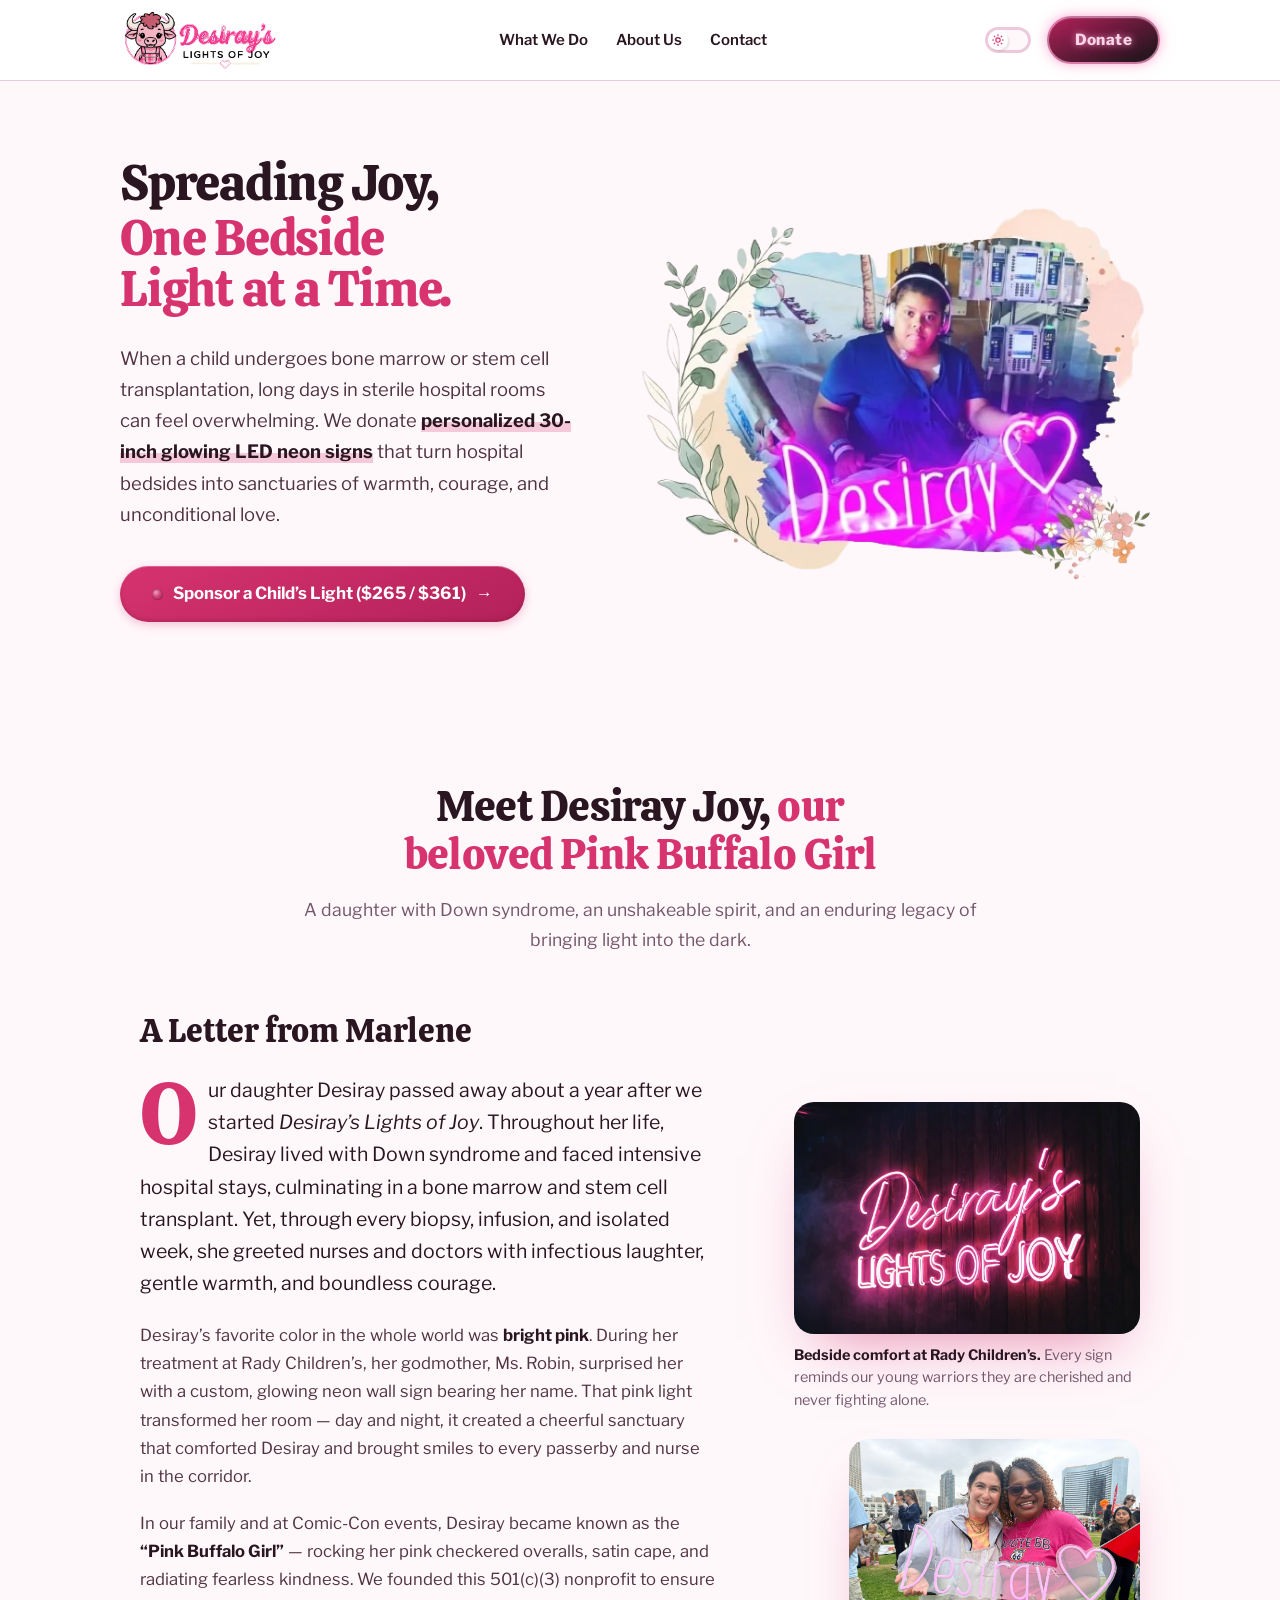
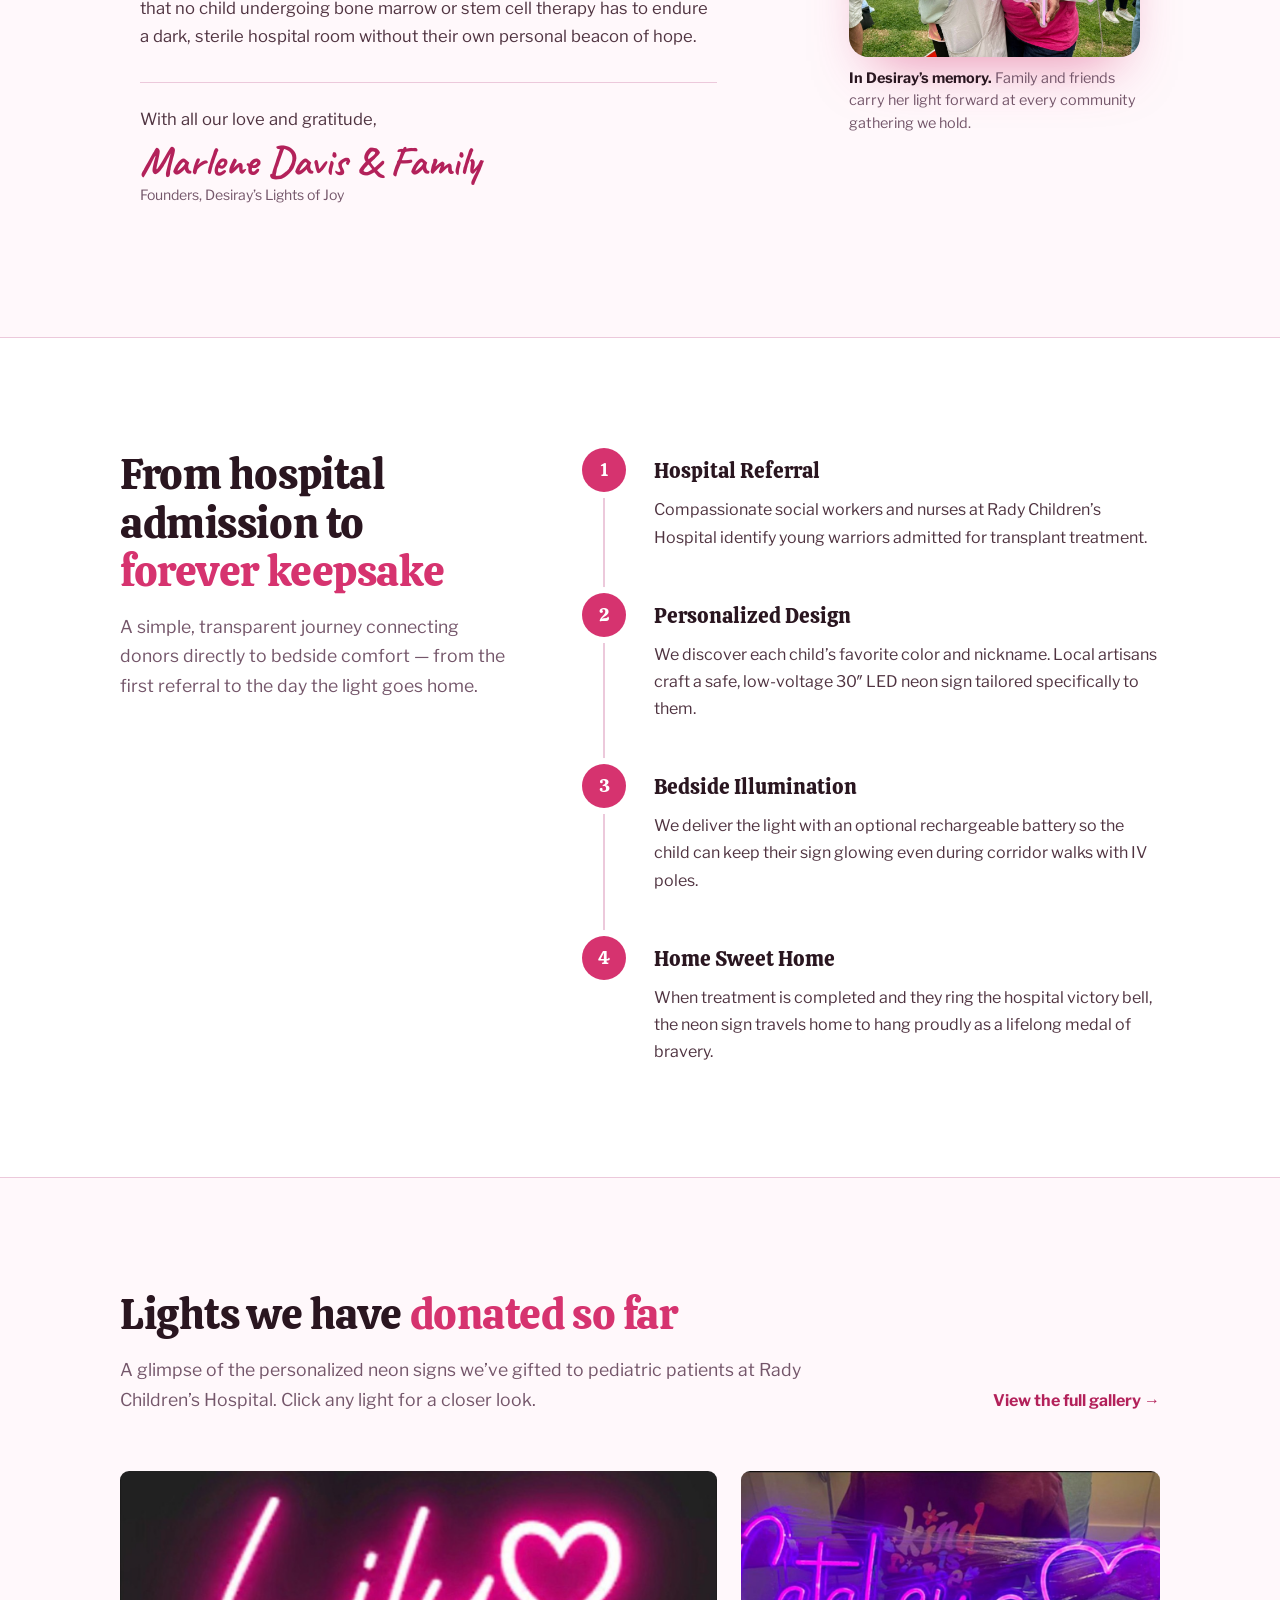
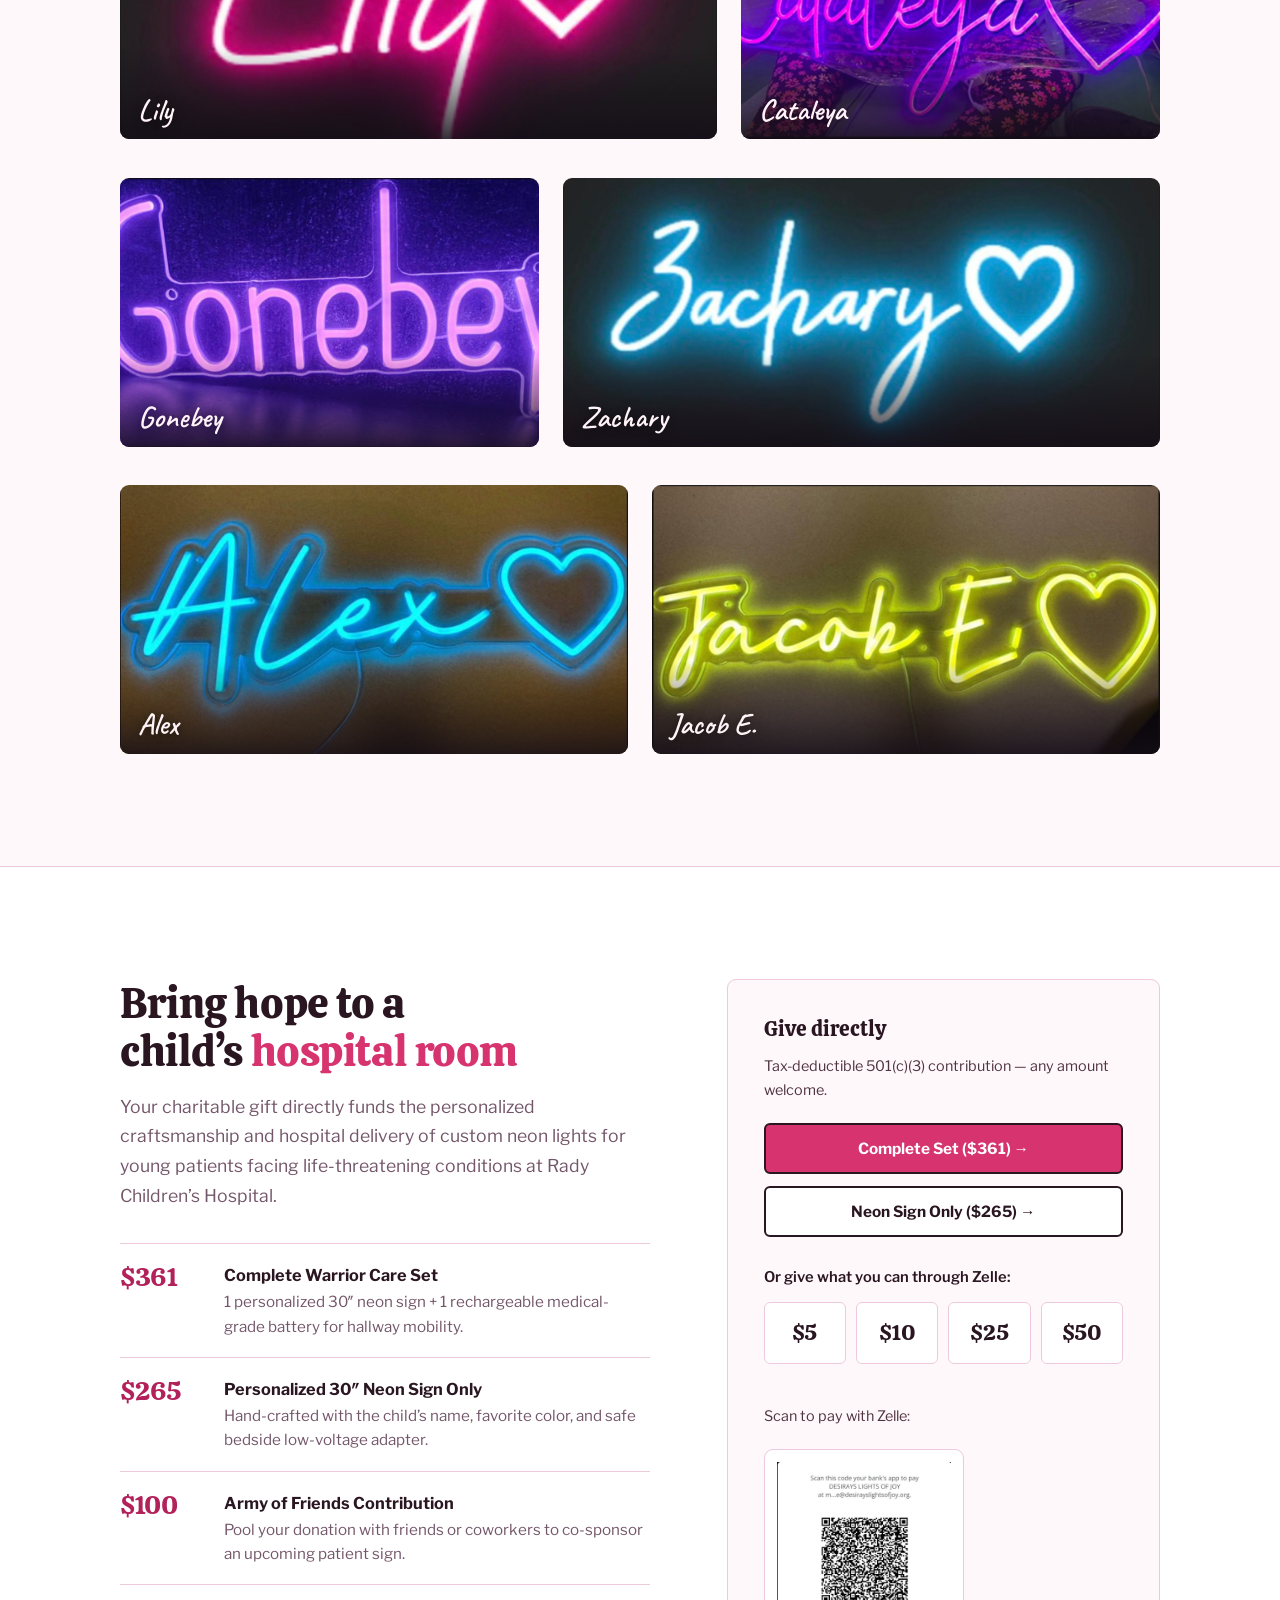
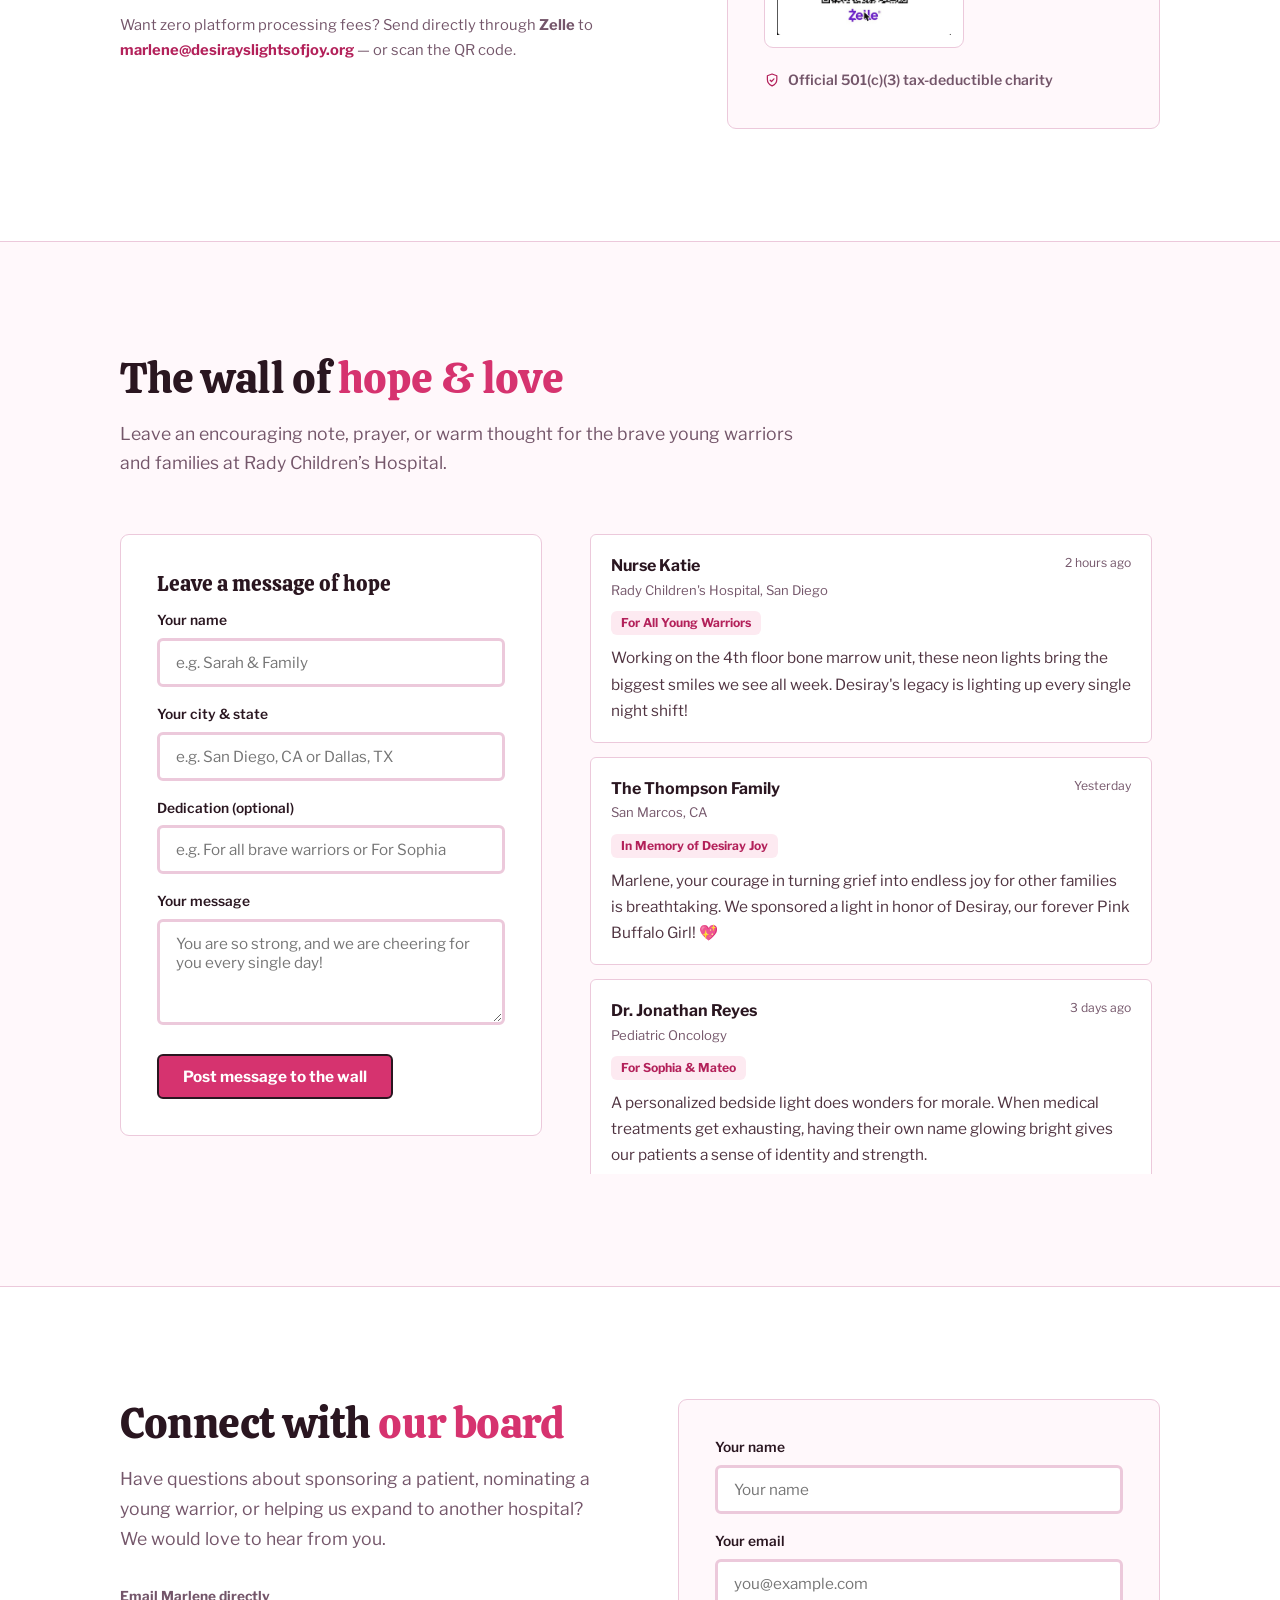
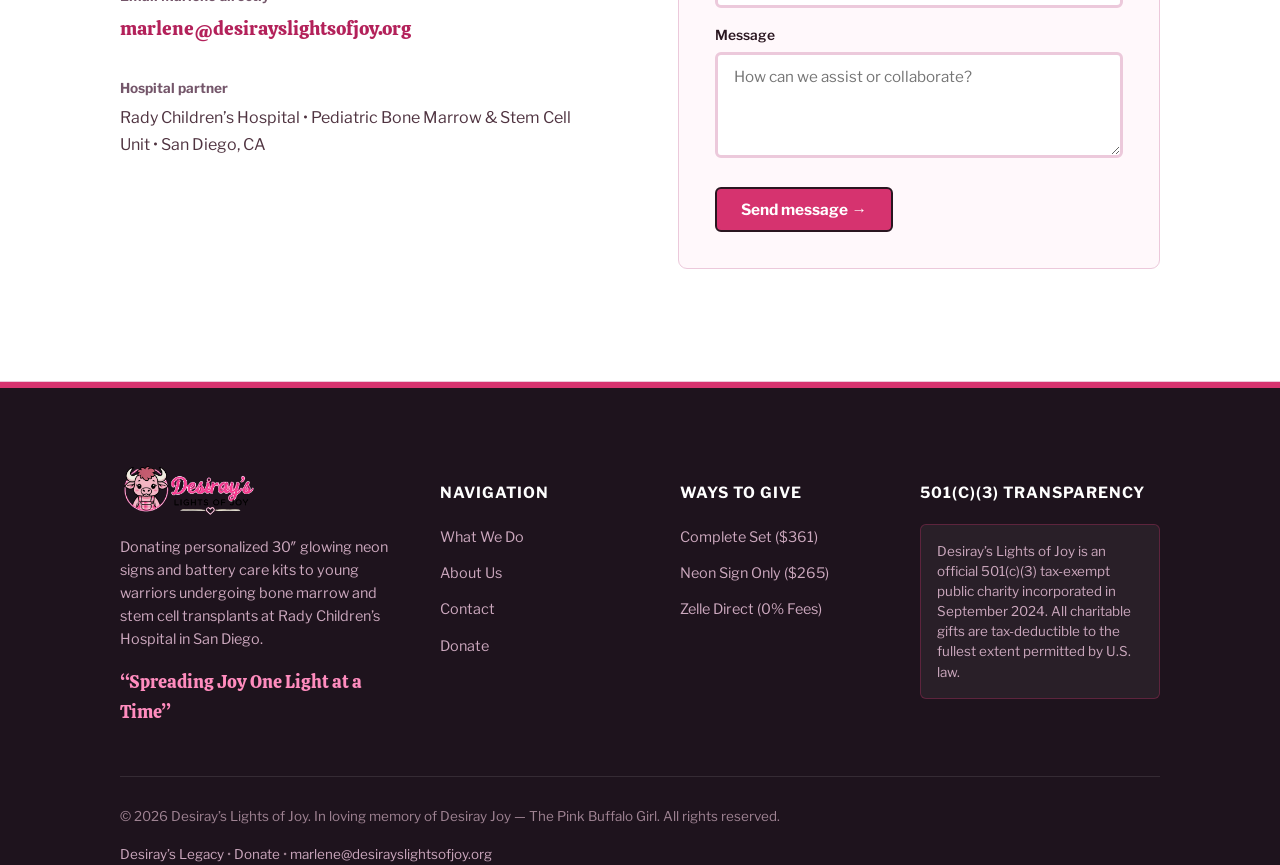
==== commit 31128ff0: "fix: update viewport meta tag for better mobile compatibility across multiple HTML files" ====
--- a/html/index.html
+++ b/html/index.html
@@ -2,7 +2,7 @@
 <html lang="en">
 <head>
   <meta charset="UTF-8">
-  <meta name="viewport" content="width=device-width, initial-scale=1.0">
+  <meta name="viewport" content="width=device-width, initial-scale=1.0, viewport-fit=cover">
   <title>Desiray's Lights of Joy | Spreading Joy One Light at a Time</title>
   <meta name="description" content="A 501(c)(3) nonprofit donating personalized 30-inch glowing neon signs and battery care kits to brave young warriors undergoing bone marrow and stem cell transplants at Rady Children's Hospital in San Diego.">
   <link rel="preload" href="assets/images/hero-banner.webp" as="image" type="image/webp" fetchpriority="high">
--- a/html/assets/css/style.css
+++ b/html/assets/css/style.css
@@ -3205,3 +3205,109 @@
 .pull-quote p {
   font-synthesis: none;
 }
+
+/* ==========================================================================
+   ADAPT: touch, notches, closed drawer, print. Shared by every page.
+   ========================================================================== */
+
+/* Phones with a notch or rounded corners (landscape especially): keep content inside the safe area */
+.site-header,
+.site-footer {
+  padding-inline: env(safe-area-inset-left) env(safe-area-inset-right);
+}
+
+.site-footer {
+  padding-bottom: env(safe-area-inset-bottom);
+}
+
+/* Touch: every control is at least 44 x 44 css px, and iOS does not zoom into fields (needs 16px) */
+@media (pointer: coarse) {
+  .theme-switch {
+    justify-content: center;
+    min-width: 44px;
+    min-height: 44px;
+  }
+
+  .mobile-menu-toggle {
+    box-sizing: border-box;
+    width: 44px;
+    height: 44px;
+    padding: 12px 8px;
+  }
+
+  .nav-link {
+    display: inline-block;
+    padding: 12px 0;
+  }
+
+  .nav-link::after {
+    bottom: 6px;
+  }
+
+  .footer-links-list {
+    gap: 0;
+  }
+
+  .footer-links-list a,
+  .footer-bottom-row a {
+    display: inline-block;
+    padding-block: 11px;
+  }
+
+  .text-link-arrow {
+    margin-top: 0;
+    padding-block: 12px;
+  }
+
+  .text-link,
+  .contact-mail,
+  .ct-list a {
+    display: inline-block;
+    padding-block: 12px;
+  }
+
+  :is(input, select, textarea):not([type="checkbox"], [type="radio"]) {
+    font-size: 16px;
+  }
+}
+
+/* Mobile drawer: while closed it sits off-screen, so also take it out of the tab order and
+   the accessibility tree (visibility flips after the slide-out, immediately on open) */
+@media (max-width: 768px) {
+  .main-nav {
+    visibility: hidden;
+    padding-bottom: max(32px, env(safe-area-inset-bottom));
+    transition:
+      transform var(--trans-smooth),
+      visibility 0s linear 0.3s;
+  }
+
+  .main-nav.menu-open {
+    visibility: visible;
+    transition-delay: 0s;
+  }
+}
+
+/* Print: the page content, without the site chrome */
+@media print {
+  .site-header,
+  .skip-link,
+  .site-footer .footer-columns,
+  .theme-switch,
+  .mobile-menu-toggle,
+  .btn,
+  .amount-tile {
+    display: none;
+  }
+
+  body {
+    background: #fff;
+    color: #000;
+  }
+
+  main a[href^="http"]::after {
+    content: " (" attr(href) ")";
+    font-size: 0.85em;
+    word-break: break-all;
+  }
+}
--- a/html/assets/css/home.css
+++ b/html/assets/css/home.css
@@ -117,27 +117,67 @@
   align-items: start;
 }
 
+/* Story block sits centred on the page: heading and lead centred, the letter + photos
+   pair centred under it and aligned on their mid-line */
+.s-story .s-head {
+  margin-inline: auto;
+  text-align: center;
+}
+
+.s-story .story-grid {
+  max-width: 1000px;
+  margin-inline: auto;
+  align-items: center;
+}
+
+.letter h3 {
+  margin: 0 0 22px;
+  font-size: clamp(1.7rem, 2.6vw, 2.2rem);
+  font-synthesis: none;
+}
+
 .letter p {
   font-size: 1.04rem;
   margin: 0 0 1.1em;
   max-width: 66ch;
 }
 
+/* The letter opens like a printed one: larger first paragraph with a drop cap */
+.letter h3 + p {
+  font-size: 1.22rem;
+  line-height: 1.65;
+  color: var(--text-headline);
+}
+
+.letter h3 + p::first-letter {
+  float: left;
+  margin: 0.06em 0.12em 0 0;
+  font-family: var(--font-serif);
+  font-size: 4.4em;
+  line-height: 0.82;
+  color: var(--rose-primary);
+  font-synthesis: none;
+}
+
 .letter strong {
   color: var(--text-headline);
 }
 
 .s .sign-off {
-  margin-top: 28px;
-  padding-top: 20px;
+  margin-top: 32px;
+  padding-top: 22px;
   border-top: 1px solid var(--border-subtle);
 }
 
+/* the signature, in the site's handwriting face */
 .sign-off strong {
   display: block;
-  font-family: var(--font-serif);
-  font-size: 1.15rem;
-  margin-top: 4px;
+  margin-top: 6px;
+  font-family: var(--font-handwriting);
+  font-size: 2.6rem;
+  font-weight: 700;
+  line-height: 1.05;
+  color: var(--rose-text);
 }
 
 .sign-off span {
@@ -159,7 +199,16 @@
   display: block;
   width: 100%;
   height: auto;
-  border-radius: var(--radius-md);
+  border-radius: var(--radius-lg, 20px);
+  box-shadow: 0 28px 56px -24px rgba(214, 51, 111, 0.55); /* a rose glow dropped below the photo */
+}
+
+/* Staggered pair: the first photo leads at full width, the second steps in from the right */
+@media (min-width: 801px) {
+  .story-photos figure:nth-child(2) {
+    width: 84%;
+    margin-left: auto;
+  }
 }
 
 .story-photos figcaption {
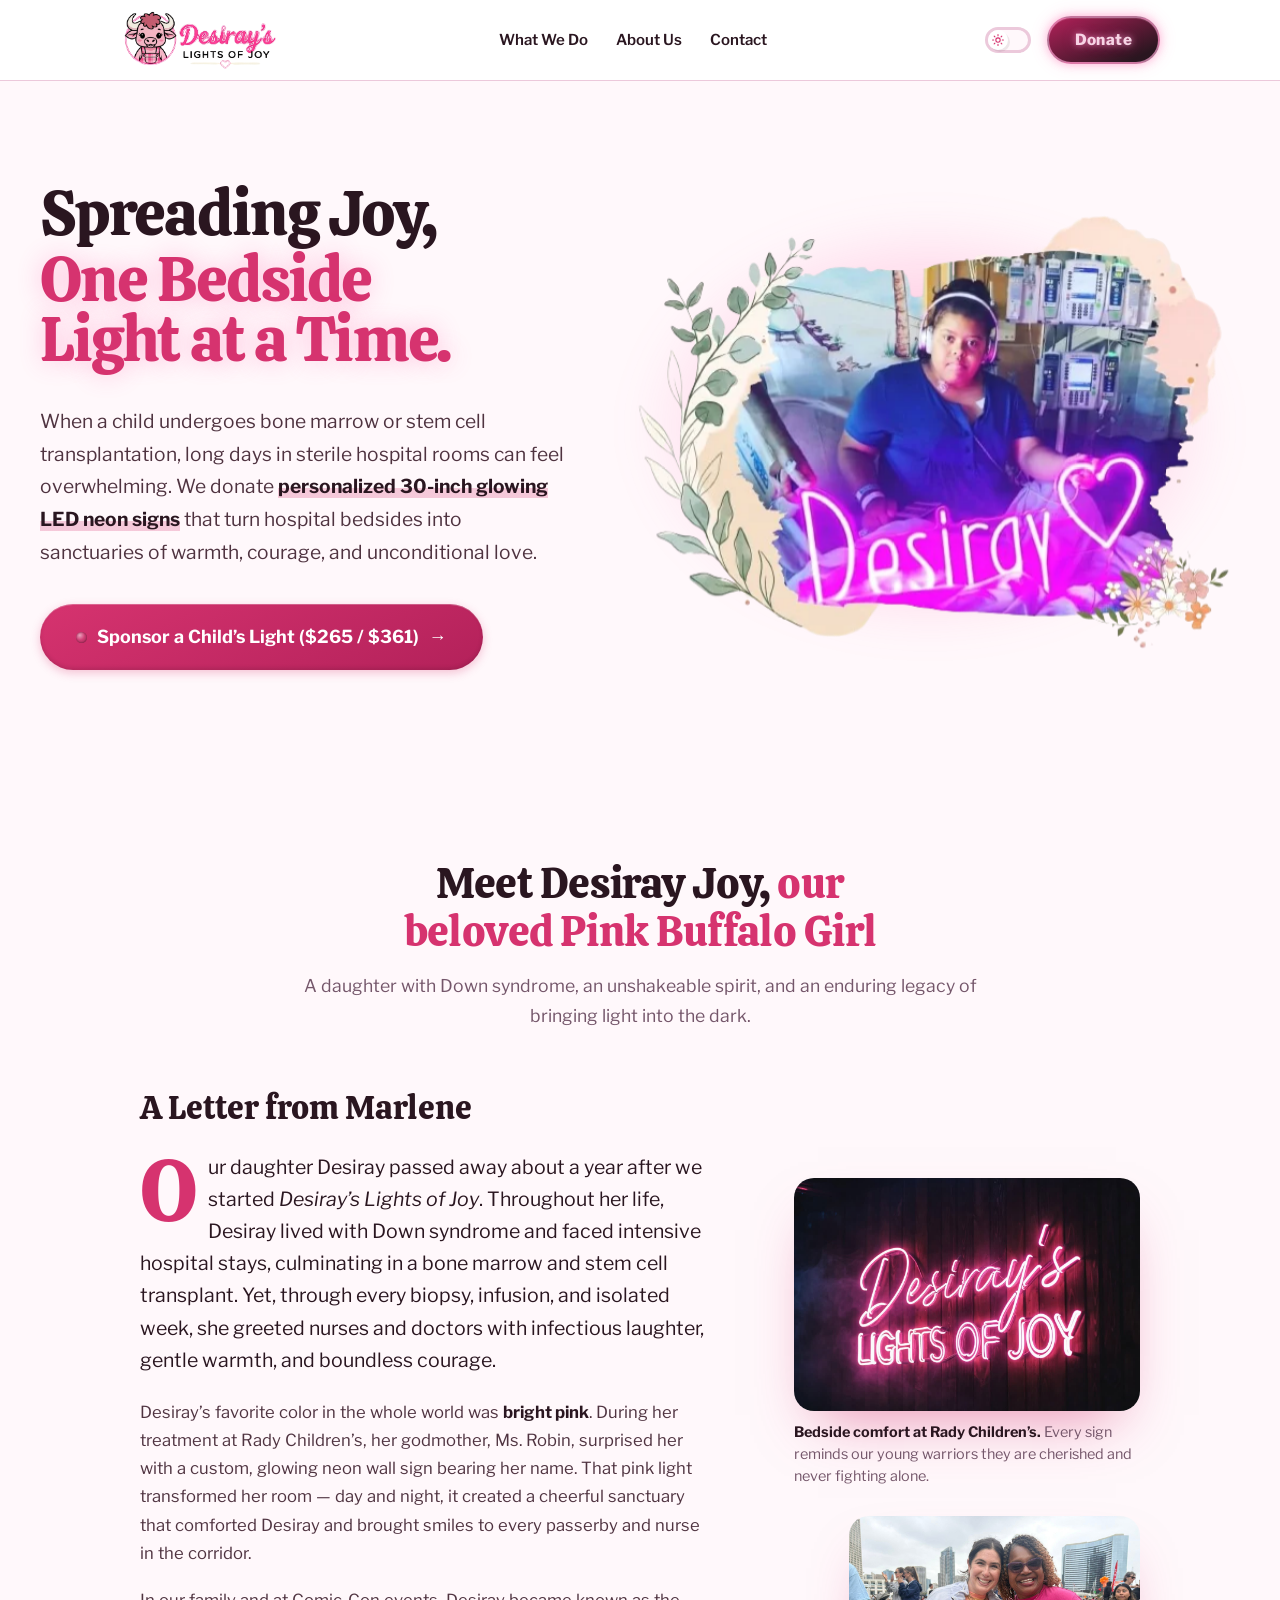
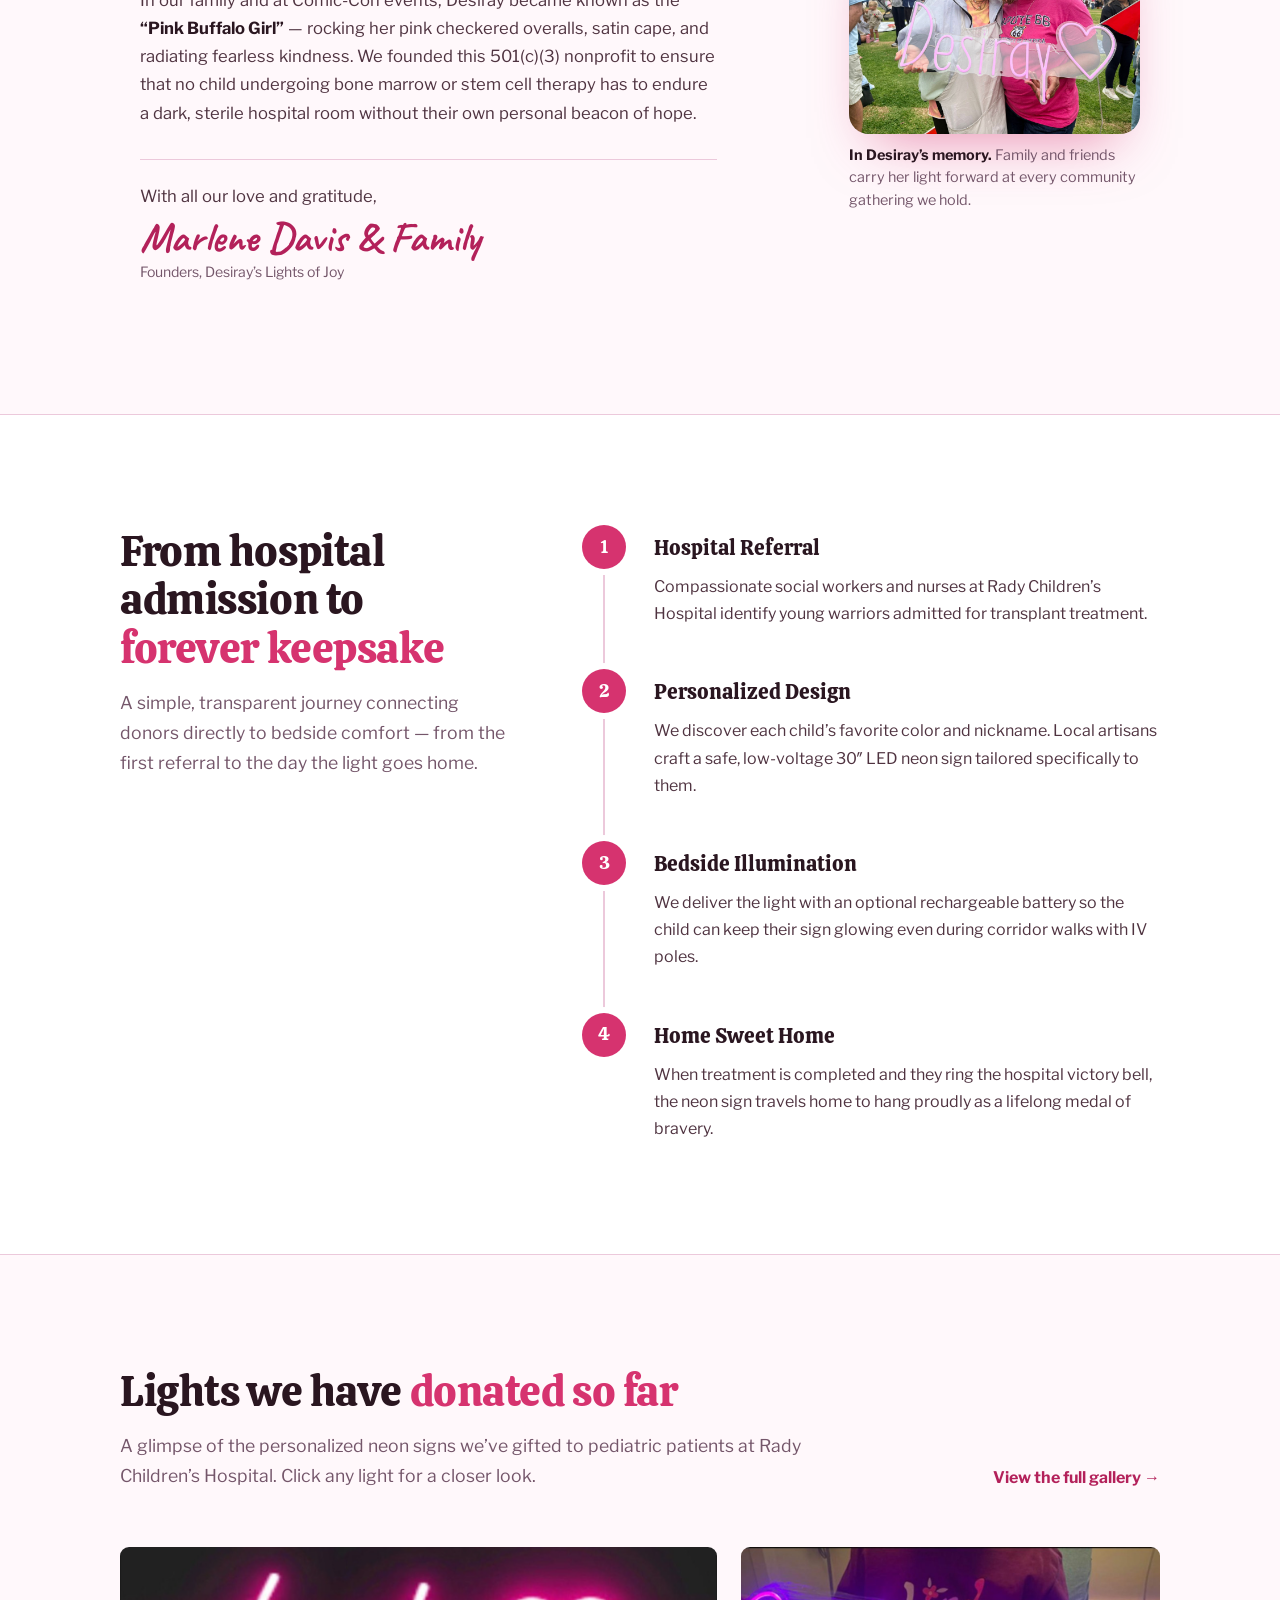
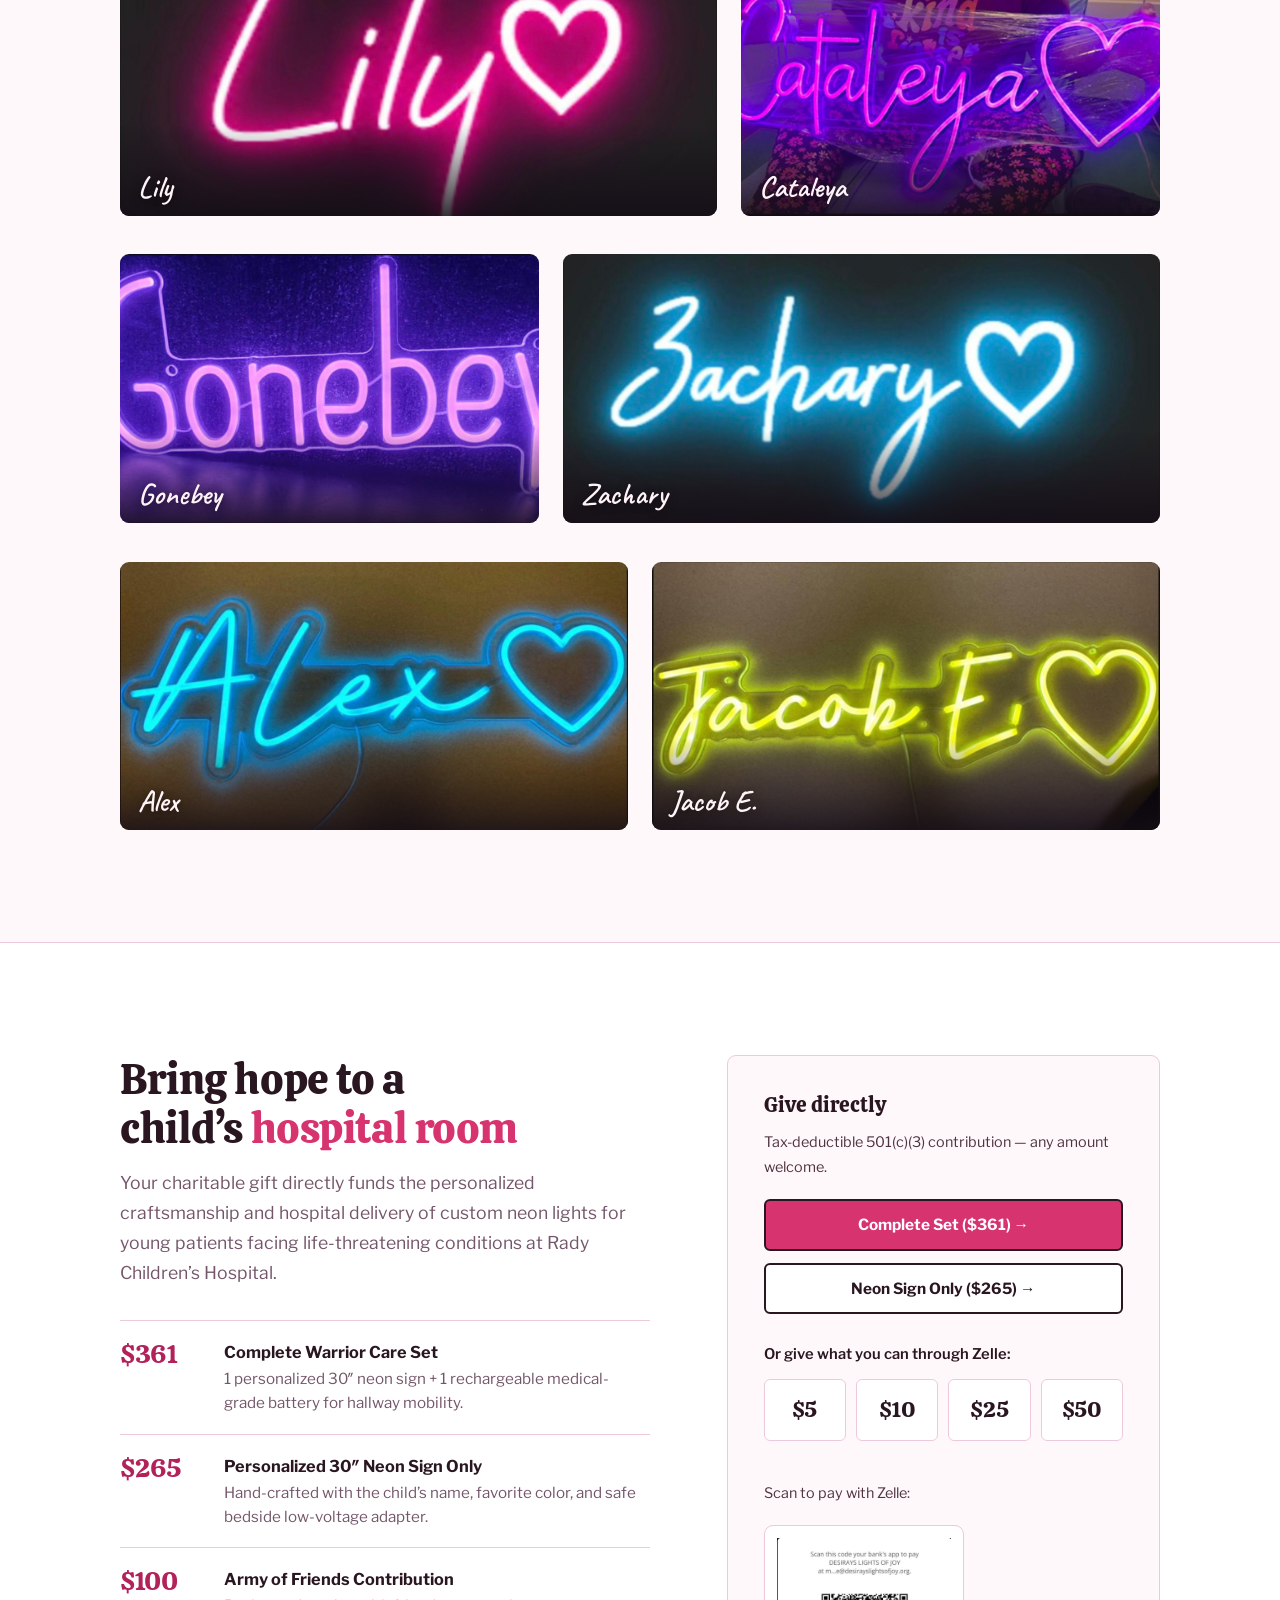
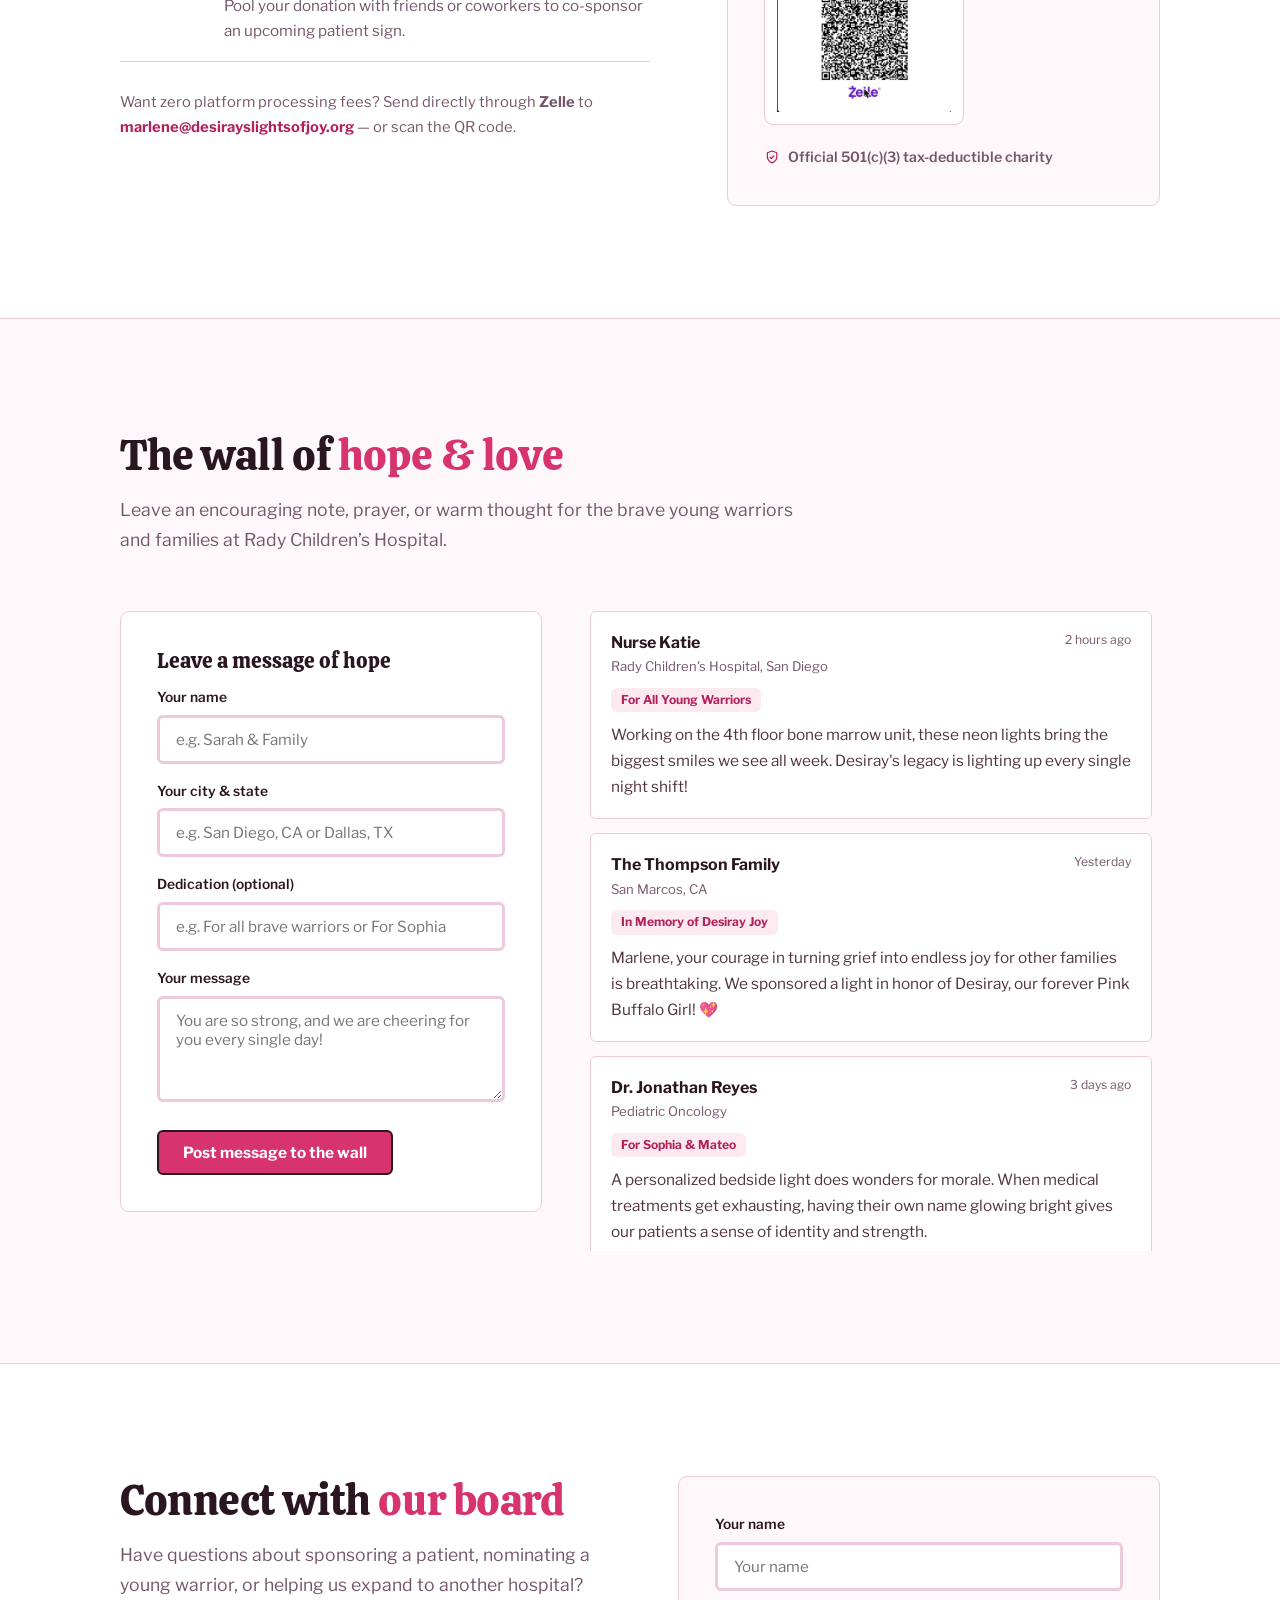
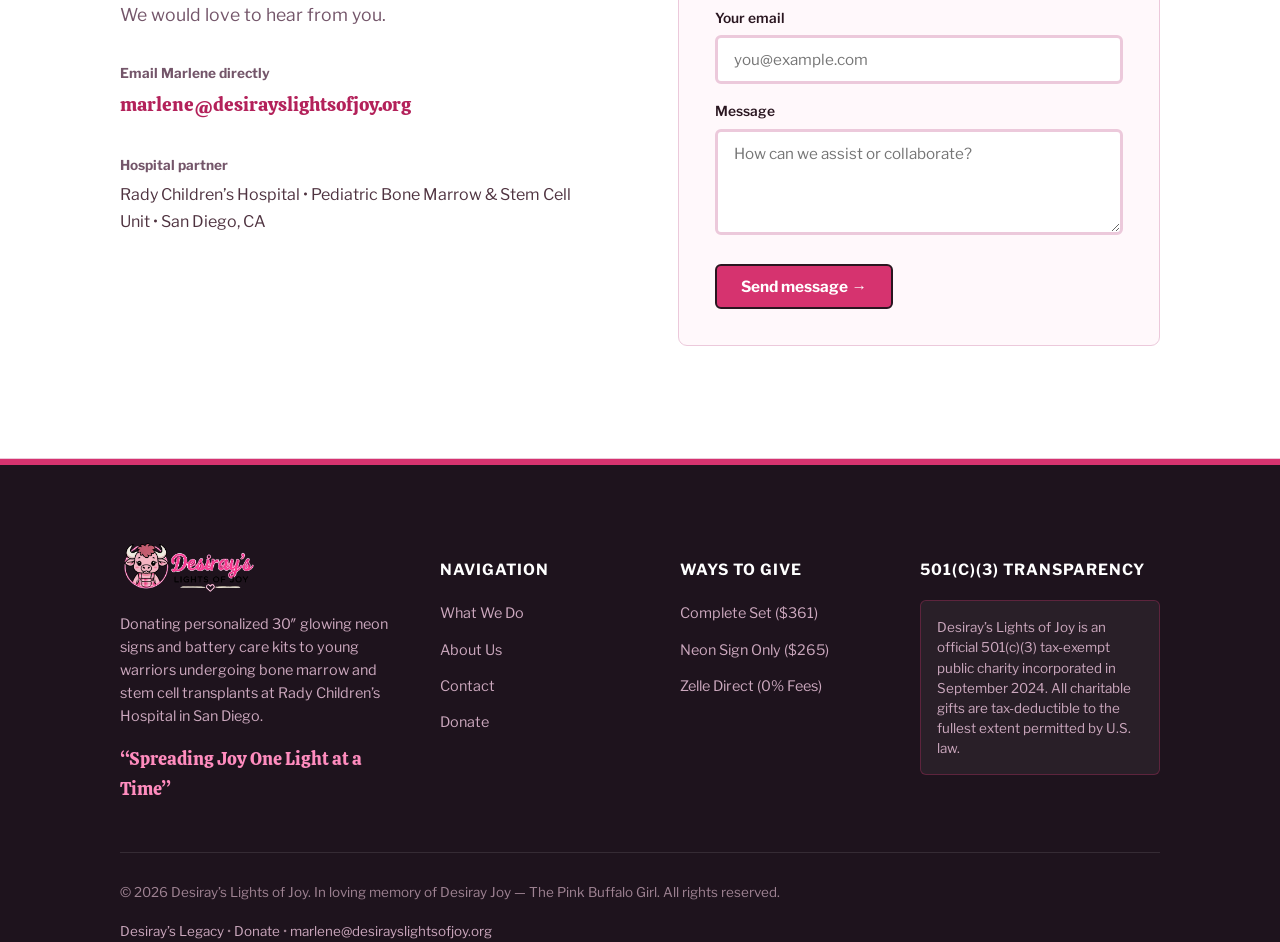
==== commit cda72365: "feat: implement interactive hero section with pointer-leaning effect and add bolder donation amount " ====
--- a/html/index.html
+++ b/html/index.html
@@ -369,5 +369,6 @@
   </footer>
 
   <script src="assets/js/script.js"></script>
+  <script src="assets/js/hero.js"></script>
 </body>
 </html>
--- a/html/assets/css/home.css
+++ b/html/assets/css/home.css
@@ -655,6 +655,142 @@
   height: auto;
 }
 
+/* ---------- Hero moment: the light switches on ----------
+   The brand is a neon sign in a hospital room. On load the headline's second line flickers
+   on like a tube catching, settles into a faint glow, and the light spills onto the photo.
+   Plays once. Without animation support, or with reduced motion, it simply shows lit. */
+.home .hero-title em {
+  text-shadow: 0 0 24px rgba(255, 79, 160, 0.32);
+  animation: neon-on 1.5s steps(1, end) 0.35s backwards;
+}
+
+@keyframes neon-on {
+  0%   { opacity: 0.12; text-shadow: none; }
+  10%  { opacity: 1;    text-shadow: 0 0 22px rgba(255, 79, 160, 0.8); }
+  16%  { opacity: 0.2;  text-shadow: none; }
+  26%  { opacity: 1;    text-shadow: 0 0 22px rgba(255, 79, 160, 0.8); }
+  31%  { opacity: 0.4;  text-shadow: 0 0 6px rgba(255, 79, 160, 0.4); }
+  40%  { opacity: 1;    text-shadow: 0 0 28px rgba(255, 79, 160, 0.85); }
+  100% { opacity: 1;    text-shadow: 0 0 24px rgba(255, 79, 160, 0.32); }
+}
+
+.home .hero-visual-frame {
+  position: relative;
+  isolation: isolate;
+}
+
+.home .hero-visual-frame::before {
+  content: "";
+  position: absolute;
+  inset: 4% 2%;
+  z-index: -1;
+  border-radius: 50%;
+  background: radial-gradient(closest-side, rgba(255, 79, 160, 0.34), rgba(255, 79, 160, 0) 100%);
+  filter: blur(18px);
+  animation: light-spill 1.4s cubic-bezier(0.16, 1, 0.3, 1) 0.9s backwards;
+}
+
+@keyframes light-spill {
+  from { opacity: 0; transform: scale(0.85); }
+}
+
+/* ---------- Bolder hero: bigger voice, bigger picture ---------- */
+.home .hero-section {
+  padding: clamp(56px, 8vw, 112px) 0 clamp(40px, 6vw, 80px);
+}
+
+.home .hero-grid {
+  max-width: 1280px;
+}
+
+.home .hero-title {
+  margin-bottom: clamp(24px, 3vw, 36px);
+  font-size: clamp(2.6rem, 4.9vw, 4.6rem);
+  line-height: 0.96;
+  letter-spacing: -0.03em;
+}
+
+.home .hero-description {
+  max-width: 34em;
+  font-size: clamp(1.1rem, 1.5vw, 1.25rem);
+}
+
+.home .hero-actions .btn-large {
+  padding: 18px 36px;
+  font-size: 1.12rem;
+}
+
+.home .hero-visual-frame {
+  max-width: 720px;
+}
+
+.home .hero-visual-frame::before {
+  background: radial-gradient(closest-side, rgba(255, 79, 160, 0.5), rgba(255, 79, 160, 0) 100%);
+}
+
+@media (min-width: 861px) {
+  .home .hero-grid {
+    grid-template-columns: minmax(0, 1fr) minmax(0, 1fr);
+  }
+}
+
+@media (max-width: 860px) {
+  .home .hero-title {
+    font-size: clamp(2.6rem, 11vw, 3.8rem);
+  }
+}
+
+/* ---------- Overdrive: the photo leans toward the pointer ----------
+   hero.js feeds --px / --py (-1 to 1). They stay 0 for touch, reduced motion and no JS, so
+   without them the picture just sits still. */
+.home .hero-visual-frame {
+  --px: 0;
+  --py: 0;
+  perspective: 900px;
+}
+
+.home .hero-art {
+  transform: rotateY(calc(var(--px) * 9deg)) rotateX(calc(var(--py) * -7deg));
+  translate: calc(var(--px) * 10px) calc(var(--py) * 8px);
+  transition: transform 0.5s cubic-bezier(0.16, 1, 0.3, 1), translate 0.5s cubic-bezier(0.16, 1, 0.3, 1);
+  will-change: transform;
+}
+
+/* the glow sits further back, so it slides the opposite way, farther */
+.home .hero-visual-frame::before {
+  translate: calc(var(--px) * -28px) calc(var(--py) * -22px);
+  transition: translate 0.6s cubic-bezier(0.16, 1, 0.3, 1);
+}
+
+@media (prefers-reduced-motion: reduce) {
+  .home .hero-art,
+  .home .hero-visual-frame::before {
+    transition: none;
+  }
+}
+
+/* the arrow leans toward where the gift goes (mouse only) */
+@media (hover: hover) and (pointer: fine) {
+  .home .btn-donate span:last-child {
+    transition: transform 0.3s cubic-bezier(0.16, 1, 0.3, 1);
+  }
+
+  .home .btn-donate:hover span:last-child {
+    transform: translateX(5px);
+  }
+}
+
+@media (prefers-reduced-motion: reduce) {
+  .home .hero-title em,
+  .home .hero-visual-frame::before {
+    animation: none;
+  }
+
+  .home .btn-donate span:last-child {
+    transition: none;
+  }
+}
+
 /* Inline icon sprite (index.html): takes no space, only supplies <symbol>s */
 .icon-sprite {
   position: absolute;
